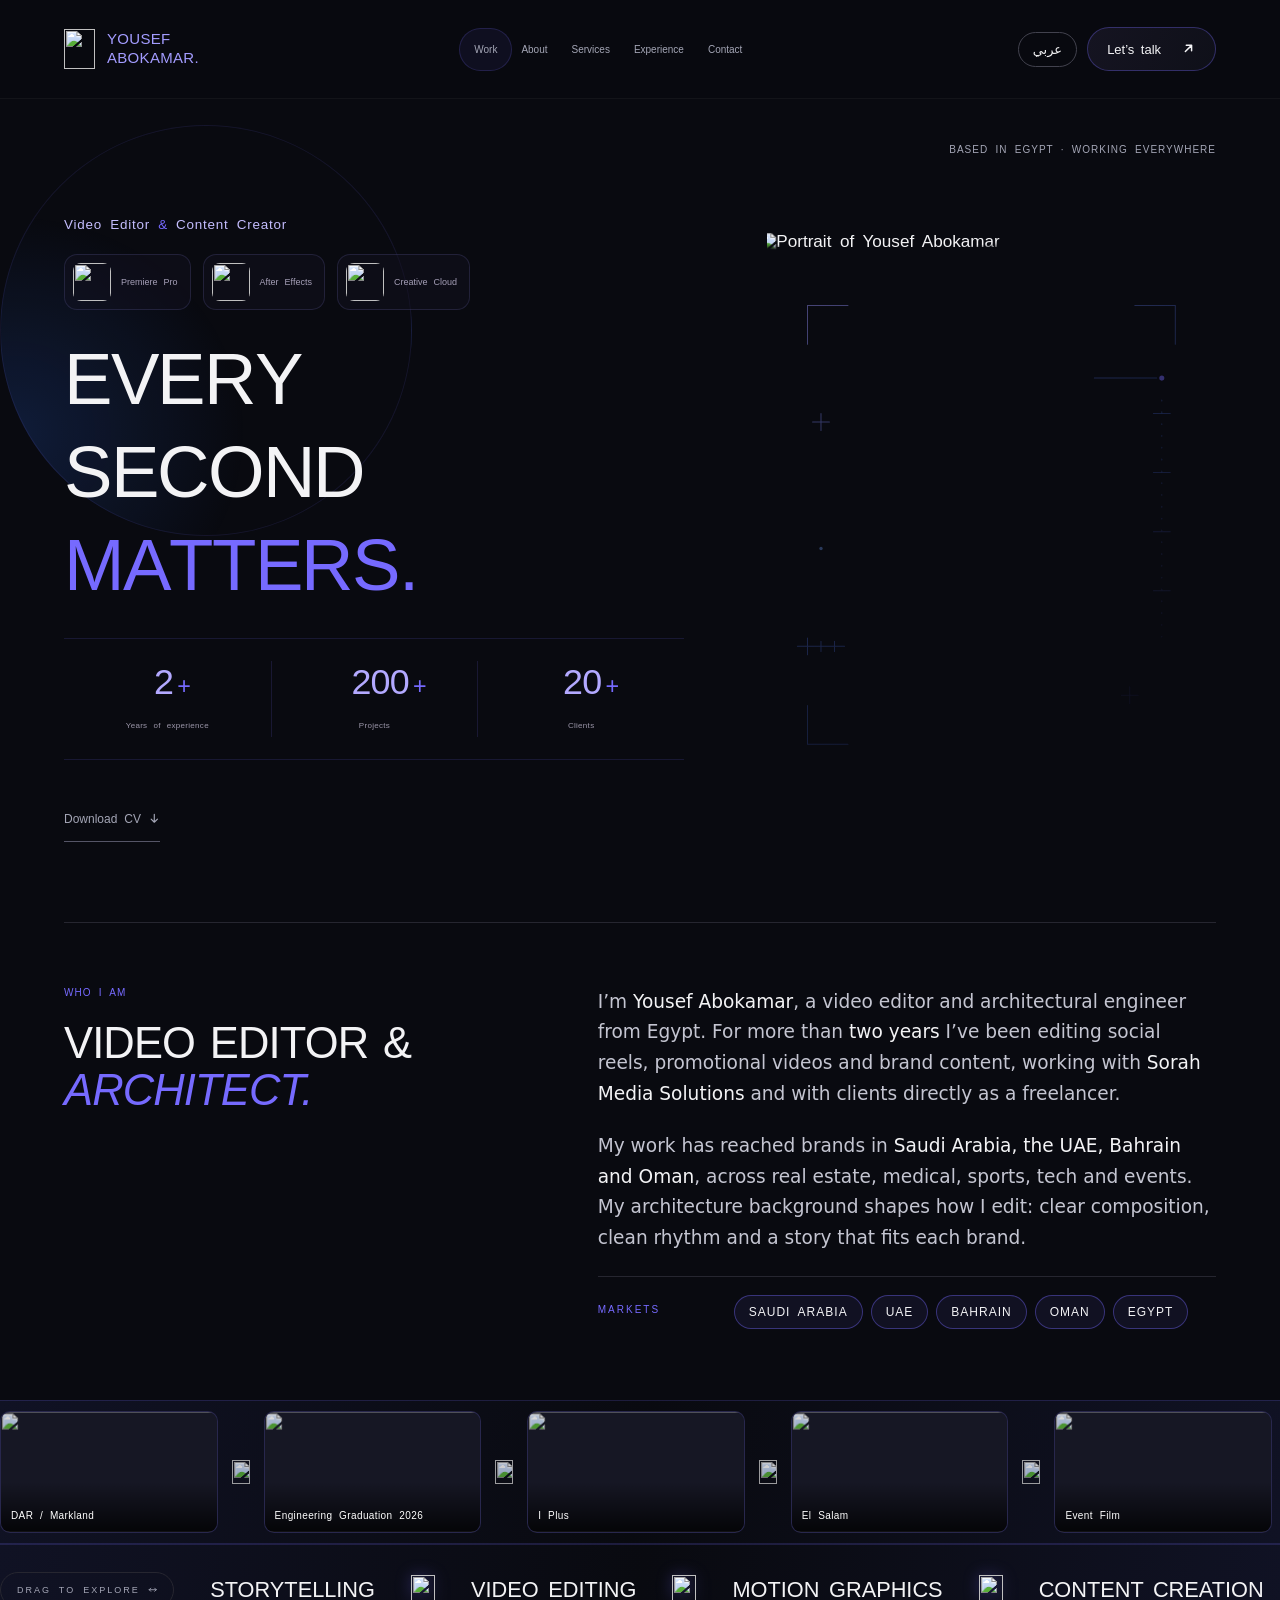
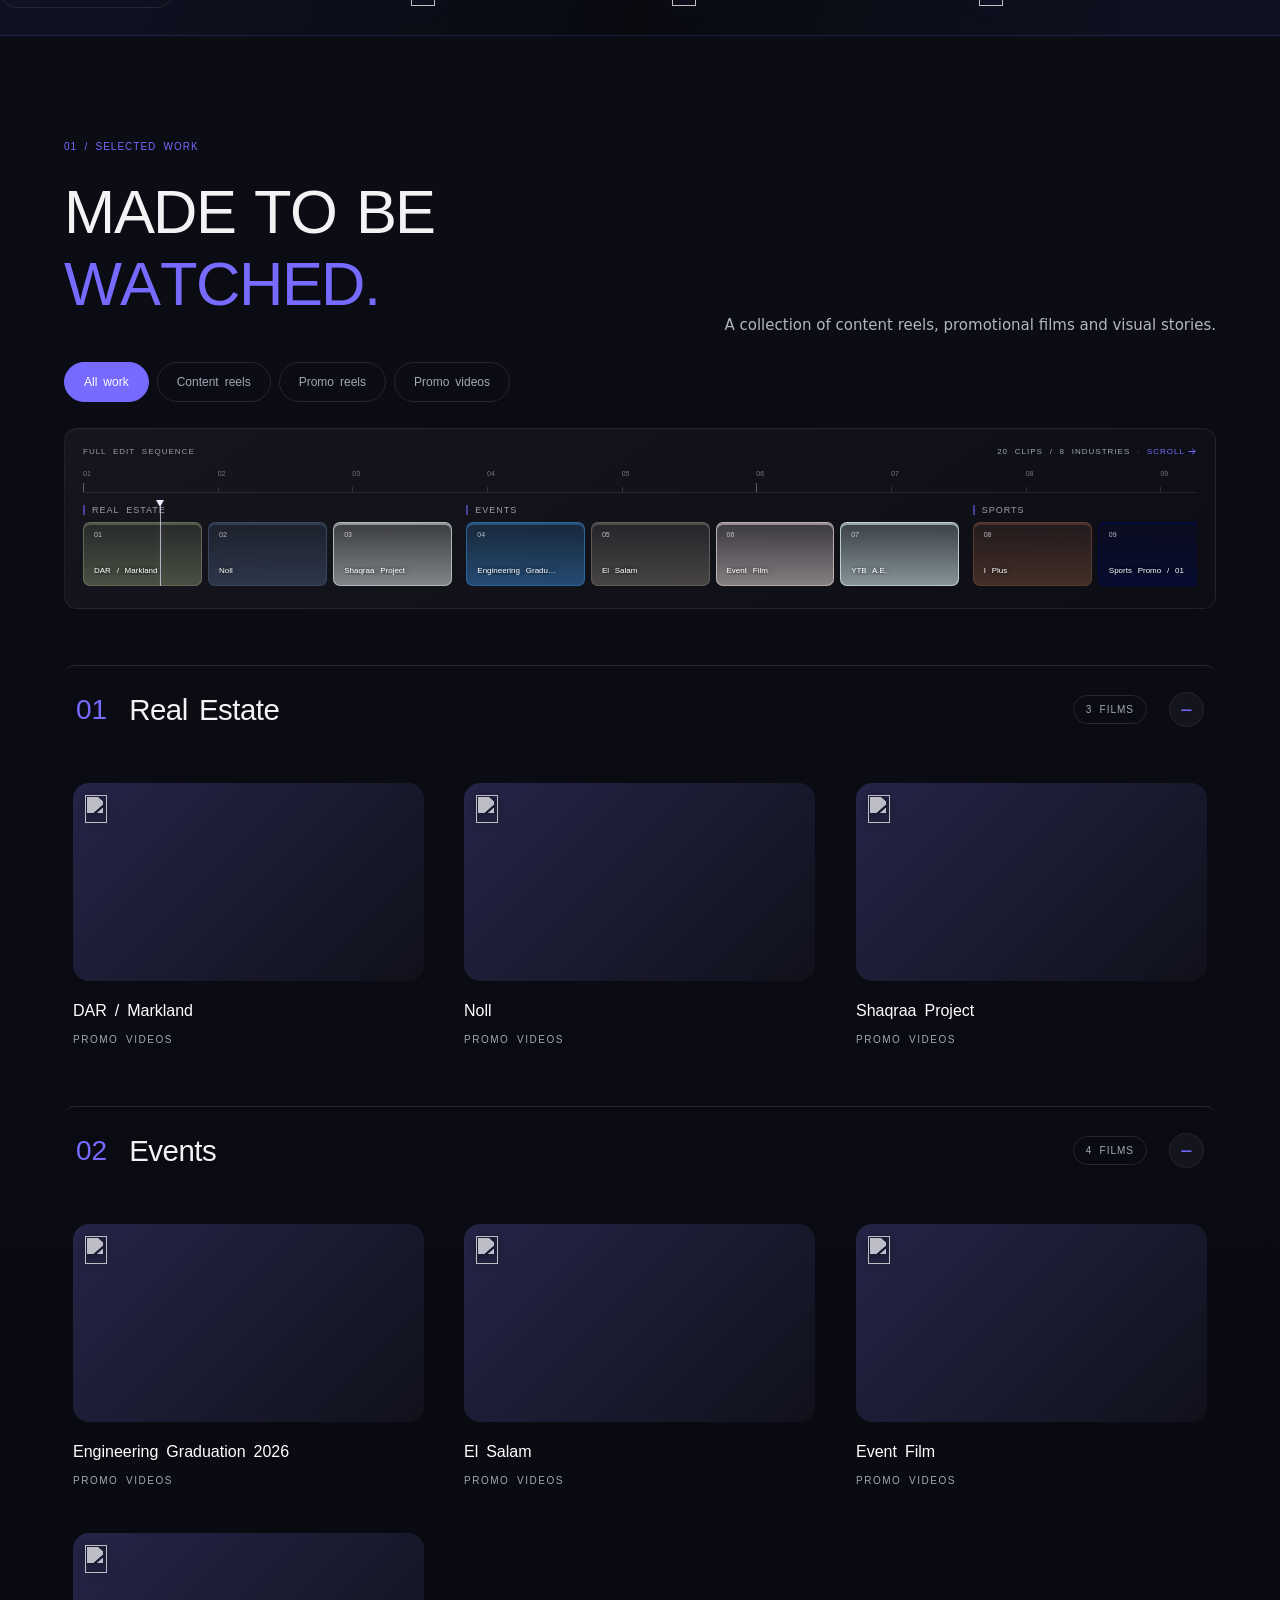
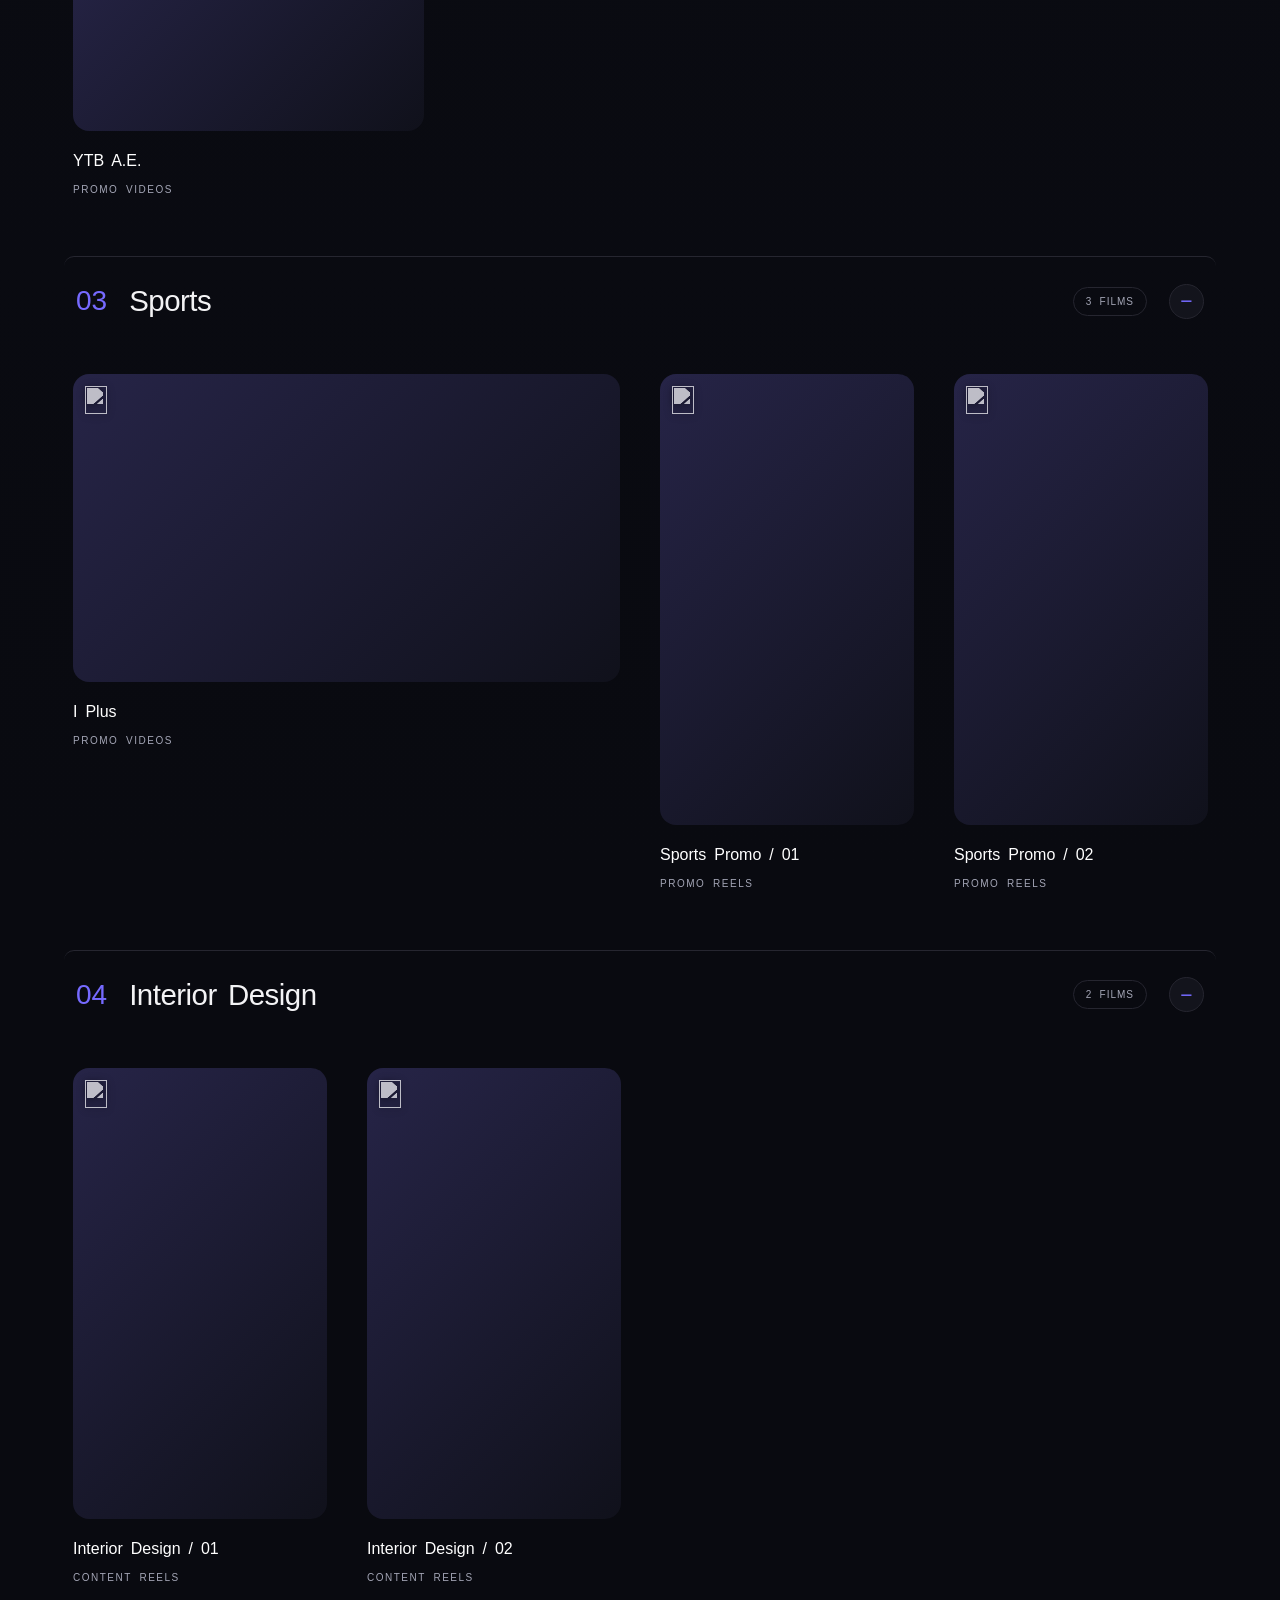
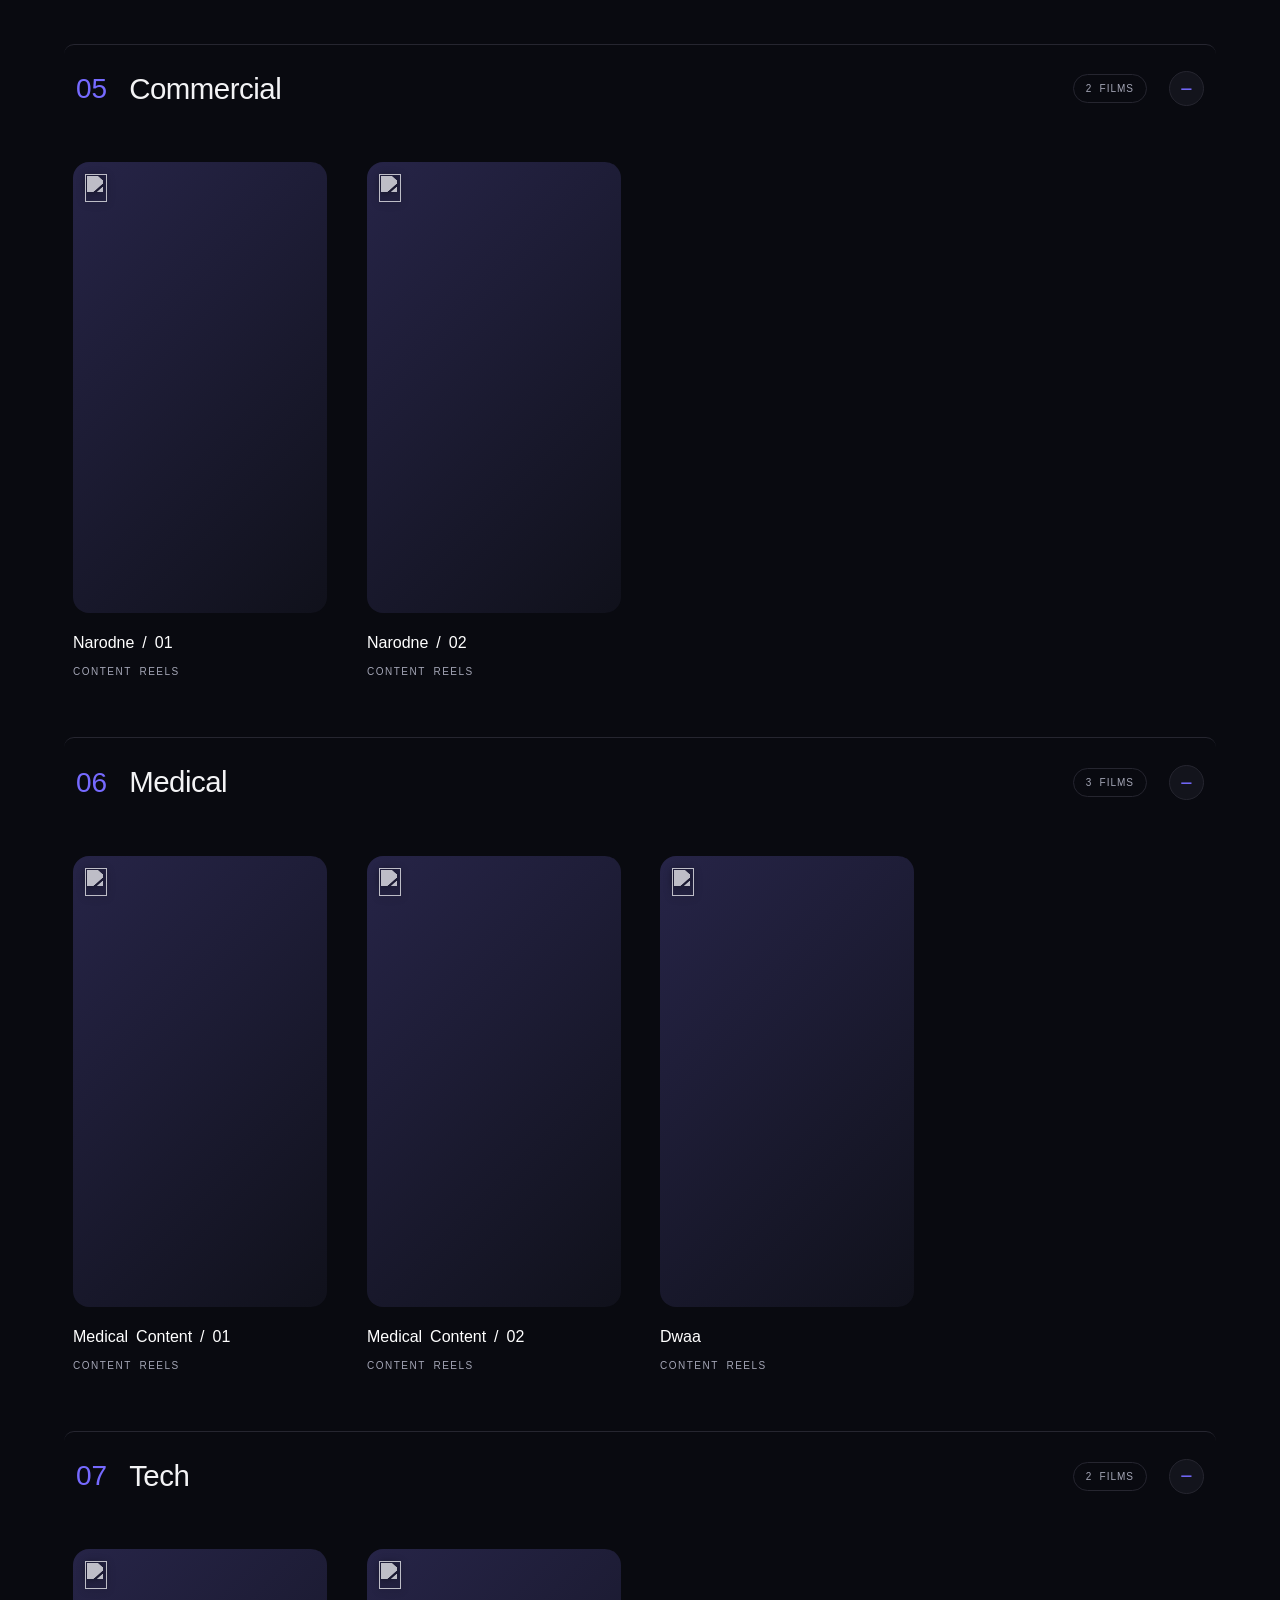
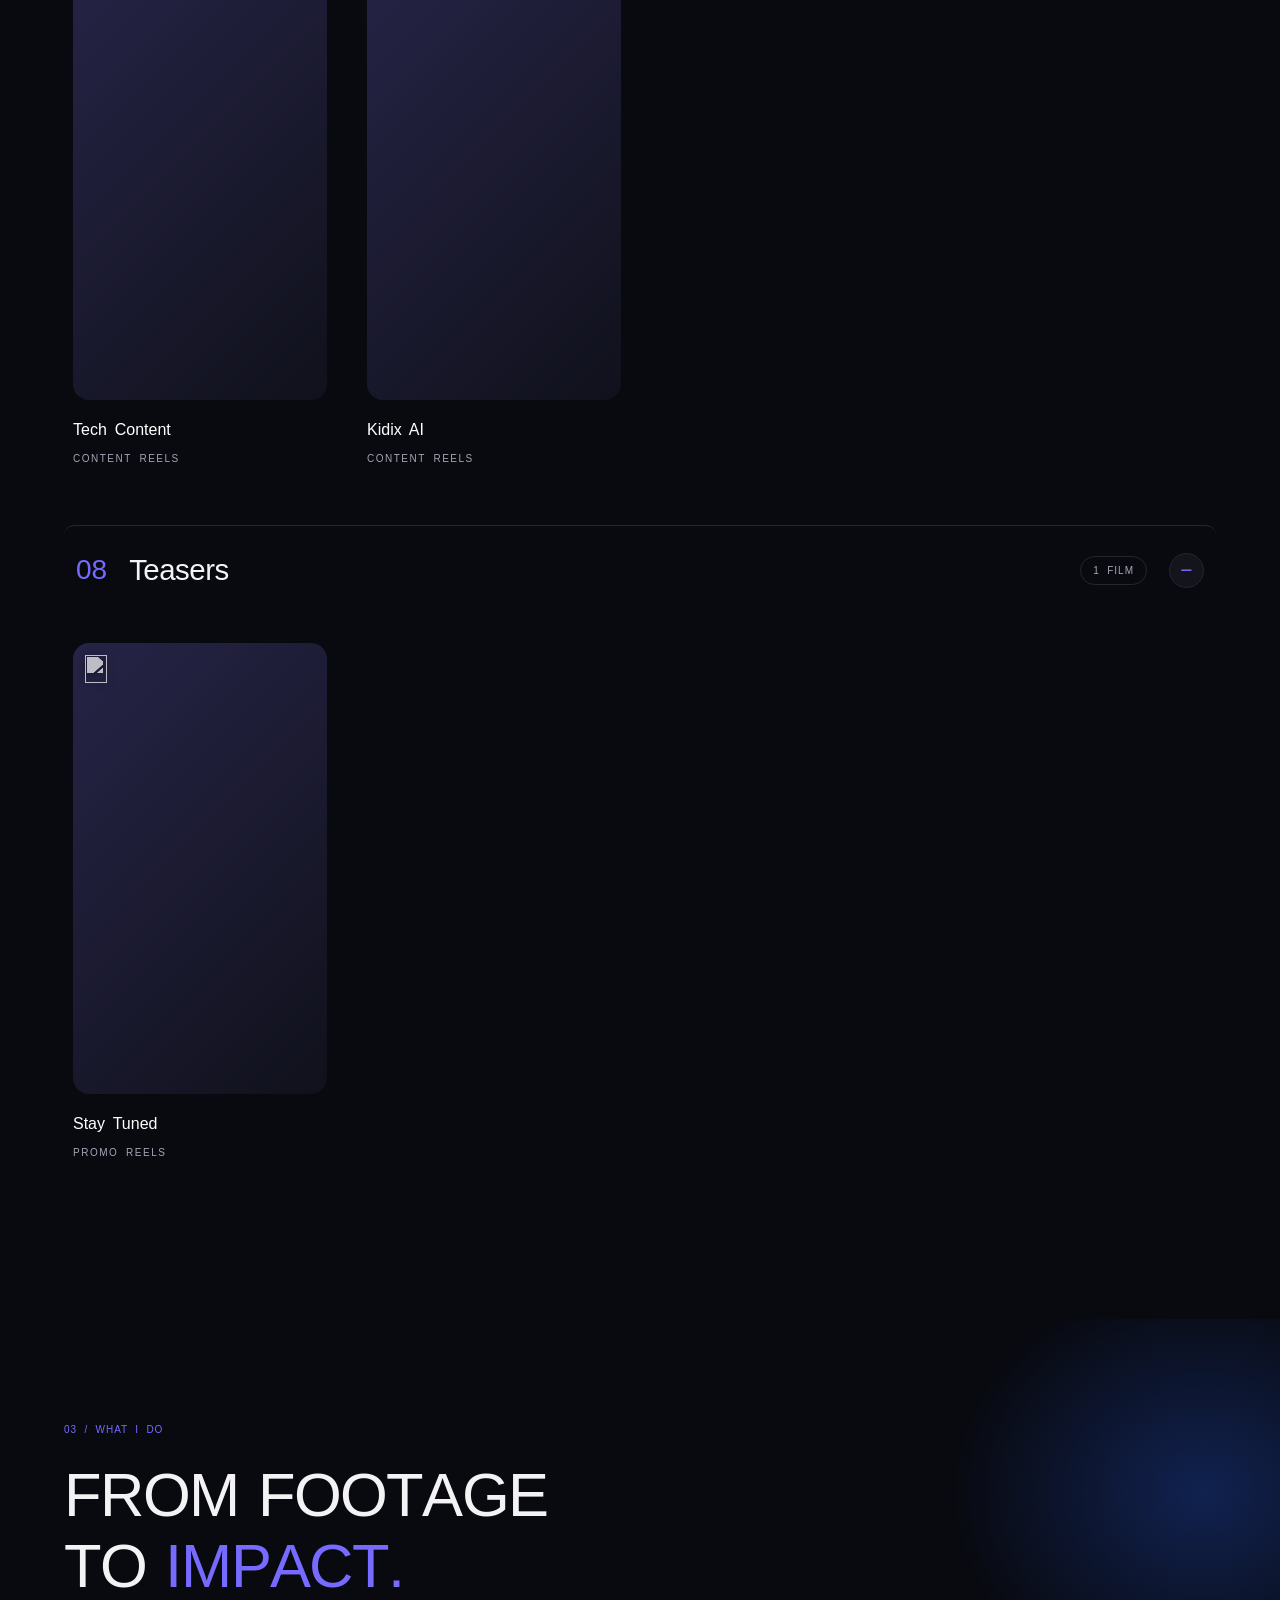
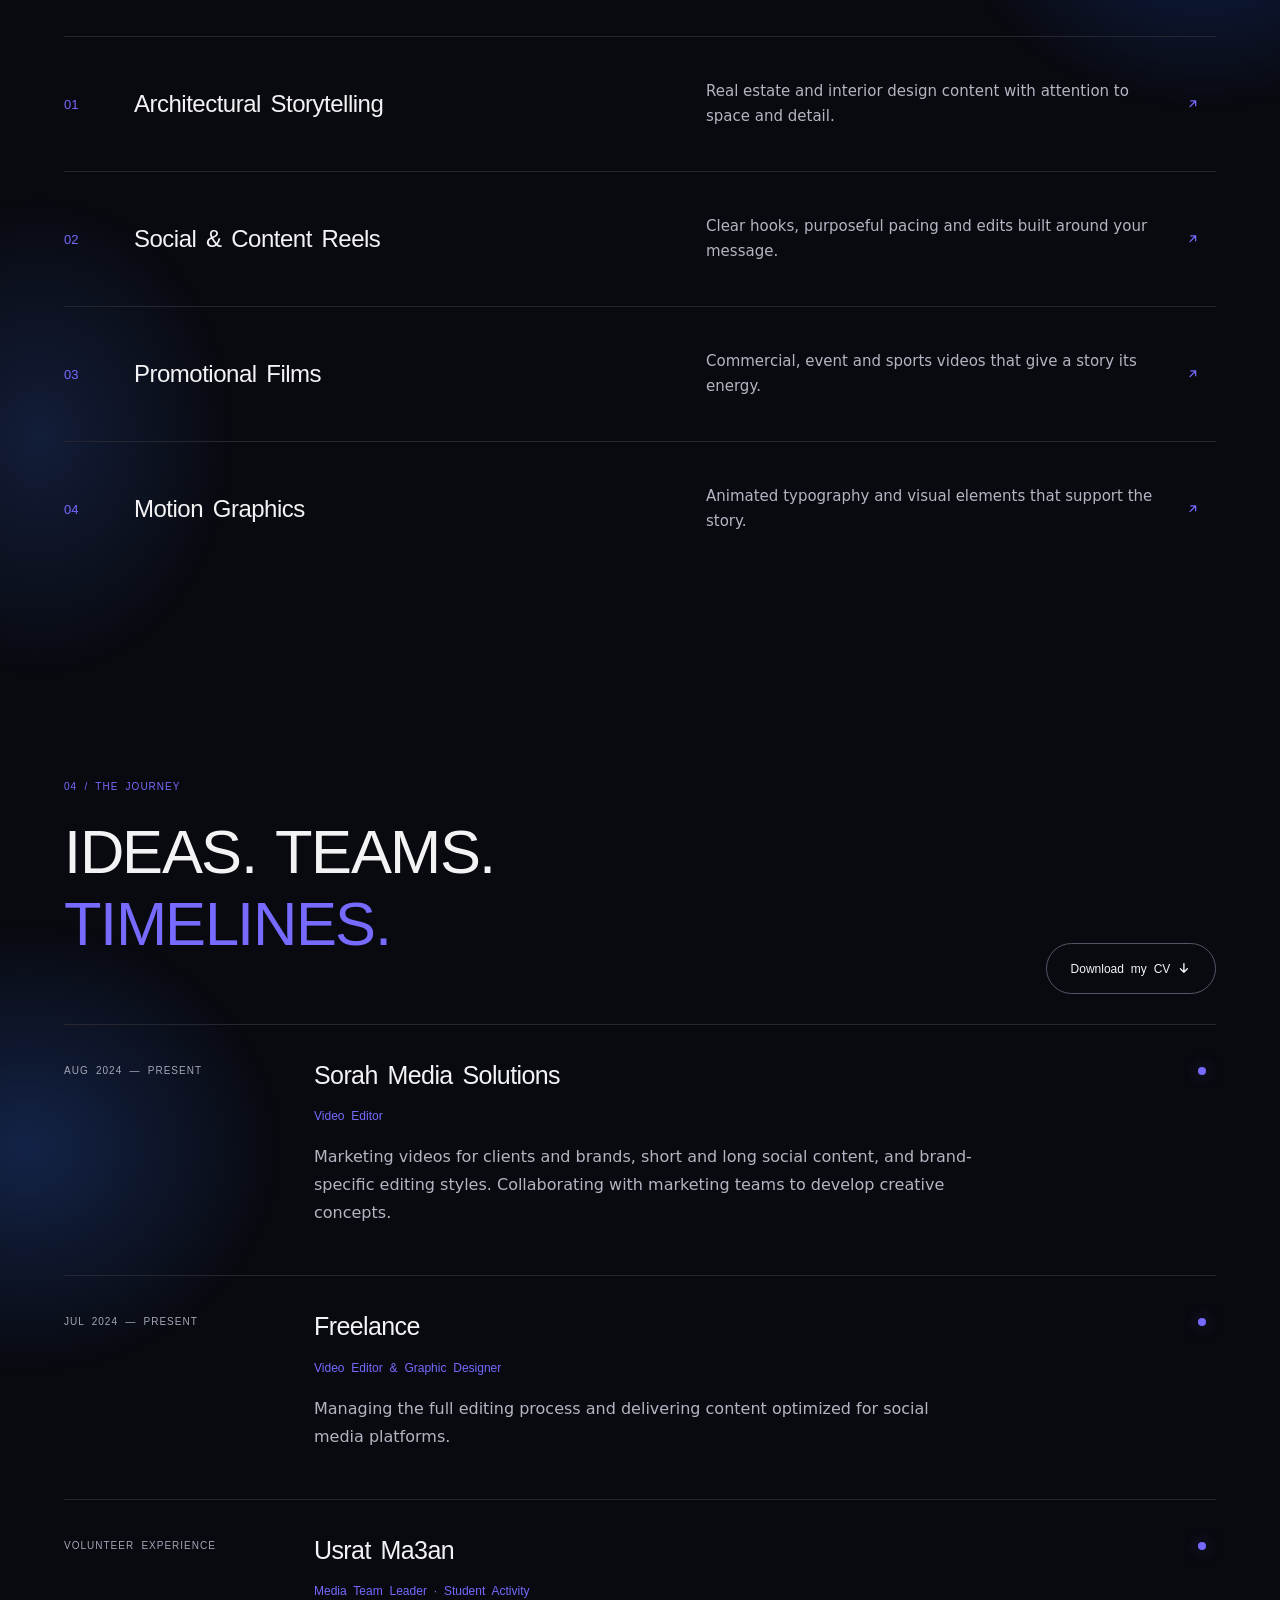
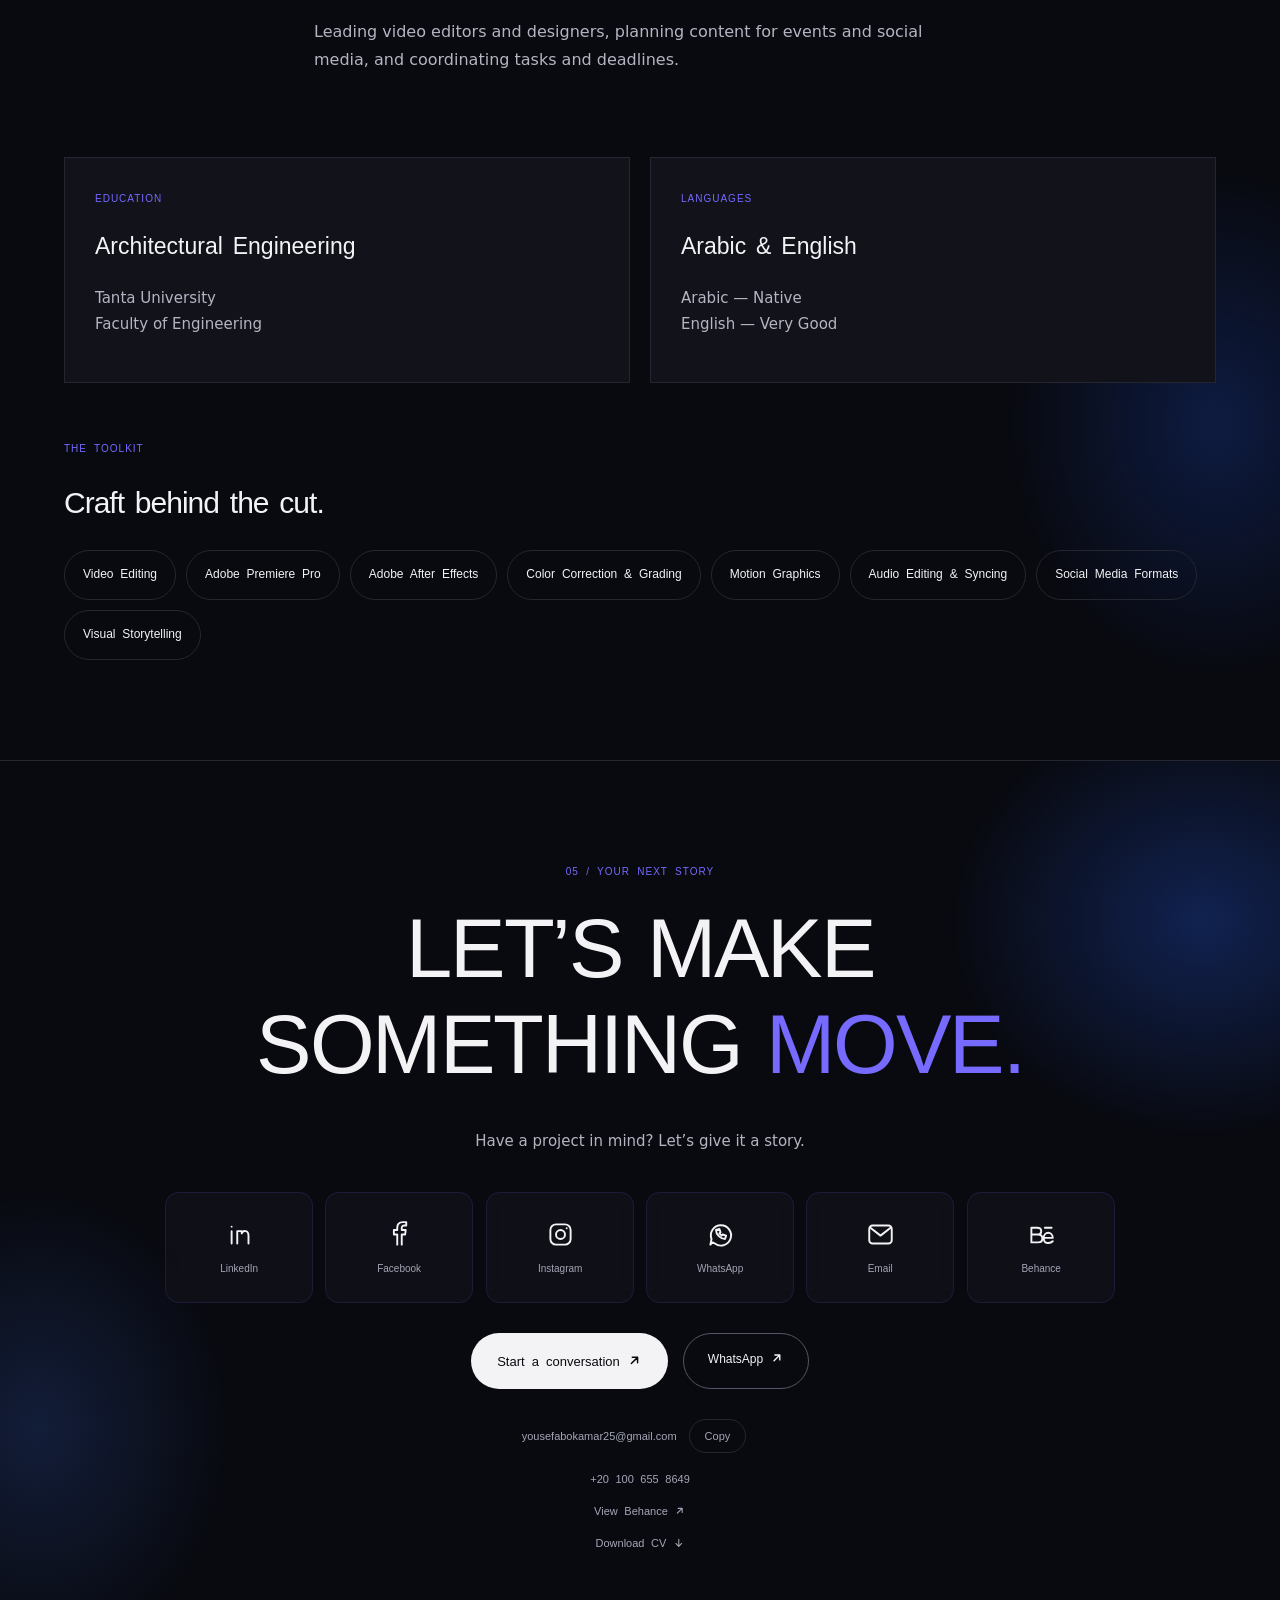
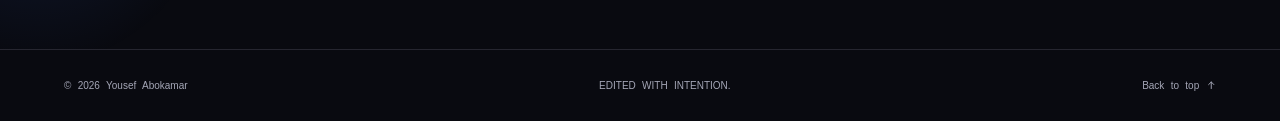
==== index.html @ b15f0bd2 "Content cleanup: architecture service first, drop soft skills and courses, one phone, Drive link onl" ====
<!doctype html>
<html lang="en"><head><meta charset="utf-8"><style id="intro-css">
html.intro-on,html.intro-on body{overflow:hidden!important}
html.intro-hold header .brand img{opacity:0!important;transition:none!important}
html.intro-on .title-line,html.intro-on .filmstrip .feature,html.intro-on .hero *{animation-play-state:paused!important}
#intro{position:fixed;inset:0;z-index:2147483000;background:#090a10;display:none;cursor:pointer;transition:background-color .9s cubic-bezier(.4,0,.2,1) .35s}
html.intro-on #intro,#intro.is-out{display:block}
#intro .intro-glow{position:absolute;left:50%;top:50%;width:70vmin;height:70vmin;transform:translate(-50%,-50%);border-radius:50%;background:radial-gradient(circle,rgba(46,70,255,.16),rgba(46,70,255,.05) 40%,transparent 70%);opacity:0;transition:opacity 1.2s ease;pointer-events:none}
#intro.is-playing .intro-glow{opacity:1}
#intro .intro-logo{position:absolute;inset:0;margin:auto;width:clamp(96px,9vw,150px);height:calc(clamp(96px,9vw,150px)*.9091);transform-origin:50% 50%;will-change:transform}
#intro .intro-logo video{display:block;width:100%;height:100%;object-fit:contain;opacity:0;filter:drop-shadow(0 0 18px rgba(60,90,255,.35));transition:opacity .6s ease}
#intro.is-playing .intro-logo video{opacity:1}
#intro .intro-name{position:absolute;left:0;right:0;top:calc(50% + clamp(96px,9vw,150px)*.62);display:flex;flex-direction:column;align-items:center;gap:10px;pointer-events:none;color:#f3f3f5;text-align:center}
#intro .intro-word{display:flex;font:400 clamp(11px,.9vw,14px)/1 Rostex,Inter,Arial,sans-serif;letter-spacing:.5em;text-transform:uppercase;padding-inline-start:.5em}
#intro .intro-word span{display:inline-block;opacity:0;transform:translateY(8px);filter:blur(4px);transition:opacity .6s ease,transform .8s cubic-bezier(.16,1,.3,1),filter .6s ease;transition-delay:calc(var(--i)*32ms)}
#intro .intro-role{font:500 clamp(8px,.6vw,10px)/1 Inter,Arial,sans-serif;letter-spacing:.45em;text-transform:uppercase;color:#9e96ff;opacity:0;transition:opacity .8s ease .5s;padding-inline-start:.45em}
#intro.show-name .intro-word span{opacity:1;transform:none;filter:none}
#intro.show-name .intro-role{opacity:.8}
html[lang=ar] #intro .intro-word{font-family:Lemonada,"IBM Plex Sans Arabic",sans-serif;font-weight:500;letter-spacing:0;text-transform:none;font-size:clamp(14px,1.15vw,18px);padding:0}
html[lang=ar] #intro .intro-word span{transition-delay:0s}
html[lang=ar] #intro .intro-role{font-family:"IBM Plex Sans Arabic",sans-serif;letter-spacing:.06em;font-size:clamp(10px,.75vw,12px);padding:0}
#intro .intro-bar{position:absolute;left:50%;bottom:clamp(28px,6vh,56px);width:min(120px,30vw);height:1px;transform:translateX(-50%);background:rgba(255,255,255,.1);overflow:hidden}
#intro .intro-bar i{position:absolute;inset:0;background:linear-gradient(90deg,#4c79ff,#9e96ff);transform:scaleX(0);transform-origin:left}
#intro.is-playing .intro-bar i{transform:scaleX(1);transition:transform 2.1s cubic-bezier(.65,0,.35,1)}
#intro.is-out{background-color:rgba(9,10,16,0);pointer-events:none}
#intro.is-out .intro-glow{opacity:0;transition:opacity .7s ease}
#intro.is-out .intro-name,#intro.is-out .intro-bar{opacity:0;transform:translateY(6px);transition:opacity .35s ease,transform .5s ease}
#intro.is-out .intro-bar{transform:translate(-50%,6px)}
#intro.is-flying .intro-logo{transition:transform 1.05s cubic-bezier(.7,0,.16,1)}
#intro.is-flying .intro-logo video{filter:none;transition:filter .6s ease}
#intro.is-landed .intro-logo video{opacity:0;transition:opacity .35s ease}
#intro.no-target .intro-logo{transform:scale(.85);opacity:0;transition:transform .9s cubic-bezier(.4,0,.2,1),opacity .7s ease}
#intro .intro-still{position:absolute;left:17.8%;top:0;width:72.1%;height:97.6%;opacity:0;display:none;pointer-events:none}
#intro.mp4-mode .intro-still{display:block}
#intro.mp4-mode .intro-logo{will-change:auto}
#intro.mp4-mode .intro-logo video{mix-blend-mode:screen;filter:none!important}
#intro.mp4-mode.is-out .intro-still{opacity:1;transition:opacity .2s ease}
#intro.mp4-mode.is-out .intro-logo video{opacity:0;transition:opacity .2s ease}
#intro.mp4-mode.is-landed .intro-still{opacity:0;transition:opacity .35s ease}
@media(prefers-reduced-motion:reduce){#intro{display:none!important}}
</style>
<script>(function(){try{if(matchMedia('(prefers-reduced-motion: reduce)').matches)return;}catch(e){}var d=document.documentElement;d.classList.add('intro-on','intro-hold');setTimeout(function(){d.classList.remove('intro-hold');if(d.classList.contains('intro-on')){d.classList.remove('intro-on');var e=document.getElementById('intro');if(e)e.remove();}},7000);})();</script><meta name="viewport" content="width=device-width,initial-scale=1"><meta name="description" content="Yousef Abokamar — Video editor and content creator. Explore commercial, architectural, event and social media video work."><meta name="theme-color" content="#090a10"><title>Yousef Abokamar — Video Editor & Content Creator</title><!-- SITE_URL: when you move to your own domain, replace the URL below everywhere in this block -->
<link rel="canonical" href="https://yousefc63.github.io/"><link rel="alternate" hreflang="en" href="https://yousefc63.github.io/"><link rel="alternate" hreflang="ar" href="https://yousefc63.github.io/ar.html">
<meta property="og:type" content="website"><meta property="og:site_name" content="Yousef Abokamar"><meta property="og:title" content="Yousef Abokamar — Video Editor &amp; Content Creator"><meta property="og:description" content="Yousef Abokamar — Video editor and content creator. Explore commercial, architectural, event and social media video work."><meta property="og:url" content="https://yousefc63.github.io/"><meta property="og:image" content="https://yousefc63.github.io/assets/og-image.jpg"><meta property="og:image:width" content="1200"><meta property="og:image:height" content="630"><meta property="og:image:alt" content="Yousef Abokamar — Every frame, a feeling.">
<meta name="twitter:card" content="summary_large_image"><meta name="twitter:title" content="Yousef Abokamar — Video Editor &amp; Content Creator"><meta name="twitter:description" content="Yousef Abokamar — Video editor and content creator. Explore commercial, architectural, event and social media video work."><meta name="twitter:image" content="https://yousefc63.github.io/assets/og-image.jpg">
<link rel="icon" href="favicon.ico" sizes="any"><link rel="icon" type="image/png" sizes="32x32" href="assets/favicon-32.png"><link rel="icon" type="image/png" sizes="64x64" href="assets/favicon.png"><link rel="apple-touch-icon" href="assets/apple-touch-icon.png">
<link rel="preload" href="assets/portrait-left-shadow.webp" as="image" type="image/webp" fetchpriority="high"><link rel="preload" href="assets/fonts/Rostex-Regular.woff" as="font" type="font/woff" crossorigin>
<script type="application/ld+json">{"@context": "https://schema.org", "@type": "Person", "name": "Yousef Abokamar", "jobTitle": "Video Editor & Content Creator", "url": "https://yousefc63.github.io/", "image": "https://yousefc63.github.io/assets/og-image.jpg", "email": "mailto:yousefabokamar25@gmail.com", "address": {"@type": "PostalAddress", "addressCountry": "EG"}, "alumniOf": "Tanta University, Faculty of Engineering", "knowsAbout": ["Video Editing", "Motion Graphics", "Color Grading", "Adobe Premiere Pro", "Adobe After Effects"], "sameAs": ["https://www.linkedin.com/in/yousef-abokamar-b58677314", "https://www.instagram.com/abokamar63", "https://www.behance.net/yousefabokamar", "https://www.facebook.com/share/1ExhpyMuTG/?mibextid=wwXIfr"]}</script>
<link rel="stylesheet" href="style.css?v=20261122a"></head>
<body><div id="intro" aria-hidden="true"><div class="intro-glow"></div><div class="intro-logo"><video muted playsinline preload="none" disablepictureinpicture></video><img class="intro-still" src="assets/logo.png" alt=""></div><div class="intro-bar"><i></i></div></div>
<script>(function(){var d=document.documentElement,el=document.getElementById('intro');if(!el)return;if(!d.classList.contains('intro-on')){d.classList.remove('intro-hold');el.remove();return;}
var v=el.querySelector('video'),box=el.querySelector('.intro-logo'),done=false,t=[];var ua=navigator.userAgent,apple=/iP(hone|ad|od)/.test(ua)||(navigator.platform==='MacIntel'&&navigator.maxTouchPoints>1)||(/Safari\//.test(ua)&&!/Chrome|Chromium|CriOS|Edg|OPR|Android|Firefox/.test(ua));if(apple||!v.canPlayType('video/webm; codecs="vp9"')){el.classList.add('mp4-mode');v.poster='assets/intro/logo-intro-poster.jpg';v.src='assets/intro/logo-intro.mp4';}else{v.src='assets/intro/logo-intro.webm';}
function fly(){var img=document.querySelector('header .brand img');var r=img&&img.getBoundingClientRect();if(!r||!r.width||r.top>innerHeight){el.classList.add('no-target');d.classList.remove('intro-hold');return;}
var b=box.getBoundingClientRect();var L={x:b.left+.178*b.width,y:b.top,w:.721*b.width,h:.976*b.height};
var ar=.78125,dw=r.width,dh=r.width/ar;if(dh>r.height){dh=r.height;dw=dh*ar;}
var sx=dw/L.w,sy=dh/L.h,lcx=L.x+L.w/2,lcy=L.y+L.h/2,tcx=r.left+r.width/2,tcy=r.top+r.height/2;
box.style.transformOrigin=(lcx-b.left)+'px '+(lcy-b.top)+'px';el.classList.add('is-flying');
requestAnimationFrame(function(){box.style.transform='translate('+(tcx-lcx)+'px,'+(tcy-lcy)+'px) scale('+sx+','+sy+')';});
setTimeout(function(){d.classList.remove('intro-hold');el.classList.add('is-landed')},1050);}
function go(fast){if(done)return;done=true;t.forEach(clearTimeout);
el.classList.add('is-out');setTimeout(function(){d.classList.remove('intro-on');},fast?0:180);
setTimeout(fly,fast?0:260);setTimeout(function(){d.classList.remove('intro-hold');el.remove()},fast?1500:1900);}
function start(){if(el.classList.contains('is-playing'))return;el.classList.add('is-playing');t.push(setTimeout(go,2300));}
v.addEventListener('playing',start,{once:true});v.addEventListener('error',function(){setTimeout(go,400)},true);
var p=v.play();if(p&&p.catch)p.catch(function(){start()});t.push(setTimeout(start,1400));t.push(setTimeout(go,6000));
el.addEventListener('click',function(){go(true)});addEventListener('keydown',function(e){if(e.key==='Escape'||e.key==='Enter'||e.key===' ')go(true)});})();</script>
<div class="cursor-halo" aria-hidden="true"></div><div class="scroll-progress" aria-hidden="true"></div><header><a class="brand" href="#home" aria-label="Yousef Abokamar home"><img src="assets/logo.png" alt=""><span>YOUSEF<br>ABOKAMAR<span class="dot">.</span></span></a><button class="menu-toggle" aria-label="Toggle navigation" aria-expanded="false" aria-controls="main-nav"><span>Menu</span><span class="menu-icon" aria-hidden="true"><i></i><i></i></span></button><nav id="main-nav" aria-label="Main navigation"><span class="nav-marker" aria-hidden="true"></span><a href="#work">Work</a><a href="#who">About</a><a href="#services">Services</a><a href="#experience">Experience</a><a href="#contact">Contact</a></nav><div class="contact-dropdown"><a class="lang-switch lang-switch-ar" href="ar.html" hreflang="ar" lang="ar" aria-label="النسخة العربية">عربي</a><button class="nav-cta modern-action" id="talk-toggle" type="button" aria-expanded="false" aria-controls="talk-links">Let’s talk <span aria-hidden="true">↗</span></button><div id="talk-links" class="talk-panel" aria-label="Contact Yousef" hidden></div></div></header>
<main><section id="home" class="hero"><div class="editing-backdrop" aria-hidden="true"></div><div class="hero-top"><span class="location">BASED IN EGYPT · WORKING EVERYWHERE</span></div><div class="hero-composition"><div class="hero-copy"><div class="hero-identity"><p class="hero-role">Video Editor <span>&</span> Content Creator</p><div class="hero-software" aria-label="Editing tools"><span class="software-badge"><img src="assets/premiere-pro-original.svg" alt="" width="40" height="40"><span>Premiere Pro</span></span><span class="software-badge"><img src="assets/after-effects-original.svg" alt="" width="40" height="40"><span>After Effects</span></span><span class="software-badge"><img src="assets/creative-cloud.svg" alt="" width="40" height="40"><span>Creative Cloud</span></span></div></div><h1 class="snap-title" aria-label="Every Second Matters."><span class="title-mask" aria-hidden="true"><span class="title-line">Every</span></span><span class="title-mask" aria-hidden="true"><span class="title-line">Second</span></span><span class="title-mask accent" aria-hidden="true"><span class="title-line">Matters.</span></span></h1><div class="hero-stats" aria-label="Career highlights"><div class="hero-stat" aria-label="More than 2 years of experience"><span class="stat-value" aria-hidden="true"><span data-count="2">2</span><span>+</span></span><span class="stat-label">Years of experience</span></div><div class="hero-stat" aria-label="More than 200 projects"><span class="stat-value" aria-hidden="true"><span data-count="200">200</span><span>+</span></span><span class="stat-label">Projects</span></div><div class="hero-stat" aria-label="More than 20 clients"><span class="stat-value" aria-hidden="true"><span data-count="20">20</span><span>+</span></span><span class="stat-label">Clients</span></div></div><div class="hero-bottom"><div class="hero-actions"><a class="cv-link" href="assets/Yousef-Abokamar-CV.pdf" download>Download CV ↓</a></div><span class="tiny">SCROLL TO DISCOVER ↓</span></div></div><figure class="hero-portrait"><svg class="portrait-design" viewBox="0 0 500 700" fill="none" aria-hidden="true" focusable="false"><defs><linearGradient id="portrait-line" x1="20" y1="70" x2="480" y2="630" gradientUnits="userSpaceOnUse"><stop stop-color="#9e96ff" stop-opacity=".55"/><stop offset=".55" stop-color="#4c79ff" stop-opacity=".25"/><stop offset="1" stop-color="#766aff" stop-opacity="0"/></linearGradient></defs><g stroke="url(#portrait-line)" stroke-width="1.2" stroke-linecap="round"><path d="M32 132V86h48M420 86h48v46M32 560v46h48"/><path d="M452 198v286" stroke-dasharray="1 13"/><path d="M442 214h20M442 284h20M442 354h20M442 424h20"/><path d="M38 224h20M48 214v20M404 548h20M414 538v20"/><path d="M20 490h56M32 480v20M48 484v12M64 484v12"/><path d="M372 172h74"/></g><circle cx="452" cy="172" r="3" fill="#766aff" fill-opacity=".5"/><circle cx="48" cy="374" r="2" fill="#72a2ff" fill-opacity=".4"/></svg><picture><source srcset="assets/portrait-left-shadow.webp" type="image/webp"><img src="assets/portrait-left-shadow.png" alt="Portrait of Yousef Abokamar" width="1024" height="1536" fetchpriority="high" decoding="async"></picture></figure></div><section id="who" class="hero-intro" aria-labelledby="intro-title"><div class="intro-body"><span class="eyebrow">WHO I AM</span><h2 id="intro-title" class="intro-title">Video editor &amp; <em>architect.</em></h2><p class="intro-text">I’m <strong>Yousef Abokamar</strong>, a video editor and architectural engineer from Egypt. For more than <strong>two years</strong> I’ve been editing social reels, promotional videos and brand content, working with <strong>Sorah Media Solutions</strong> and with clients directly as a freelancer.</p><p class="intro-text">My work has reached brands in <strong>Saudi Arabia, the UAE, Bahrain and Oman</strong>, across real estate, medical, sports, tech and events. My architecture background shapes how I edit: clear composition, clean rhythm and a story that fits each brand.</p><div class="intro-row"><span class="intro-label">MARKETS</span><ul class="intro-markets"><li>Saudi Arabia</li><li>UAE</li><li>Bahrain</li><li>Oman</li><li>Egypt</li></ul></div></div></section><div class="filmstrip landscape-filmstrip" role="region" aria-label="Landscape video showcase"><div class="filmstrip-track"></div></div></section>
<div class="ticker" tabindex="0" aria-label="Continuously moving skills strip. Drag to explore."><div class="ticker-track"><span class="strip-hint">DRAG TO EXPLORE ↔</span><span>STORYTELLING</span><i class="ticker-symbol" aria-hidden="true"><img src="assets/logo.png" alt="" width="24" height="31"></i><span>VIDEO EDITING</span><i class="ticker-symbol" aria-hidden="true"><img src="assets/logo.png" alt="" width="24" height="31"></i><span>MOTION GRAPHICS</span><i class="ticker-symbol" aria-hidden="true"><img src="assets/logo.png" alt="" width="24" height="31"></i><span>CONTENT CREATION</span><i class="ticker-symbol" aria-hidden="true"><img src="assets/logo.png" alt="" width="24" height="31"></i><span aria-hidden="true">STORYTELLING</span><i class="ticker-symbol" aria-hidden="true"><img src="assets/logo.png" alt="" width="24" height="31"></i><span aria-hidden="true">VIDEO EDITING</span><i class="ticker-symbol" aria-hidden="true"><img src="assets/logo.png" alt="" width="24" height="31"></i><span aria-hidden="true">MOTION GRAPHICS</span><i class="ticker-symbol" aria-hidden="true"><img src="assets/logo.png" alt="" width="24" height="31"></i><span aria-hidden="true">CONTENT CREATION</span><i class="ticker-symbol" aria-hidden="true"><img src="assets/logo.png" alt="" width="24" height="31"></i></div></div>
<section id="work" class="section"><div class="editing-backdrop" aria-hidden="true"></div><div class="section-head"><div><span class="eyebrow">01 / SELECTED WORK</span><h2>Made to be<br><em>watched.</em></h2></div><p>A collection of content reels, promotional films and visual stories.</p></div><div class="filters" aria-label="Filter by format"><button class="active" data-type="All" aria-pressed="true">All work</button><button data-type="Content Reels" aria-pressed="false">Content reels</button><button data-type="Promo Reels" aria-pressed="false">Promo reels</button><button data-type="Promo Videos" aria-pressed="false">Promo videos</button><label class="select-label">Industry <select id="category"><option value="All">All industries</option></select></label></div><div class="work-controls"><label class="search-label">Search work <input type="search" id="work-search" placeholder="Project or industry…"></label><div class="view-controls" aria-label="Project layout"><button id="grid-view" aria-pressed="true">Grid ▦</button><button id="cinema-view" aria-pressed="false">Cinema ▤</button></div></div><p id="results" class="tiny" aria-live="polite"></p><div id="category-jumps" class="category-jumps" aria-label="Jump to work category"></div><div id="projects" class="projects"></div><noscript><ul class="noscript-work"><li><a href="assets/videos/1LARTjoNPa0jROnTMwBOfv8Z0u_AVnirV.mp4">DAR / Markland</a> — Real Estate / Promo Videos</li><li><a href="assets/videos/1KIiBjM488M53fspq0vwLWPE-s2pa7otE.mp4">Engineering Graduation 2026</a> — Events / Promo Videos</li><li><a href="assets/videos/1UfgcLgQG2W5bP_xNQP_wAmauaPER1eRB.mp4">I Plus</a> — Sports / Promo Videos</li><li><a href="assets/videos/1nQfLRsGVL9XhNOq-fnRUfWLQmrEqlZcd.mp4">Interior Design / 01</a> — Interior Design / Content Reels</li><li><a href="assets/videos/1RePahRdkRGmkz-tcddZugPKxt6pxm3wd.mp4">Interior Design / 02</a> — Interior Design / Content Reels</li><li><a href="assets/videos/12omd3GJOGJJWhv8olYMtmvOtHIImv4ya.mp4">Narodne / 01</a> — Commercial / Content Reels</li><li><a href="assets/videos/1HqcCV-P8kXwOggqVXdS9lxTu46S0yflU.mp4">Narodne / 02</a> — Commercial / Content Reels</li><li><a href="assets/videos/18zJ1akewh5r2xSdIyM2W7405MKH1mldT.mp4">Medical Content / 01</a> — Medical / Content Reels</li><li><a href="assets/videos/1MEuWs8MWK9OQE3UYNYU1B0_pwFkssYOL.mp4">Medical Content / 02</a> — Medical / Content Reels</li><li><a href="assets/videos/1ndwIJoAUl-D1sjy6vWg8xyu-3K2oHehF.mp4">Dwaa</a> — Medical / Content Reels</li><li><a href="assets/videos/11zYBEThEEDVteeRH6sZKDgzYw1cB2mqS.mp4">Tech Content</a> — Tech / Content Reels</li><li><a href="assets/videos/1yk7F5qSYZdy7hlmoKAMAB0KCu9Gt6IXJ.mp4">Kidix AI</a> — Tech / Content Reels</li><li><a href="assets/videos/1oPuGB0vPawAL86W-TY24Jzd-2636JDHs.mp4">Sports Promo / 01</a> — Sports / Promo Reels</li><li><a href="assets/videos/1-C7PYZnIoM0lXCxbbrrW8rW8nS6rAEiw.mp4">Sports Promo / 02</a> — Sports / Promo Reels</li><li><a href="assets/videos/1JNkq8a8tr1m-Z8V2leMyC213tG8tl66b.mp4">Stay Tuned</a> — Teasers / Promo Reels</li><li><a href="assets/videos/15PQvPuV9mxQ52AgFZVeaMwSg-xlCzPTL.mp4">El Salam</a> — Events / Promo Videos</li><li><a href="assets/videos/1edh3CmXxmfi974iShhm6viDYmKG0mUS-.mp4">Event Film</a> — Events / Promo Videos</li><li><a href="assets/videos/1Nyc3ADA3s9v55lXnT1uoV91zrHB56dDq.mp4">YTB A.E.</a> — Events / Promo Videos</li><li><a href="assets/videos/1oGehzqQjlYaaojvVrpFkjyjUUVh8LKMB.mp4">Noll</a> — Real Estate / Promo Videos</li><li><a href="assets/videos/1ahF5SVMppzt0v9GGR7YdTpb0YgdVgSqM.mp4">Shaqraa Project</a> — Real Estate / Promo Videos</li></ul></noscript></section>

<section id="services" class="section"><div class="editing-backdrop" aria-hidden="true"></div><span class="eyebrow">03 / WHAT I DO</span><h2>From footage<br>to <em>impact.</em></h2><div class="service"><span>01</span><h3>Architectural Storytelling</h3><p>Real estate and interior design content with attention to space and detail.</p><span>↗</span></div><div class="service"><span>02</span><h3>Social & Content Reels</h3><p>Clear hooks, purposeful pacing and edits built around your message.</p><span>↗</span></div><div class="service"><span>03</span><h3>Promotional Films</h3><p>Commercial, event and sports videos that give a story its energy.</p><span>↗</span></div><div class="service"><span>04</span><h3>Motion Graphics</h3><p>Animated typography and visual elements that support the story.</p><span>↗</span></div></section>
<section id="experience" class="section experience"><div class="editing-backdrop" aria-hidden="true"></div><div class="section-head"><div><span class="eyebrow">04 / THE JOURNEY</span><h2>Ideas. Teams.<br><em>Timelines.</em></h2></div><a class="outline-button" href="assets/Yousef-Abokamar-CV.pdf" download>Download my CV ↓</a></div><div class="timeline"><article><span class="date">AUG 2024 — PRESENT</span><div><h3>Sorah Media Solutions</h3><span class="role">Video Editor</span><p>Marketing videos for clients and brands, short and long social content, and brand-specific editing styles. Collaborating with marketing teams to develop creative concepts.</p></div><span class="timeline-dot"></span></article><article><span class="date">JUL 2024 — PRESENT</span><div><h3>Freelance</h3><span class="role">Video Editor & Graphic Designer</span><p>Managing the full editing process and delivering content optimized for social media platforms.</p></div><span class="timeline-dot"></span></article><article><span class="date">VOLUNTEER EXPERIENCE</span><div><h3>Usrat Ma3an</h3><span class="role">Media Team Leader · Student Activity</span><p>Leading video editors and designers, planning content for events and social media, and coordinating tasks and deadlines.</p></div><span class="timeline-dot"></span></article></div><div class="background-grid"><article><span class="eyebrow">EDUCATION</span><h3>Architectural Engineering</h3><p>Tanta University<br>Faculty of Engineering</p></article><article><span class="eyebrow">LANGUAGES</span><h3>Arabic & English</h3><p>Arabic — Native<br>English — Very Good</p></article></div><div class="skills-block"><span class="eyebrow">THE TOOLKIT</span><h3>Craft behind the cut.</h3><div class="skill-tags"><span>Video Editing</span><span>Adobe Premiere Pro</span><span>Adobe After Effects</span><span>Color Correction & Grading</span><span>Motion Graphics</span><span>Audio Editing & Syncing</span><span>Social Media Formats</span><span>Visual Storytelling</span></div></div></section><section id="contact" class="section contact"><div class="editing-backdrop" aria-hidden="true"></div><span class="eyebrow">05 / YOUR NEXT STORY</span><h2>Let’s make<br>something <em>move.</em></h2><p>Have a project in mind? Let’s give it a story.</p><div class="social-platforms"><a class="social-platform" href="https://www.linkedin.com/in/yousef-abokamar-b58677314" target="_blank" rel="noopener" aria-label="LinkedIn — Yousef Abokamar"><svg viewBox="0 0 24 24" fill="none" stroke="currentColor" stroke-width="1.7" stroke-linecap="round" stroke-linejoin="round" aria-hidden="true"><path d="M5 9v11M5 5v.01M10 20V9h4v2c1-3 6-3 6 2v7M10 9v11"/></svg><span>LinkedIn</span><b aria-hidden="true">↗</b></a><a class="social-platform" href="https://www.facebook.com/share/1ExhpyMuTG/?mibextid=wwXIfr" target="_blank" rel="noopener" aria-label="Facebook — Yousef Abokamar"><svg viewBox="0 0 24 24" fill="none" stroke="currentColor" stroke-width="1.7" stroke-linecap="round" stroke-linejoin="round" aria-hidden="true"><path d="M14 21v-9h3l.5-4H14V6c0-1 1-2 2-2h2V1h-3c-4 0-5 2-5 5v2H7v4h3v9"/></svg><span>Facebook</span><b aria-hidden="true">↗</b></a><a class="social-platform" href="https://www.instagram.com/abokamar63" target="_blank" rel="noopener" aria-label="Instagram — Yousef Abokamar"><svg viewBox="0 0 24 24" fill="none" stroke="currentColor" stroke-width="1.7" stroke-linecap="round" stroke-linejoin="round" aria-hidden="true"><rect x="3" y="3" width="18" height="18" rx="5"/><circle cx="12" cy="12" r="4"/><path d="M17.5 6.5h.01"/></svg><span>Instagram</span><b aria-hidden="true">↗</b></a><a class="social-platform" href="https://wa.me/201006558649" target="_blank" rel="noopener" aria-label="WhatsApp — Yousef Abokamar"><svg viewBox="0 0 24 24" fill="none" stroke="currentColor" stroke-width="1.7" stroke-linecap="round" stroke-linejoin="round" aria-hidden="true"><path d="M5 19l-2 2 1-5a9 9 0 1 1 3 4z"/><path d="M8 8c0 4 4 8 8 8l1-3-3-1-1 1-2-2 1-1-1-3z"/></svg><span>WhatsApp</span><b aria-hidden="true">↗</b></a><a class="social-platform" href="mailto:yousefabokamar25@gmail.com" aria-label="Email — Yousef Abokamar"><svg viewBox="0 0 24 24" fill="none" stroke="currentColor" stroke-width="1.7" stroke-linecap="round" stroke-linejoin="round" aria-hidden="true"><rect x="2" y="4" width="20" height="16" rx="3"/><path d="m3 6 9 7 9-7"/></svg><span>Email</span><b aria-hidden="true">↗</b></a><a class="social-platform" href="https://www.behance.net/yousefabokamar" target="_blank" rel="noopener" aria-label="Behance — Yousef Abokamar"><svg viewBox="0 0 24 24" fill="none" stroke="currentColor" stroke-width="1.7" stroke-linecap="round" stroke-linejoin="round" aria-hidden="true"><path d="M3 6h5c5 0 5 6 0 6H3V6zm0 6h6c5 0 5 7 0 7H3v-7zm12-6h6m-6 9h7c0-6-8-6-8 0 0 6 6 5 8 3"/></svg><span>Behance</span><b aria-hidden="true">↗</b></a></div><div class="contact-actions"><a class="pill" href="mailto:yousefabokamar25@gmail.com">Start a conversation ↗</a><a class="outline-button" href="https://wa.me/201006558649" target="_blank" rel="noopener">WhatsApp ↗</a></div><div class="contact-details"><div class="email-row"><a href="mailto:yousefabokamar25@gmail.com">yousefabokamar25@gmail.com</a><button id="copy-email" aria-label="Copy email address">Copy</button><span id="copy-status" role="status"></span></div><span><a href="tel:+201006558649">+20 100 655 8649</a></span><a href="https://www.behance.net/yousefabokamar" target="_blank" rel="noopener">View Behance ↗</a><a href="assets/Yousef-Abokamar-CV.pdf" download>Download CV ↓</a></div></section></main><footer><span>© <span id="year"></span> Yousef Abokamar</span><span>EDITED WITH INTENTION.</span><a href="#home">Back to top ↑</a></footer>
<dialog id="player" aria-labelledby="film-title" aria-describedby="film-category"><div class="modal-head"><div><span id="film-category" class="tiny"></span><h3 id="film-title"></h3></div><button id="close" aria-label="Close video">✕</button></div><div id="frame"></div><div class="player-navigation"><button id="previous-film" aria-label="Previous video">← Previous</button><span class="tiny">EXPLORE MORE WORK</span><button id="next-film" aria-label="Next video">Next →</button></div><a id="drive-link" target="_blank" rel="noopener">Open in Google Drive ↗</a></dialog><script src="app.js?v=20261122a"></script></body></html>
---- style.css ----
:root{--bg:#090a10;--fg:#f3f3f5;--muted:#999aa7;--blue:#766aff;--line:#262630}*{box-sizing:border-box}html{scroll-behavior:smooth;scroll-padding-top:100px}body{margin:0;background:var(--bg);color:var(--fg);font-family:Arial,Helvetica,sans-serif}a{color:inherit;text-decoration:none}button,select{font:inherit}button,a,select{-webkit-tap-highlight-color:transparent}button{cursor:pointer}button:focus-visible,a:focus-visible,select:focus-visible{outline:3px solid var(--blue);outline-offset:5px}header{max-width:1600px;margin:auto;display:flex;align-items:center;justify-content:space-between;padding:27px 5%;border-bottom:1px solid var(--line)}.brand{display:flex;gap:12px;align-items:center;font-size:13px;font-weight:800;letter-spacing:1px}.brand img{width:31px;height:40px;object-fit:contain;background:white;border-radius:3px}.dot{color:var(--blue)}nav{display:flex;gap:38px;font-size:13px}nav a{color:var(--muted)}nav a:hover{color:white}.nav-cta{font-size:13px;border:1px solid #42424e;border-radius:30px;padding:13px 19px}.nav-cta span{margin-left:20px}.hero{padding:45px 5% 70px;max-width:1600px;margin:auto;background:radial-gradient(ellipse at 85% 20%,#19133766,transparent 50%)}.hero-top{display:flex;justify-content:space-between}.eyebrow,.tiny,.location{font-size:10px;letter-spacing:2px;font-weight:600}.eyebrow{color:var(--blue)}.location,.tiny{color:var(--muted)}h1{font-size:clamp(70px,10.8vw,172px);line-height:.96;letter-spacing:-.075em;font-weight:600;margin:61px 0 38px}h1>span{color:var(--blue)}.hero-bottom{display:flex;align-items:center;justify-content:space-between;padding-bottom:48px}.hero-bottom p{font-size:16px;color:var(--muted);line-height:1.7}.pill{padding:20px 26px;background:var(--fg);color:var(--bg);border-radius:40px;font-size:13px;font-weight:600}.pill span{margin-left:40px}.filmstrip{display:grid;grid-template-columns:repeat(3,1fr);gap:18px}.feature{position:relative;aspect-ratio:1.8;border:1px solid var(--line);padding:0;overflow:hidden;background:#161724;color:white;text-align:left}.feature img{width:100%;height:100%;object-fit:cover;opacity:.8;transition:transform .5s}.feature:hover img{transform:scale(1.04)}.feature>span{position:absolute;bottom:0;left:0;right:0;background:linear-gradient(transparent,#000c);padding:45px 20px 20px;font-size:10px;letter-spacing:2px}.feature b{float:right;font-size:18px}.ticker{display:flex;justify-content:space-around;gap:25px;overflow:hidden;border-block:1px solid var(--line);padding:27px 20px;font-size:clamp(12px,1.7vw,25px);white-space:nowrap;font-weight:600}.ticker i{font-style:normal;color:var(--blue)}.section{padding:100px 5%;max-width:1600px;margin:auto}.section-head{display:flex;justify-content:space-between;align-items:end}.section-head p{color:var(--muted);line-height:1.8;font-size:14px}h2{font-size:clamp(44px,6vw,88px);font-weight:500;line-height:1.04;letter-spacing:-.055em;margin:22px 0 35px}h2 em,.large em{font-family:Georgia,serif;font-weight:400;color:var(--blue)}.filters{display:flex;align-items:center;gap:8px;border-bottom:1px solid var(--line);padding:22px 0;flex-wrap:wrap}.filters button{background:transparent;color:var(--muted);border:1px solid var(--line);border-radius:24px;padding:12px 19px;font-size:12px}.filters button.active{background:var(--blue);color:white;border-color:var(--blue)}.select-label{margin-left:auto;color:var(--muted);font-size:11px}.filters select{margin-left:12px;padding:12px;background:#171720;border:1px solid var(--line);color:white;border-radius:3px;font-size:12px}#results{margin:24px 0}.projects{display:grid;grid-template-columns:repeat(3,minmax(0,1fr));gap:35px 20px}.project{padding:0;border:0;background:none;text-align:left;color:white}.poster{aspect-ratio:1.5;position:relative;overflow:hidden;background:linear-gradient(135deg,#262447,#10111b)}.poster img{width:100%;height:100%;object-fit:cover;transition:transform .5s}.project:hover img{transform:scale(1.05)}.play{position:absolute;bottom:15px;right:15px;border:1px solid #ffffff80;border-radius:50%;width:40px;height:40px;background:#08080a88;display:grid;place-items:center;font-size:12px}.project h3{font-size:16px;font-weight:500;margin:18px 0 9px}.project p{font-size:10px;letter-spacing:1.5px;color:var(--muted);text-transform:uppercase;margin:0;line-height:1.5}.about{border-block:1px solid var(--line);display:grid;grid-template-columns:1fr 1fr;gap:10%}.tag{font-size:10px;letter-spacing:1.5px;color:var(--muted)}.about-copy p{color:var(--muted);font-size:15px;line-height:1.9}.about-copy .large{font-size:29px;color:white;line-height:1.35;margin-top:25px}.tools{display:flex;gap:9px;flex-wrap:wrap;margin-top:30px}.tools span{font-size:10px;border:1px solid var(--line);padding:12px;border-radius:4px}.service{display:grid;grid-template-columns:50px 1.2fr 1fr 30px;align-items:center;gap:20px;border-top:1px solid var(--line);padding:25px 0}.service>span{font-size:13px;color:var(--blue)}.service h3{font-size:24px;font-weight:500;letter-spacing:-.5px}.service p{font-size:13px;color:var(--muted);line-height:1.8}.contact{text-align:center;background:radial-gradient(ellipse at bottom,#29205c88,transparent 70%);border-top:1px solid var(--line)}.contact h2{font-size:clamp(56px,8vw,120px)}.contact p{color:var(--muted);font-size:15px}.contact-note{display:inline-block;margin-top:25px;font-size:12px;color:var(--muted);border:1px solid var(--line);padding:15px 20px;border-radius:30px}footer{padding:30px 5%;display:flex;justify-content:space-between;border-top:1px solid var(--line);font-size:10px;color:var(--muted)}dialog{width:min(1050px,94vw);border:1px solid #3c3c4c;background:#11121a;color:white;padding:22px;max-height:95vh}dialog::backdrop{background:#000d;backdrop-filter:blur(8px)}.modal-head{display:flex;justify-content:space-between;align-items:center}.modal-head h3{font-size:20px;font-weight:500}.modal-head button{border:1px solid var(--line);background:none;color:white;width:42px;height:42px;border-radius:50%}#frame{aspect-ratio:16/9;background:black}iframe{height:100%;width:100%;border:0}#drive-link{display:inline-block;margin-top:18px;font-size:12px;color:var(--blue)}@media(max-width:800px){.location{display:none}header{padding-block:20px}nav{gap:18px}h1{margin-top:50px}.hero-bottom .tiny{display:none}.projects{grid-template-columns:repeat(2,minmax(0,1fr))}.section{padding-block:65px}.section-head{display:block}.about{gap:35px;grid-template-columns:1fr}.service{grid-template-columns:25px 1fr 20px;gap:10px}.service p{grid-column:2;grid-row:2;margin:0}.service h3{font-size:21px}.service>span:last-child{grid-column:3;grid-row:1}.select-label{margin-left:0}.ticker{justify-content:start}.filmstrip{gap:8px}.feature>span{padding:30px 9px 10px;font-size:8px;letter-spacing:1px}.feature b{display:none}}@media(max-width:500px){nav{display:none}.nav-cta{padding:11px 15px}.hero-bottom{align-items:start;gap:15px}.hero-bottom p{font-size:12px}.pill{padding:16px;font-size:11px;white-space:nowrap}.pill span{margin-left:12px}.filmstrip{grid-template-columns:1fr 1fr}.feature:last-child{display:none}.projects{gap:28px 12px}.project h3{font-size:13px}.project p{font-size:8px;letter-spacing:.6px}.filters button{padding:10px 13px;font-size:10px}.select-label{width:100%;margin-top:8px}.poster{aspect-ratio:.85}.play{width:30px;height:30px;right:8px;bottom:8px}.section-head p br{display:none}footer>span:nth-child(2){display:none}}@media(prefers-reduced-motion:reduce){html{scroll-behavior:auto}*{transition:none!important}}
.scroll-progress{position:fixed;inset:0 auto auto 0;width:0;height:3px;background:var(--blue);z-index:30;box-shadow:0 0 15px var(--blue)}.hero{position:relative;isolation:isolate;overflow:hidden}.hero::before{content:'';position:absolute;width:45vw;height:45vw;right:-12vw;top:-4vw;border:1px solid #766aff24;border-radius:50%;z-index:-1;box-shadow:0 0 100px #3822ae19,inset 0 0 100px #3822ae19;animation:orb 9s ease-in-out infinite alternate}.hero::after{content:'';position:absolute;width:32vw;height:32vw;border:1px solid #766aff1c;border-radius:50%;right:-6vw;top:2vw;z-index:-1}.hero-actions{display:flex;gap:22px;align-items:center}.cv-link{font-size:12px;color:var(--muted);padding:15px 0;border-bottom:1px solid #555567}.pill,.outline-button,.nav-cta{display:inline-block;transition:transform .25s,box-shadow .25s,background .25s}.pill:hover,.outline-button:hover,.nav-cta:hover{transform:translateY(-3px);box-shadow:0 6px 28px #766aff24}.cv-link:hover{color:white}.ticker{display:block;padding:27px 0}.ticker-track{display:flex;gap:36px;align-items:center;width:max-content;animation:marquee 35s linear infinite}.ticker-track>span{white-space:nowrap}.ticker:hover .ticker-track{animation-play-state:paused}.outline-button{border:1px solid #555565;border-radius:30px;padding:17px 24px;font-size:12px}.timeline{margin-top:30px}.timeline article{display:grid;grid-template-columns:220px 1fr 18px;gap:30px;padding:32px 0;border-top:1px solid var(--line);transition:padding .3s,background .3s}.timeline article:hover{background:#766aff08;padding-left:14px}.date{color:var(--muted);font-size:10px;letter-spacing:1.3px;padding-top:6px}.timeline h3{font-size:25px;font-weight:500;letter-spacing:-.6px;margin:0 0 12px}.role{font-size:12px;color:var(--blue)}.timeline p{font-size:14px;line-height:1.8;color:var(--muted);max-width:660px}.timeline-dot{height:8px;width:8px;background:var(--blue);border-radius:50%;margin-top:10px;box-shadow:0 0 15px #766aff55}.background-grid{display:grid;grid-template-columns:1fr 1fr;gap:20px;margin-top:35px}.background-grid article{padding:30px;border:1px solid var(--line);background:#11121a}.background-grid h3{font-size:23px;font-weight:500}.background-grid p{font-size:14px;line-height:1.8;color:var(--muted)}.skills-block{margin-top:55px}.skills-block h3{font-size:30px;font-weight:500;letter-spacing:-1px}.skill-tags{display:flex;gap:10px;flex-wrap:wrap}.skill-tags span{font-size:12px;padding:14px 18px;border:1px solid var(--line);border-radius:30px;transition:border-color .2s,background .2s}.skill-tags span:hover{border-color:var(--blue);background:#766aff14}.learning{margin-top:35px;border-block:1px solid var(--line);padding:23px 0}.learning summary{cursor:pointer;font-size:16px}.learning summary span{float:right;color:var(--blue)}.learning p{color:var(--muted);font-size:14px}.learning>div{padding:15px 20px}.contact-actions{display:flex;justify-content:center;gap:15px;flex-wrap:wrap;margin-top:30px}.contact-details{display:flex;flex-direction:column;gap:20px;align-items:center;margin-top:30px;font-size:13px;color:var(--muted)}.contact-details a:hover{color:var(--blue)}.service{transition:padding .3s,background .3s}.service:hover{padding-inline:12px;background:#766aff08}.reveal-ready{opacity:0;transform:translateY(28px);transition:opacity .7s,transform .7s}.reveal-ready.visible{opacity:1;transform:translateY(0)}.feature:hover{border-color:var(--blue)}.project:hover .play{background:var(--blue);border-color:var(--blue)}nav a.current{color:var(--blue)}.hero h1{animation:intro .9s both}.hero-top{animation:intro .7s both}.hero-bottom{animation:intro 1.1s both}.poster img{object-fit:contain;background:#101018}@keyframes intro{from{opacity:0;transform:translateY(25px)}to{opacity:1;transform:translateY(0)}}@keyframes orb{to{transform:translate(-30px,40px) scale(1.1)}}@keyframes marquee{to{transform:translateX(-50%)}}@media(max-width:800px){.hero-actions{flex-direction:column;gap:8px;align-items:start}.timeline article{grid-template-columns:1fr 15px;gap:12px}.timeline .date{grid-column:1}.timeline article>div{grid-column:1}.timeline-dot{grid-column:2;grid-row:1}.background-grid{grid-template-columns:1fr}.section-head>.outline-button{margin-bottom:20px}}@media(prefers-reduced-motion:reduce){*,*::before,*::after{animation:none!important;transition:none!important}.reveal-ready{opacity:1;transform:none}}
@font-face{font-family:Rostex;src:url('assets/fonts/Rostex-Regular.woff') format('woff'),url('assets/fonts/Rostex-Regular.ttf') format('truetype');font-weight:400;font-style:normal;font-display:swap}@font-face{font-family:Rostex;src:url('assets/fonts/Rostex-Oblique.woff') format('woff'),url('assets/fonts/Rostex-Oblique.ttf') format('truetype');font-weight:400;font-style:italic;font-display:swap}@font-face{font-family:RostexOutline;src:url('assets/fonts/Rostex-Outline.woff') format('woff'),url('assets/fonts/Rostex-Outline.ttf') format('truetype');font-weight:400;font-style:normal;font-display:swap}@font-face{font-family:RostexOutline;src:url('assets/fonts/Rostex-ObliqueOutline.woff') format('woff'),url('assets/fonts/Rostex-ObliqueOutline.ttf') format('truetype');font-weight:400;font-style:italic;font-display:swap}
.brand img{background:transparent;border-radius:0}.brand>span{font-family:Rostex,Arial,sans-serif;font-weight:400;color:#1000dc;letter-spacing:.3px;font-size:15px;line-height:1.2}.brand .dot{color:inherit}h1,h2{font-family:Rostex,Arial,sans-serif;font-weight:400;letter-spacing:-.025em;text-transform:uppercase}h1{font-size:clamp(51px,8.8vw,140px);line-height:1.12}h2{font-size:clamp(35px,4.8vw,75px);line-height:1.16}h2 em{font-family:Rostex,Arial,sans-serif;font-style:italic;font-weight:400}.ticker-track{font-family:RostexOutline,Arial,sans-serif;font-weight:400}.contact h2{font-size:clamp(38px,6.5vw,100px)}.menu-toggle{display:none}.work-controls{display:flex;align-items:center;justify-content:space-between;gap:20px;margin-top:24px}.search-label{display:flex;gap:15px;align-items:center;color:var(--muted);font-size:12px}.search-label input{background:#14151e;border:1px solid var(--line);color:white;padding:13px 16px;border-radius:25px;width:260px;font:inherit}.search-label input:focus{outline:1px solid var(--blue)}.view-controls{display:flex;gap:6px}.view-controls button,.player-navigation button,#copy-email{background:none;color:var(--muted);border:1px solid var(--line);padding:10px 15px;border-radius:20px;font-size:11px;transition:background .2s,color .2s}.view-controls button[aria-pressed=true]{background:var(--blue);color:white}.projects.cinema{grid-template-columns:repeat(2,minmax(0,1fr))}.projects.cinema .poster{aspect-ratio:16/9}.player-navigation{display:flex;justify-content:space-between;align-items:center;gap:15px;margin-top:18px}.player-navigation button:hover,#copy-email:hover{color:white;border-color:var(--blue)}.email-row{display:flex;gap:12px;align-items:center;flex-wrap:wrap;justify-content:center}#copy-status{font-size:11px;color:var(--blue)}.filters button{transition:background .2s,transform .2s}.filters button:hover{transform:translateY(-2px)}@media(max-width:800px){header{position:relative;flex-wrap:wrap}.menu-toggle{display:block;background:none;border:1px solid var(--line);color:white;border-radius:24px;padding:10px 15px;font-size:12px}nav{display:none}nav.menu-open{display:flex;order:4;width:100%;padding:22px 0 5px;gap:20px;flex-wrap:wrap}.work-controls{align-items:start;flex-direction:column}.search-label{width:100%}.search-label input{width:100%;min-width:0}.player-navigation .tiny{display:none}.hero h1{overflow-wrap:normal}}@media(max-width:500px){.projects.cinema{grid-template-columns:1fr}.brand>span{font-size:12px}.brand img{width:24px;height:33px}.brand{gap:8px}.nav-cta{font-size:11px}.nav-cta span{margin-left:8px}.hero-actions{gap:12px}h1{font-size:clamp(42px,10vw,55px)}.hero-bottom{flex-wrap:wrap}.hero h1{margin-block:45px 30px}.contact h2{font-size:clamp(31px,8vw,42px)}}
.intro-name{margin-top:45px}.name-writing{font-family:Rostex,Arial,sans-serif;font-size:clamp(20px,3vw,44px);color:var(--blue);min-height:1.5em;margin-top:12px;display:flex;align-items:center;gap:8px}.typing-caret{width:3px;height:1em;background:var(--blue);animation:caret-blink .65s steps(1) infinite}.typing-complete .typing-caret{animation:none;opacity:0;transition:opacity .5s}.hero h1{margin-top:30px}.hero{--hero-x:0px;--hero-y:0px}.hero::after{translate:var(--hero-x) var(--hero-y);transition:translate .25s ease-out}.category-jumps{display:flex;gap:10px;flex-wrap:wrap;margin:24px 0 35px}.category-jumps a{border:1px solid var(--line);border-radius:30px;padding:12px 16px;font-size:11px;color:var(--muted);transition:background .2s,color .2s,transform .2s}.category-jumps a:hover{color:white;background:#766aff20;transform:translateY(-3px);border-color:var(--blue)}#projects.projects,#projects.projects.cinema{display:block}.category-group{margin-bottom:50px;scroll-margin-top:30px}.category-heading{display:flex;gap:22px;align-items:center;padding:22px 0;border-top:1px solid var(--line);margin-bottom:20px}.category-number{font-family:RostexOutline,Arial,sans-serif;font-size:28px;color:var(--blue)}.category-heading h3{font-family:Rostex,Arial,sans-serif;font-size:clamp(20px,2.3vw,33px);font-weight:400;margin:0;letter-spacing:-.5px}.category-count{margin-left:auto;font-size:10px;letter-spacing:1px;color:var(--muted)}.category-toggle{border:1px solid var(--line);color:var(--blue);background:#13141c;width:35px;height:35px;border-radius:50%;font-size:21px}.category-cards{display:grid;grid-template-columns:repeat(3,minmax(0,1fr));gap:28px 22px}.category-cards[hidden]{display:none}.cinema .category-cards{grid-template-columns:repeat(2,minmax(0,1fr))}.project{--rx:0deg;--ry:0deg;--mx:50%;--my:50%;border:1px solid transparent;padding:8px;border-radius:10px;transform:perspective(1000px) rotateX(var(--rx)) rotateY(var(--ry));transition:transform .2s,background .3s,border .3s,box-shadow .3s;animation:card-enter .55s both;animation-delay:calc(var(--card-index)*70ms)}.project:hover{background:#181723;border-color:#766aff66;box-shadow:0 14px 40px #0006}.project h4{font-size:16px;font-weight:500;margin:18px 0 9px}.poster{border-radius:5px}.card-shine{position:absolute;inset:0;background:radial-gradient(circle at var(--mx) var(--my),#a99fff25,transparent 55%);opacity:0;transition:opacity .3s;pointer-events:none}.project:hover .card-shine{opacity:1}.watch-label{position:absolute;top:16px;left:16px;background:#080911aa;color:white;padding:10px;border-radius:4px;font-size:9px;letter-spacing:1px;opacity:0;transform:translateY(-6px);transition:opacity .3s,transform .3s}.project:hover .watch-label,.project:focus-visible .watch-label{opacity:1;transform:translateY(0)}.project .play{transition:scale .3s,background .3s}.project:hover .play{scale:1.15}.cursor-halo{position:fixed;left:-17px;top:-17px;width:34px;height:34px;border:1px solid #9388ff88;border-radius:50%;z-index:100;pointer-events:none;opacity:0;transition:opacity .2s,width .2s,height .2s,background .2s;mix-blend-mode:screen}.cursor-halo.active{opacity:1}.cursor-halo.over-control{background:#766aff25;box-shadow:0 0 24px #766aff33}.pill,.nav-cta,button{position:relative}.click-ripple{position:absolute;width:14px;height:14px;margin:-7px;border-radius:50%;background:#a396ff66;pointer-events:none;animation:ripple-out .55s ease-out forwards;z-index:3}.empty-state{padding:40px;color:var(--muted);border:1px solid var(--line);text-align:center}.feature{transition:border-color .3s,transform .3s}.feature:hover{transform:translateY(-5px)}@keyframes caret-blink{50%{opacity:0}}@keyframes card-enter{from{opacity:0;translate:0 20px}to{opacity:1;translate:0 0}}@keyframes ripple-out{to{transform:scale(8);opacity:0}}@media(max-width:800px){.category-cards{grid-template-columns:repeat(2,minmax(0,1fr))}.category-heading{gap:12px}.category-group{margin-bottom:35px}.category-number{font-size:23px}}@media(max-width:500px){.cinema .category-cards{grid-template-columns:1fr}.category-cards{gap:22px 8px}.project{padding:4px}.project h4{font-size:13px}.category-count{font-size:8px}.category-heading h3{font-size:18px}.watch-label{display:none}.name-writing{font-size:clamp(18px,5vw,25px)}.intro-name{margin-top:30px}}@media(prefers-reduced-motion:reduce){.cursor-halo,.typing-caret{display:none}.project{animation:none;transform:none}.hero::after{translate:none}}
header{position:sticky;top:0;z-index:40;max-width:none;min-height:88px;background:#090a10d9;backdrop-filter:blur(18px);transition:background .3s,box-shadow .3s,padding .3s;border-bottom-color:#ffffff0b}header.scrolled{background:#0e0f18ed;box-shadow:0 10px 35px #0004;padding-block:18px;border-bottom-color:#766aff26}.brand{transition:transform .3s}.brand:hover{transform:translateY(-2px)}.brand img{transition:transform .45s cubic-bezier(.2,.8,.2,1),filter .3s}.brand:hover img{transform:rotate(-7deg) scale(1.12);filter:drop-shadow(0 0 10px #2510ff99)}.brand>span{transition:filter .3s}.brand:hover>span{filter:brightness(1.6)}nav{position:relative;align-items:center;isolation:isolate;gap:30px}nav>a{position:relative;z-index:1;padding:7px 3px;transition:color .2s,transform .2s}nav>a:hover{transform:translateY(-1px)}.nav-marker{position:absolute;top:0;left:0;border:1px solid #766aff30;border-radius:30px;background:#766aff12;pointer-events:none;z-index:0;opacity:0;transition:transform .3s cubic-bezier(.2,.8,.2,1),width .3s,height .3s,opacity .2s}.nav-cta{background:linear-gradient(110deg,#151421,#0f1019);border-color:#766aff55;overflow:hidden}.nav-cta:hover{background:#766aff22;border-color:var(--blue)}.nav-cta>span{display:inline-block;transition:transform .3s}.nav-cta:hover>span{transform:translate(3px,-3px)}.snap-title{animation:none!important}.snap-title>.title-mask{display:block;overflow:hidden;padding-bottom:.06em;color:var(--fg)}.snap-title>.title-mask.accent{color:var(--blue)}.title-line{display:block;transform-origin:left bottom;animation:snap-reveal .6s cubic-bezier(.16,1,.3,1) both;animation-delay:.12s;will-change:transform,opacity}.title-mask.accent .title-line{animation-delay:.24s}.hero-bottom{animation-delay:.3s}.filmstrip .feature{animation:frame-reveal .7s cubic-bezier(.16,1,.3,1) both;animation-delay:.35s}.filmstrip .feature:nth-child(2){animation-delay:.43s}.filmstrip .feature:nth-child(3){animation-delay:.51s}.pill{overflow:hidden}.pill>span{display:inline-block;transition:transform .25s}.pill:hover>span{transform:translate(3px,3px)}.pill::after,.outline-button::after{content:'';position:absolute;inset:0;background:linear-gradient(110deg,transparent 25%,#ffffff25 50%,transparent 75%);translate:-130% 0;pointer-events:none;transition:translate .6s}.pill:hover::after,.outline-button:hover::after{translate:130% 0}.outline-button{position:relative;overflow:hidden}.category-heading{border-radius:10px;padding-inline:12px;transition:background .25s}.category-heading:hover{background:#766aff09}.category-toggle{transition:transform .3s,background .3s}.category-toggle:hover{transform:rotate(90deg);background:#766aff20}.service:hover>span:last-child{transform:translate(4px,-4px)}.service>span:last-child{transition:transform .25s}.learning summary:hover{color:var(--blue)}.learning summary>span{transition:transform .25s}.learning[open] summary>span{transform:rotate(45deg)}.contact-details a{transition:color .2s,text-shadow .2s}.contact-details a:hover{text-shadow:0 0 20px #766aff55}.view-controls button:hover{border-color:var(--blue);color:white}dialog[open]{animation:dialog-enter .3s cubic-bezier(.16,1,.3,1)}.menu-icon{display:inline-flex;width:15px;height:13px;flex-direction:column;justify-content:space-around;margin-left:10px}.menu-icon i{display:block;width:15px;height:1px;background:currentColor;transition:rotate .25s,translate .25s}.menu-toggle[aria-expanded=true] .menu-icon i:first-child{rotate:45deg;translate:0 3px}.menu-toggle[aria-expanded=true] .menu-icon i:last-child{rotate:-45deg;translate:0 -3px}@keyframes snap-reveal{0%{opacity:0;transform:translate3d(0,115%,0) rotate(5deg) skewY(3deg)}100%{opacity:1;transform:translate3d(0,0,0) rotate(0) skewY(0)}}@keyframes frame-reveal{from{opacity:0;transform:translateY(25px) scale(.97)}to{opacity:1;transform:none}}@keyframes dialog-enter{from{opacity:0;transform:translateY(18px) scale(.97)}to{opacity:1;transform:none}}@media(max-width:800px){header{position:sticky}.nav-marker{display:none}nav.menu-open{animation:dialog-enter .25s both}header.scrolled{padding-block:15px}.menu-toggle{align-items:center}.hero-top{margin-top:0}}@media(prefers-reduced-motion:reduce){.title-line,.filmstrip .feature,dialog[open]{animation:none!important;transform:none;opacity:1}.brand:hover img{transform:none}.nav-marker{transition:none}.pill::after,.outline-button::after{display:none}}
.title-line{animation-duration:.9s;animation-delay:.18s}.title-mask.accent .title-line{animation-delay:.36s}.hero h1{animation-duration:.9s}.hero-bottom{animation-duration:.9s;animation-delay:.4s}.filmstrip .feature{animation-duration:.9s}.reveal-ready{transition-duration:.85s}.project{animation-duration:.75s;animation-delay:calc(var(--card-index)*90ms)}.ticker-track{animation-duration:42s}.video-watermark,.poster img.video-watermark,.feature img.video-watermark{position:absolute;left:50%;top:50%;width:24%;height:60%;object-fit:contain;transform:translate(-50%,-50%);filter:brightness(0) invert(1);opacity:.17;pointer-events:none;transition:opacity .4s,transform .5s;z-index:2;background:transparent}.project:hover .video-watermark,.project:focus-visible .video-watermark,.feature:hover .video-watermark,.feature:focus-visible .video-watermark{opacity:0;transform:translate(-50%,-50%) scale(.95)}.mouse-responsive{--mouse-x:0px;--mouse-y:0px;translate:var(--mouse-x) var(--mouse-y);transition:translate .3s ease-out,color .3s,background .3s}.mouse-responsive:hover{transition:translate .2s ease-out,color .3s,background .3s}h2.mouse-responsive:hover,.name-writing.mouse-responsive:hover{text-shadow:0 0 35px #766aff20}.service.mouse-responsive:hover,.timeline article.mouse-responsive:hover,.background-grid article.mouse-responsive:hover{background:radial-gradient(circle at var(--pointer-x) var(--pointer-y),#766aff14,transparent 70%)}.feature{transform:perspective(1000px) rotateX(var(--rx,0deg)) rotateY(var(--ry,0deg));transition:transform .25s,border-color .3s}.feature:hover{transform:perspective(1000px) rotateX(var(--rx,0deg)) rotateY(var(--ry,0deg)) translateY(-4px)}.category-heading:hover h3{color:var(--blue)}.category-heading h3{transition:color .3s}.filters button,.view-controls button,.category-toggle,#copy-email,.player-navigation button{transition:transform .25s,background .3s,border-color .3s}.view-controls button:hover,#copy-email:hover,.player-navigation button:hover{transform:translateY(-2px)}.hero h1:hover .accent{color:#938aff}.hero h1 .accent{transition:color .35s}@media(hover:none){.project:active .video-watermark,.feature:active .video-watermark{opacity:0}}@media(prefers-reduced-motion:reduce){.mouse-responsive{translate:none!important}.feature,.feature:hover{transform:none!important}.video-watermark{transition:none!important}}
.hero-composition{display:grid;grid-template-columns:minmax(0,1.5fr) minmax(0,1fr);gap:30px;align-items:center;margin:30px 0 45px}.hero-composition .intro-name{margin-top:0}.hero-composition h1{font-size:clamp(44px,5.7vw,91px);margin:28px 0 25px;line-height:1.16}.hero-composition .name-writing{font-size:clamp(19px,2.3vw,34px)}.hero-composition .hero-bottom{flex-wrap:wrap;justify-content:start;gap:20px;padding-bottom:0}.hero-composition .hero-bottom>p{width:100%;margin:0}.hero-composition .hero-bottom>.tiny{display:none}.hero-portrait{position:relative;margin:0;min-width:0;aspect-ratio:.76;max-height:650px;overflow:hidden;border-radius:2px;animation:portrait-enter .95s cubic-bezier(.16,1,.3,1) .2s both}.hero-portrait::before{content:'';position:absolute;inset:0;z-index:1;pointer-events:none;background:linear-gradient(90deg,#090a10,transparent 23%,transparent 88%,#090a1077),linear-gradient(0deg,#090a10 2%,transparent 30%,transparent 85%,#090a1055)}.hero-portrait::after{content:'';position:absolute;inset:0;z-index:1;pointer-events:none;background:linear-gradient(140deg,#2610ff0a,transparent 60%)}.hero-portrait>picture>img{width:100%;height:100%;object-fit:cover;object-position:50% 24%;filter:contrast(1.08) brightness(.96);transition:scale .85s,filter .85s;mask-image:linear-gradient(0deg,transparent,#000 20%,#000 92%,transparent)}.hero-portrait:hover>picture>img{scale:1.025;filter:contrast(1.08) brightness(1.03)}.hero-portrait figcaption{position:absolute;bottom:30px;left:24px;right:24px;z-index:2;display:flex;flex-direction:column;gap:9px;color:#c5c4ce;font-size:9px;letter-spacing:2px}.hero-portrait figcaption>span:first-child{font-family:Rostex,Arial,sans-serif;font-size:14px;color:var(--blue)}.about,.contact{position:relative;isolation:isolate;overflow:hidden}.about::before,.contact::before{content:'';position:absolute;inset:0;z-index:-1;background-repeat:no-repeat;pointer-events:none;filter:grayscale(.6);opacity:.1}.about::before{background-image:linear-gradient(90deg,#090a10 5%,transparent 60%),url('assets/behind-scenes.jpg');background-size:cover;background-position:center 37%;mask-image:linear-gradient(0deg,transparent,#000 20%,#000 80%,transparent)}.contact::before{background-image:url('assets/on-set.jpg');background-size:cover;background-position:center 38%;opacity:.08;mask-image:linear-gradient(0deg,transparent,#000 35%,#000 80%,transparent)}.poster>img:not(.video-watermark){filter:brightness(.57);transition:filter .4s,transform .5s}.feature>img:not(.video-watermark){filter:brightness(.65);opacity:1;transition:filter .4s,transform .5s}.project:hover .poster>img:not(.video-watermark),.project:focus-visible .poster>img:not(.video-watermark),.feature:hover>img:not(.video-watermark),.feature:focus-visible>img:not(.video-watermark){filter:brightness(.95)}.video-watermark,.poster img.video-watermark,.feature img.video-watermark{filter:none;opacity:.5;width:25%;height:64%;mix-blend-mode:normal}.project:hover .video-watermark,.project:focus-visible .video-watermark,.feature:hover .video-watermark,.feature:focus-visible .video-watermark{opacity:0}@keyframes portrait-enter{from{opacity:0;transform:translateX(25px)}to{opacity:1;transform:none}}@media(max-width:1000px){.hero-composition{grid-template-columns:minmax(0,1.35fr) minmax(0,1fr);gap:12px}.hero-composition h1{font-size:clamp(38px,5.3vw,60px)}.hero-composition .hero-actions{flex-wrap:wrap;gap:15px}.hero-portrait figcaption{left:14px;font-size:8px}}@media(max-width:650px){.hero-composition{grid-template-columns:1fr;gap:24px}.hero-composition h1{font-size:clamp(42px,9.3vw,60px)}.hero-composition .hero-actions{flex-direction:row;align-items:center}.hero-portrait{width:100%;max-width:420px;max-height:440px;aspect-ratio:.95;justify-self:center}.hero-portrait>picture>img{object-position:50% 23%}.hero-composition .name-writing{font-size:clamp(20px,5vw,28px)}.hero-portrait figcaption{bottom:22px}.about::before{opacity:.07}.hero-composition .intro-name{margin-top:0}}@media(prefers-reduced-motion:reduce){.hero-portrait{animation:none}.hero-portrait:hover>picture>img{scale:1}.poster>img:not(.video-watermark),.feature>img:not(.video-watermark){transition:none}}
.social-platforms{display:grid;grid-template-columns:repeat(6,minmax(0,1fr));gap:12px;max-width:950px;margin:38px auto 30px}.social-platform{position:relative;display:flex;align-items:center;justify-content:center;flex-direction:column;gap:15px;padding:28px 12px;background:#14131d99;backdrop-filter:blur(8px);border:1px solid #766aff25;border-radius:14px;transform:perspective(900px) rotateX(var(--rx,0deg)) rotateY(var(--ry,0deg));transition:transform .25s,border-color .25s,background .25s,box-shadow .25s}.social-platform svg{width:27px;height:27px;transition:transform .3s,color .3s}.social-platform>span{font-size:11px;color:var(--muted);transition:color .3s}.social-platform>b{position:absolute;top:10px;right:12px;color:var(--blue);font-weight:400;opacity:0;translate:-4px 4px;transition:opacity .3s,translate .3s}.social-platform:hover,.social-platform:focus-visible{background:#766aff19;border-color:#766aff88;box-shadow:0 12px 35px #0004}.social-platform:hover svg{transform:translateY(-4px) scale(1.12);color:var(--blue)}.social-platform:hover>span{color:white}.social-platform:hover>b{opacity:1;translate:0 0}.section#work,.section#services,.section#experience{position:relative;isolation:isolate;overflow:hidden}.section#work::before,.section#services::before,.section#experience::before{content:'';position:absolute;inset:0;z-index:-1;background-size:cover;background-repeat:no-repeat;opacity:.065;filter:grayscale(.7);pointer-events:none;mask-image:linear-gradient(0deg,transparent,#000 30%,#000 70%,transparent)}.section#work::before{background-image:url('assets/on-set.jpg');background-position:center top;background-size:100% auto}.section#services::before{background-image:url('assets/behind-scenes.jpg');background-position:center 35%}.section#experience::before{background-image:url('assets/on-set.jpg');background-position:center 35%}.hero-portrait>picture>img{object-fit:contain;object-position:center bottom;filter:none;mask-image:linear-gradient(0deg,transparent,#000 15%)}.hero-portrait::before{background:linear-gradient(0deg,#090a10,transparent 22%)}.hero-portrait::after{background:radial-gradient(ellipse at bottom,#766aff16,transparent 65%);z-index:-1}.hero-portrait:hover>picture>img{filter:none}.ticker{cursor:grab;touch-action:pan-y;user-select:none;background:linear-gradient(100deg,#151021,#090a10,#151021);transition:background .3s}.ticker.dragging{cursor:grabbing}.ticker.dragging .ticker-track,.ticker:focus-within .ticker-track{animation-play-state:paused}.ticker-track>span{transition:color .3s,text-shadow .3s,transform .3s}.ticker-track>span:hover{font-family:Rostex,Arial,sans-serif;color:var(--blue);text-shadow:0 0 22px #766aff44;transform:scale(1.045)}.ticker .strip-hint{font-family:Arial,sans-serif;font-size:9px;letter-spacing:2px;color:var(--muted);border:1px solid var(--line);border-radius:25px;padding:12px 16px}.group-reveal{opacity:0;translate:0 24px;transition:opacity .7s,translate .7s}.group-visible{opacity:1;translate:0 0}.category-cards .project:nth-child(even){border-radius:18px 5px 18px 5px}.category-cards .project:nth-child(odd){border-radius:5px 18px 5px 18px}.category-cards{perspective:1400px}.project:hover .poster{box-shadow:0 0 28px #766aff18}.category-group:hover .category-number{color:#a39aff}.category-number{transition:color .3s}.category-count{border:1px solid var(--line);padding:8px 12px;border-radius:20px}.category-heading:hover .category-count{border-color:#766aff55;color:var(--blue)}@media(max-width:800px){.social-platforms{grid-template-columns:repeat(3,minmax(0,1fr))}.social-platform{padding:23px 10px}}@media(max-width:450px){.social-platforms{gap:9px}.social-platform svg{width:23px;height:23px}.social-platform>span{font-size:10px}}@media(prefers-reduced-motion:reduce){.group-reveal{opacity:1;translate:none}.social-platform,.social-platform:hover{transform:none}.ticker-track>span:hover{transform:none}}
body,button,input,select,textarea,body *{font-family:Rostex,Arial,sans-serif!important;font-weight:400!important}p{line-height:1.9}.ticker-track>span:not(.strip-hint),.category-number{font-family:RostexOutline,Arial,sans-serif!important}h2 em,.large em{font-style:italic}.eyebrow,.tiny,.location,.tag,.date{letter-spacing:1px}.about-copy p,.timeline p,.service p{font-size:13px}.hero-top{justify-content:flex-end}.hero-composition h1{margin-top:0}.text-glow{text-shadow:0 0 10px #9482ff80,0 0 26px #766aff55!important;transition:text-shadow .25s,color .25s}.hero-copy{padding-block:35px}.hero-composition{margin-top:24px}.hero-bottom .hero-actions{margin-top:12px}.logo-cursor-enabled,.logo-cursor-enabled body,.logo-cursor-enabled a,.logo-cursor-enabled button,.logo-cursor-enabled input,.logo-cursor-enabled select,.logo-cursor-enabled summary,.logo-cursor-enabled .ticker{cursor:none!important}.logo-cursor-enabled .cursor-halo{left:-8px;top:-5px;width:26px;height:34px;border:0;border-radius:0;background:transparent url('assets/logo.png') center/contain no-repeat;mix-blend-mode:normal;filter:drop-shadow(0 0 5px #6555ffbb);box-shadow:none;z-index:200;transition:opacity .15s,filter .2s,scale .2s}.logo-cursor-enabled .cursor-halo.over-control{background:transparent url('assets/logo.png') center/contain no-repeat;box-shadow:none;scale:1.2;filter:drop-shadow(0 0 9px #9388ff)}.ticker{position:relative;isolation:isolate}.ticker::before{content:'';position:absolute;inset:0;background:radial-gradient(ellipse at var(--strip-x,50%) var(--strip-y,50%),#766aff40,transparent 42%);opacity:0;transition:opacity .35s;z-index:-1;pointer-events:none}.ticker.strip-active::before{opacity:1}.ticker.strip-active{border-block-color:#766aff70;box-shadow:0 0 35px #766aff13}.ticker-track>span:not(.strip-hint):hover{transform:translateY(-3px) scale(1.08);text-shadow:0 0 12px #9388ff99,0 0 30px #766aff88}.ticker-track i{transition:rotate .4s,color .3s,scale .3s}.ticker.strip-active .ticker-track i{rotate:90deg;color:#b2a7ff;scale:1.15}.ticker.dragging::before{opacity:1}.social-platform span{font-size:10px}.brand>span{line-height:1.25}.contact-details{font-size:11px}@media(max-width:650px){.hero-copy{padding-block:15px}.hero-composition{gap:12px}.about-copy p,.timeline p{font-size:12px}.hero-actions .pill{font-size:10px}}@media(prefers-reduced-motion:reduce){.text-glow{transition:none!important}.ticker-track>span:not(.strip-hint):hover{transform:none}.ticker.strip-active .ticker-track i{rotate:0deg;scale:1}.cursor-halo{display:none!important}}
.logo-cursor-enabled .cursor-halo,.logo-cursor-enabled .cursor-halo.over-control{left:-6.5px;top:0;width:13px;height:17px;background:none;scale:1;filter:none;box-shadow:none}.logo-cursor-enabled .cursor-halo::before{content:'';position:absolute;inset:0;background:url('assets/logo.png') center/contain no-repeat;transform:rotate(-30deg);transform-origin:50% 0;filter:drop-shadow(0 0 2px #766affaa);transition:filter .2s}.logo-cursor-enabled .cursor-halo.over-control::before{filter:drop-shadow(0 0 4px #9388ff)}
.logo-cursor-enabled .cursor-halo::before{filter:brightness(0) invert(1) drop-shadow(0 0 2px #ffffff66)}.logo-cursor-enabled .cursor-halo.over-control::before{filter:brightness(0) invert(1) drop-shadow(0 0 5px #ffffffaa)}.hero-portrait>picture>img{mask-image:linear-gradient(90deg,transparent,#000 12%,#000 88%,transparent),linear-gradient(0deg,transparent,#000 16%,#000 90%,transparent);mask-composite:intersect;-webkit-mask-image:linear-gradient(90deg,transparent,#000 12%,#000 88%,transparent),linear-gradient(0deg,transparent,#000 16%,#000 90%,transparent);-webkit-mask-composite:source-in}.hero-portrait{border-radius:25px}.text-glow{background-image:radial-gradient(ellipse at var(--glow-x,50%) var(--glow-y,50%),#d9d2ff 0%,#a999ff 20%,currentColor 65%);background-clip:text;-webkit-background-clip:text;text-shadow:var(--glow-shift,0px) 0 12px #9482ff90,0 0 30px #766aff70!important}.edit-timeline{--playhead:12%;position:relative;border:1px solid #766aff30;background:linear-gradient(110deg,#12111c,#0e0f17);border-radius:9px;padding:17px 18px 20px;margin:-12px 0 48px;overflow:hidden;transition:border-color .3s,box-shadow .3s}.edit-timeline:hover{border-color:#766aff88;box-shadow:0 0 28px #766aff14}.timeline-strip-label{display:flex;justify-content:space-between;gap:10px;font-size:9px;letter-spacing:1px;color:var(--blue);margin-bottom:14px}.timeline-strip-label>span{color:var(--muted)}.time-ruler{display:flex;justify-content:space-between;border-bottom:1px solid #424051;height:24px;color:#8f8a9f;font-size:8px;margin-bottom:8px}.time-ruler>span{position:relative;width:1px}.time-ruler>span::after{content:'';position:absolute;bottom:0;left:0;height:7px;width:1px;background:#575263}.time-ruler>span:nth-child(3n+1)::after{height:11px;background:#9e96b2}.timeline-clips{display:flex;gap:5px;min-height:45px}.timeline-clip{display:flex;align-items:center;gap:10px;flex:1;min-width:0;height:48px;overflow:hidden;border:1px solid #766aff77;border-radius:3px;background:#39296765;text-align:left;color:#e0d8ff;padding:4px;transition:background .2s,transform .2s,border-color .2s}.timeline-clip:nth-child(even){background:#263b6165;border-color:#507aaa77}.timeline-clip>img{width:44px;height:38px;object-fit:cover;opacity:.65}.timeline-clip>span{font-size:8px;white-space:nowrap;overflow:hidden;text-overflow:ellipsis}.timeline-clip:hover,.timeline-clip:focus-visible{background:#766aff50;transform:translateY(-2px);border-color:#c4b7ff}.edit-playhead{position:absolute;left:var(--playhead);top:39px;bottom:11px;width:1px;background:#c5b5ff;pointer-events:none;box-shadow:0 0 8px #766aff;transition:left .1s ease-out}.edit-playhead::before{content:'';position:absolute;top:0;left:-5px;border-left:5px solid transparent;border-right:5px solid transparent;border-top:7px solid #c5b5ff}.playhead-time{position:absolute;top:-26px;left:0;translate:-50% 0;padding:4px 7px;background:#766aff;border-radius:3px;font-size:8px;color:white;opacity:0;transition:opacity .2s}.edit-timeline:hover .playhead-time{opacity:1}@media(max-width:650px){.timeline-strip-label{font-size:7px}.timeline-strip-label>span{max-width:45%;text-align:right}.timeline-clip{height:45px;gap:4px}.timeline-clip>img{width:24px}.timeline-clip>span{font-size:7px}.edit-timeline{padding-inline:10px}}@media(prefers-reduced-motion:reduce){.edit-playhead{transition:none}.timeline-clip:hover{transform:none}}
h1.text-glow,h2.text-glow,h3.text-glow,h4.text-glow,p.text-glow,span.text-glow{color:inherit;-webkit-text-fill-color:transparent;background-image:radial-gradient(ellipse at var(--glow-x,50%) var(--glow-y,50%),#e4deff 0%,#b7a5ff 18%,#a09aac 70%);background-clip:text;-webkit-background-clip:text}
.wave-timeline{padding:17px 18px 16px;background:linear-gradient(110deg,#101018,#151023,#101018);border-color:#766aff22;transition:border-color .5s,box-shadow .5s}.wave-tracks{display:flex;gap:14px;align-items:stretch;position:relative}.wave-tracks::before{content:'';position:absolute;top:38px;left:0;right:0;height:1px;background:#766aff20;pointer-events:none}.wave-clip{flex:1;min-width:0;border:0;background:transparent;color:var(--muted);padding:0;display:flex;flex-direction:column;gap:12px;position:relative;overflow:hidden}.wave-pattern{display:flex;align-items:center;justify-content:space-around;gap:3px;width:100%;height:76px}.wave-bar{display:block;flex:1;max-width:5px;min-width:1px;height:var(--wave-height);border-radius:10px;background:linear-gradient(0deg,#4e30bc,#a799ff,#4e30bc);opacity:var(--wave-light,.6);transform:scaleY(var(--wave-energy,1));transition:transform .45s cubic-bezier(.16,1,.3,1),opacity .45s,filter .45s;pointer-events:none}.wave-clip:nth-child(even) .wave-bar{background:linear-gradient(0deg,#254889,#91b0ff,#254889)}.wave-clip:hover .wave-bar,.wave-clip:focus-visible .wave-bar{filter:drop-shadow(0 0 5px #9482ff55)}.wave-label{width:100%;font-size:8px;white-space:nowrap;overflow:hidden;text-overflow:ellipsis;text-align:left;transition:color .4s}.wave-clip:hover .wave-label,.wave-clip:focus-visible .wave-label{color:#c6b8ff}.wave-timeline .edit-playhead{top:42px;bottom:30px;background:#c5b5ff77;box-shadow:0 0 12px #766aff55;transition:none}.wave-timeline .edit-playhead::before{border-top-color:#c5b5ff99;border-left-width:3px;border-right-width:3px;left:-3px;border-top-width:5px}.wave-timeline:hover{box-shadow:0 0 25px #766aff0b;border-color:#766aff55}.wave-timeline .timeline-strip-label{font-size:8px;margin-bottom:8px}@media(max-width:650px){.wave-tracks{gap:9px}.wave-pattern{gap:2px;height:64px}.wave-bar{max-width:3px}.wave-label{font-size:7px}.wave-timeline .edit-playhead{top:39px;bottom:28px}.wave-tracks::before{top:32px}}@media(prefers-reduced-motion:reduce){.wave-bar{transition:none;transform:none}.wave-timeline{transition:none}}
.modern-timeline{padding:18px 18px 20px;border:1px solid #ffffff13;border-radius:13px;background:linear-gradient(145deg,#16151d,#0d0e15);box-shadow:inset 0 1px #ffffff05;transition:border-color .4s,box-shadow .4s}.modern-timeline:hover{border-color:#766aff55;box-shadow:0 12px 36px #0003}.modern-timeline .timeline-strip-label{font-size:8px;color:#a09aac;letter-spacing:1px}.modern-ruler{display:flex;justify-content:space-between;height:23px;margin-bottom:10px;border-bottom:1px solid #ffffff15;font-size:7px;color:#777582}.modern-ruler>span{position:relative;width:1px}.modern-ruler>span::after{content:'';position:absolute;left:0;bottom:0;height:5px;width:1px;background:#ffffff25}.modern-ruler>span:nth-child(5n+1)::after{height:9px;background:#ffffff55}.modern-clips{display:flex;gap:8px}.modern-clip{flex:1;min-width:0;position:relative;overflow:hidden;height:68px;border:1px solid rgba(var(--clip-color),.9);border-radius:7px;background:linear-gradient(0deg,rgba(var(--clip-color),.65),rgba(var(--clip-color),.24));color:white;padding:0;text-align:left;box-shadow:inset 0 2px rgba(var(--clip-color),.65);transition:transform .35s cubic-bezier(.16,1,.3,1),box-shadow .35s,filter .35s}.clip-filmstrip{position:absolute;inset:0;background-size:auto 100%;background-repeat:repeat-x;opacity:.4;filter:saturate(.9);mask-image:linear-gradient(0deg,transparent,#000);transition:opacity .4s,scale .6s}.clip-title{position:absolute;left:10px;right:25px;bottom:10px;font-size:8px;overflow:hidden;text-overflow:ellipsis;white-space:nowrap;text-shadow:0 1px 6px #000}.clip-index{position:absolute;top:8px;left:10px;font-size:7px;opacity:.7}.clip-play{position:absolute;right:9px;bottom:10px;font-size:9px;opacity:0;transition:opacity .3s,translate .3s;translate:-3px 0}.modern-clip:hover,.modern-clip:focus-visible{transform:translateY(-3px);filter:brightness(1.18);box-shadow:0 5px 20px rgba(var(--clip-color),.22)}.modern-clip:hover .clip-filmstrip{opacity:.7;scale:1.035}.modern-clip:hover .clip-play,.modern-clip:focus-visible .clip-play{opacity:1;translate:0 0}.modern-timeline .edit-playhead{top:40px;bottom:13px;transition:none;background:#f0e7ffb0;box-shadow:0 0 9px #ffffff33}.modern-timeline .edit-playhead::before{border-top-color:#efe7ff;border-left-width:4px;border-right-width:4px;left:-4px}@media(max-width:650px){.modern-clips{gap:5px}.modern-clip{height:57px}.clip-title{font-size:7px;left:6px;right:8px}.clip-index{left:6px}.clip-play{display:none}.modern-timeline{padding-inline:10px}}@media(prefers-reduced-motion:reduce){.modern-clip:hover{transform:none}.modern-clip:hover .clip-filmstrip{scale:1}}
html,body{width:100%;max-width:100%;overflow-x:clip}main,section,.hero-copy,.about-copy,.section-head>div{min-width:0}img,svg{max-width:100%}.contact-details a{overflow-wrap:anywhere}.category-heading h3{min-width:0;overflow-wrap:anywhere}.service h3,.background-grid h3{overflow-wrap:anywhere}@media(max-width:650px){header,header.scrolled{display:grid;grid-template-columns:minmax(0,1fr) auto;gap:12px;padding:16px 5%;min-height:70px}.brand{justify-self:start;min-width:0}.brand>span{font-size:11px}.brand img{width:24px;height:31px}.menu-toggle{display:flex;align-items:center;justify-content:center;min-height:42px;padding:10px 13px;font-size:10px;justify-self:end}.nav-cta{display:none}nav.menu-open{display:grid;grid-template-columns:repeat(2,minmax(0,1fr));grid-column:1/-1;gap:8px;padding-top:8px}nav>a{padding:12px;background:#ffffff04;border:1px solid var(--line);border-radius:8px;font-size:11px}.hero{padding-top:24px;padding-bottom:40px}.hero-top{display:none}.hero-composition{margin-top:0;margin-bottom:25px;gap:18px}.hero-copy{padding-block:15px 0}.hero-composition h1{font-size:clamp(22px,7.3vw,44px);line-height:1.25;margin:0 0 24px;letter-spacing:-.025em}.title-mask{max-width:100%}.hero-composition .hero-bottom{gap:12px}.hero-actions{width:100%;gap:14px}.hero-actions .pill{padding:15px 18px;font-size:9px}.cv-link{font-size:9px}.hero-portrait{max-height:380px;max-width:360px;aspect-ratio:1}.filmstrip{gap:9px}.feature>span{font-size:7px;letter-spacing:.6px;padding-inline:8px}.section{padding:52px 5%}.section h2,.about h2,.contact h2{font-size:clamp(24px,7.6vw,43px);line-height:1.25;letter-spacing:-.025em;overflow-wrap:anywhere}.section-head{display:block}.section-head p{font-size:11px}.about{gap:24px}.about-copy .large{font-size:clamp(20px,5.4vw,28px);line-height:1.55}.about-copy p,.timeline p{font-size:11px;line-height:1.9}.filters{gap:7px}.filters button{font-size:8px;padding:10px 12px}.select-label{display:flex;align-items:center;gap:8px;font-size:9px;min-width:0}.filters select{min-width:0;max-width:100%;margin-left:0;font-size:10px}.search-label{font-size:9px;gap:10px}.search-label input{font-size:10px;min-width:0}.category-jumps{gap:7px}.category-jumps a{font-size:8px;padding:10px 12px}.category-heading{gap:9px;padding-inline:0}.category-heading h3{font-size:clamp(15px,4.5vw,24px);line-height:1.4;flex:1}.category-number{font-size:19px}.category-count{font-size:7px;padding:6px 8px;margin-left:0;white-space:nowrap}.category-toggle{flex-shrink:0;width:34px;height:34px}.category-group{margin-bottom:30px}.service{grid-template-columns:20px minmax(0,1fr) 20px}.service h3{font-size:17px;line-height:1.5}.service p{font-size:10px}.timeline h3,.background-grid h3{font-size:19px;line-height:1.5;overflow-wrap:anywhere}.timeline article{min-width:0}.timeline article>div{min-width:0}.timeline p{overflow-wrap:anywhere}.skill-tags{gap:7px}.skill-tags span{font-size:9px;padding:10px 12px}.tools span{font-size:9px}.contact-actions .pill,.outline-button{font-size:10px;padding:15px 19px}.contact-details{font-size:9px;max-width:100%;gap:18px}.email-row{max-width:100%;gap:8px}.email-row>a{max-width:100%}.social-platform>span{font-size:8px}.social-platform{min-width:0;padding:20px 6px}.modern-timeline .timeline-strip-label{font-size:7px;line-height:1.6}.modern-timeline .timeline-strip-label>span{max-width:45%;overflow-wrap:anywhere}.modern-clips{display:grid;grid-template-columns:repeat(2,minmax(0,1fr));gap:7px}.modern-clip{height:63px;min-width:0}.clip-title{font-size:7px}.modern-timeline .edit-playhead{bottom:14px}dialog{padding:14px;width:94vw;max-width:94vw;max-height:92dvh}.modal-head{gap:12px}.modal-head h3{font-size:15px;line-height:1.5;overflow-wrap:anywhere}.modal-head>div{min-width:0}.modal-head button{flex-shrink:0}.player-navigation button{font-size:8px;padding:12px}.modal-head .tiny{font-size:8px;letter-spacing:.5px}#drive-link{font-size:9px;line-height:1.6}footer{font-size:8px;gap:15px;align-items:center}.cursor-halo{display:none!important}.ticker-track{font-size:18px}.ticker .strip-hint{font-size:7px}.category-cards .project{translate:none!important;transform:none!important}}
@media(max-width:480px){.category-cards,.cinema .category-cards{grid-template-columns:minmax(0,1fr);gap:23px}.project{padding:7px}.poster,.projects.cinema .poster{aspect-ratio:1.3}.project h4{font-size:14px;line-height:1.5}.project p{font-size:9px}.hero-portrait{max-height:340px}.contact p{font-size:11px}}
@media(hover:none),(pointer:coarse){.logo-cursor-enabled,.logo-cursor-enabled body,.logo-cursor-enabled a,.logo-cursor-enabled button,.logo-cursor-enabled input,.logo-cursor-enabled select{cursor:auto!important}.mouse-responsive{translate:none!important}.reveal-ready{opacity:1;transform:none}.group-reveal{opacity:1;translate:none}}
@media(max-width:650px){.logo-cursor-enabled,.logo-cursor-enabled *{cursor:auto!important}}
#player{height:min(850px,92dvh);max-height:92dvh;width:min(1050px,94vw);overflow:hidden;box-sizing:border-box}#player[open]{display:grid;grid-template-rows:auto minmax(0,1fr) auto auto;gap:12px}#player[data-orientation=portrait]{width:min(490px,94vw)}#player .modal-head{min-width:0;gap:14px}#player .modal-head>div{min-width:0}#player .modal-head h3{margin:9px 0 6px;font-size:17px;line-height:1.4;overflow-wrap:anywhere}#player .modal-head .tiny{font-size:8px;line-height:1.4;letter-spacing:.6px}#player .modal-head button{flex-shrink:0}#player #frame{aspect-ratio:auto;min-height:0;height:100%;width:100%;display:grid;place-items:center;overflow:hidden;background:#000;border-radius:5px}#player #frame iframe{display:block;max-width:100%;max-height:100%;border:0;min-width:0;min-height:0}#player .player-navigation{margin-top:0;min-height:40px}#player #drive-link{margin-top:0;font-size:10px;line-height:1.5;padding:5px 0;overflow-wrap:anywhere}@media(max-width:650px){#player,#player[data-orientation=portrait]{width:calc(100vw - 16px);max-width:calc(100vw - 16px);height:calc(100dvh - 24px);max-height:calc(100dvh - 24px);padding:12px;gap:10px;margin:auto;border-radius:10px}#player .modal-head h3{font-size:13px;margin:6px 0 3px}#player .modal-head .tiny{font-size:7px}#player .modal-head button{width:40px;height:40px}#player .player-navigation button{font-size:8px;padding:11px 13px;min-height:40px}#player #drive-link{font-size:8px}#player .player-navigation .tiny{display:none}}@media(max-height:450px){#player{height:calc(100dvh - 12px);max-height:calc(100dvh - 12px);padding:8px;gap:4px}#player .modal-head h3{font-size:11px;margin:2px 0}#player .modal-head .tiny{display:none}#player .modal-head button{height:30px;width:30px}#player .player-navigation{min-height:30px}#player .player-navigation button{padding:6px 12px;min-height:30px}#player #drive-link{font-size:7px;padding:0}}
.project{position:relative;transition:transform .35s cubic-bezier(.16,1,.3,1),background .4s,border-color .4s,box-shadow .4s}.project:hover{box-shadow:0 15px 40px #0005,0 0 22px rgba(var(--video-color,118,106,255),.16);border-color:rgba(var(--video-color,118,106,255),.8)}.project .poster>img:not(.video-watermark){translate:var(--image-x,0px) var(--image-y,0px);transition:translate .45s cubic-bezier(.16,1,.3,1),transform .65s cubic-bezier(.16,1,.3,1),filter .4s}.project:hover .poster>img:not(.video-watermark){transform:scale(1.085)}.project h4{transition:translate .35s,color .35s}.project:hover h4{translate:5px 0;color:#c3b7ff}.project p{transition:translate .45s,opacity .35s}.project:hover p{translate:5px 0}.project .play{transition:translate .35s,scale .35s,background .35s;translate:0 4px}.project:hover .play{translate:0 0;scale:1.2}.project .card-shine{background:radial-gradient(circle at var(--mx) var(--my),rgba(var(--video-color,118,106,255),.26),transparent 60%)}.project .video-watermark{transition:opacity .4s,transform .55s}.project:hover .video-watermark{transform:translate(-50%,-50%) scale(1.12);opacity:0}.category-cards .project.card-await{animation:none;opacity:0;translate:0 30px;transition:opacity .75s,translate .75s cubic-bezier(.16,1,.3,1),transform .35s,box-shadow .4s,border-color .4s;transition-delay:calc(var(--card-index)*85ms),calc(var(--card-index)*85ms),0s,0s,0s}.category-cards .project.card-arrived{opacity:1;translate:0 0}.category-cards .project:focus-visible{border-color:var(--blue);box-shadow:0 0 25px #766aff25}.category-group:hover .category-heading{border-top-color:#766aff55}@media(hover:none),(pointer:coarse){.category-cards .project.card-await{opacity:1;translate:none;animation:none}.project:active{background:#766aff18}.project:active .play{scale:1.12}}@media(prefers-reduced-motion:reduce){.category-cards .project.card-await{opacity:1;translate:none}.project:hover .poster>img:not(.video-watermark){transform:none}.project:hover h4,.project:hover p{translate:none}.project .poster>img:not(.video-watermark){translate:none}}
#player #frame iframe{width:100%!important;height:100%!important;max-width:none;max-height:none}html.video-open{overflow:hidden}#player .modal-head{min-height:45px}#player .modal-head>div{max-width:calc(100% - 55px)}#player .modal-head h3{display:-webkit-box;-webkit-line-clamp:2;-webkit-box-orient:vertical;overflow:hidden}#player #drive-link{justify-self:center;padding:10px 14px;border:1px solid #766aff44;border-radius:7px;text-align:center;min-height:36px}#player .player-navigation{gap:10px}#player .player-navigation button{min-height:44px}#player .cursor-halo{position:fixed}@media(max-width:800px),(max-height:500px){#player,#player[data-orientation=portrait]{position:fixed;inset:var(--mobile-viewport-top,0px) 0 auto 0;margin:0;width:100%;max-width:100%;height:var(--mobile-viewport-height,100dvh);max-height:var(--mobile-viewport-height,100dvh);border:0;border-radius:0;padding:calc(10px + env(safe-area-inset-top)) calc(10px + env(safe-area-inset-right)) calc(10px + env(safe-area-inset-bottom)) calc(10px + env(safe-area-inset-left));grid-template-rows:auto minmax(0,1fr) auto auto;gap:8px;overflow:hidden}#player .modal-head{min-height:44px;padding:0 2px}#player .modal-head button{width:44px;height:44px}#player .modal-head h3{font-size:12px;line-height:1.45;margin:2px 0}#player .modal-head .tiny{font-size:7px;line-height:1.3;letter-spacing:.3px}#player #frame{min-height:0;height:100%;border-radius:0;overflow:hidden}#player .player-navigation{margin:0;min-height:44px}#player .player-navigation button{font-size:8px;padding:10px 15px;min-width:100px}#player .player-navigation .tiny{display:none}#player #drive-link{font-size:8px;min-height:36px;padding:10px 12px;line-height:1.5}#player::backdrop{background:#090a10;backdrop-filter:none}}
@media(max-height:420px){#player,#player[data-orientation=portrait]{gap:4px;padding:4px 8px;grid-template-columns:minmax(0,1fr) auto;grid-template-rows:44px minmax(0,1fr) 44px}#player .modal-head{grid-column:1/-1}#player #frame{grid-column:1/-1}#player .player-navigation{grid-column:1;grid-row:3}#player #drive-link{grid-column:2;grid-row:3;align-self:center;font-size:7px;padding:10px 8px;min-height:36px}.player-navigation button{min-width:70px!important}}
@media(max-width:650px){.filters button{min-height:44px}.view-controls button{min-height:44px}.category-jumps a{min-height:40px;display:flex;align-items:center}.filters select,.search-label input{min-height:44px}.category-toggle{width:40px;height:40px}.contact-details a{display:inline-block;padding-block:6px}.social-platform{min-height:92px}.learning summary{min-height:40px}.timeline-strip-label>span{font-size:7px}.hero-actions .cv-link{min-height:44px;display:flex;align-items:center}}
#player[data-orientation=landscape]{height:auto;grid-template-rows:auto auto auto auto}#player[data-orientation=landscape] #frame{height:auto;aspect-ratio:var(--film-ratio,1.77778);width:100%;display:block}#player[data-orientation=landscape] #frame iframe{width:100%!important;height:100%!important;display:block}#player[data-orientation=portrait] #frame{aspect-ratio:auto}@media(max-width:800px) and (min-height:501px){#player[data-orientation=landscape]{width:calc(100% - 16px);max-width:calc(100% - 16px);height:auto;max-height:calc(var(--mobile-viewport-height,100dvh) - 24px);inset:auto;left:8px;top:calc(var(--mobile-viewport-top,0px) + var(--mobile-viewport-height,100dvh)/2);transform:translateY(-50%);animation:none;border:1px solid #ffffff18;border-radius:12px;padding:12px;grid-template-columns:minmax(0,1fr);grid-template-rows:auto auto auto auto;overflow-y:auto}#player[data-orientation=landscape] #frame{aspect-ratio:var(--film-ratio,1.77778);height:auto;min-height:0;border-radius:5px}#player[data-orientation=landscape] .modal-head{grid-column:1;grid-row:1}#player[data-orientation=landscape] .player-navigation{grid-column:1;grid-row:3}#player[data-orientation=landscape] #drive-link{grid-column:1;grid-row:4}#player[data-orientation=landscape]::backdrop{background:#000c}}
@media(max-height:500px){#player[data-orientation=landscape]{height:var(--mobile-viewport-height,100dvh);max-height:var(--mobile-viewport-height,100dvh);grid-template-rows:44px minmax(0,1fr) 44px;grid-template-columns:minmax(0,1fr) auto;transform:none;animation:none}#player[data-orientation=landscape] .modal-head{grid-column:1/-1;grid-row:1}#player[data-orientation=landscape] #frame{grid-column:1/-1;grid-row:2;aspect-ratio:auto;height:100%;display:grid;place-items:center}#player[data-orientation=landscape] .player-navigation{grid-column:1;grid-row:3}#player[data-orientation=landscape] #drive-link{grid-column:2;grid-row:3}}

/* Rounded video surfaces and directional color light. */
.project{border-radius:22px;overflow:hidden;isolation:isolate}
.project .poster,.projects.cinema .poster{border-radius:16px;isolation:isolate}
.feature{border-radius:20px;isolation:isolate}
.project .poster::after,.feature::after{content:'';position:absolute;inset:-45%;z-index:3;pointer-events:none;opacity:0;background:linear-gradient(90deg,transparent 25%,rgba(var(--video-color,118,106,255),.08) 38%,rgba(var(--video-color,118,106,255),.48) 50%,rgba(var(--video-color,118,106,255),.08) 62%,transparent 75%);mix-blend-mode:screen;transform:translateX(70%);transition:opacity .3s}
.project:is(:hover,:focus-visible) .poster::after,.feature:is(:hover,:focus-visible)::after{opacity:1;animation:video-light-horizontal 2.1s ease-in-out infinite}
.project[data-glow-direction=vertical] .poster::after,.feature[data-glow-direction=vertical]::after{background:linear-gradient(180deg,transparent 25%,rgba(var(--video-color,118,106,255),.08) 38%,rgba(var(--video-color,118,106,255),.48) 50%,rgba(var(--video-color,118,106,255),.08) 62%,transparent 75%);transform:translateY(-70%)}
.project[data-glow-direction=vertical]:is(:hover,:focus-visible) .poster::after,.feature[data-glow-direction=vertical]:is(:hover,:focus-visible)::after{animation-name:video-light-vertical}
@keyframes video-light-horizontal{0%{transform:translateX(70%);opacity:0}20%,80%{opacity:1}100%{transform:translateX(-70%);opacity:0}}
@keyframes video-light-vertical{0%{transform:translateY(-70%);opacity:0}20%,80%{opacity:1}100%{transform:translateY(70%);opacity:0}}
.background-mouse-glow{position:fixed;top:0;left:0;width:0;height:0;pointer-events:none;z-index:0;opacity:0;transition:opacity .45s;will-change:transform}
.background-mouse-glow::before{content:'';position:absolute;width:650px;height:650px;left:-325px;top:-325px;background:radial-gradient(circle,rgba(30,100,255,.2),rgba(20,70,255,.08) 38%,transparent 70%)}
.background-mouse-glow.is-visible{opacity:1}
main,footer{position:relative;z-index:1}
@media(max-width:650px){.project{border-radius:18px}.project .poster,.projects.cinema .poster{border-radius:13px}.feature{border-radius:15px}}
@media(hover:none),(pointer:coarse){.background-mouse-glow{display:none}.project .poster::after,.feature::after{display:none}}
@media(prefers-reduced-motion:reduce){.project:is(:hover,:focus-visible) .poster::after,.feature:is(:hover,:focus-visible)::after{animation:none;transform:none;opacity:.45}.background-mouse-glow{display:none}}

/* Give embedded previews a definite box: percentage iframe heights otherwise
   depend on their auto-height parent on mobile browsers. */
#player #frame{position:relative;isolation:isolate}
#player #frame iframe{position:absolute;inset:0;width:100%!important;height:100%!important;max-width:100%;max-height:100%}
@media(max-width:800px){
 html,body{overflow-x:hidden}
 main,footer{max-width:100%}
 .hero-composition{grid-template-columns:minmax(0,1fr)}
 .hero-portrait{width:100%;margin-inline:auto}
 .category-cards,.cinema .category-cards{grid-template-columns:minmax(0,1fr)}
 .category-cards .project.card-await,.category-cards .project.card-arrived,.group-reveal,.reveal-ready{opacity:1;translate:none;transform:none}
 .category-cards .project{animation:none;transform:none!important;translate:none!important}
 .project h4,.project p{translate:none!important;overflow-wrap:anywhere}
 .background-mouse-glow,.cursor-halo,.card-shine{display:none!important}
 .project .poster::after,.feature::after{display:none}
 .mouse-responsive{translate:none!important}
 .filters select,.search-label input{font-size:16px}
 #player[data-orientation=landscape] #frame{aspect-ratio:var(--film-ratio,1.77778);min-height:0}
}
@media(max-width:800px) and (min-height:501px){
 #player[data-orientation=landscape]{inset:0;margin:auto;height:fit-content;max-height:calc(var(--mobile-viewport-height,100dvh) - 24px);transform:none;top:var(--mobile-viewport-top,0px);bottom:0;left:0;right:0}
}
@media(max-height:500px){#player[data-orientation=landscape] #frame{aspect-ratio:auto}}

.mobile-play-hint{display:block;margin-top:10px;color:#c1baff;font-size:8px;letter-spacing:.5px;line-height:1.7}

#player #frame video{position:absolute;inset:0;display:block;width:100%;height:100%;object-fit:contain;background:#000;border:0;border-radius:inherit}#player #frame .video-error{position:absolute;inset:0;display:grid;place-items:center;padding:24px;text-align:center;color:#b9bac7;font-size:12px;line-height:1.8}

.ticker-track .ticker-symbol{display:inline-flex;align-items:center;justify-content:center;flex:0 0 auto;width:1em;height:1em;color:var(--blue);background:none;line-height:1}.ticker-symbol svg{display:block;width:100%;height:100%;overflow:visible;filter:drop-shadow(0 0 8px #766aff40);transition:rotate .45s,filter .45s}.ticker:hover .ticker-symbol svg{rotate:45deg;filter:drop-shadow(0 0 12px #766aff80)}@media(prefers-reduced-motion:reduce){.ticker:hover .ticker-symbol svg{rotate:none}}

.project .play{display:grid;place-items:center;width:40px;height:40px;border:1px solid #ffffff66;background:#0b0d16bb;color:#fff;backdrop-filter:blur(8px);border-radius:50%;line-height:1;padding:0;box-shadow:0 3px 14px #0004}.project .play svg{display:block;width:19px;height:19px;translate:1px 0}.clip-play svg{display:block;width:13px;height:13px}.project:hover .play,.project:focus-visible .play{background:var(--blue);border-color:#aaa1ff}@media(max-width:650px){.project .play{width:36px;height:36px;right:12px;bottom:12px}.project .play svg{width:17px;height:17px}}

/* An immediate color bloom accompanies the directional sweep. */
.project .poster::before,.feature::before{content:'';position:absolute;inset:0;z-index:2;pointer-events:none;border-radius:inherit;opacity:0;background:radial-gradient(ellipse at 75% 50%,rgba(var(--video-color,65,135,255),.32),rgba(var(--video-color,65,135,255),.12) 48%,transparent 85%);mix-blend-mode:screen;transition:opacity .15s ease-out}
.project[data-glow-direction=vertical] .poster::before,.feature[data-glow-direction=vertical]::before{background:radial-gradient(ellipse at 50% 20%,rgba(var(--video-color,65,135,255),.32),rgba(var(--video-color,65,135,255),.12) 48%,transparent 85%)}
.project:is(:hover,:focus-visible) .poster::before,.feature:is(:hover,:focus-visible)::before{opacity:1}
.project .play,.feature>.play{z-index:4;transition:opacity .2s,scale .25s,background .25s;pointer-events:none}
.feature>.play{display:grid;place-items:center;position:absolute;left:auto;right:15px;bottom:15px;width:40px;height:40px;padding:0;border:1px solid #ffffff66;border-radius:50%;background:#0b0d16bb;color:#fff;backdrop-filter:blur(8px)}
.feature>.play svg{width:19px;height:19px;translate:1px 0}
.project:is(:hover,:focus-visible) .play,.feature:is(:hover,:focus-visible)>.play{background:rgba(var(--video-color,65,135,255),.75);border-color:rgba(var(--video-color,65,135,255),.9)}
@media(hover:hover) and (pointer:fine){.project .play,.feature>.play{opacity:0;scale:.8}.project:is(:hover,:focus-visible) .play,.feature:is(:hover,:focus-visible)>.play{opacity:1;scale:1}}
@media(hover:none),(pointer:coarse){.project .play,.feature>.play{opacity:1;scale:1}.project .poster::before,.feature::before{display:none}}
@media(max-width:800px){.project .poster::before,.feature::before{display:none}}

/* Persistent rear illumination; the video image stays clear. */
.project,.feature{transition-property:transform,background,border-color;transition-duration:.35s,.3s,0s;transition-delay:0s}
.project .poster::before,.project .poster::after,.feature::before,.feature::after,.project .card-shine{display:none!important}
@media(hover:hover) and (pointer:fine){
 .project:is(:hover,:focus-visible),.feature:is(:hover,:focus-visible){border-color:rgba(var(--video-color,65,135,255),1);background:#10121b;box-shadow:0 0 15px 3px rgba(var(--video-color,65,135,255),.85),0 0 45px 12px rgba(var(--video-color,65,135,255),.65),0 0 95px 24px rgba(var(--video-color,65,135,255),.4),0 12px 45px #0006}
 .category-cards:has(.project:hover),.filmstrip:has(.feature:hover){position:relative;z-index:2}
 .project:hover .poster{box-shadow:none}
}
@media(hover:hover) and (pointer:fine){.category-cards .project:is(:hover,:focus-visible),.filmstrip .feature:is(:hover,:focus-visible){transition:transform .35s,background .3s}}

.ticker .ticker-track,.ticker:hover .ticker-track,.ticker.dragging .ticker-track,.ticker:focus-within .ticker-track{animation-play-state:running!important}
.ticker-track .ticker-symbol{width:24px;height:31px}.ticker-symbol img{display:block;width:100%;height:100%;object-fit:contain;filter:drop-shadow(0 0 8px #766aff55);transition:rotate .35s,filter .35s}.ticker:hover .ticker-symbol img{rotate:-8deg;filter:drop-shadow(0 0 12px #766aff88)}
.hero-identity{margin-bottom:24px;max-width:100%}.hero-role{margin:0 0 18px;font-size:clamp(10px,1.05vw,15px);letter-spacing:.8px;line-height:1.8;color:#c5beff}.hero-role>span{color:var(--blue)}.hero-software{display:flex;gap:12px;flex-wrap:wrap}.software-badge{display:inline-flex;align-items:center;gap:10px;padding:8px 12px 8px 8px;border:1px solid #9999ff25;background:#15122177;border-radius:13px;transition:border-color .2s,box-shadow .2s,translate .2s}.software-badge img{display:block;width:36px;height:36px;border-radius:8px}.software-badge>span{font-size:9px;color:#a6a0b8;line-height:1.6}.software-badge:hover{border-color:#9999ff88;box-shadow:0 0 22px #766aff25;translate:0 -3px}
@media(max-width:650px){.hero-identity{margin-bottom:22px}.hero-role{font-size:10px;letter-spacing:.3px;max-width:100%}.hero-software{gap:8px}.software-badge{padding:6px 9px 6px 6px;gap:7px}.software-badge img{width:30px;height:30px}.software-badge>span{font-size:8px}.ticker-track .ticker-symbol{width:20px;height:26px}}
@media(prefers-reduced-motion:reduce){.ticker:hover .ticker-symbol img{rotate:none}.software-badge:hover{translate:none}}

/* Gradual, persistent rear light. */
.category-cards .project.card-await,.category-cards .project.card-arrived,.category-cards .project:is(:hover,:focus-visible),.filmstrip .feature,.filmstrip .feature:is(:hover,:focus-visible){transition:box-shadow .65s ease,border-color .55s ease,background .35s,transform .35s,opacity .75s,translate .75s}
.hero-stats{display:grid;grid-template-columns:1.45fr 1fr 1fr;gap:16px;max-width:620px;margin:24px 0 25px;padding:22px 0;border-block:1px solid #766aff26}.hero-stat{min-width:0;display:flex;flex-direction:column;gap:9px}.hero-stat+.hero-stat{border-left:1px solid #766aff26;padding-left:20px}.stat-value{display:flex;align-items:baseline;gap:3px;font-size:clamp(24px,3vw,43px);color:#b3a9ff;line-height:1.2;white-space:nowrap}.stat-value>span:last-child{font-size:.58em;color:var(--blue)}.stat-label{font-size:8px;letter-spacing:.3px;line-height:1.7;color:#9c97aa}.hero-stat:hover .stat-value{color:#ddd8ff;text-shadow:0 0 20px #766aff66}
.hero-portrait{border-radius:32px;background:transparent;isolation:isolate}.hero-portrait>picture>img{mask-image:radial-gradient(ellipse 72% 72% at 50% 35%,#000 58%,#000 70%,transparent 100%);-webkit-mask-image:radial-gradient(ellipse 72% 72% at 50% 35%,#000 58%,#000 70%,transparent 100%);mask-composite:add;-webkit-mask-composite:source-over}.hero-portrait::before{background:linear-gradient(0deg,#090a10 0%,#090a1000 25%);border-radius:inherit}.hero-portrait::after{background:radial-gradient(ellipse at 50% 65%,#766aff20,transparent 68%)}
.hero::before{inset:0;width:auto;height:auto;border:0;border-radius:0;box-shadow:none;animation:none;pointer-events:none;background-image:linear-gradient(#766aff12 1px,transparent 1px),linear-gradient(90deg,#766aff12 1px,transparent 1px);background-size:90px 90px;mask-image:radial-gradient(ellipse at 70% 30%,#000,transparent 70%);-webkit-mask-image:radial-gradient(ellipse at 70% 30%,#000,transparent 70%)}
.hero-design{position:absolute;inset:0;z-index:-1;overflow:hidden;pointer-events:none}.design-orbit{position:absolute;width:430px;height:430px;right:2%;top:90px;border:1px solid #766aff15;border-radius:50%;box-shadow:0 0 100px #766aff08}.design-orbit::after{content:'';position:absolute;inset:25px;border:1px dashed #766aff12;border-radius:50%}.design-crosshair{position:absolute;right:43%;top:22%;width:24px;height:24px;opacity:.25}.design-crosshair::before,.design-crosshair::after{content:'';position:absolute;background:var(--blue)}.design-crosshair::before{width:24px;height:1px;top:12px}.design-crosshair::after{height:24px;width:1px;left:12px}
@media(max-width:650px){.hero-stats{gap:10px;margin:20px 0;padding:18px 0}.hero-stat+.hero-stat{padding-left:10px}.stat-value{font-size:clamp(23px,6.4vw,33px)}.stat-label{font-size:7px;letter-spacing:0}.hero-portrait{border-radius:28px}.design-orbit{width:290px;height:290px;right:-60px;top:270px}.design-crosshair{right:12%;top:70px}.hero::before{background-size:60px 60px}}
@media(prefers-reduced-motion:reduce){.hero-stat:hover .stat-value{text-shadow:none}}

.hero-stats{grid-template-columns:repeat(3,minmax(0,1fr));gap:0;padding:22px 0}.hero-stat{align-items:center;text-align:center;gap:10px;padding:0 12px}.hero-stat+.hero-stat{padding-left:12px}.stat-value{direction:ltr;display:inline-grid;grid-template-columns:auto auto;align-items:baseline;justify-content:center;gap:4px;min-height:1.2em;font-variant-numeric:tabular-nums;font-size:clamp(24px,2.8vw,40px);letter-spacing:-.02em}.stat-value>[data-count]{display:block;min-width:calc(var(--count-digits,1)*.8em);text-align:right}.hero-stat:nth-child(2){--count-digits:3}.hero-stat:nth-child(3){--count-digits:2}.stat-value>span:last-child{display:block;font-size:.65em;line-height:1}.stat-label{min-height:2.8em;max-width:140px;display:flex;align-items:center;justify-content:center;line-height:1.5;font-size:8px}
@media(max-width:650px){.hero-stats{padding:18px 0}.hero-stat,.hero-stat+.hero-stat{padding-inline:6px;gap:8px}.stat-value{font-size:clamp(18px,5vw,27px);gap:2px}.stat-label{font-size:7px;max-width:100px;letter-spacing:0}}

.software-badge>.software-icon{display:flex;align-items:center;justify-content:center;flex:0 0 auto;width:40px;height:40px;border:1px solid #9999ff66;background:#00005b;color:#aaa3ff;border-radius:9px;font-family:Rostex,Arial,sans-serif!important;font-size:18px;line-height:1;letter-spacing:-1px;font-weight:400!important}.software-badge>.software-icon+span{font-size:9px}.hero::before{display:none}.hero-design{display:none}
main>section{position:relative;isolation:isolate}.editing-backdrop{position:absolute;inset:0;z-index:-1;pointer-events:none;user-select:none;background-image:url('assets/editing-backdrop.svg');background-repeat:repeat-y;background-size:1200px 700px;background-position:center 30px;opacity:.12;mask-image:linear-gradient(0deg,transparent,#000 10%,#000 90%,transparent);-webkit-mask-image:linear-gradient(0deg,transparent,#000 10%,#000 90%,transparent)}#home .editing-backdrop{background-position:center 0;opacity:.16}#about .editing-backdrop,#contact .editing-backdrop{background-position:30% center}#services .editing-backdrop{background-position:70% center}
@media(max-width:650px){.software-badge>.software-icon{width:32px;height:32px;font-size:14px;border-radius:7px;letter-spacing:-.8px}.software-badge>.software-icon+span{font-size:8px}.editing-backdrop{background-size:850px 496px;opacity:.09}#home .editing-backdrop{opacity:.12}}

.software-badge>img{width:38px;height:38px;object-fit:contain;border-radius:8px;filter:none}
@media(max-width:650px){.software-badge>img{width:31px;height:31px}.hero-software{gap:7px}.software-badge{padding:6px;gap:6px}}

/* Outline hero wording and a gently enlarged portrait. */
#home .title-mask.accent .title-line{font-family:RostexOutline,Arial,sans-serif!important;font-weight:400;font-style:normal}
#home .hero-portrait>picture>img{scale:1.07;transform-origin:50% 45%}
#home .hero-portrait:hover>picture>img{scale:1.09}
@media(max-width:650px){#home .hero-portrait>picture>img{scale:1.05}#home .hero-portrait:hover>picture>img{scale:1.05}}

/* Black canvas with localized soft blue light spots. */
:root{--bg:#090a10;--line:#262630;--muted:#a4a6b6}
body{background:#090a10}
#home.hero,main>.section,main>.section:nth-of-type(even){background:none}
header,header.scrolled{background-color:#090a10e8;border-bottom-color:#ffffff0b}
.ticker{background:linear-gradient(100deg,#101224,#090a10,#101224);border-color:#766aff30}
main>section::after{content:'';position:absolute;inset:0;z-index:-1;pointer-events:none;background:radial-gradient(ellipse 340px 290px at 94% 18%,#2864ff45,transparent 75%),radial-gradient(ellipse 260px 320px at 3% 75%,#427cff2c,transparent 75%);animation:blue-spots-breathe 12s ease-in-out infinite alternate}
main>section:nth-of-type(even)::after{background:radial-gradient(ellipse 340px 300px at 2% 28%,#3576ff3b,transparent 75%),radial-gradient(ellipse 280px 340px at 95% 80%,#215eff35,transparent 75%)}
#home::after{background:radial-gradient(ellipse 420px 370px at 92% 18%,#306cff50,transparent 75%),radial-gradient(ellipse 310px 290px at 3% 75%,#3274ff2c,transparent 75%)}
@keyframes blue-spots-breathe{from{opacity:.75}to{opacity:1}}
.editing-backdrop{opacity:.15}#home .editing-backdrop{opacity:.19}
#home .hero-portrait::before{background:linear-gradient(0deg,#090a10,transparent 25%)}
.section h2 em,.section h2 em *,#about h2,#about h2 *,.category-number{font-family:RostexOutline,Arial,sans-serif!important;font-style:normal}
.title-mask.accent .text-char{font-family:RostexOutline,Arial,sans-serif!important}
#home .title-line{animation:none;transform:none;opacity:1}
.text-char{display:inline-block;white-space:pre;animation:none;transform-origin:center bottom;transition:translate .3s,color .3s}
.chars-visible .text-char{animation:text-char-in .85s cubic-bezier(.2,.9,.2,1) both;animation-delay:calc(var(--char-index)*28ms)}
.chars-visible .text-char:hover{translate:0 -.07em}
@keyframes text-char-in{from{opacity:0;transform:translateY(105%) skewX(-14deg);filter:blur(8px)}60%{filter:blur(0)}to{opacity:1;transform:none;filter:none}}
.reveal-ready{filter:blur(6px);transform:translateY(40px);transition:opacity .9s cubic-bezier(.2,.9,.2,1),transform .9s cubic-bezier(.2,.9,.2,1),filter .9s cubic-bezier(.2,.9,.2,1)}
.reveal-ready.visible{opacity:1;transform:none;filter:none}
@media(max-width:650px){main>section::after,main>section:nth-of-type(even)::after,#home::after{background:radial-gradient(ellipse 240px 300px at 100% 15%,#3475ff3c,transparent 75%),radial-gradient(ellipse 200px 280px at 0% 80%,#2864ff28,transparent 75%)}.editing-backdrop{opacity:.1}#home .editing-backdrop{opacity:.14}}
@media(prefers-reduced-motion:reduce){main>section::after,.chars-visible .text-char{animation:none!important}.text-char{opacity:1;transform:none;filter:none}.reveal-ready{filter:none}}

/* Fit the wide Rostex headline without clipping or splitting its letters. */
#home .hero-copy{container-type:inline-size}
#home .hero-composition h1{font-size:clamp(18px,8.6cqw,91px);line-height:1.25;letter-spacing:-.025em}
#home .title-line{white-space:nowrap;max-width:100%}
#home .title-mask{padding-top:.08em;padding-bottom:.12em}
#home .snap-title .text-char{-webkit-text-fill-color:currentColor!important;background:none!important}
#home .snap-title>.title-mask:not(.accent),#home .snap-title>.title-mask:not(.accent) .text-char{color:var(--fg)}
@supports not (font-size:1cqw){#home .hero-composition h1{font-size:clamp(18px,4.2vw,67px)}@media(max-width:900px){#home .hero-composition h1{font-size:clamp(18px,7vw,60px)}}}

#home .hero-composition h1{font-size:clamp(22px,10.8cqw,91px);line-height:1.16}
#home .title-mask{padding-top:.04em;padding-bottom:.08em}

/* Responsive typography, whole-word reveals and reliable text contrast. */
.text-word{display:inline-block;white-space:nowrap;max-width:none}
.text-word,.text-char{font-family:inherit!important;font-style:inherit!important}
.section h2,.about h2,.contact h2{overflow-wrap:normal;word-break:normal;max-width:100%;min-width:0}
.section-head>div,.about>div,.background-grid>article,.service>*{min-width:0}
.section-head>div{flex:1}.section-head{gap:24px}
.section h2 .text-char,#home h1 .text-char{-webkit-text-fill-color:currentColor!important;background:none!important}
.text-glow{-webkit-text-fill-color:currentColor!important;background:none!important;text-shadow:0 0 12px #789bff80,0 0 28px #426cff55!important}
.section h2 em .text-word,.section h2 em .text-char,#about h2 .text-word,#about h2 .text-char,#home .title-mask.accent .text-word,#home .title-mask.accent .text-char{font-family:RostexOutline,Arial,sans-serif!important}
.hero-role,.tag,.date,.role,.skill-tags span,.software-badge>span{overflow-wrap:anywhere;line-height:1.65;max-width:100%}
.hero-software,.software-badge,.hero-actions,.contact-actions{min-width:0}.software-badge>img{flex-shrink:0}
.project h4,.category-heading h3,.service h3,.timeline h3,.background-grid h3{overflow-wrap:anywhere;line-height:1.5;min-width:0}
.email-row>a{overflow-wrap:anywhere;word-break:normal}.email-row{min-width:0}
[hidden]{display:none!important}
#player .modal-head h3{display:block;-webkit-line-clamp:unset;overflow:visible;overflow-wrap:anywhere}
#player .modal-head>div{min-width:0;max-width:calc(100% - 58px)}
@media(max-width:1060px){header{flex-wrap:wrap;gap:14px}.menu-toggle{display:flex;align-items:center;justify-content:center;min-height:44px}header nav{display:none}header nav.menu-open{display:grid;grid-template-columns:repeat(2,minmax(0,1fr));order:4;width:100%;gap:8px;padding:12px 0}header nav a{min-height:44px;display:flex;align-items:center;padding:10px 8px;font-size:10px}.nav-marker{display:none}}
@media(min-width:1061px){header nav{gap:18px;font-size:10px}.menu-toggle{display:none}}
@media(max-width:650px){.section-head{gap:14px}.section h2,.about h2,.contact h2{font-size:clamp(24px,6.4vw,38px);line-height:1.3}.hero-role{font-size:11px}.tag{display:block;font-size:9px}.service h3{font-size:clamp(14px,4vw,18px)}.about-copy p,.timeline p,.contact p{font-size:12px;line-height:1.9}.search-label input{font-size:16px}.filters button,.view-controls button,.category-toggle,#copy-email,.cv-link,.outline-button{min-height:44px}.cv-link{display:inline-flex;align-items:center}.category-heading{gap:8px}.category-count{font-size:7px}.category-number{font-size:17px}.category-heading h3{font-size:clamp(13px,3.9vw,22px)}.hero-composition .hero-bottom{gap:12px}.contact-details{line-height:1.9}.player-navigation{min-width:0}}
@media(prefers-reduced-motion:reduce){.reveal-ready,.text-char{filter:none!important;transform:none!important;opacity:1!important}.text-char:hover{translate:none!important}}

/* Contact links open directly below the header call to action. */
.contact-dropdown{position:relative;flex-shrink:0;z-index:60}
.contact-dropdown .nav-cta{display:inline-flex;align-items:center;justify-content:center;color:var(--fg);min-height:44px;cursor:pointer}
.contact-dropdown .nav-cta[aria-expanded=true]{border-color:#938aff;background:#211a47}
.contact-dropdown .nav-cta[aria-expanded=true]>span{transform:rotate(90deg)}
.talk-panel{position:absolute;top:calc(100% + 12px);right:0;width:min(280px,calc(100vw - 32px));max-height:calc(100dvh - 120px);overflow-y:auto;padding:8px;border:1px solid #766aff55;border-radius:16px;background:#10111cf5;backdrop-filter:blur(18px);box-shadow:0 18px 50px #0009,0 0 26px #426cff1a;animation:contact-drop-in .22s ease-out both}
.talk-link{display:flex;align-items:center;gap:12px;min-height:48px;padding:11px 12px;border-radius:10px;color:#eeeefa;font-size:11px;transition:background .2s,color .2s}
.talk-link svg{width:21px;height:21px;flex-shrink:0;color:#9288ff}.talk-link>b{margin-left:auto;font-weight:400;color:#a69aff}
.talk-link:hover,.talk-link:focus-visible{background:#766aff20;color:white}
@keyframes contact-drop-in{from{opacity:0;transform:translateY(-7px)}to{opacity:1;transform:none}}
@media(max-width:650px){header,header.scrolled{grid-template-columns:minmax(0,1fr) 44px auto;gap:8px}.brand{font-size:9px;letter-spacing:.5px;gap:7px}.brand img{width:24px;height:31px}.menu-toggle{width:44px;padding:10px}.menu-toggle>span:first-child{display:none}.contact-dropdown .nav-cta{display:inline-flex;font-size:8px;padding:10px;white-space:nowrap}.contact-dropdown .nav-cta>span{margin-left:5px}.talk-panel{max-height:calc(100dvh - 100px);top:calc(100% + 8px)}.talk-link{font-size:10px;min-height:48px}header nav.menu-open{grid-column:1/-1}}
@media(prefers-reduced-motion:reduce){.talk-panel{animation:none}}

/* Clean portrait area: no editing graphic, frame or bottom overlay box. */
#home .editing-backdrop{display:none}
#home .hero-portrait{background:none;border:0;border-radius:0;box-shadow:none}
#home .hero-portrait::before,#home .hero-portrait::after{display:none;content:none}
#home::after{background:radial-gradient(ellipse 310px 290px at 3% 75%,#3274ff2c,transparent 75%)}
@media(max-width:650px){#home::after{background:radial-gradient(ellipse 200px 280px at 0% 80%,#2864ff28,transparent 75%)}}


/* Minimal editing marks behind the portrait, with no filled panel. */
#home .hero-portrait{position:relative;isolation:isolate}
#home .portrait-design{position:absolute;inset:0;width:100%;height:100%;z-index:0;pointer-events:none;object-fit:contain;opacity:.8;animation:portrait-lines-breathe 8s ease-in-out infinite alternate}
#home .hero-portrait>picture>img{position:relative;z-index:1}
@keyframes portrait-lines-breathe{from{opacity:.55}to{opacity:.85}}
@media(max-width:650px){#home .portrait-design{opacity:.65;animation:none}}
@media(prefers-reduced-motion:reduce){#home .portrait-design{animation:none}}

/* All horizontal films form a seamless right-moving strip. */
#home .landscape-filmstrip{display:block;position:relative;overflow-x:auto;overflow-y:hidden;padding:22px 0;margin-top:24px;scrollbar-width:none;-webkit-overflow-scrolling:touch;touch-action:pan-x pan-y;mask-image:linear-gradient(90deg,transparent,#000 3%,#000 97%,transparent);-webkit-mask-image:linear-gradient(90deg,transparent,#000 3%,#000 97%,transparent)}
.landscape-filmstrip::-webkit-scrollbar{display:none}
.filmstrip-track{display:flex;width:max-content;animation:landscape-strip-right 44s linear infinite;will-change:transform}
.filmstrip-group{display:flex;gap:18px;padding-right:18px;flex:none}
#home .landscape-filmstrip .feature{display:block!important;flex:0 0 clamp(240px,25vw,360px);width:clamp(240px,25vw,360px);aspect-ratio:16/9;animation:none;transform:none;border-radius:16px;overflow:hidden;border:1px solid #766aff35;transition:scale .4s ease,box-shadow .5s ease,border-color .3s;isolation:isolate}
#home .landscape-filmstrip .feature>img:not(.video-watermark){transition:transform .6s ease,filter .4s;transform:scale(1.01)}
#home .landscape-filmstrip .feature:is(:hover,:focus-visible){scale:1.05;z-index:2;border-color:rgba(var(--video-color),.8);box-shadow:0 0 24px rgba(var(--video-color),.45)}
#home .landscape-filmstrip .feature:is(:hover,:focus-visible)>img:not(.video-watermark){transform:scale(1.12);filter:brightness(.92)}
#home .landscape-filmstrip .feature-caption{font-size:9px;letter-spacing:.3px;line-height:1.5;padding:30px 65px 15px 15px;overflow-wrap:anywhere;z-index:3;pointer-events:none}
.landscape-filmstrip:hover .filmstrip-track,.landscape-filmstrip.strip-touch-active .filmstrip-track{animation-play-state:paused}
.landscape-filmstrip:focus-within .filmstrip-track{animation-play-state:paused}
.landscape-filmstrip:has(.feature:focus-visible) .filmstrip-track{animation:none;transform:none}
@keyframes landscape-strip-right{from{transform:translateX(-50%)}to{transform:translateX(0)}}
@media(max-width:650px){#home .landscape-filmstrip{padding:16px 0;margin-top:12px}.filmstrip-group{gap:12px;padding-right:12px}#home .landscape-filmstrip .feature{width:260px;flex-basis:260px;border-radius:13px}#home .landscape-filmstrip .feature-caption{font-size:8px;padding:28px 60px 12px 12px}}
@media(hover:none),(pointer:coarse){#home .landscape-filmstrip .feature:hover{scale:1}#home .landscape-filmstrip .feature:hover>img:not(.video-watermark){transform:scale(1.01)}}
@media(prefers-reduced-motion:reduce){.filmstrip-track{animation:none!important;transform:none!important}#home .landscape-filmstrip .feature,#home .landscape-filmstrip .feature>img{transition:none!important}}

/* Compact video ribbon shares the skills strip's black/blue surface and logo separators. */
#home.hero{padding-bottom:0}
#home .landscape-filmstrip{width:111.1111%;margin:20px -5.55555% 0;padding:10px 0;border-block:1px solid #766aff30;background:linear-gradient(100deg,#101224,#090a10,#101224);mask-image:none;-webkit-mask-image:none}
.filmstrip-group{gap:14px;padding-right:14px;align-items:center}
#home .landscape-filmstrip .feature{width:clamp(128px,12vw,168px);flex-basis:clamp(128px,12vw,168px);border-radius:8px;border-color:#766aff30}
#home .landscape-filmstrip .feature-caption{font-size:6px;letter-spacing:.2px;white-space:nowrap;text-overflow:ellipsis;overflow:hidden;padding:22px 31px 7px 7px;line-height:1.5}
#home .landscape-filmstrip .feature>.play{width:24px;height:24px;right:6px;bottom:6px}
#home .landscape-filmstrip .feature>.play svg{width:13px;height:13px}
#home .landscape-filmstrip .video-watermark{width:18%;height:48%}
.filmstrip-divider{display:flex;align-items:center;justify-content:center;flex:0 0 18px;width:18px;pointer-events:none}
.filmstrip-divider>img{width:18px;height:24px;object-fit:contain;opacity:.8}
@media(max-width:650px){#home .landscape-filmstrip{margin-top:16px;padding:8px 0}.filmstrip-group{gap:10px;padding-right:10px}#home .landscape-filmstrip .feature{width:120px;flex-basis:120px;border-radius:7px}#home .landscape-filmstrip .feature-caption{font-size:6px;padding:20px 29px 6px 6px}.filmstrip-divider,.filmstrip-divider>img{width:14px;flex-basis:14px}.filmstrip-divider>img{height:19px}}

/* v2 fixes: Rostex has a very narrow space glyph, so words ran together (e.g. 'SPORTSPROMO'). */
body,button,input,select,textarea{word-spacing:.22em}
.hero-portrait>picture{display:contents}
.noscript-work{columns:2;color:var(--muted);line-height:2;font-size:12px}

/* v3: readable body copy — Rostex stays for headings, labels and UI; long paragraphs use Inter. */
@font-face{font-family:Inter;src:url('assets/fonts/Inter-Regular.woff') format('woff');font-weight:400;font-style:normal;font-display:swap}
@font-face{font-family:Inter;src:url('assets/fonts/Inter-Medium.woff') format('woff');font-weight:500;font-style:normal;font-display:swap}
html body .section-head p,html body .about-copy p:not(.large),html body .service p,html body .timeline p,html body .background-grid p,html body .learning p,html body .contact>p,html body .noscript-work,html body .noscript-work *,html body .empty-state{font-family:Inter,system-ui,-apple-system,"Segoe UI",Roboto,Arial,sans-serif!important;font-weight:400!important;word-spacing:normal;letter-spacing:0;text-transform:none;font-style:normal}
html body .about-copy p:not(.large),html body .timeline p{font-size:16px!important;line-height:1.75!important;color:#b4b5c2}
html body .section-head p,html body .service p,html body .background-grid p,html body .learning p,html body .contact>p{font-size:15px!important;line-height:1.7!important;color:#b4b5c2}
html body .section-head p br{display:none}
@media(max-width:650px){html body .about-copy p:not(.large),html body .timeline p{font-size:15px!important}html body .section-head p,html body .service p,html body .background-grid p,html body .learning p,html body .contact>p{font-size:14px!important}}

/* v3: thumbnails — brighter images, small corner watermark that no longer covers faces. */
.poster>img:not(.video-watermark){filter:brightness(.86)}
.feature>img:not(.video-watermark),#home .landscape-filmstrip .feature>img:not(.video-watermark){filter:brightness(.85)}
.project:hover .poster>img:not(.video-watermark),.project:focus-visible .poster>img:not(.video-watermark),.feature:hover>img:not(.video-watermark),.feature:focus-visible>img:not(.video-watermark){filter:brightness(1)}
.video-watermark,.poster img.video-watermark,.feature img.video-watermark,#home .landscape-filmstrip .video-watermark{left:12px;top:12px;width:22px;height:28px;transform:none;opacity:.7;filter:brightness(0) invert(1) drop-shadow(0 1px 4px #000a)}
.project:hover .video-watermark,.project:focus-visible .video-watermark,.feature:hover .video-watermark,.feature:focus-visible .video-watermark{transform:none;opacity:.35}

/* v3.1: hero video strip on laptops — bigger cards, readable captions, no duplicate logo on each card. */
#home .landscape-filmstrip .feature{width:clamp(190px,17vw,280px);flex-basis:clamp(190px,17vw,280px);border-radius:10px}
#home .landscape-filmstrip .feature-caption{font-size:10px;letter-spacing:.4px;padding:26px 40px 9px 10px}
#home .landscape-filmstrip .feature>.play{width:28px;height:28px;right:8px;bottom:8px}
#home .landscape-filmstrip .video-watermark{display:none}
@media(max-width:650px){#home .landscape-filmstrip .feature{width:150px;flex-basis:150px;border-radius:8px}#home .landscape-filmstrip .feature-caption{font-size:8px;padding:22px 32px 7px 8px}#home .landscape-filmstrip .feature>.play{width:24px;height:24px;right:6px;bottom:6px}}
/* v3.1: tablet/small-laptop menu button used the browser's default white button style. */
@media(max-width:1060px){.menu-toggle{background:transparent!important;color:var(--fg)!important;border:1px solid #42424e!important;border-radius:24px!important;gap:10px}}
/* v3.2: hero video strip is full-bleed on any screen width (hero itself is capped at 1600px). */
html,body{overflow-x:clip}
#home .landscape-filmstrip{width:100vw;max-width:none;margin-left:calc(50% - 50vw);margin-right:calc(50% - 50vw)}
#home.hero{overflow:visible}

/* v3.4: simpler background behind the work/videos section — no photo, no timeline pattern, no moving blue spots. */
#work.section::before,#work.section::after{content:none!important;background:none!important;animation:none!important}
#work .editing-backdrop{display:none!important}
#work.section{background:linear-gradient(180deg,#0b0c14 0%,var(--bg) 40%,var(--bg) 100%)}

/* v4: one combined edit sequence at the top of the work section */
.master-timeline{margin:4px 0 56px;padding-bottom:16px}
.master-scroller{overflow-x:auto;overflow-y:hidden;scrollbar-width:thin;scrollbar-color:#766aff55 transparent;padding-bottom:6px}
.master-lane{--playhead:3%;position:relative;min-width:max(100%,1500px)}
.master-ruler{margin-bottom:12px}
.master-segments{display:flex;gap:14px}
.master-segment{min-width:0;display:flex;flex-direction:column;gap:7px}
.master-segment-name{font-size:9px;letter-spacing:1px;color:#a09aac;text-transform:uppercase;white-space:nowrap;overflow:hidden;text-overflow:ellipsis;padding-left:2px;border-left:2px solid #766aff88;padding-left:7px}
.master-segment-name:hover{color:var(--fg)}
.master-segment .modern-clips{display:flex;gap:6px}
.master-segment .modern-clip{flex:1 1 0;min-width:0;height:64px}
.master-timeline .edit-playhead{top:30px;bottom:0}
@media(max-width:650px){.master-lane{min-width:1300px}.master-segment .modern-clips{display:flex}.master-segment .modern-clip{height:58px}}

/* v4: reels get vertical cards */
.category-group.has-reels .category-cards{grid-template-columns:repeat(4,minmax(0,1fr))}
.category-group.has-reels .project[data-orientation=landscape]{grid-column:span 2}
.category-cards .project[data-orientation=portrait] .poster,.projects.cinema .category-cards .project[data-orientation=portrait] .poster{aspect-ratio:9/16!important}
.category-cards .project[data-orientation=portrait] .poster>img:not(.video-watermark){object-fit:cover;background:none}
.category-cards .project[data-orientation=landscape] .poster,.projects.cinema .category-cards .project[data-orientation=landscape] .poster{aspect-ratio:16/9!important}
.category-cards .project[data-orientation=landscape] .poster>img:not(.video-watermark){object-fit:cover}
.cinema .category-group.has-reels .category-cards{grid-template-columns:repeat(3,minmax(0,1fr))}
@media(max-width:800px){.category-group.has-reels .category-cards,.cinema .category-group.has-reels .category-cards{grid-template-columns:repeat(3,minmax(0,1fr))}}
@media(max-width:500px){.category-group.has-reels .category-cards,.cinema .category-group.has-reels .category-cards{grid-template-columns:repeat(2,minmax(0,1fr));gap:20px 10px}.category-group.has-reels .project[data-orientation=landscape]{grid-column:1/-1}}

/* v4: readable name in the header */
.brand>span{color:#a39cff!important}
.category-group.has-reels .category-cards{align-items:start}
.master-lane{min-width:max(100%,2560px)}
.master-segment .modern-clip{min-width:116px}
.master-timeline .timeline-strip-label>span::after{content:'  ·  SCROLL';color:#766aff;padding-right:1.5em;background:url("data:image/svg+xml,%3Csvg xmlns='http://www.w3.org/2000/svg' viewBox='0 0 24 24' fill='none' stroke='%23766aff' stroke-width='2.4' stroke-linecap='round' stroke-linejoin='round'%3E%3Cpath d='M4.5 12h15M13.5 6l6 6-6 6'/%3E%3C/svg%3E") right center/1.2em no-repeat}
@media(max-width:650px){.master-lane{min-width:2400px}}

/* v4.1: drawn arrow icons replace text arrows */
.ico-arrow{display:inline-block;width:1.05em;height:1.05em;vertical-align:-.17em;fill:none;stroke:currentColor;stroke-width:2.2;stroke-linecap:round;stroke-linejoin:round;flex:none;overflow:visible}
.nav-cta .ico-arrow,.pill .ico-arrow,.outline-button .ico-arrow{width:1.15em;height:1.15em;stroke-width:2.4}
.social-platform b .ico-arrow{width:14px;height:14px}

/* v4.2: simpler work controls — one row of format filters; the timeline already links to each industry */
#work .work-controls,#work #results,#work #category-jumps,#work .filters .select-label{display:none!important}
#work .filters{border-bottom:0;padding:8px 0 22px;gap:8px}
@media(max-width:650px){
 #work .filters{flex-wrap:nowrap;overflow-x:auto;scrollbar-width:none;margin-inline:-5vw;padding-inline:5vw;-webkit-mask-image:linear-gradient(90deg,#000 88%,transparent);mask-image:linear-gradient(90deg,#000 88%,transparent)}
 #work .filters::-webkit-scrollbar{display:none}
 #work .filters button{flex:none;padding:10px 16px;font-size:11px}
}
@media(max-width:650px){.master-timeline .timeline-strip-label>span{font-size:0!important;white-space:nowrap}.master-timeline .timeline-strip-label>span::after{font-size:8px;content:'SCROLL'}}

/* v5: introduction right after the portrait */
.hero-intro{display:grid;grid-template-columns:minmax(0,.9fr) minmax(0,1.1fr);gap:clamp(28px,5vw,80px);align-items:start;padding:clamp(34px,5vw,64px) 0 clamp(30px,4vw,52px);border-top:1px solid var(--line);margin-top:10px}
.hero-intro .eyebrow{display:block;margin-bottom:18px}
.intro-title{font-size:clamp(34px,4.4vw,64px)!important;line-height:1.08!important;margin:0!important;letter-spacing:-.02em}
.intro-title em{color:var(--blue)}
.intro-body{display:grid;gap:26px;min-width:0}
html body .hero-intro .intro-text{font-family:Inter,system-ui,-apple-system,"Segoe UI",Roboto,Arial,sans-serif!important;font-weight:400!important;font-size:clamp(17px,1.45vw,21px)!important;line-height:1.65!important;color:#c4c5d1;margin:0;word-spacing:normal;letter-spacing:0;max-width:62ch}
html body .hero-intro .intro-text strong{font-family:inherit!important;font-weight:500!important;color:var(--fg)}
.intro-row{display:grid;grid-template-columns:120px minmax(0,1fr);gap:16px;align-items:start;border-top:1px solid var(--line);padding-top:18px}
.intro-label{font-size:10px;letter-spacing:2px;color:var(--blue);padding-top:9px}
.intro-markets,.intro-clients{list-style:none;margin:0;padding:0;display:flex;flex-wrap:wrap;gap:8px}
.intro-markets li{font-size:12px;letter-spacing:1px;text-transform:uppercase;padding:9px 14px;border-radius:30px;border:1px solid #766aff66;background:#766aff14;color:var(--fg)}
.intro-clients li{font-size:12px;letter-spacing:1px;text-transform:uppercase;padding:9px 14px;border-radius:30px;border:1px solid var(--line);color:#b4b5c2}
@media(max-width:800px){.hero-intro{grid-template-columns:1fr;gap:22px}.intro-row{grid-template-columns:1fr;gap:10px}.intro-label{padding-top:0}}
@media(max-width:650px){.intro-markets li,.intro-clients li{font-size:10px;padding:8px 12px}}
/* v5: hover video preview */
.poster .hover-preview{position:absolute;inset:0;width:100%;height:100%;object-fit:cover;opacity:0;transition:opacity .35s ease;z-index:1;pointer-events:none}
.project.previewing .poster .hover-preview{opacity:1}
.project.previewing .poster .watch-label{z-index:3}
.intro-title{font-size:clamp(32px,3.7vw,56px)!important}
html body .hero-intro .intro-text-2{font-size:clamp(15px,1.15vw,17px)!important;color:#9fa0ad}
.intro-proof{display:grid;grid-template-columns:repeat(3,minmax(0,1fr));gap:12px;border-top:1px solid var(--line);padding-top:20px}
.intro-proof b{display:block;font-size:clamp(28px,2.6vw,40px);font-weight:400;color:var(--fg);line-height:1}
.intro-proof span{display:block;margin-top:8px;font-size:10px;letter-spacing:1.5px;text-transform:uppercase;color:var(--muted)}
/* v5.1: intro with on-set photo */
.hero-intro{grid-template-columns:minmax(0,.8fr) minmax(0,1.2fr);align-items:center}
.intro-photo{margin:0;position:relative;border-radius:18px;overflow:hidden;border:1px solid #766aff33;aspect-ratio:4/5;max-width:520px;width:100%;background:#0d0e16;box-shadow:0 30px 80px #0008}
.intro-photo img{width:100%;height:100%;object-fit:cover;object-position:40% 30%;display:block;filter:saturate(.95) contrast(1.03)}
.intro-photo::after{content:'';position:absolute;inset:0;background:linear-gradient(180deg,transparent 60%,#090a10cc);pointer-events:none}
.intro-title{font-size:clamp(30px,3.4vw,52px)!important;margin:0 0 4px!important}
.intro-body .eyebrow{margin-bottom:0}
@media(max-width:800px){.hero-intro{grid-template-columns:1fr}.intro-photo{max-width:none;aspect-ratio:4/4.4}}
/* v5.2: portrait blends into the page — no frame, soft feathered edges */
.intro-photo{border:0!important;border-radius:0!important;box-shadow:none!important;background:transparent!important;aspect-ratio:4/5;-webkit-mask-image:radial-gradient(ellipse 72% 70% at 50% 52%,#000 45%,transparent 100%);mask-image:radial-gradient(ellipse 72% 70% at 50% 52%,#000 45%,transparent 100%)}
.intro-photo::after{content:none!important}
.intro-photo img{object-position:50% 40%}
@media(max-width:800px){.intro-photo{aspect-ratio:1/1;max-width:440px;margin-inline:auto;-webkit-mask-image:radial-gradient(ellipse 70% 68% at 50% 50%,#000 42%,transparent 100%);mask-image:radial-gradient(ellipse 70% 68% at 50% 50%,#000 42%,transparent 100%)}}
.intro-photo img{mix-blend-mode:lighten}
.intro-photo{isolation:auto;-webkit-mask-image:radial-gradient(ellipse 75% 75% at 50% 55%,#000 55%,transparent 100%);mask-image:radial-gradient(ellipse 75% 75% at 50% 55%,#000 55%,transparent 100%)}
.intro-photo{-webkit-mask-image:none!important;mask-image:none!important}
.intro-photo img{mix-blend-mode:normal!important;filter:none!important}
/* v5.3: text on the left, portrait on the right (desktop) */
@media(min-width:801px){.hero-intro{grid-template-columns:minmax(0,1.2fr) minmax(0,.8fr)}.hero-intro .intro-photo{order:2;justify-self:end}.hero-intro .intro-body{order:1}}
/* v5.4: intro without photo — text full width, two-column on desktop */
.hero-intro{display:block!important}
.hero-intro .intro-body{max-width:980px}
@media(min-width:801px){
 .hero-intro .intro-body{max-width:none;display:grid;grid-template-columns:minmax(0,.85fr) minmax(0,1.15fr);column-gap:clamp(40px,6vw,96px);row-gap:22px;align-items:start}
 .hero-intro .intro-body>.eyebrow{grid-column:1;grid-row:1}
 .hero-intro .intro-body>.intro-title{grid-column:1;grid-row:2/span 3;align-self:start}
 .hero-intro .intro-body>:not(.eyebrow):not(.intro-title){grid-column:2}
 .hero-intro .intro-body>.intro-text:first-of-type{grid-row:1/span 2}
}

/* ===== v6: Arabic (RTL) version ===== */
.lang-switch{font-size:12px;letter-spacing:1px;border:1px solid #42424e;border-radius:30px;padding:11px 15px;color:var(--fg);margin-inline-end:10px;line-height:1}
.lang-switch:hover{border-color:var(--blue);color:#fff}
html[lang=ar] body,html[lang=ar] body *{font-family:"IBM Plex Sans Arabic",Inter,system-ui,sans-serif!important;letter-spacing:0!important;word-spacing:normal!important}
html[lang=ar] h1,html[lang=ar] h1 *,html[lang=ar] h2,html[lang=ar] h2 *,html[lang=ar] h3,html[lang=ar] .intro-title,html[lang=ar] .intro-title *,html[lang=ar] .ticker-track,html[lang=ar] .ticker-track *,html[lang=ar] .category-heading h3,html[lang=ar] .stat-value,html[lang=ar] .stat-value *,html[lang=ar] .hero-role,html[lang=ar] .eyebrow,html[lang=ar] nav a,html[lang=ar] .nav-cta,html[lang=ar] .filters button,html[lang=ar] .pill,html[lang=ar] .outline-button{font-family:Lemonada,"IBM Plex Sans Arabic",sans-serif!important}
html[lang=ar] .lang-switch{font-family:Rostex,Arial,sans-serif!important}
html[lang=ar] h1,html[lang=ar] h2{font-weight:600!important;line-height:1.25!important;text-transform:none}
html[lang=ar] h2 em,html[lang=ar] .title-mask.accent .title-line,html[lang=ar] .intro-title em{font-family:Lemonada,sans-serif!important;font-weight:300!important;font-style:normal;color:var(--blue);-webkit-text-stroke:0}
html[lang=ar] .ticker-track>span:not(.strip-hint){font-weight:300!important;-webkit-text-stroke:0}
html[lang=ar] p,html[lang=ar] .intro-text,html[lang=ar] .timeline p,html[lang=ar] .service p{line-height:1.9!important}
html[lang=ar] .hero-intro .intro-text{font-family:"IBM Plex Sans Arabic",sans-serif!important}
html[lang=ar] .intro-label,html[lang=ar] .tiny,html[lang=ar] .eyebrow,html[lang=ar] .location{font-size:12px}
html[lang=ar] .hero-composition h1{font-size:clamp(46px,6.2vw,104px)}
html[lang=ar] .section h2{font-size:clamp(36px,5vw,76px)}
html[lang=ar] .ico-arrow{transform:scaleX(-1)}
html[lang=ar] .timeline-strip-label>span::after{content:'  ·  اسحب'!important;background:none!important;padding-right:0!important}
html[lang=ar] .filmstrip-track,html[lang=ar] .ticker-track{direction:ltr}
html[lang=ar] .master-segment-name,html[lang=ar] .clip-title,html[lang=ar] .feature-caption,html[lang=ar] .ticker-track span{direction:rtl}
@media(max-width:650px){header .lang-switch{padding:10px 11px;font-size:10px}header .nav-cta{padding:11px 12px!important}}
html[lang=ar] .landscape-filmstrip{direction:ltr}
@media(max-width:650px){header:has(.lang-switch),header.scrolled:has(.lang-switch){grid-template-columns:minmax(0,1fr) auto 44px auto!important;gap:7px!important}header .lang-switch{order:0!important;margin:0!important}header .menu-toggle,header .contact-dropdown{order:0!important}}
html[lang=ar] .stat-value,html[lang=ar] .intro-proof b,html[lang=ar] .contact-details,html[lang=ar] .email-row a{direction:ltr}
/* Arabic display font must beat the id-scoped Rostex rules */
html[lang=ar] :is(#home,#work,#services,#experience,#contact,#who) :is(h1,h2,h3,h1 *,h2 *,h3 *,.title-mask.accent .title-line,.title-mask.accent .text-char,.section h2 em .text-char,.intro-title,.intro-title *,.eyebrow,.hero-role,.hero-role *){font-family:Lemonada,"IBM Plex Sans Arabic",sans-serif!important;-webkit-text-stroke:0!important}
html[lang=ar] :is(#home,#work,#services,#experience,#contact,#who) :is(.title-mask.accent .title-line,.title-mask.accent .text-char,h2 em,h2 em *,.intro-title em){font-weight:300!important;color:var(--blue)!important}
html[lang=ar] :is(#home,#work) :is(.category-heading h3,.category-heading h3 *){font-family:Lemonada,sans-serif!important}
html[lang=ar] .ticker .ticker-track>span:not(.strip-hint){font-family:Lemonada,sans-serif!important;font-weight:300!important}

/* Arabic headings: Lemonada */
html[lang=ar] :is(#home,#work,#services,#experience,#contact,#who) :is(h1,h2,h1 *,h2 *,.intro-title,.intro-title *){font-weight:700!important;line-height:1.35!important}
html[lang=ar] :is(#home,#work,#services,#experience,#contact,#who) :is(.title-mask.accent .title-line,.title-mask.accent .text-char,h2 em,h2 em *,.intro-title em){font-weight:500!important}
html[lang=ar] .hero-composition h1{font-size:clamp(40px,5.4vw,92px)!important}
html[lang=ar] .section h2{font-size:clamp(32px,4.4vw,68px)!important}
html[lang=ar] .intro-title{font-size:clamp(28px,3.2vw,48px)!important}
html[lang=ar] :is(nav a,.nav-cta,.filters button,.pill,.outline-button,.eyebrow,.hero-role,.ticker-track span){font-weight:500!important}
html[lang=ar] .brand>span,html[lang=ar] .brand>span *{font-family:Lemonada,sans-serif!important;font-weight:600!important;font-size:15px;line-height:1.35}
@media(max-width:650px){html[lang=ar] .brand>span{font-size:13px}}
.lang-switch-ar{font-family:"IBM Plex Sans Arabic",system-ui,sans-serif!important;font-size:13px;letter-spacing:0!important;padding:10px 14px}
/* language switch sits next to Let's talk */
header .contact-dropdown{display:flex;align-items:center;gap:10px}
header .contact-dropdown .lang-switch{margin:0!important;order:0!important}
@media(max-width:650px){header:has(.lang-switch),header.scrolled:has(.lang-switch){grid-template-columns:minmax(0,1fr) 44px auto!important}header .contact-dropdown{gap:7px}}
/* perf: off-screen sections stop animating */
.is-offscreen,.is-offscreen *,.is-offscreen *::before,.is-offscreen *::after{animation-play-state:paused!important}
/* Drive link only as a fallback when a video fails */
#player #drive-link{display:none!important}
#player:has(.video-error) #drive-link{display:inline-block!important}
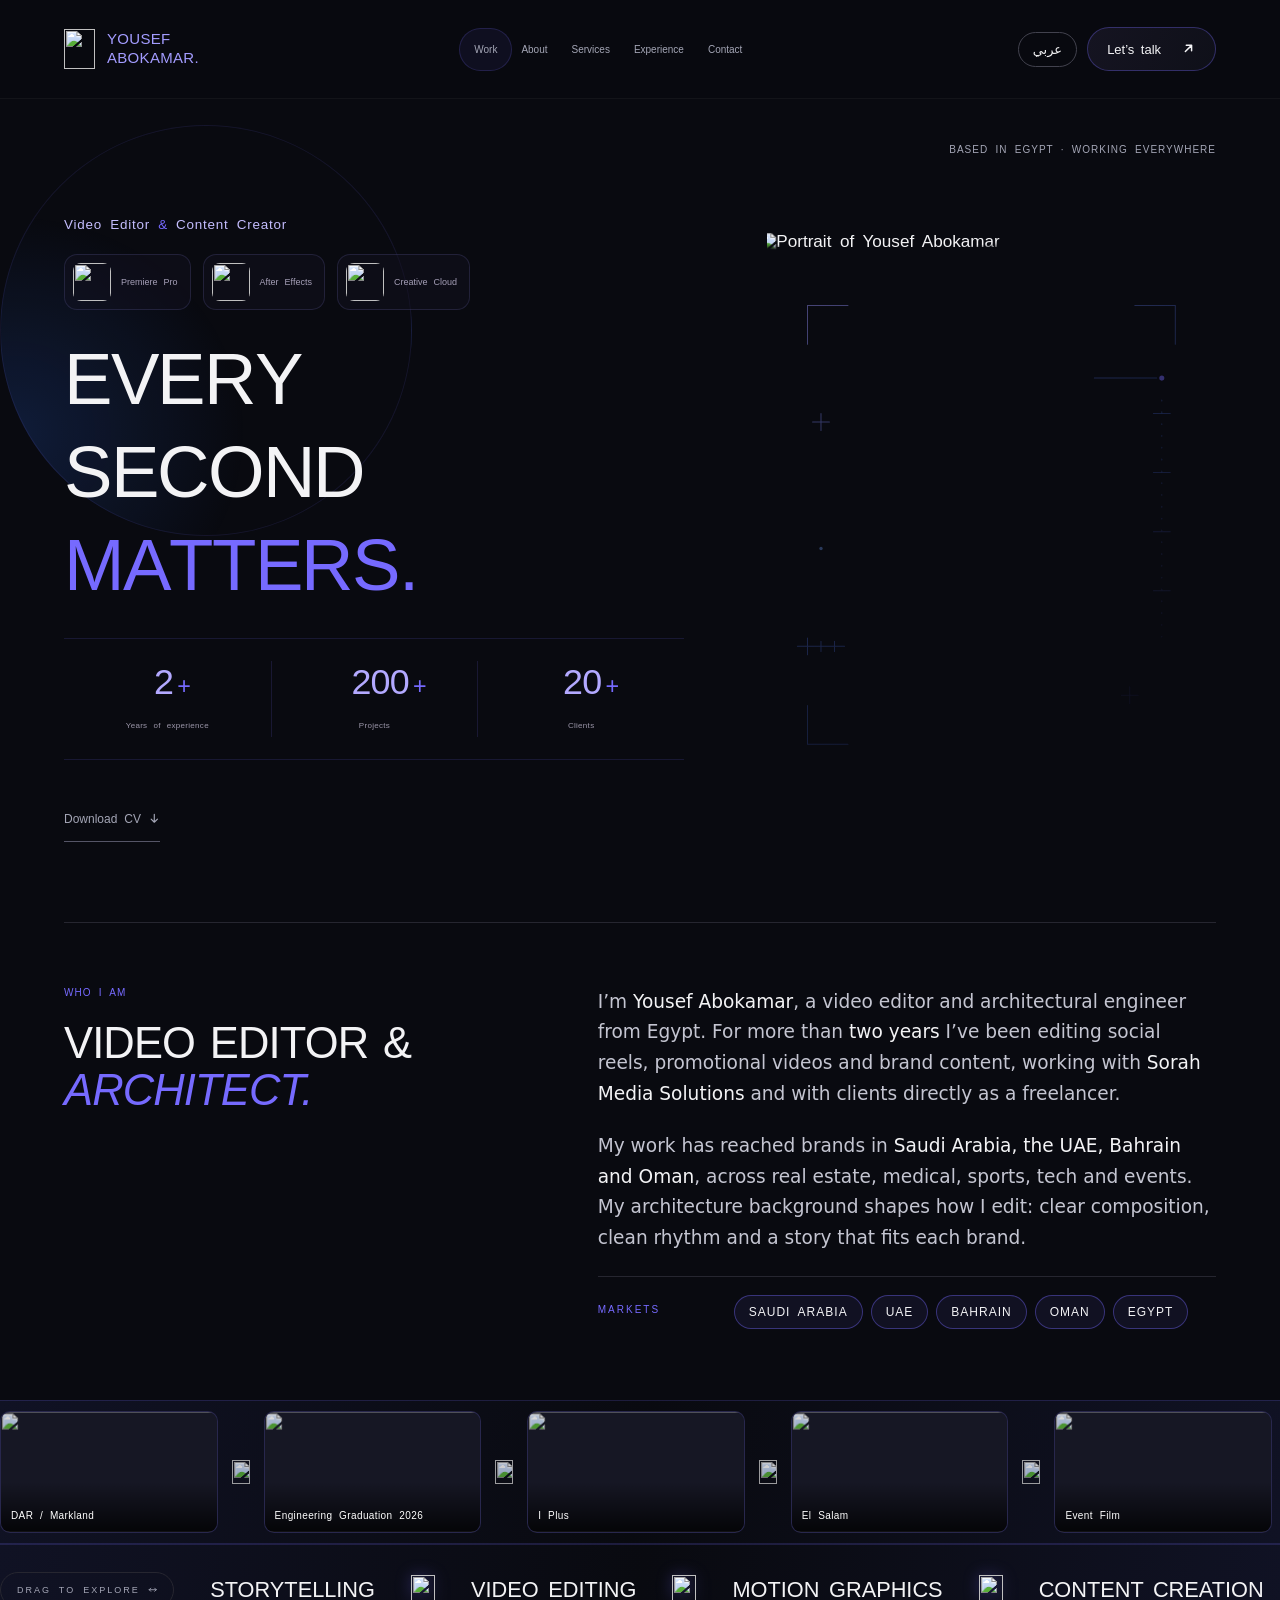
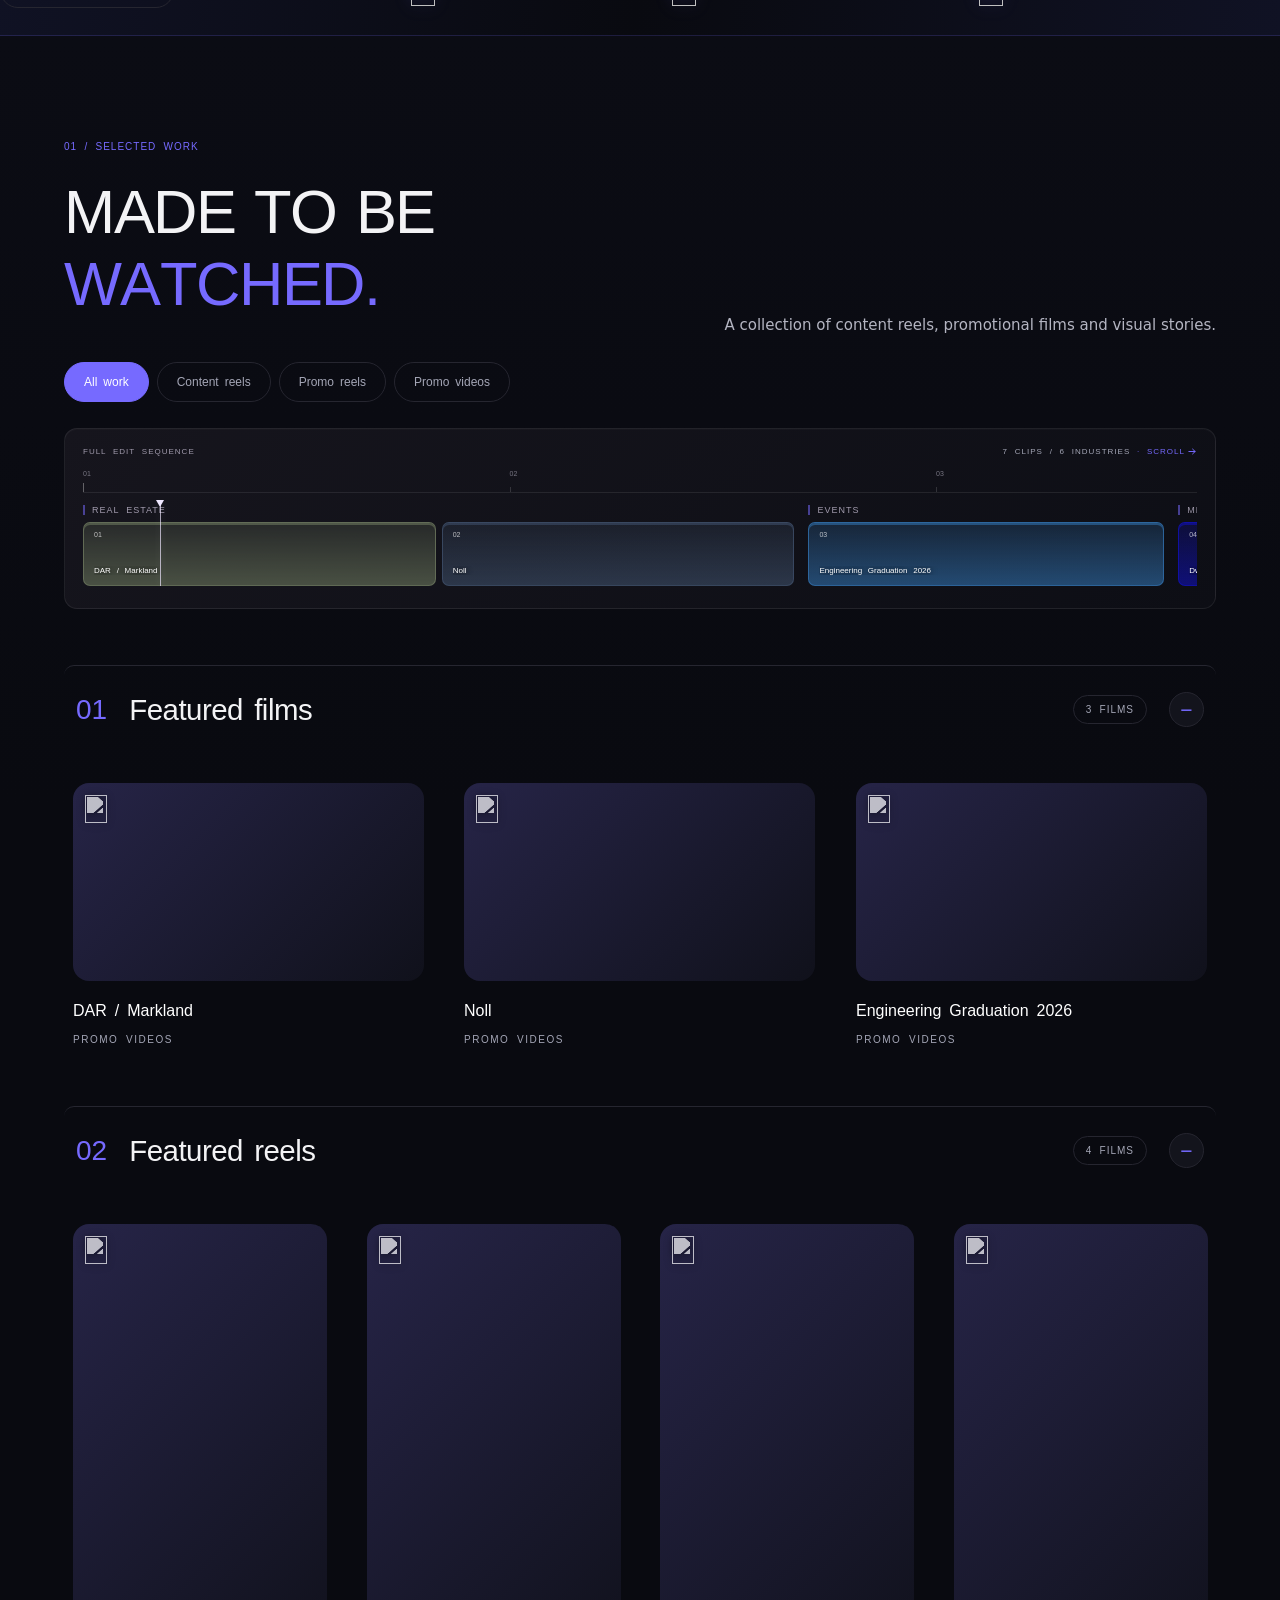
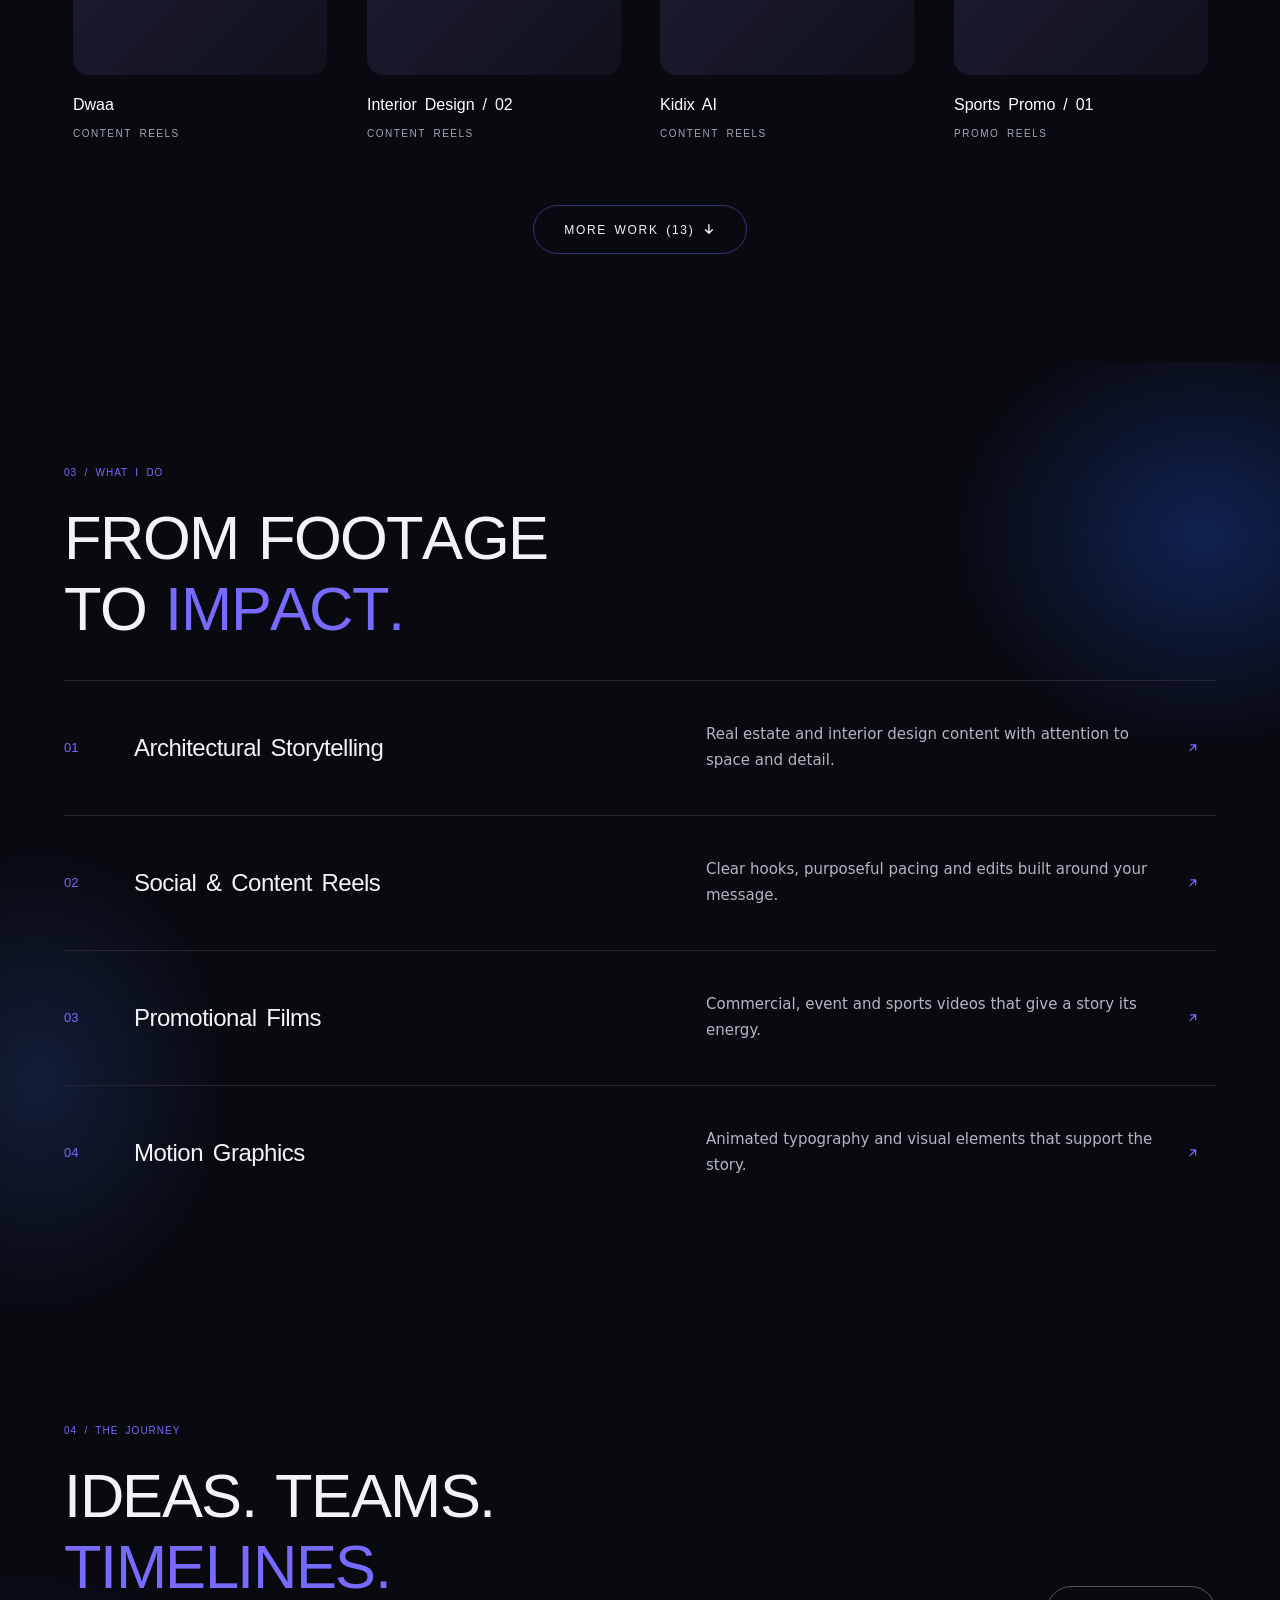
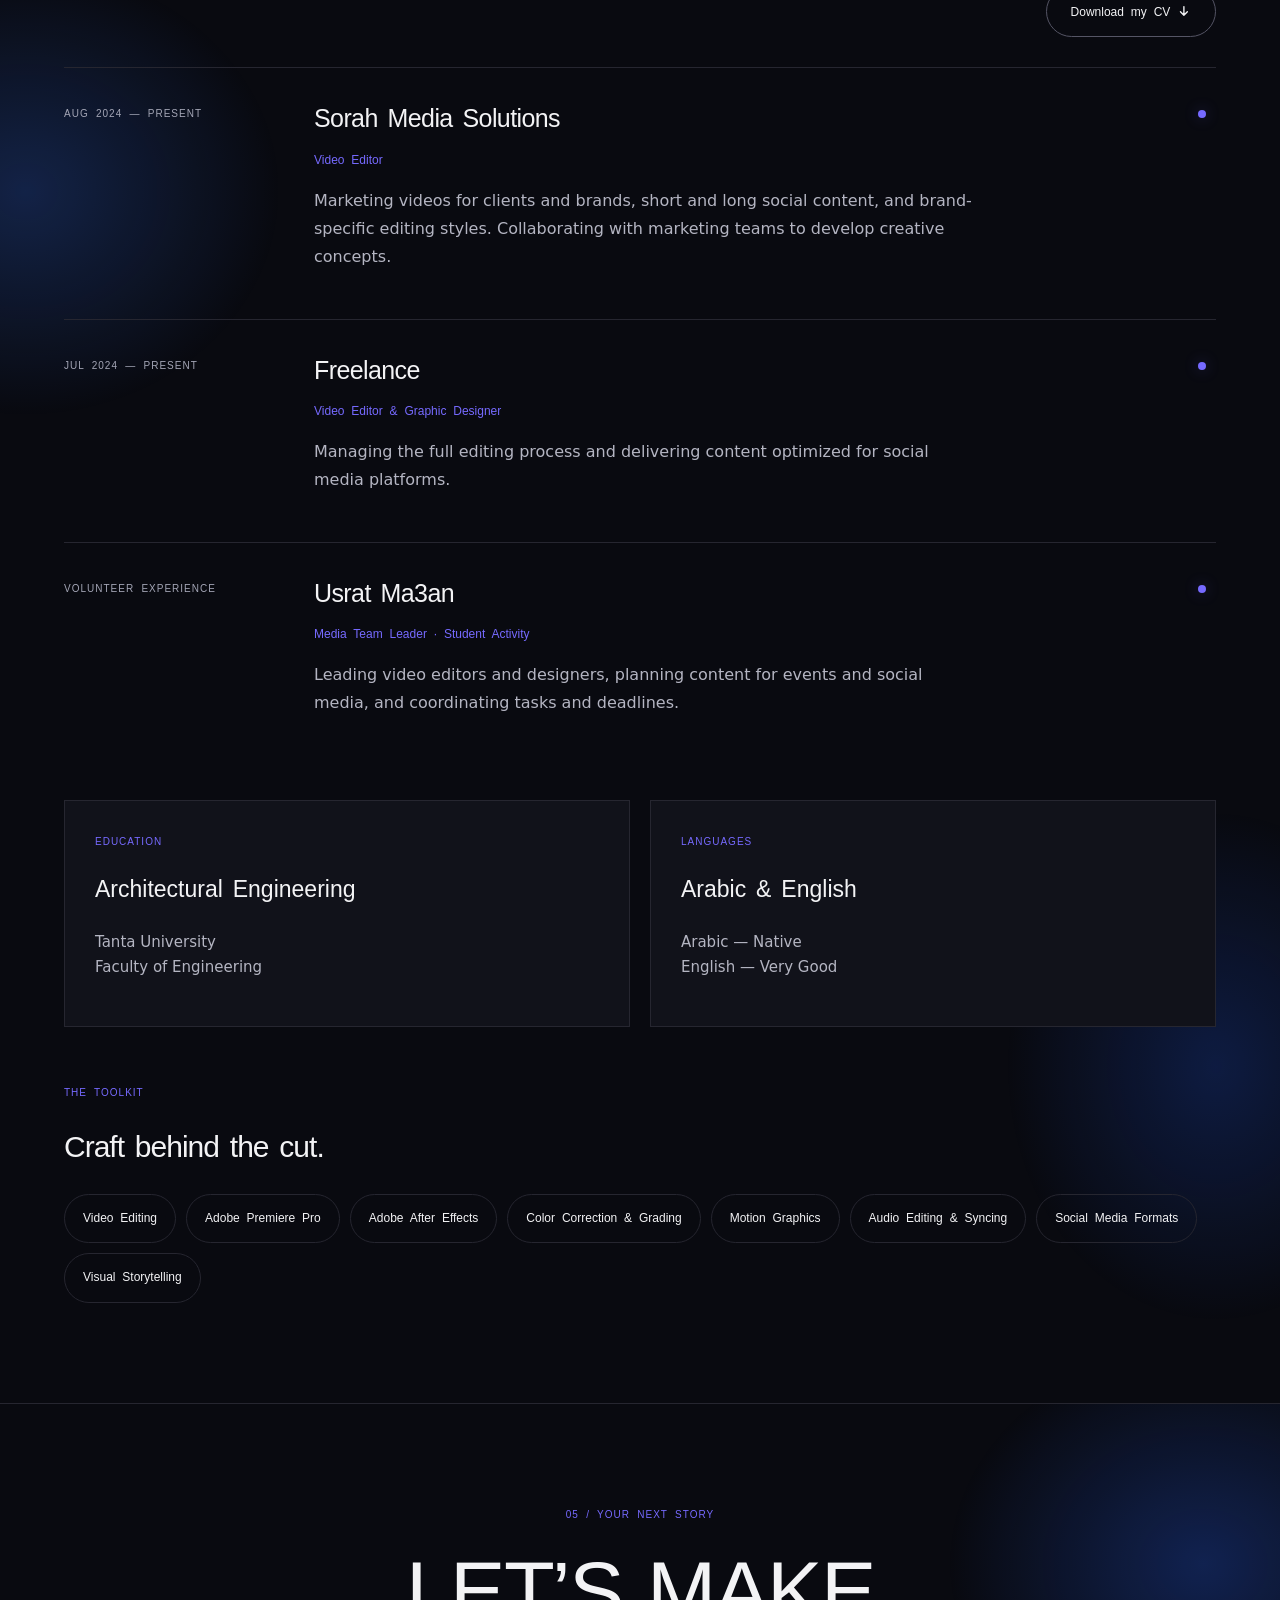
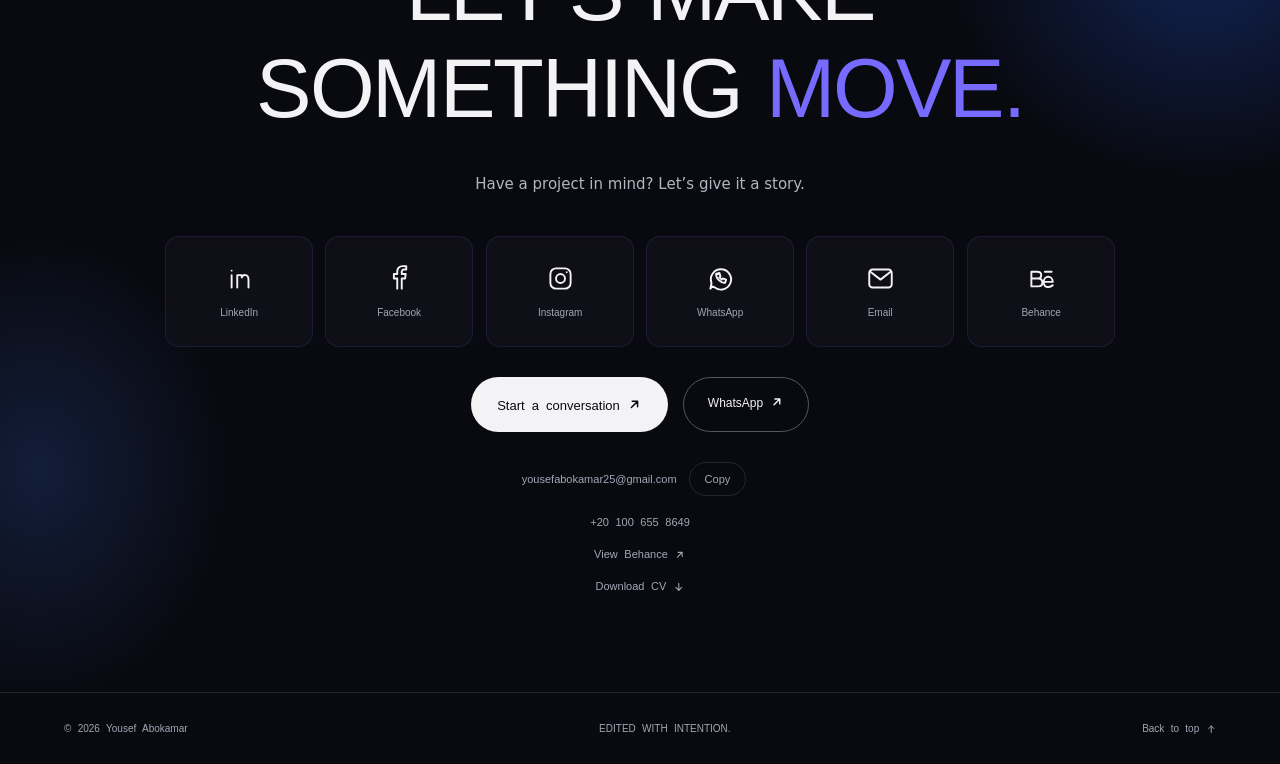
==== commit 5b404526: "Bump asset version for featured work Co-Authored-By: Claude Opus 5.5 <noreply@anthropic.com> Claude-" ====
--- a/index.html
+++ b/index.html
@@ -46,7 +46,7 @@
 <link rel="icon" href="favicon.ico" sizes="any"><link rel="icon" type="image/png" sizes="32x32" href="assets/favicon-32.png"><link rel="icon" type="image/png" sizes="64x64" href="assets/favicon.png"><link rel="apple-touch-icon" href="assets/apple-touch-icon.png">
 <link rel="preload" href="assets/portrait-left-shadow.webp" as="image" type="image/webp" fetchpriority="high"><link rel="preload" href="assets/fonts/Rostex-Regular.woff" as="font" type="font/woff" crossorigin>
 <script type="application/ld+json">{"@context": "https://schema.org", "@type": "Person", "name": "Yousef Abokamar", "jobTitle": "Video Editor & Content Creator", "url": "https://yousefc63.github.io/", "image": "https://yousefc63.github.io/assets/og-image.jpg", "email": "mailto:yousefabokamar25@gmail.com", "address": {"@type": "PostalAddress", "addressCountry": "EG"}, "alumniOf": "Tanta University, Faculty of Engineering", "knowsAbout": ["Video Editing", "Motion Graphics", "Color Grading", "Adobe Premiere Pro", "Adobe After Effects"], "sameAs": ["https://www.linkedin.com/in/yousef-abokamar-b58677314", "https://www.instagram.com/abokamar63", "https://www.behance.net/yousefabokamar", "https://www.facebook.com/share/1ExhpyMuTG/?mibextid=wwXIfr"]}</script>
-<link rel="stylesheet" href="style.css?v=20261122a"></head>
+<link rel="stylesheet" href="style.css?v=20261122b"></head>
 <body><div id="intro" aria-hidden="true"><div class="intro-glow"></div><div class="intro-logo"><video muted playsinline preload="none" disablepictureinpicture></video><img class="intro-still" src="assets/logo.png" alt=""></div><div class="intro-bar"><i></i></div></div>
 <script>(function(){var d=document.documentElement,el=document.getElementById('intro');if(!el)return;if(!d.classList.contains('intro-on')){d.classList.remove('intro-hold');el.remove();return;}
 var v=el.querySelector('video'),box=el.querySelector('.intro-logo'),done=false,t=[];var ua=navigator.userAgent,apple=/iP(hone|ad|od)/.test(ua)||(navigator.platform==='MacIntel'&&navigator.maxTouchPoints>1)||(/Safari\//.test(ua)&&!/Chrome|Chromium|CriOS|Edg|OPR|Android|Firefox/.test(ua));if(apple||!v.canPlayType('video/webm; codecs="vp9"')){el.classList.add('mp4-mode');v.poster='assets/intro/logo-intro-poster.jpg';v.src='assets/intro/logo-intro.mp4';}else{v.src='assets/intro/logo-intro.webm';}
@@ -71,4 +71,4 @@
 
 <section id="services" class="section"><div class="editing-backdrop" aria-hidden="true"></div><span class="eyebrow">03 / WHAT I DO</span><h2>From footage<br>to <em>impact.</em></h2><div class="service"><span>01</span><h3>Architectural Storytelling</h3><p>Real estate and interior design content with attention to space and detail.</p><span>↗</span></div><div class="service"><span>02</span><h3>Social & Content Reels</h3><p>Clear hooks, purposeful pacing and edits built around your message.</p><span>↗</span></div><div class="service"><span>03</span><h3>Promotional Films</h3><p>Commercial, event and sports videos that give a story its energy.</p><span>↗</span></div><div class="service"><span>04</span><h3>Motion Graphics</h3><p>Animated typography and visual elements that support the story.</p><span>↗</span></div></section>
 <section id="experience" class="section experience"><div class="editing-backdrop" aria-hidden="true"></div><div class="section-head"><div><span class="eyebrow">04 / THE JOURNEY</span><h2>Ideas. Teams.<br><em>Timelines.</em></h2></div><a class="outline-button" href="assets/Yousef-Abokamar-CV.pdf" download>Download my CV ↓</a></div><div class="timeline"><article><span class="date">AUG 2024 — PRESENT</span><div><h3>Sorah Media Solutions</h3><span class="role">Video Editor</span><p>Marketing videos for clients and brands, short and long social content, and brand-specific editing styles. Collaborating with marketing teams to develop creative concepts.</p></div><span class="timeline-dot"></span></article><article><span class="date">JUL 2024 — PRESENT</span><div><h3>Freelance</h3><span class="role">Video Editor & Graphic Designer</span><p>Managing the full editing process and delivering content optimized for social media platforms.</p></div><span class="timeline-dot"></span></article><article><span class="date">VOLUNTEER EXPERIENCE</span><div><h3>Usrat Ma3an</h3><span class="role">Media Team Leader · Student Activity</span><p>Leading video editors and designers, planning content for events and social media, and coordinating tasks and deadlines.</p></div><span class="timeline-dot"></span></article></div><div class="background-grid"><article><span class="eyebrow">EDUCATION</span><h3>Architectural Engineering</h3><p>Tanta University<br>Faculty of Engineering</p></article><article><span class="eyebrow">LANGUAGES</span><h3>Arabic & English</h3><p>Arabic — Native<br>English — Very Good</p></article></div><div class="skills-block"><span class="eyebrow">THE TOOLKIT</span><h3>Craft behind the cut.</h3><div class="skill-tags"><span>Video Editing</span><span>Adobe Premiere Pro</span><span>Adobe After Effects</span><span>Color Correction & Grading</span><span>Motion Graphics</span><span>Audio Editing & Syncing</span><span>Social Media Formats</span><span>Visual Storytelling</span></div></div></section><section id="contact" class="section contact"><div class="editing-backdrop" aria-hidden="true"></div><span class="eyebrow">05 / YOUR NEXT STORY</span><h2>Let’s make<br>something <em>move.</em></h2><p>Have a project in mind? Let’s give it a story.</p><div class="social-platforms"><a class="social-platform" href="https://www.linkedin.com/in/yousef-abokamar-b58677314" target="_blank" rel="noopener" aria-label="LinkedIn — Yousef Abokamar"><svg viewBox="0 0 24 24" fill="none" stroke="currentColor" stroke-width="1.7" stroke-linecap="round" stroke-linejoin="round" aria-hidden="true"><path d="M5 9v11M5 5v.01M10 20V9h4v2c1-3 6-3 6 2v7M10 9v11"/></svg><span>LinkedIn</span><b aria-hidden="true">↗</b></a><a class="social-platform" href="https://www.facebook.com/share/1ExhpyMuTG/?mibextid=wwXIfr" target="_blank" rel="noopener" aria-label="Facebook — Yousef Abokamar"><svg viewBox="0 0 24 24" fill="none" stroke="currentColor" stroke-width="1.7" stroke-linecap="round" stroke-linejoin="round" aria-hidden="true"><path d="M14 21v-9h3l.5-4H14V6c0-1 1-2 2-2h2V1h-3c-4 0-5 2-5 5v2H7v4h3v9"/></svg><span>Facebook</span><b aria-hidden="true">↗</b></a><a class="social-platform" href="https://www.instagram.com/abokamar63" target="_blank" rel="noopener" aria-label="Instagram — Yousef Abokamar"><svg viewBox="0 0 24 24" fill="none" stroke="currentColor" stroke-width="1.7" stroke-linecap="round" stroke-linejoin="round" aria-hidden="true"><rect x="3" y="3" width="18" height="18" rx="5"/><circle cx="12" cy="12" r="4"/><path d="M17.5 6.5h.01"/></svg><span>Instagram</span><b aria-hidden="true">↗</b></a><a class="social-platform" href="https://wa.me/201006558649" target="_blank" rel="noopener" aria-label="WhatsApp — Yousef Abokamar"><svg viewBox="0 0 24 24" fill="none" stroke="currentColor" stroke-width="1.7" stroke-linecap="round" stroke-linejoin="round" aria-hidden="true"><path d="M5 19l-2 2 1-5a9 9 0 1 1 3 4z"/><path d="M8 8c0 4 4 8 8 8l1-3-3-1-1 1-2-2 1-1-1-3z"/></svg><span>WhatsApp</span><b aria-hidden="true">↗</b></a><a class="social-platform" href="mailto:yousefabokamar25@gmail.com" aria-label="Email — Yousef Abokamar"><svg viewBox="0 0 24 24" fill="none" stroke="currentColor" stroke-width="1.7" stroke-linecap="round" stroke-linejoin="round" aria-hidden="true"><rect x="2" y="4" width="20" height="16" rx="3"/><path d="m3 6 9 7 9-7"/></svg><span>Email</span><b aria-hidden="true">↗</b></a><a class="social-platform" href="https://www.behance.net/yousefabokamar" target="_blank" rel="noopener" aria-label="Behance — Yousef Abokamar"><svg viewBox="0 0 24 24" fill="none" stroke="currentColor" stroke-width="1.7" stroke-linecap="round" stroke-linejoin="round" aria-hidden="true"><path d="M3 6h5c5 0 5 6 0 6H3V6zm0 6h6c5 0 5 7 0 7H3v-7zm12-6h6m-6 9h7c0-6-8-6-8 0 0 6 6 5 8 3"/></svg><span>Behance</span><b aria-hidden="true">↗</b></a></div><div class="contact-actions"><a class="pill" href="mailto:yousefabokamar25@gmail.com">Start a conversation ↗</a><a class="outline-button" href="https://wa.me/201006558649" target="_blank" rel="noopener">WhatsApp ↗</a></div><div class="contact-details"><div class="email-row"><a href="mailto:yousefabokamar25@gmail.com">yousefabokamar25@gmail.com</a><button id="copy-email" aria-label="Copy email address">Copy</button><span id="copy-status" role="status"></span></div><span><a href="tel:+201006558649">+20 100 655 8649</a></span><a href="https://www.behance.net/yousefabokamar" target="_blank" rel="noopener">View Behance ↗</a><a href="assets/Yousef-Abokamar-CV.pdf" download>Download CV ↓</a></div></section></main><footer><span>© <span id="year"></span> Yousef Abokamar</span><span>EDITED WITH INTENTION.</span><a href="#home">Back to top ↑</a></footer>
-<dialog id="player" aria-labelledby="film-title" aria-describedby="film-category"><div class="modal-head"><div><span id="film-category" class="tiny"></span><h3 id="film-title"></h3></div><button id="close" aria-label="Close video">✕</button></div><div id="frame"></div><div class="player-navigation"><button id="previous-film" aria-label="Previous video">← Previous</button><span class="tiny">EXPLORE MORE WORK</span><button id="next-film" aria-label="Next video">Next →</button></div><a id="drive-link" target="_blank" rel="noopener">Open in Google Drive ↗</a></dialog><script src="app.js?v=20261122a"></script></body></html>
+<dialog id="player" aria-labelledby="film-title" aria-describedby="film-category"><div class="modal-head"><div><span id="film-category" class="tiny"></span><h3 id="film-title"></h3></div><button id="close" aria-label="Close video">✕</button></div><div id="frame"></div><div class="player-navigation"><button id="previous-film" aria-label="Previous video">← Previous</button><span class="tiny">EXPLORE MORE WORK</span><button id="next-film" aria-label="Next video">Next →</button></div><a id="drive-link" target="_blank" rel="noopener">Open in Google Drive ↗</a></dialog><script src="app.js?v=20261122b"></script></body></html>
--- a/style.css
+++ b/style.css
@@ -433,3 +433,8 @@
 /* Drive link only as a fallback when a video fails */
 #player #drive-link{display:none!important}
 #player:has(.video-error) #drive-link{display:inline-block!important}
+/* Featured work + More work */
+.more-work{display:flex;justify-content:center;margin:clamp(28px,5vw,56px) 0 8px}
+.more-work-button{cursor:pointer;font:inherit;letter-spacing:.14em;text-transform:uppercase;font-size:12px;padding:16px 30px;min-height:48px;border-radius:999px;background:transparent;color:var(--text,#f3f3f5);border:1px solid #766aff66;transition:background .3s,border-color .3s}
+.more-work-button:hover{background:#766aff22;border-color:#766aff}
+html[lang=ar] .more-work-button{letter-spacing:0;font-size:14px}
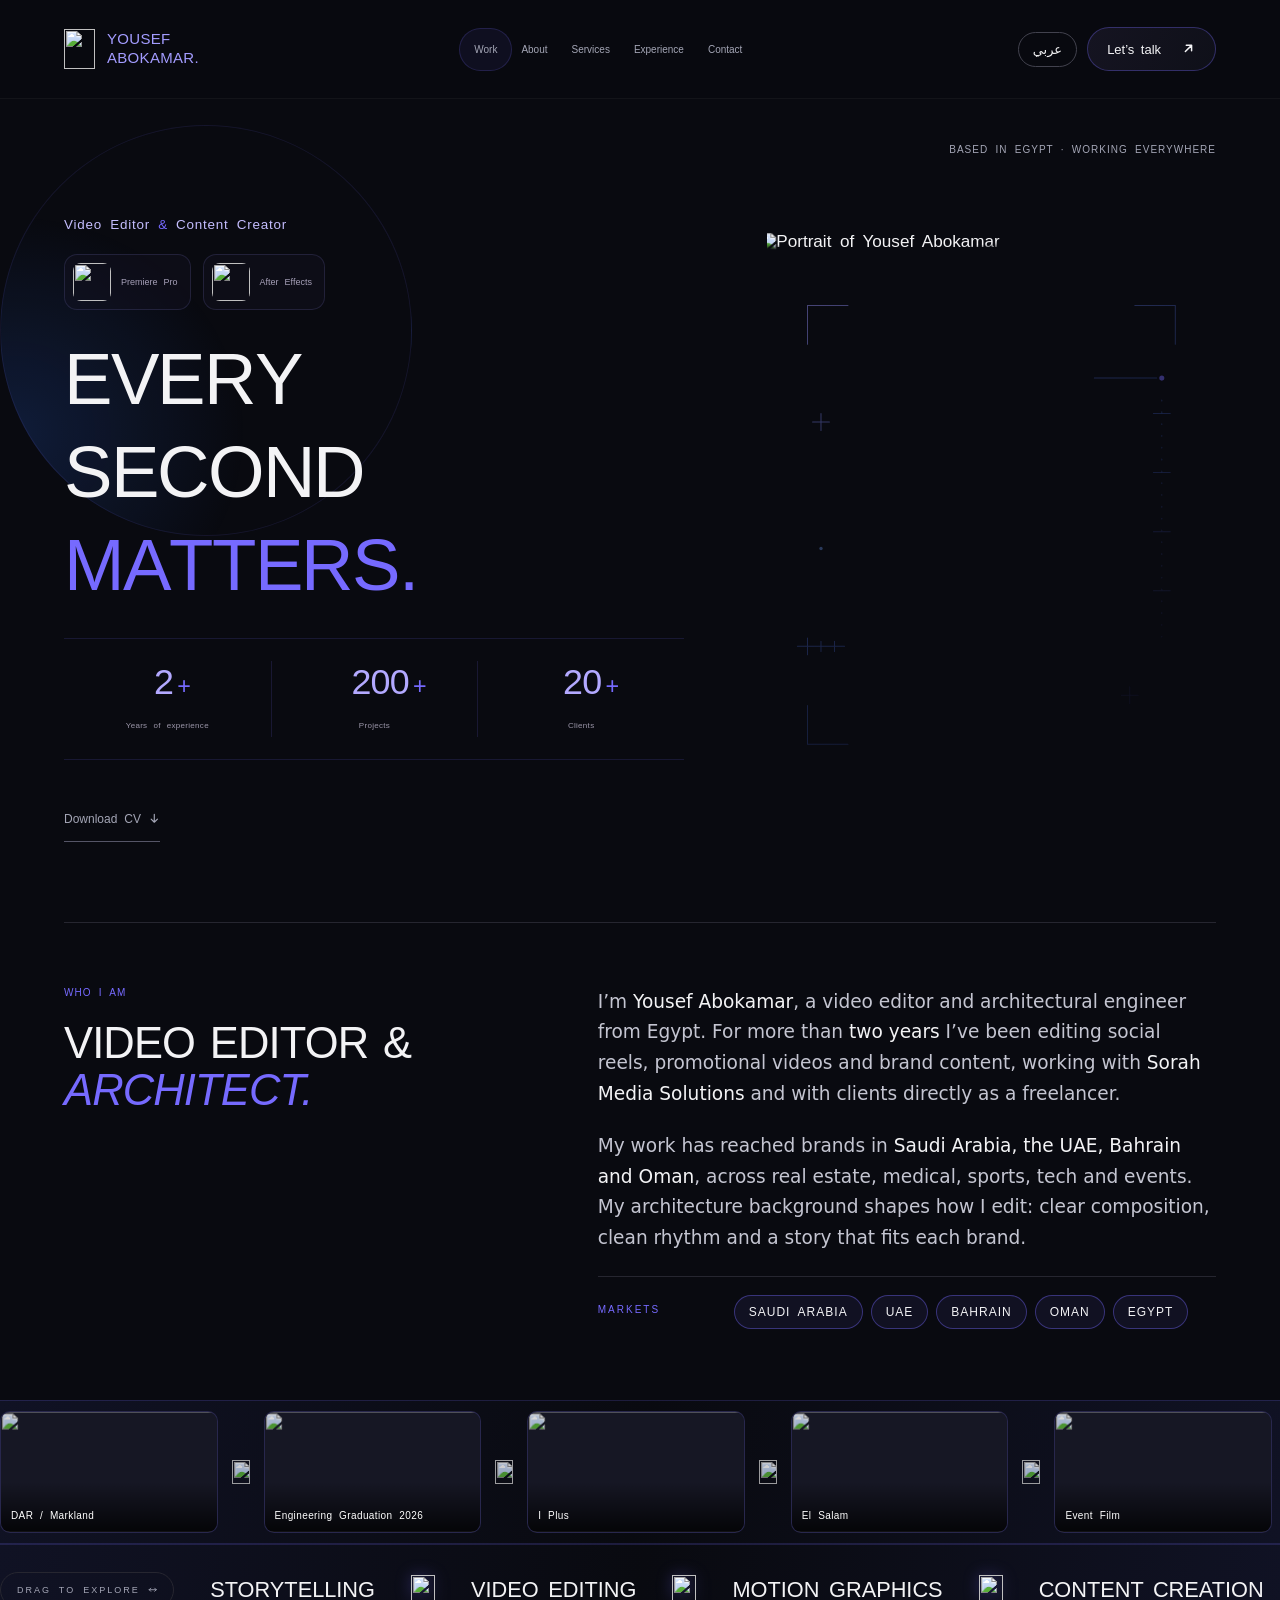
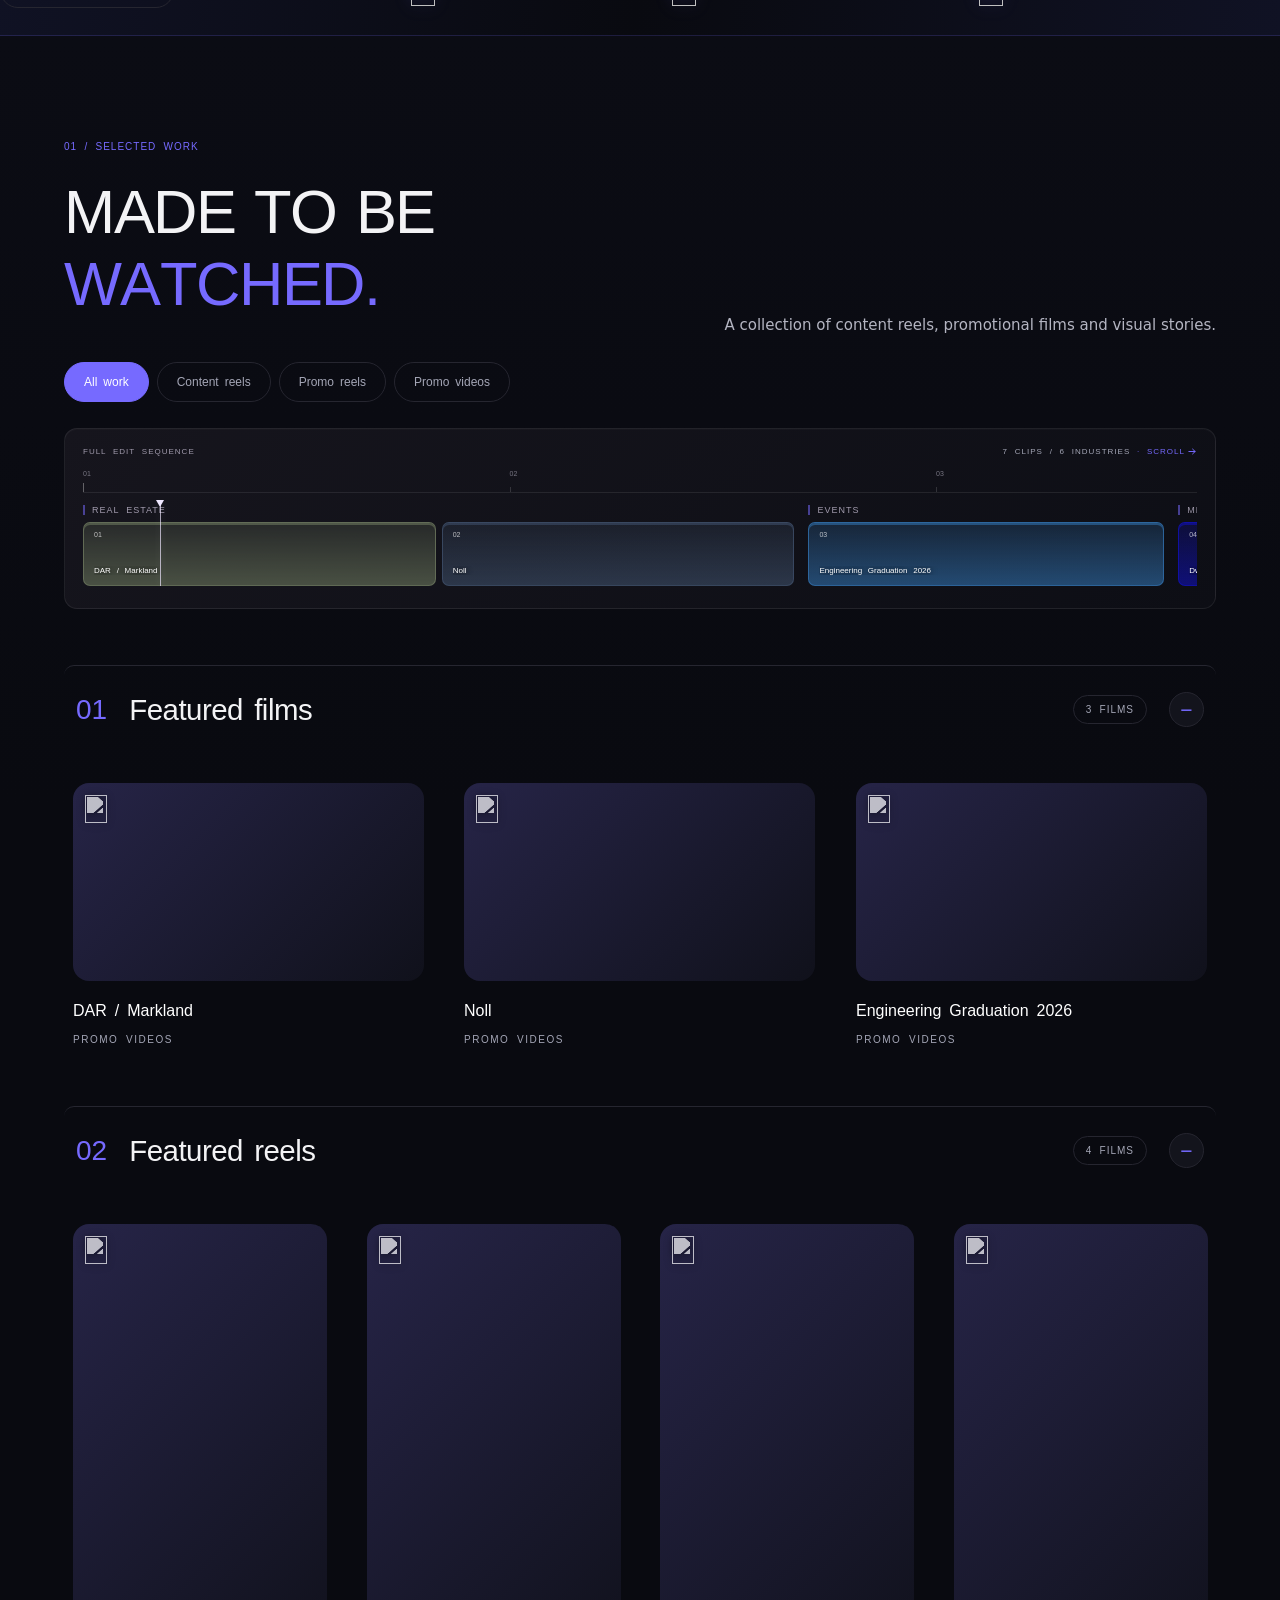
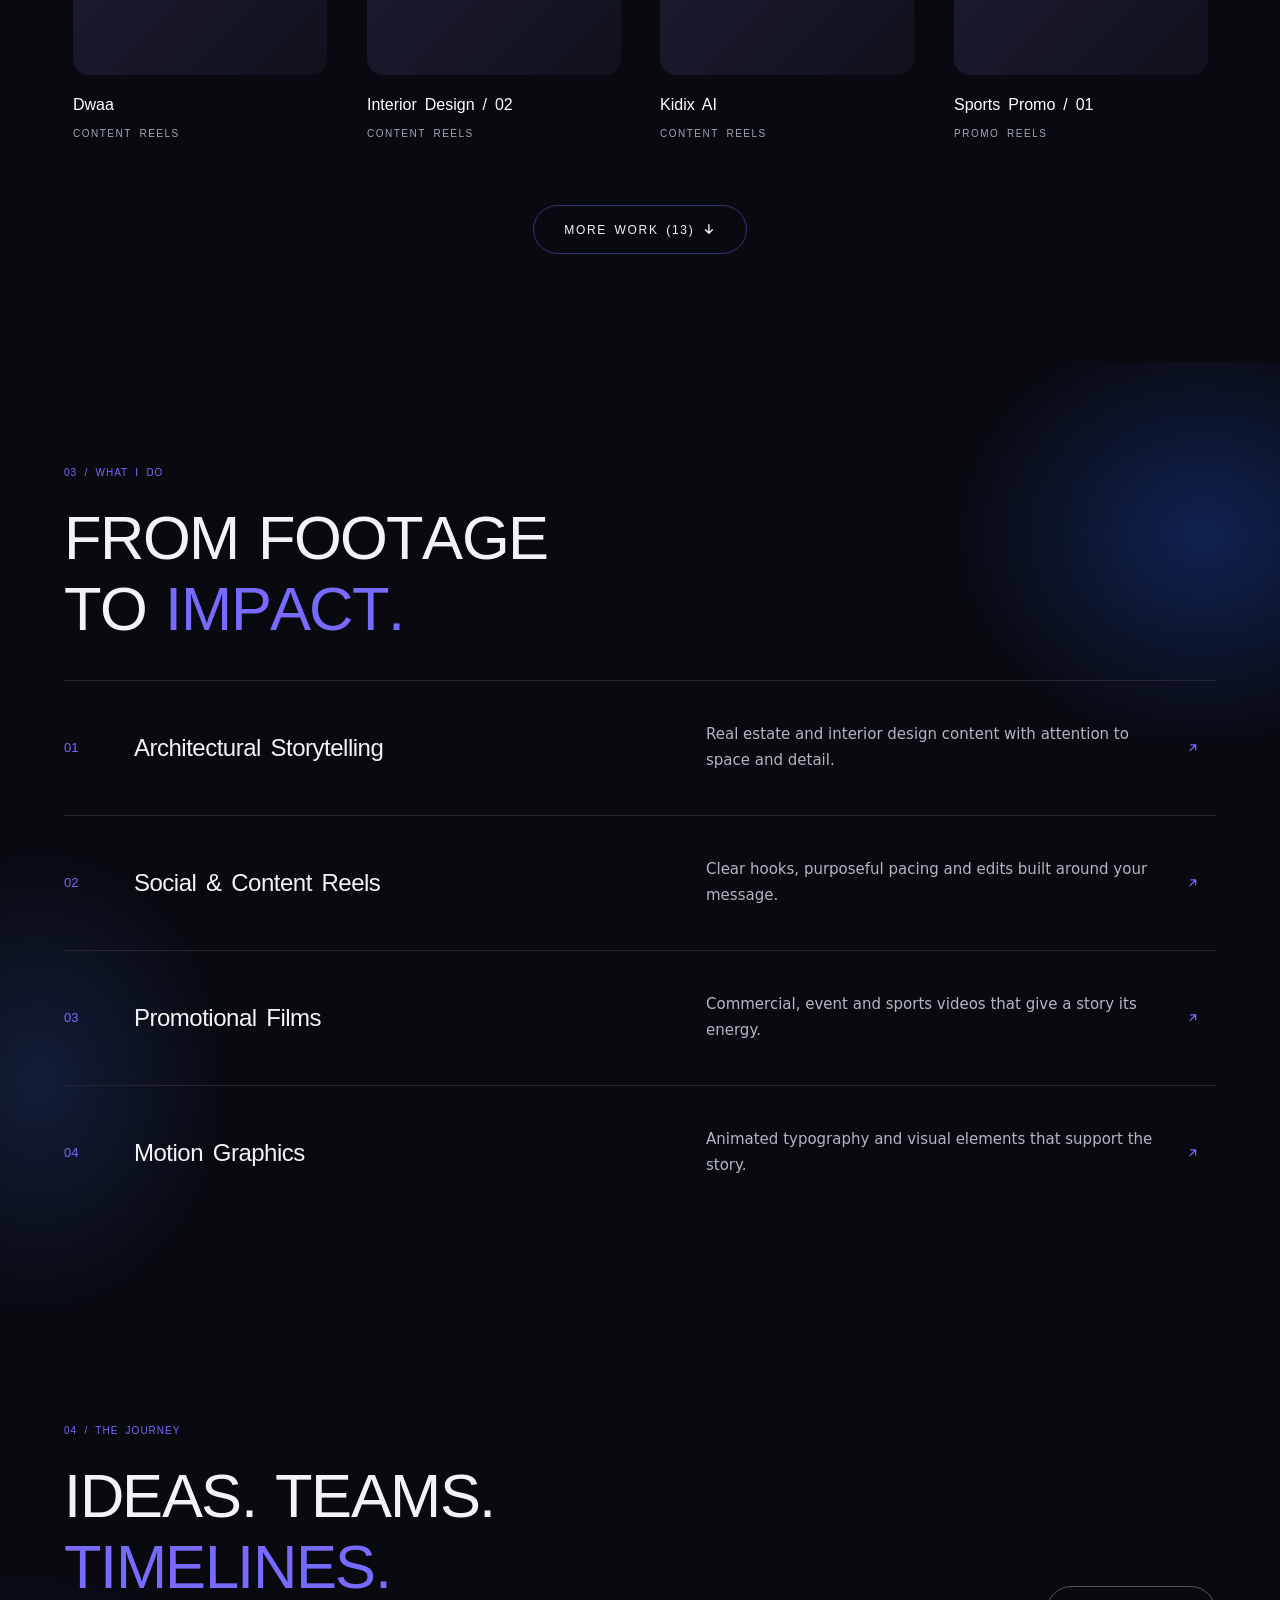
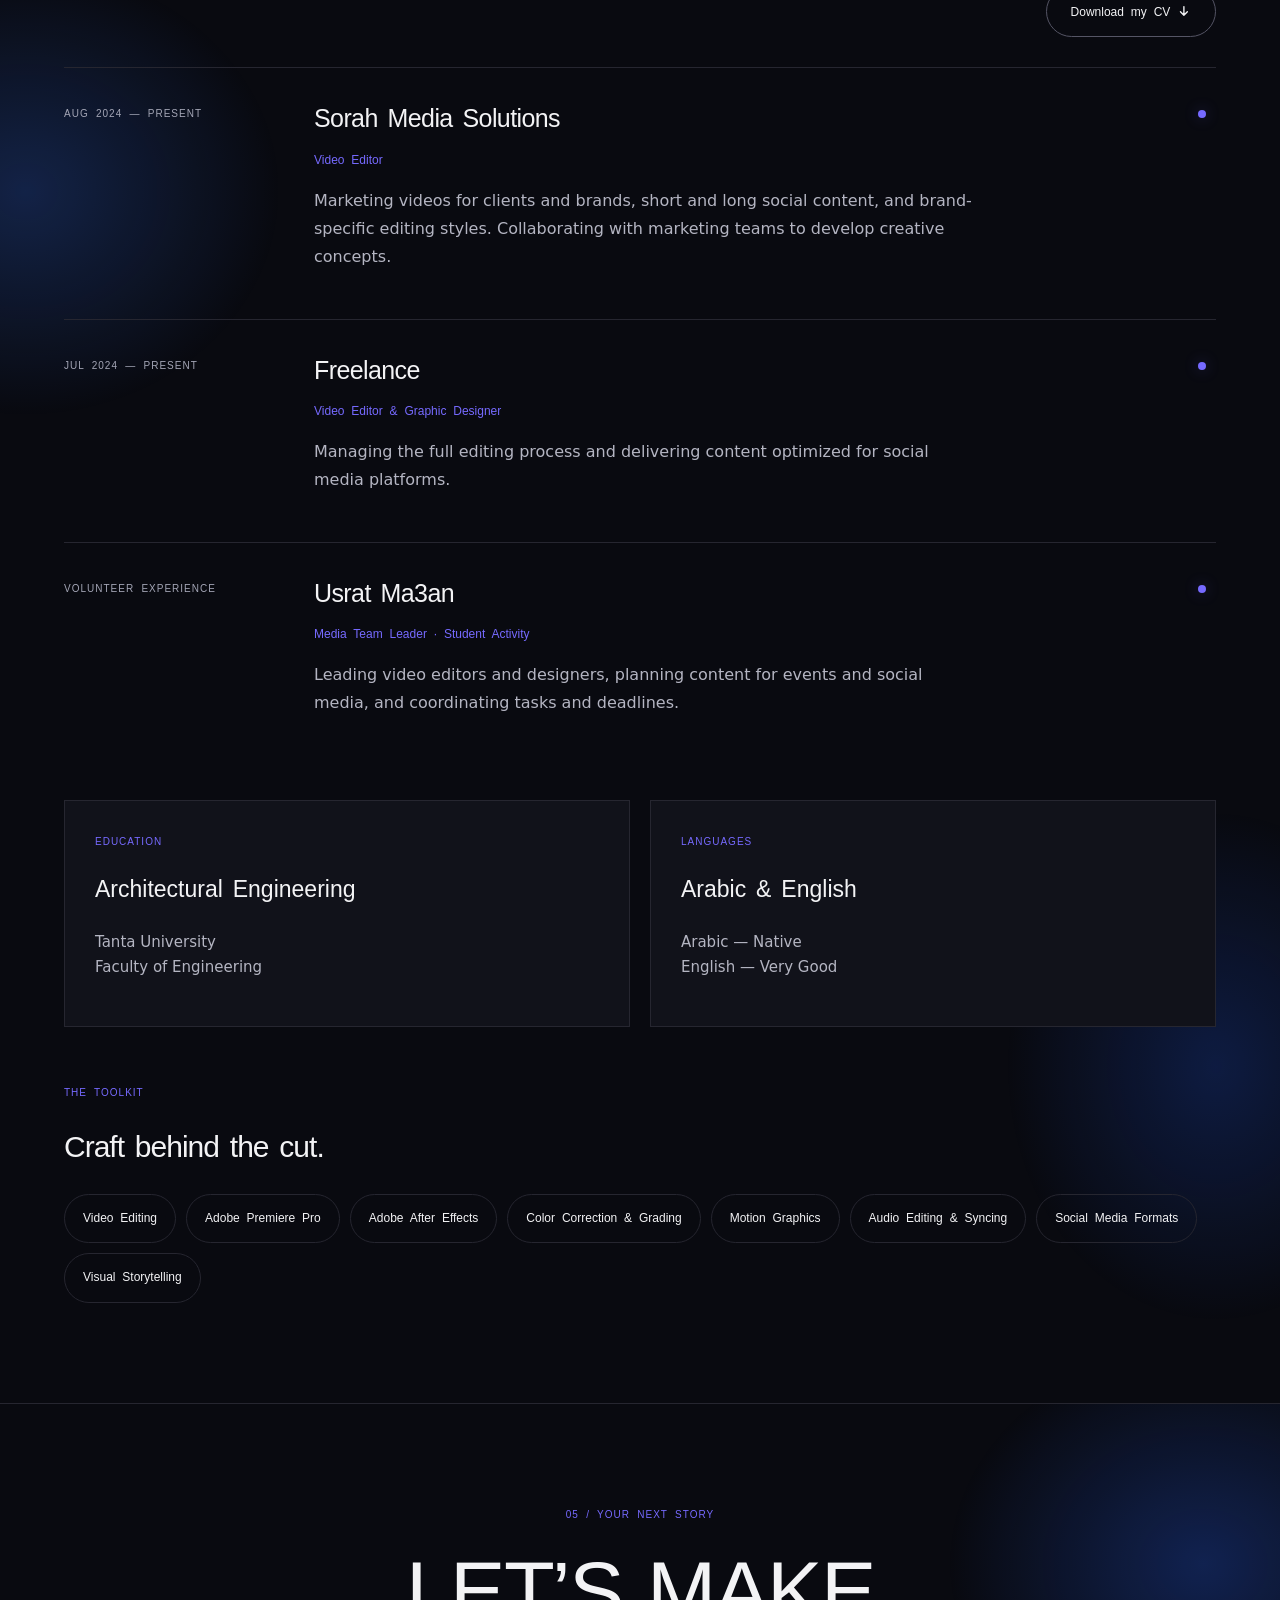
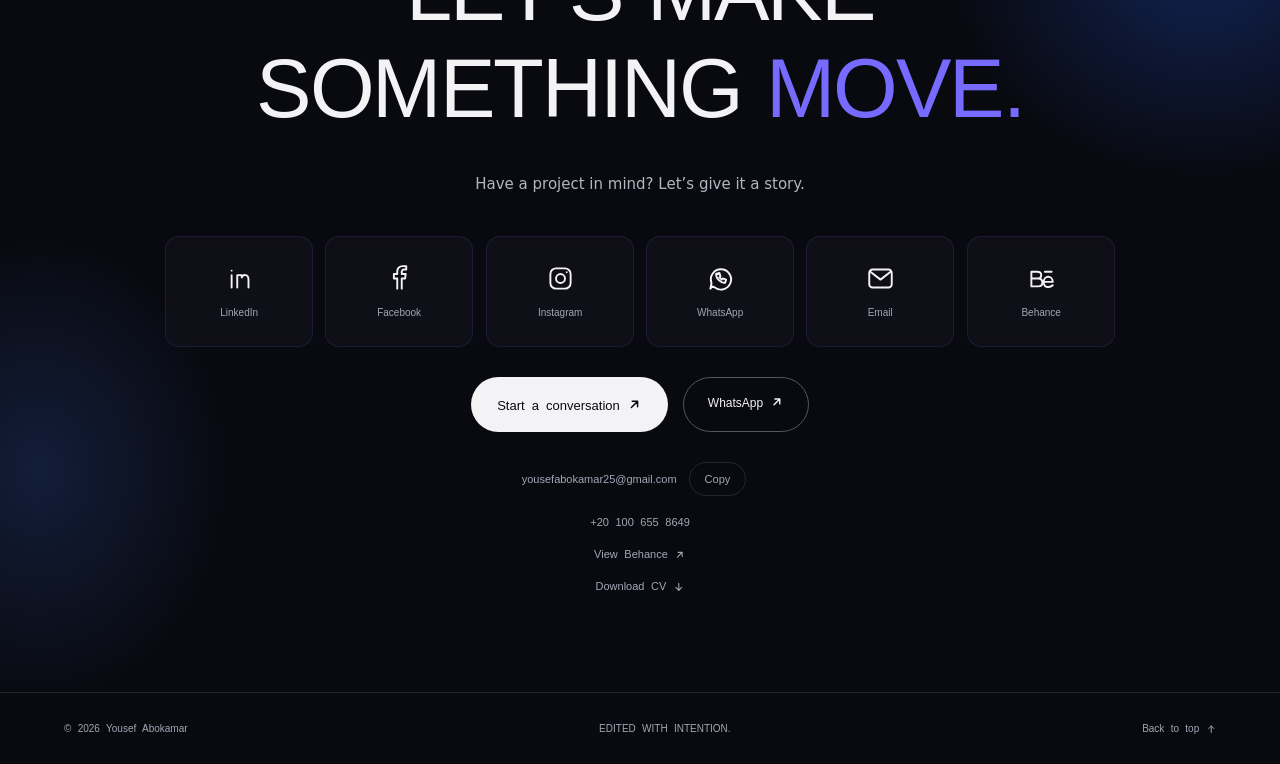
==== commit 469acadc: "Remove Creative Cloud badge from hero Co-Authored-By: Claude Opus 5.5 <noreply@anthropic.com> Claude" ====
--- a/index.html
+++ b/index.html
@@ -65,7 +65,7 @@
 var p=v.play();if(p&&p.catch)p.catch(function(){start()});t.push(setTimeout(start,1400));t.push(setTimeout(go,6000));
 el.addEventListener('click',function(){go(true)});addEventListener('keydown',function(e){if(e.key==='Escape'||e.key==='Enter'||e.key===' ')go(true)});})();</script>
 <div class="cursor-halo" aria-hidden="true"></div><div class="scroll-progress" aria-hidden="true"></div><header><a class="brand" href="#home" aria-label="Yousef Abokamar home"><img src="assets/logo.png" alt=""><span>YOUSEF<br>ABOKAMAR<span class="dot">.</span></span></a><button class="menu-toggle" aria-label="Toggle navigation" aria-expanded="false" aria-controls="main-nav"><span>Menu</span><span class="menu-icon" aria-hidden="true"><i></i><i></i></span></button><nav id="main-nav" aria-label="Main navigation"><span class="nav-marker" aria-hidden="true"></span><a href="#work">Work</a><a href="#who">About</a><a href="#services">Services</a><a href="#experience">Experience</a><a href="#contact">Contact</a></nav><div class="contact-dropdown"><a class="lang-switch lang-switch-ar" href="ar.html" hreflang="ar" lang="ar" aria-label="النسخة العربية">عربي</a><button class="nav-cta modern-action" id="talk-toggle" type="button" aria-expanded="false" aria-controls="talk-links">Let’s talk <span aria-hidden="true">↗</span></button><div id="talk-links" class="talk-panel" aria-label="Contact Yousef" hidden></div></div></header>
-<main><section id="home" class="hero"><div class="editing-backdrop" aria-hidden="true"></div><div class="hero-top"><span class="location">BASED IN EGYPT · WORKING EVERYWHERE</span></div><div class="hero-composition"><div class="hero-copy"><div class="hero-identity"><p class="hero-role">Video Editor <span>&</span> Content Creator</p><div class="hero-software" aria-label="Editing tools"><span class="software-badge"><img src="assets/premiere-pro-original.svg" alt="" width="40" height="40"><span>Premiere Pro</span></span><span class="software-badge"><img src="assets/after-effects-original.svg" alt="" width="40" height="40"><span>After Effects</span></span><span class="software-badge"><img src="assets/creative-cloud.svg" alt="" width="40" height="40"><span>Creative Cloud</span></span></div></div><h1 class="snap-title" aria-label="Every Second Matters."><span class="title-mask" aria-hidden="true"><span class="title-line">Every</span></span><span class="title-mask" aria-hidden="true"><span class="title-line">Second</span></span><span class="title-mask accent" aria-hidden="true"><span class="title-line">Matters.</span></span></h1><div class="hero-stats" aria-label="Career highlights"><div class="hero-stat" aria-label="More than 2 years of experience"><span class="stat-value" aria-hidden="true"><span data-count="2">2</span><span>+</span></span><span class="stat-label">Years of experience</span></div><div class="hero-stat" aria-label="More than 200 projects"><span class="stat-value" aria-hidden="true"><span data-count="200">200</span><span>+</span></span><span class="stat-label">Projects</span></div><div class="hero-stat" aria-label="More than 20 clients"><span class="stat-value" aria-hidden="true"><span data-count="20">20</span><span>+</span></span><span class="stat-label">Clients</span></div></div><div class="hero-bottom"><div class="hero-actions"><a class="cv-link" href="assets/Yousef-Abokamar-CV.pdf" download>Download CV ↓</a></div><span class="tiny">SCROLL TO DISCOVER ↓</span></div></div><figure class="hero-portrait"><svg class="portrait-design" viewBox="0 0 500 700" fill="none" aria-hidden="true" focusable="false"><defs><linearGradient id="portrait-line" x1="20" y1="70" x2="480" y2="630" gradientUnits="userSpaceOnUse"><stop stop-color="#9e96ff" stop-opacity=".55"/><stop offset=".55" stop-color="#4c79ff" stop-opacity=".25"/><stop offset="1" stop-color="#766aff" stop-opacity="0"/></linearGradient></defs><g stroke="url(#portrait-line)" stroke-width="1.2" stroke-linecap="round"><path d="M32 132V86h48M420 86h48v46M32 560v46h48"/><path d="M452 198v286" stroke-dasharray="1 13"/><path d="M442 214h20M442 284h20M442 354h20M442 424h20"/><path d="M38 224h20M48 214v20M404 548h20M414 538v20"/><path d="M20 490h56M32 480v20M48 484v12M64 484v12"/><path d="M372 172h74"/></g><circle cx="452" cy="172" r="3" fill="#766aff" fill-opacity=".5"/><circle cx="48" cy="374" r="2" fill="#72a2ff" fill-opacity=".4"/></svg><picture><source srcset="assets/portrait-left-shadow.webp" type="image/webp"><img src="assets/portrait-left-shadow.png" alt="Portrait of Yousef Abokamar" width="1024" height="1536" fetchpriority="high" decoding="async"></picture></figure></div><section id="who" class="hero-intro" aria-labelledby="intro-title"><div class="intro-body"><span class="eyebrow">WHO I AM</span><h2 id="intro-title" class="intro-title">Video editor &amp; <em>architect.</em></h2><p class="intro-text">I’m <strong>Yousef Abokamar</strong>, a video editor and architectural engineer from Egypt. For more than <strong>two years</strong> I’ve been editing social reels, promotional videos and brand content, working with <strong>Sorah Media Solutions</strong> and with clients directly as a freelancer.</p><p class="intro-text">My work has reached brands in <strong>Saudi Arabia, the UAE, Bahrain and Oman</strong>, across real estate, medical, sports, tech and events. My architecture background shapes how I edit: clear composition, clean rhythm and a story that fits each brand.</p><div class="intro-row"><span class="intro-label">MARKETS</span><ul class="intro-markets"><li>Saudi Arabia</li><li>UAE</li><li>Bahrain</li><li>Oman</li><li>Egypt</li></ul></div></div></section><div class="filmstrip landscape-filmstrip" role="region" aria-label="Landscape video showcase"><div class="filmstrip-track"></div></div></section>
+<main><section id="home" class="hero"><div class="editing-backdrop" aria-hidden="true"></div><div class="hero-top"><span class="location">BASED IN EGYPT · WORKING EVERYWHERE</span></div><div class="hero-composition"><div class="hero-copy"><div class="hero-identity"><p class="hero-role">Video Editor <span>&</span> Content Creator</p><div class="hero-software" aria-label="Editing tools"><span class="software-badge"><img src="assets/premiere-pro-original.svg" alt="" width="40" height="40"><span>Premiere Pro</span></span><span class="software-badge"><img src="assets/after-effects-original.svg" alt="" width="40" height="40"><span>After Effects</span></span></div></div><h1 class="snap-title" aria-label="Every Second Matters."><span class="title-mask" aria-hidden="true"><span class="title-line">Every</span></span><span class="title-mask" aria-hidden="true"><span class="title-line">Second</span></span><span class="title-mask accent" aria-hidden="true"><span class="title-line">Matters.</span></span></h1><div class="hero-stats" aria-label="Career highlights"><div class="hero-stat" aria-label="More than 2 years of experience"><span class="stat-value" aria-hidden="true"><span data-count="2">2</span><span>+</span></span><span class="stat-label">Years of experience</span></div><div class="hero-stat" aria-label="More than 200 projects"><span class="stat-value" aria-hidden="true"><span data-count="200">200</span><span>+</span></span><span class="stat-label">Projects</span></div><div class="hero-stat" aria-label="More than 20 clients"><span class="stat-value" aria-hidden="true"><span data-count="20">20</span><span>+</span></span><span class="stat-label">Clients</span></div></div><div class="hero-bottom"><div class="hero-actions"><a class="cv-link" href="assets/Yousef-Abokamar-CV.pdf" download>Download CV ↓</a></div><span class="tiny">SCROLL TO DISCOVER ↓</span></div></div><figure class="hero-portrait"><svg class="portrait-design" viewBox="0 0 500 700" fill="none" aria-hidden="true" focusable="false"><defs><linearGradient id="portrait-line" x1="20" y1="70" x2="480" y2="630" gradientUnits="userSpaceOnUse"><stop stop-color="#9e96ff" stop-opacity=".55"/><stop offset=".55" stop-color="#4c79ff" stop-opacity=".25"/><stop offset="1" stop-color="#766aff" stop-opacity="0"/></linearGradient></defs><g stroke="url(#portrait-line)" stroke-width="1.2" stroke-linecap="round"><path d="M32 132V86h48M420 86h48v46M32 560v46h48"/><path d="M452 198v286" stroke-dasharray="1 13"/><path d="M442 214h20M442 284h20M442 354h20M442 424h20"/><path d="M38 224h20M48 214v20M404 548h20M414 538v20"/><path d="M20 490h56M32 480v20M48 484v12M64 484v12"/><path d="M372 172h74"/></g><circle cx="452" cy="172" r="3" fill="#766aff" fill-opacity=".5"/><circle cx="48" cy="374" r="2" fill="#72a2ff" fill-opacity=".4"/></svg><picture><source srcset="assets/portrait-left-shadow.webp" type="image/webp"><img src="assets/portrait-left-shadow.png" alt="Portrait of Yousef Abokamar" width="1024" height="1536" fetchpriority="high" decoding="async"></picture></figure></div><section id="who" class="hero-intro" aria-labelledby="intro-title"><div class="intro-body"><span class="eyebrow">WHO I AM</span><h2 id="intro-title" class="intro-title">Video editor &amp; <em>architect.</em></h2><p class="intro-text">I’m <strong>Yousef Abokamar</strong>, a video editor and architectural engineer from Egypt. For more than <strong>two years</strong> I’ve been editing social reels, promotional videos and brand content, working with <strong>Sorah Media Solutions</strong> and with clients directly as a freelancer.</p><p class="intro-text">My work has reached brands in <strong>Saudi Arabia, the UAE, Bahrain and Oman</strong>, across real estate, medical, sports, tech and events. My architecture background shapes how I edit: clear composition, clean rhythm and a story that fits each brand.</p><div class="intro-row"><span class="intro-label">MARKETS</span><ul class="intro-markets"><li>Saudi Arabia</li><li>UAE</li><li>Bahrain</li><li>Oman</li><li>Egypt</li></ul></div></div></section><div class="filmstrip landscape-filmstrip" role="region" aria-label="Landscape video showcase"><div class="filmstrip-track"></div></div></section>
 <div class="ticker" tabindex="0" aria-label="Continuously moving skills strip. Drag to explore."><div class="ticker-track"><span class="strip-hint">DRAG TO EXPLORE ↔</span><span>STORYTELLING</span><i class="ticker-symbol" aria-hidden="true"><img src="assets/logo.png" alt="" width="24" height="31"></i><span>VIDEO EDITING</span><i class="ticker-symbol" aria-hidden="true"><img src="assets/logo.png" alt="" width="24" height="31"></i><span>MOTION GRAPHICS</span><i class="ticker-symbol" aria-hidden="true"><img src="assets/logo.png" alt="" width="24" height="31"></i><span>CONTENT CREATION</span><i class="ticker-symbol" aria-hidden="true"><img src="assets/logo.png" alt="" width="24" height="31"></i><span aria-hidden="true">STORYTELLING</span><i class="ticker-symbol" aria-hidden="true"><img src="assets/logo.png" alt="" width="24" height="31"></i><span aria-hidden="true">VIDEO EDITING</span><i class="ticker-symbol" aria-hidden="true"><img src="assets/logo.png" alt="" width="24" height="31"></i><span aria-hidden="true">MOTION GRAPHICS</span><i class="ticker-symbol" aria-hidden="true"><img src="assets/logo.png" alt="" width="24" height="31"></i><span aria-hidden="true">CONTENT CREATION</span><i class="ticker-symbol" aria-hidden="true"><img src="assets/logo.png" alt="" width="24" height="31"></i></div></div>
 <section id="work" class="section"><div class="editing-backdrop" aria-hidden="true"></div><div class="section-head"><div><span class="eyebrow">01 / SELECTED WORK</span><h2>Made to be<br><em>watched.</em></h2></div><p>A collection of content reels, promotional films and visual stories.</p></div><div class="filters" aria-label="Filter by format"><button class="active" data-type="All" aria-pressed="true">All work</button><button data-type="Content Reels" aria-pressed="false">Content reels</button><button data-type="Promo Reels" aria-pressed="false">Promo reels</button><button data-type="Promo Videos" aria-pressed="false">Promo videos</button><label class="select-label">Industry <select id="category"><option value="All">All industries</option></select></label></div><div class="work-controls"><label class="search-label">Search work <input type="search" id="work-search" placeholder="Project or industry…"></label><div class="view-controls" aria-label="Project layout"><button id="grid-view" aria-pressed="true">Grid ▦</button><button id="cinema-view" aria-pressed="false">Cinema ▤</button></div></div><p id="results" class="tiny" aria-live="polite"></p><div id="category-jumps" class="category-jumps" aria-label="Jump to work category"></div><div id="projects" class="projects"></div><noscript><ul class="noscript-work"><li><a href="assets/videos/1LARTjoNPa0jROnTMwBOfv8Z0u_AVnirV.mp4">DAR / Markland</a> — Real Estate / Promo Videos</li><li><a href="assets/videos/1KIiBjM488M53fspq0vwLWPE-s2pa7otE.mp4">Engineering Graduation 2026</a> — Events / Promo Videos</li><li><a href="assets/videos/1UfgcLgQG2W5bP_xNQP_wAmauaPER1eRB.mp4">I Plus</a> — Sports / Promo Videos</li><li><a href="assets/videos/1nQfLRsGVL9XhNOq-fnRUfWLQmrEqlZcd.mp4">Interior Design / 01</a> — Interior Design / Content Reels</li><li><a href="assets/videos/1RePahRdkRGmkz-tcddZugPKxt6pxm3wd.mp4">Interior Design / 02</a> — Interior Design / Content Reels</li><li><a href="assets/videos/12omd3GJOGJJWhv8olYMtmvOtHIImv4ya.mp4">Narodne / 01</a> — Commercial / Content Reels</li><li><a href="assets/videos/1HqcCV-P8kXwOggqVXdS9lxTu46S0yflU.mp4">Narodne / 02</a> — Commercial / Content Reels</li><li><a href="assets/videos/18zJ1akewh5r2xSdIyM2W7405MKH1mldT.mp4">Medical Content / 01</a> — Medical / Content Reels</li><li><a href="assets/videos/1MEuWs8MWK9OQE3UYNYU1B0_pwFkssYOL.mp4">Medical Content / 02</a> — Medical / Content Reels</li><li><a href="assets/videos/1ndwIJoAUl-D1sjy6vWg8xyu-3K2oHehF.mp4">Dwaa</a> — Medical / Content Reels</li><li><a href="assets/videos/11zYBEThEEDVteeRH6sZKDgzYw1cB2mqS.mp4">Tech Content</a> — Tech / Content Reels</li><li><a href="assets/videos/1yk7F5qSYZdy7hlmoKAMAB0KCu9Gt6IXJ.mp4">Kidix AI</a> — Tech / Content Reels</li><li><a href="assets/videos/1oPuGB0vPawAL86W-TY24Jzd-2636JDHs.mp4">Sports Promo / 01</a> — Sports / Promo Reels</li><li><a href="assets/videos/1-C7PYZnIoM0lXCxbbrrW8rW8nS6rAEiw.mp4">Sports Promo / 02</a> — Sports / Promo Reels</li><li><a href="assets/videos/1JNkq8a8tr1m-Z8V2leMyC213tG8tl66b.mp4">Stay Tuned</a> — Teasers / Promo Reels</li><li><a href="assets/videos/15PQvPuV9mxQ52AgFZVeaMwSg-xlCzPTL.mp4">El Salam</a> — Events / Promo Videos</li><li><a href="assets/videos/1edh3CmXxmfi974iShhm6viDYmKG0mUS-.mp4">Event Film</a> — Events / Promo Videos</li><li><a href="assets/videos/1Nyc3ADA3s9v55lXnT1uoV91zrHB56dDq.mp4">YTB A.E.</a> — Events / Promo Videos</li><li><a href="assets/videos/1oGehzqQjlYaaojvVrpFkjyjUUVh8LKMB.mp4">Noll</a> — Real Estate / Promo Videos</li><li><a href="assets/videos/1ahF5SVMppzt0v9GGR7YdTpb0YgdVgSqM.mp4">Shaqraa Project</a> — Real Estate / Promo Videos</li></ul></noscript></section>
 
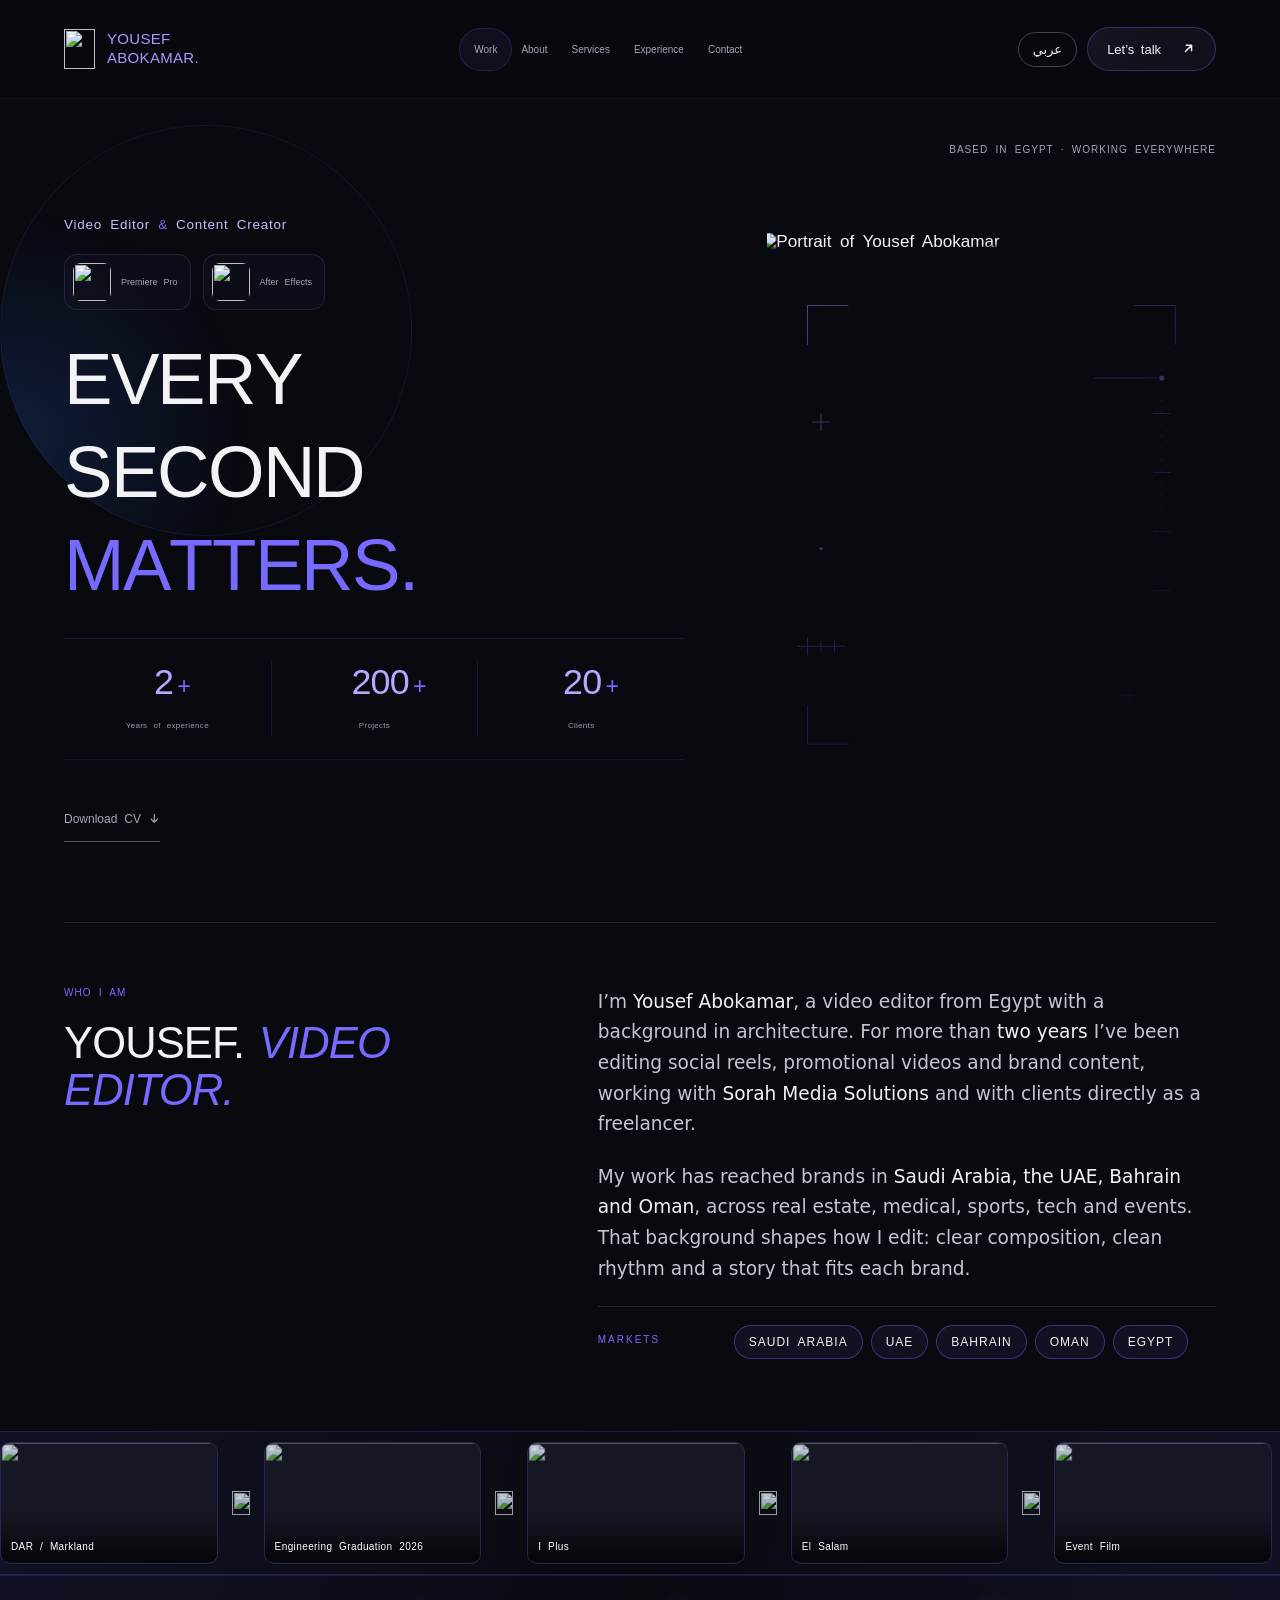
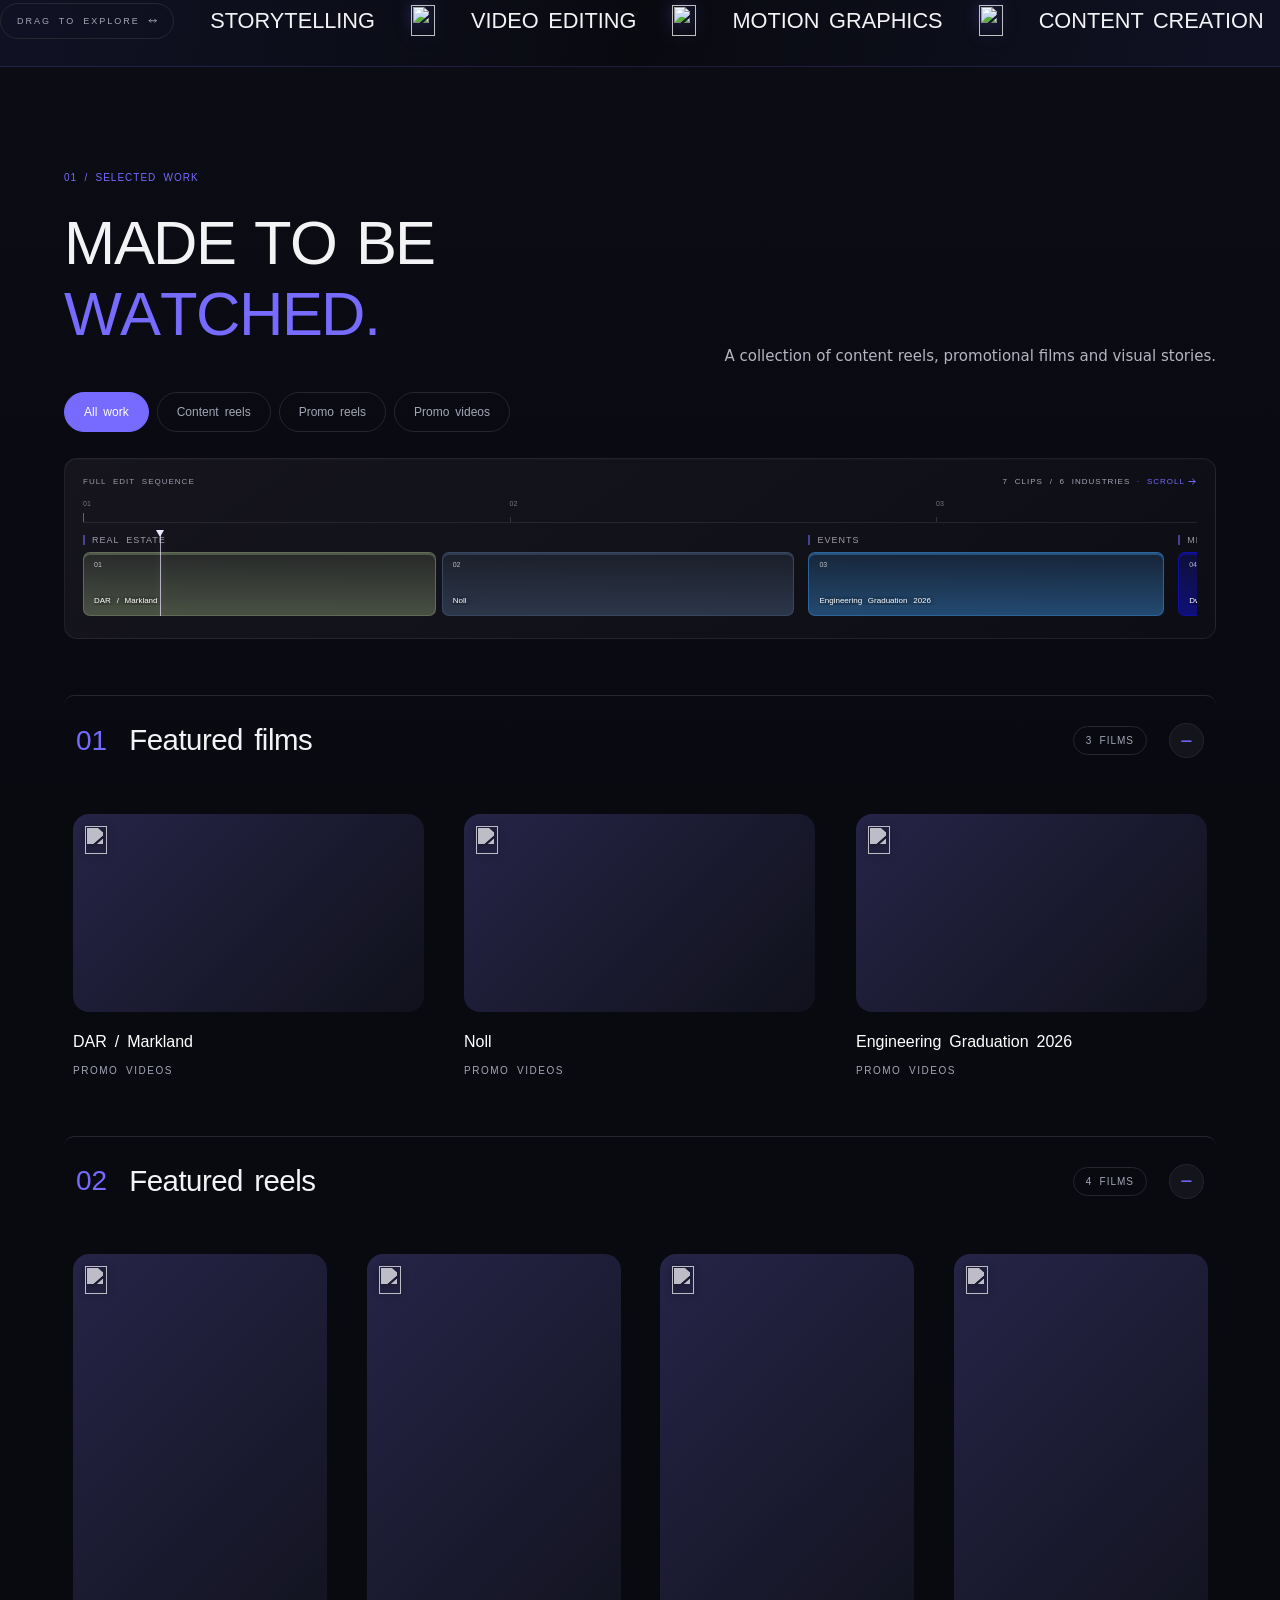
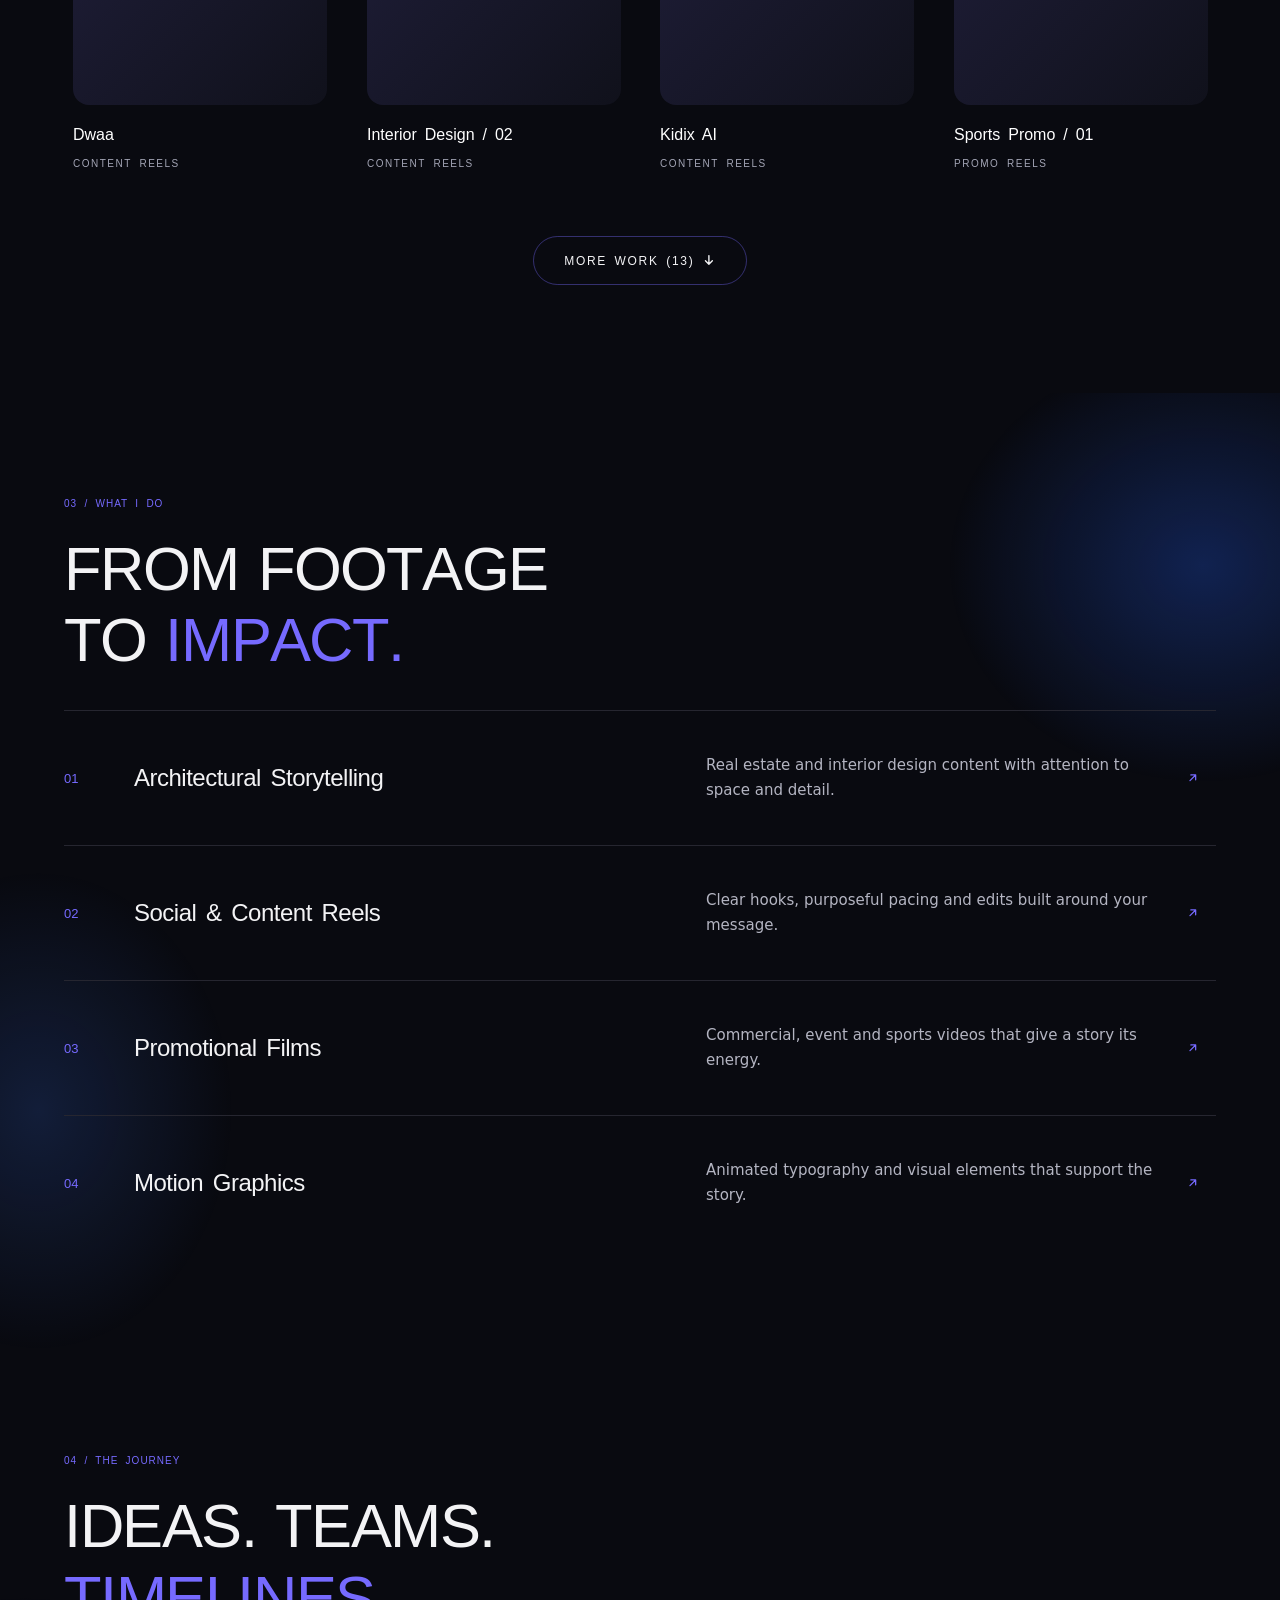
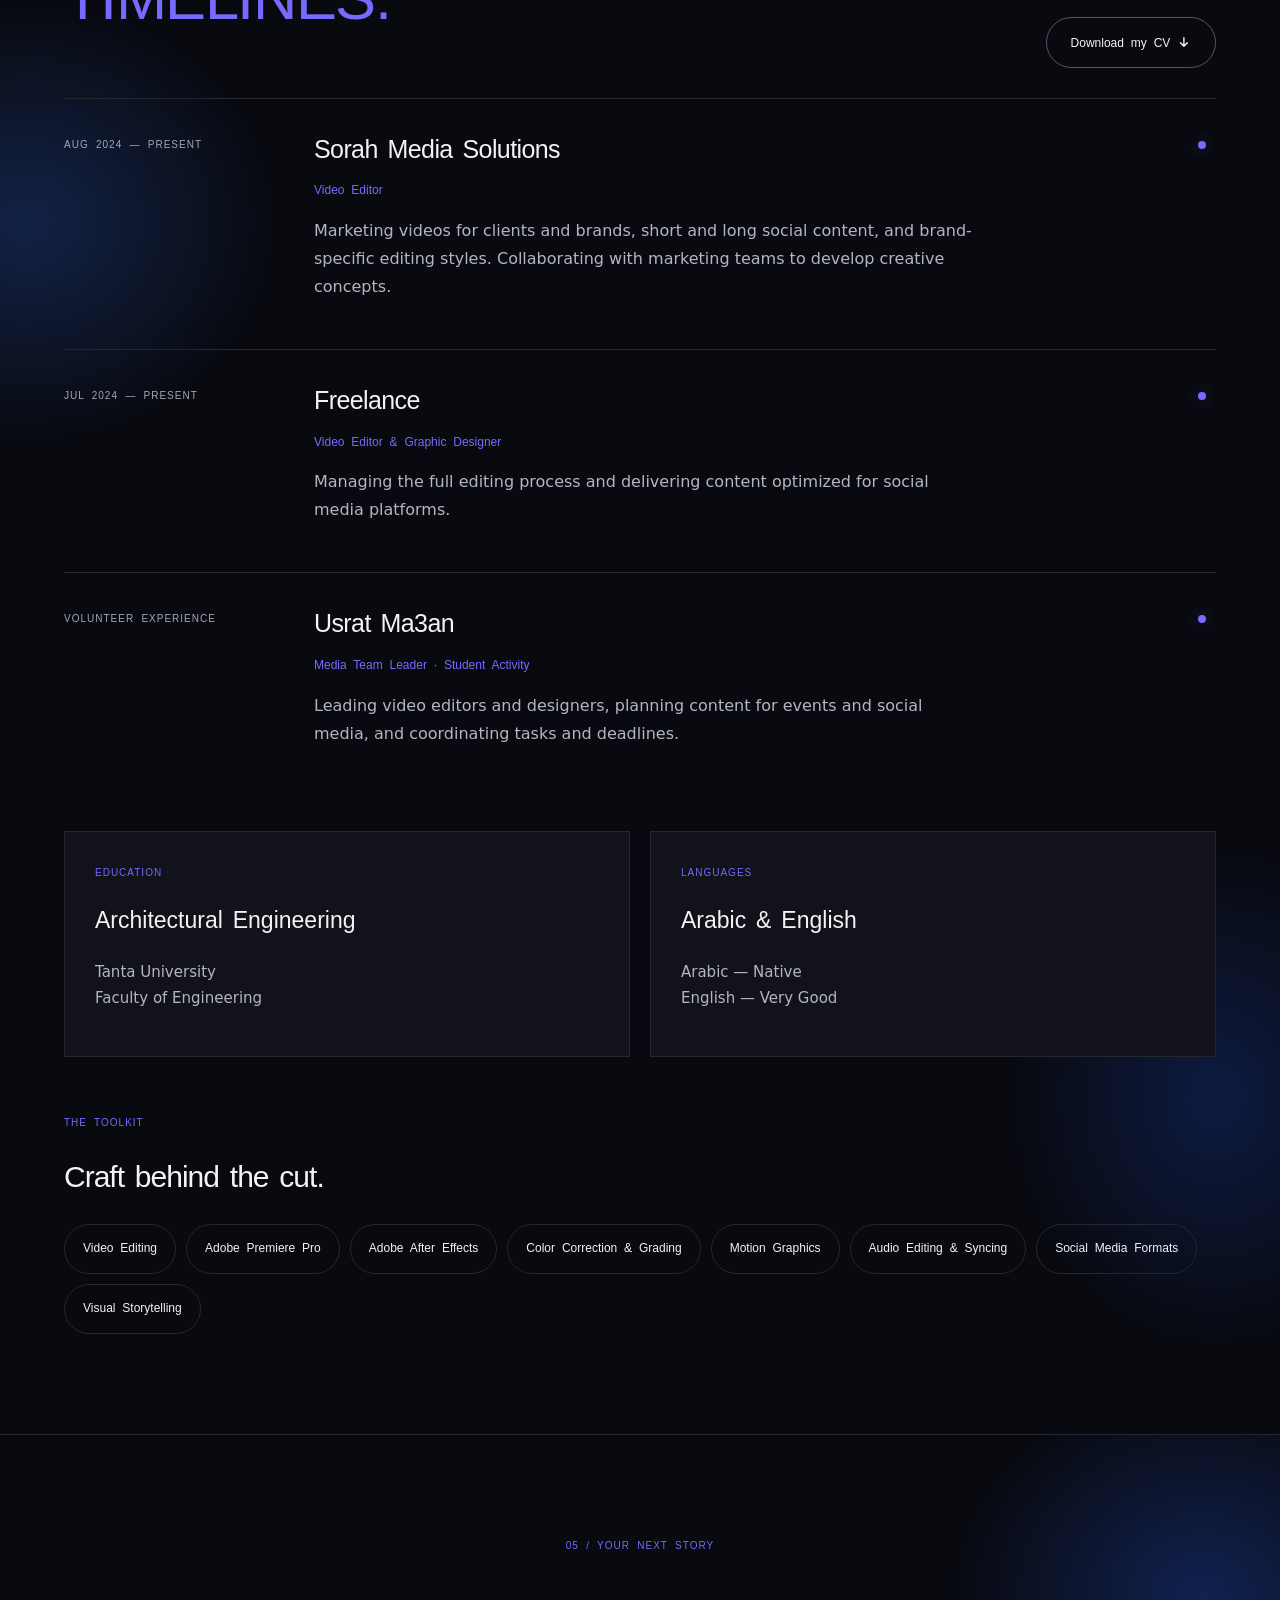
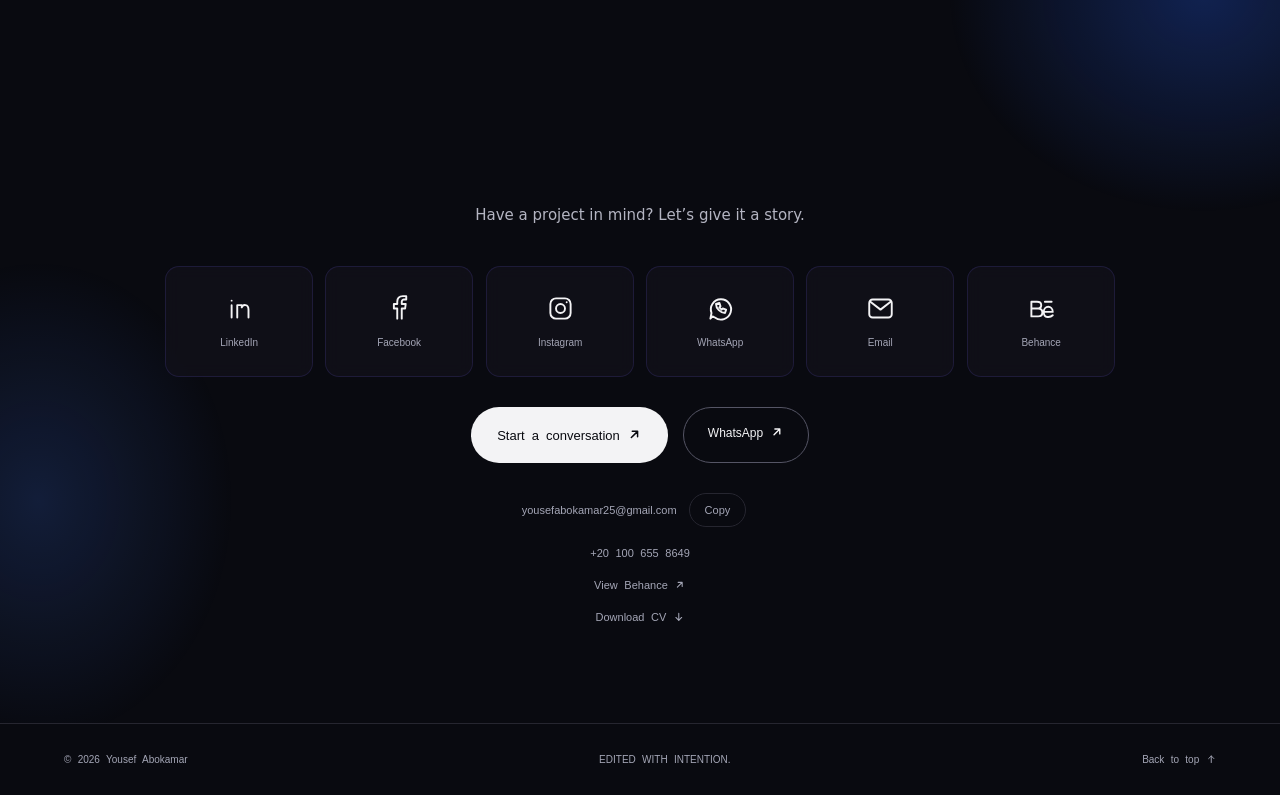
==== commit 92c17ddd: "Intro: 'Yousef. Video editor.' with architecture background in description (preview) Co-Authored-By:" ====
--- a/index.html
+++ b/index.html
@@ -65,7 +65,7 @@
 var p=v.play();if(p&&p.catch)p.catch(function(){start()});t.push(setTimeout(start,1400));t.push(setTimeout(go,6000));
 el.addEventListener('click',function(){go(true)});addEventListener('keydown',function(e){if(e.key==='Escape'||e.key==='Enter'||e.key===' ')go(true)});})();</script>
 <div class="cursor-halo" aria-hidden="true"></div><div class="scroll-progress" aria-hidden="true"></div><header><a class="brand" href="#home" aria-label="Yousef Abokamar home"><img src="assets/logo.png" alt=""><span>YOUSEF<br>ABOKAMAR<span class="dot">.</span></span></a><button class="menu-toggle" aria-label="Toggle navigation" aria-expanded="false" aria-controls="main-nav"><span>Menu</span><span class="menu-icon" aria-hidden="true"><i></i><i></i></span></button><nav id="main-nav" aria-label="Main navigation"><span class="nav-marker" aria-hidden="true"></span><a href="#work">Work</a><a href="#who">About</a><a href="#services">Services</a><a href="#experience">Experience</a><a href="#contact">Contact</a></nav><div class="contact-dropdown"><a class="lang-switch lang-switch-ar" href="ar.html" hreflang="ar" lang="ar" aria-label="النسخة العربية">عربي</a><button class="nav-cta modern-action" id="talk-toggle" type="button" aria-expanded="false" aria-controls="talk-links">Let’s talk <span aria-hidden="true">↗</span></button><div id="talk-links" class="talk-panel" aria-label="Contact Yousef" hidden></div></div></header>
-<main><section id="home" class="hero"><div class="editing-backdrop" aria-hidden="true"></div><div class="hero-top"><span class="location">BASED IN EGYPT · WORKING EVERYWHERE</span></div><div class="hero-composition"><div class="hero-copy"><div class="hero-identity"><p class="hero-role">Video Editor <span>&</span> Content Creator</p><div class="hero-software" aria-label="Editing tools"><span class="software-badge"><img src="assets/premiere-pro-original.svg" alt="" width="40" height="40"><span>Premiere Pro</span></span><span class="software-badge"><img src="assets/after-effects-original.svg" alt="" width="40" height="40"><span>After Effects</span></span></div></div><h1 class="snap-title" aria-label="Every Second Matters."><span class="title-mask" aria-hidden="true"><span class="title-line">Every</span></span><span class="title-mask" aria-hidden="true"><span class="title-line">Second</span></span><span class="title-mask accent" aria-hidden="true"><span class="title-line">Matters.</span></span></h1><div class="hero-stats" aria-label="Career highlights"><div class="hero-stat" aria-label="More than 2 years of experience"><span class="stat-value" aria-hidden="true"><span data-count="2">2</span><span>+</span></span><span class="stat-label">Years of experience</span></div><div class="hero-stat" aria-label="More than 200 projects"><span class="stat-value" aria-hidden="true"><span data-count="200">200</span><span>+</span></span><span class="stat-label">Projects</span></div><div class="hero-stat" aria-label="More than 20 clients"><span class="stat-value" aria-hidden="true"><span data-count="20">20</span><span>+</span></span><span class="stat-label">Clients</span></div></div><div class="hero-bottom"><div class="hero-actions"><a class="cv-link" href="assets/Yousef-Abokamar-CV.pdf" download>Download CV ↓</a></div><span class="tiny">SCROLL TO DISCOVER ↓</span></div></div><figure class="hero-portrait"><svg class="portrait-design" viewBox="0 0 500 700" fill="none" aria-hidden="true" focusable="false"><defs><linearGradient id="portrait-line" x1="20" y1="70" x2="480" y2="630" gradientUnits="userSpaceOnUse"><stop stop-color="#9e96ff" stop-opacity=".55"/><stop offset=".55" stop-color="#4c79ff" stop-opacity=".25"/><stop offset="1" stop-color="#766aff" stop-opacity="0"/></linearGradient></defs><g stroke="url(#portrait-line)" stroke-width="1.2" stroke-linecap="round"><path d="M32 132V86h48M420 86h48v46M32 560v46h48"/><path d="M452 198v286" stroke-dasharray="1 13"/><path d="M442 214h20M442 284h20M442 354h20M442 424h20"/><path d="M38 224h20M48 214v20M404 548h20M414 538v20"/><path d="M20 490h56M32 480v20M48 484v12M64 484v12"/><path d="M372 172h74"/></g><circle cx="452" cy="172" r="3" fill="#766aff" fill-opacity=".5"/><circle cx="48" cy="374" r="2" fill="#72a2ff" fill-opacity=".4"/></svg><picture><source srcset="assets/portrait-left-shadow.webp" type="image/webp"><img src="assets/portrait-left-shadow.png" alt="Portrait of Yousef Abokamar" width="1024" height="1536" fetchpriority="high" decoding="async"></picture></figure></div><section id="who" class="hero-intro" aria-labelledby="intro-title"><div class="intro-body"><span class="eyebrow">WHO I AM</span><h2 id="intro-title" class="intro-title">Video editor &amp; <em>architect.</em></h2><p class="intro-text">I’m <strong>Yousef Abokamar</strong>, a video editor and architectural engineer from Egypt. For more than <strong>two years</strong> I’ve been editing social reels, promotional videos and brand content, working with <strong>Sorah Media Solutions</strong> and with clients directly as a freelancer.</p><p class="intro-text">My work has reached brands in <strong>Saudi Arabia, the UAE, Bahrain and Oman</strong>, across real estate, medical, sports, tech and events. My architecture background shapes how I edit: clear composition, clean rhythm and a story that fits each brand.</p><div class="intro-row"><span class="intro-label">MARKETS</span><ul class="intro-markets"><li>Saudi Arabia</li><li>UAE</li><li>Bahrain</li><li>Oman</li><li>Egypt</li></ul></div></div></section><div class="filmstrip landscape-filmstrip" role="region" aria-label="Landscape video showcase"><div class="filmstrip-track"></div></div></section>
+<main><section id="home" class="hero"><div class="editing-backdrop" aria-hidden="true"></div><div class="hero-top"><span class="location">BASED IN EGYPT · WORKING EVERYWHERE</span></div><div class="hero-composition"><div class="hero-copy"><div class="hero-identity"><p class="hero-role">Video Editor <span>&</span> Content Creator</p><div class="hero-software" aria-label="Editing tools"><span class="software-badge"><img src="assets/premiere-pro-original.svg" alt="" width="40" height="40"><span>Premiere Pro</span></span><span class="software-badge"><img src="assets/after-effects-original.svg" alt="" width="40" height="40"><span>After Effects</span></span></div></div><h1 class="snap-title" aria-label="Every Second Matters."><span class="title-mask" aria-hidden="true"><span class="title-line">Every</span></span><span class="title-mask" aria-hidden="true"><span class="title-line">Second</span></span><span class="title-mask accent" aria-hidden="true"><span class="title-line">Matters.</span></span></h1><div class="hero-stats" aria-label="Career highlights"><div class="hero-stat" aria-label="More than 2 years of experience"><span class="stat-value" aria-hidden="true"><span data-count="2">2</span><span>+</span></span><span class="stat-label">Years of experience</span></div><div class="hero-stat" aria-label="More than 200 projects"><span class="stat-value" aria-hidden="true"><span data-count="200">200</span><span>+</span></span><span class="stat-label">Projects</span></div><div class="hero-stat" aria-label="More than 20 clients"><span class="stat-value" aria-hidden="true"><span data-count="20">20</span><span>+</span></span><span class="stat-label">Clients</span></div></div><div class="hero-bottom"><div class="hero-actions"><a class="cv-link" href="assets/Yousef-Abokamar-CV.pdf" download>Download CV ↓</a></div><span class="tiny">SCROLL TO DISCOVER ↓</span></div></div><figure class="hero-portrait"><svg class="portrait-design" viewBox="0 0 500 700" fill="none" aria-hidden="true" focusable="false"><defs><linearGradient id="portrait-line" x1="20" y1="70" x2="480" y2="630" gradientUnits="userSpaceOnUse"><stop stop-color="#9e96ff" stop-opacity=".55"/><stop offset=".55" stop-color="#4c79ff" stop-opacity=".25"/><stop offset="1" stop-color="#766aff" stop-opacity="0"/></linearGradient></defs><g stroke="url(#portrait-line)" stroke-width="1.2" stroke-linecap="round"><path d="M32 132V86h48M420 86h48v46M32 560v46h48"/><path d="M452 198v286" stroke-dasharray="1 13"/><path d="M442 214h20M442 284h20M442 354h20M442 424h20"/><path d="M38 224h20M48 214v20M404 548h20M414 538v20"/><path d="M20 490h56M32 480v20M48 484v12M64 484v12"/><path d="M372 172h74"/></g><circle cx="452" cy="172" r="3" fill="#766aff" fill-opacity=".5"/><circle cx="48" cy="374" r="2" fill="#72a2ff" fill-opacity=".4"/></svg><picture><source srcset="assets/portrait-left-shadow.webp" type="image/webp"><img src="assets/portrait-left-shadow.png" alt="Portrait of Yousef Abokamar" width="1024" height="1536" fetchpriority="high" decoding="async"></picture></figure></div><section id="who" class="hero-intro" aria-labelledby="intro-title"><div class="intro-body"><span class="eyebrow">WHO I AM</span><h2 id="intro-title" class="intro-title">Yousef. <em>Video editor.</em></h2><p class="intro-text">I’m <strong>Yousef Abokamar</strong>, a video editor from Egypt with a background in architecture. For more than <strong>two years</strong> I’ve been editing social reels, promotional videos and brand content, working with <strong>Sorah Media Solutions</strong> and with clients directly as a freelancer.</p><p class="intro-text">My work has reached brands in <strong>Saudi Arabia, the UAE, Bahrain and Oman</strong>, across real estate, medical, sports, tech and events. That background shapes how I edit: clear composition, clean rhythm and a story that fits each brand.</p><div class="intro-row"><span class="intro-label">MARKETS</span><ul class="intro-markets"><li>Saudi Arabia</li><li>UAE</li><li>Bahrain</li><li>Oman</li><li>Egypt</li></ul></div></div></section><div class="filmstrip landscape-filmstrip" role="region" aria-label="Landscape video showcase"><div class="filmstrip-track"></div></div></section>
 <div class="ticker" tabindex="0" aria-label="Continuously moving skills strip. Drag to explore."><div class="ticker-track"><span class="strip-hint">DRAG TO EXPLORE ↔</span><span>STORYTELLING</span><i class="ticker-symbol" aria-hidden="true"><img src="assets/logo.png" alt="" width="24" height="31"></i><span>VIDEO EDITING</span><i class="ticker-symbol" aria-hidden="true"><img src="assets/logo.png" alt="" width="24" height="31"></i><span>MOTION GRAPHICS</span><i class="ticker-symbol" aria-hidden="true"><img src="assets/logo.png" alt="" width="24" height="31"></i><span>CONTENT CREATION</span><i class="ticker-symbol" aria-hidden="true"><img src="assets/logo.png" alt="" width="24" height="31"></i><span aria-hidden="true">STORYTELLING</span><i class="ticker-symbol" aria-hidden="true"><img src="assets/logo.png" alt="" width="24" height="31"></i><span aria-hidden="true">VIDEO EDITING</span><i class="ticker-symbol" aria-hidden="true"><img src="assets/logo.png" alt="" width="24" height="31"></i><span aria-hidden="true">MOTION GRAPHICS</span><i class="ticker-symbol" aria-hidden="true"><img src="assets/logo.png" alt="" width="24" height="31"></i><span aria-hidden="true">CONTENT CREATION</span><i class="ticker-symbol" aria-hidden="true"><img src="assets/logo.png" alt="" width="24" height="31"></i></div></div>
 <section id="work" class="section"><div class="editing-backdrop" aria-hidden="true"></div><div class="section-head"><div><span class="eyebrow">01 / SELECTED WORK</span><h2>Made to be<br><em>watched.</em></h2></div><p>A collection of content reels, promotional films and visual stories.</p></div><div class="filters" aria-label="Filter by format"><button class="active" data-type="All" aria-pressed="true">All work</button><button data-type="Content Reels" aria-pressed="false">Content reels</button><button data-type="Promo Reels" aria-pressed="false">Promo reels</button><button data-type="Promo Videos" aria-pressed="false">Promo videos</button><label class="select-label">Industry <select id="category"><option value="All">All industries</option></select></label></div><div class="work-controls"><label class="search-label">Search work <input type="search" id="work-search" placeholder="Project or industry…"></label><div class="view-controls" aria-label="Project layout"><button id="grid-view" aria-pressed="true">Grid ▦</button><button id="cinema-view" aria-pressed="false">Cinema ▤</button></div></div><p id="results" class="tiny" aria-live="polite"></p><div id="category-jumps" class="category-jumps" aria-label="Jump to work category"></div><div id="projects" class="projects"></div><noscript><ul class="noscript-work"><li><a href="assets/videos/1LARTjoNPa0jROnTMwBOfv8Z0u_AVnirV.mp4">DAR / Markland</a> — Real Estate / Promo Videos</li><li><a href="assets/videos/1KIiBjM488M53fspq0vwLWPE-s2pa7otE.mp4">Engineering Graduation 2026</a> — Events / Promo Videos</li><li><a href="assets/videos/1UfgcLgQG2W5bP_xNQP_wAmauaPER1eRB.mp4">I Plus</a> — Sports / Promo Videos</li><li><a href="assets/videos/1nQfLRsGVL9XhNOq-fnRUfWLQmrEqlZcd.mp4">Interior Design / 01</a> — Interior Design / Content Reels</li><li><a href="assets/videos/1RePahRdkRGmkz-tcddZugPKxt6pxm3wd.mp4">Interior Design / 02</a> — Interior Design / Content Reels</li><li><a href="assets/videos/12omd3GJOGJJWhv8olYMtmvOtHIImv4ya.mp4">Narodne / 01</a> — Commercial / Content Reels</li><li><a href="assets/videos/1HqcCV-P8kXwOggqVXdS9lxTu46S0yflU.mp4">Narodne / 02</a> — Commercial / Content Reels</li><li><a href="assets/videos/18zJ1akewh5r2xSdIyM2W7405MKH1mldT.mp4">Medical Content / 01</a> — Medical / Content Reels</li><li><a href="assets/videos/1MEuWs8MWK9OQE3UYNYU1B0_pwFkssYOL.mp4">Medical Content / 02</a> — Medical / Content Reels</li><li><a href="assets/videos/1ndwIJoAUl-D1sjy6vWg8xyu-3K2oHehF.mp4">Dwaa</a> — Medical / Content Reels</li><li><a href="assets/videos/11zYBEThEEDVteeRH6sZKDgzYw1cB2mqS.mp4">Tech Content</a> — Tech / Content Reels</li><li><a href="assets/videos/1yk7F5qSYZdy7hlmoKAMAB0KCu9Gt6IXJ.mp4">Kidix AI</a> — Tech / Content Reels</li><li><a href="assets/videos/1oPuGB0vPawAL86W-TY24Jzd-2636JDHs.mp4">Sports Promo / 01</a> — Sports / Promo Reels</li><li><a href="assets/videos/1-C7PYZnIoM0lXCxbbrrW8rW8nS6rAEiw.mp4">Sports Promo / 02</a> — Sports / Promo Reels</li><li><a href="assets/videos/1JNkq8a8tr1m-Z8V2leMyC213tG8tl66b.mp4">Stay Tuned</a> — Teasers / Promo Reels</li><li><a href="assets/videos/15PQvPuV9mxQ52AgFZVeaMwSg-xlCzPTL.mp4">El Salam</a> — Events / Promo Videos</li><li><a href="assets/videos/1edh3CmXxmfi974iShhm6viDYmKG0mUS-.mp4">Event Film</a> — Events / Promo Videos</li><li><a href="assets/videos/1Nyc3ADA3s9v55lXnT1uoV91zrHB56dDq.mp4">YTB A.E.</a> — Events / Promo Videos</li><li><a href="assets/videos/1oGehzqQjlYaaojvVrpFkjyjUUVh8LKMB.mp4">Noll</a> — Real Estate / Promo Videos</li><li><a href="assets/videos/1ahF5SVMppzt0v9GGR7YdTpb0YgdVgSqM.mp4">Shaqraa Project</a> — Real Estate / Promo Videos</li></ul></noscript></section>
 
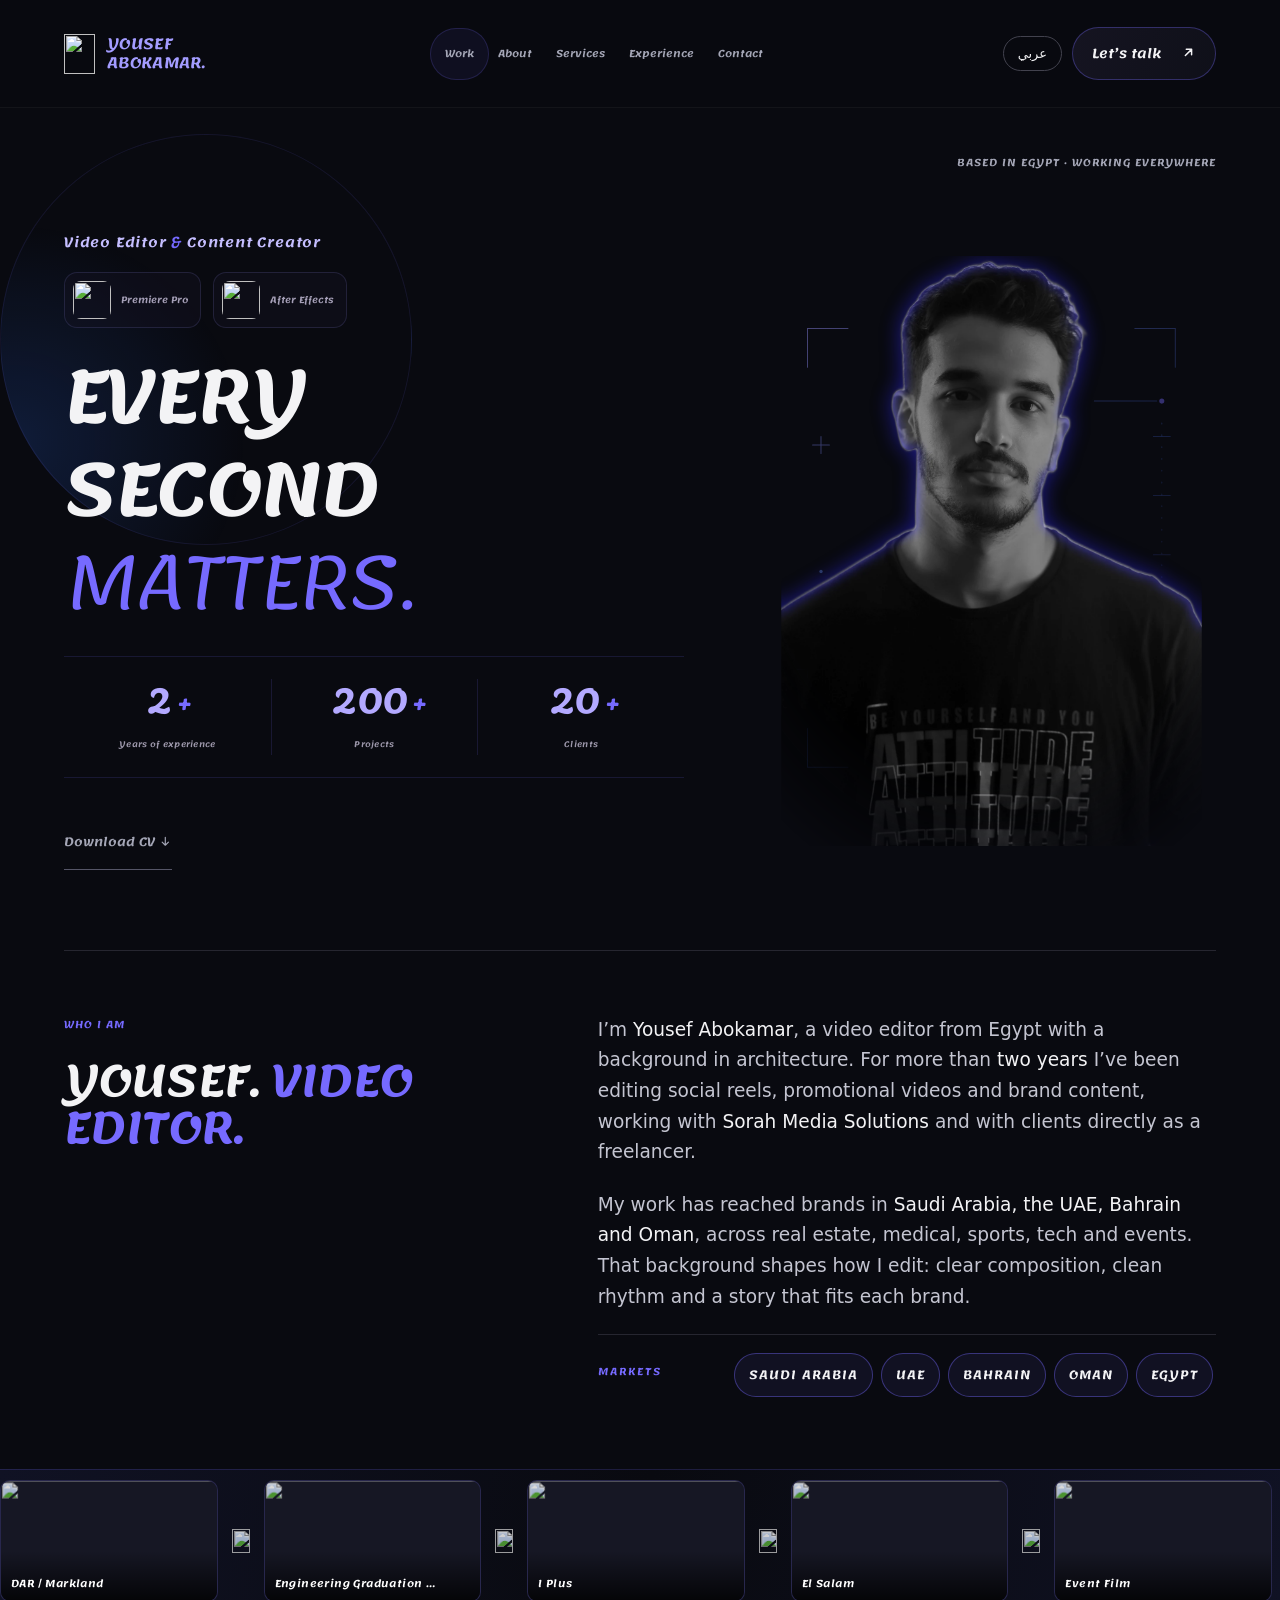
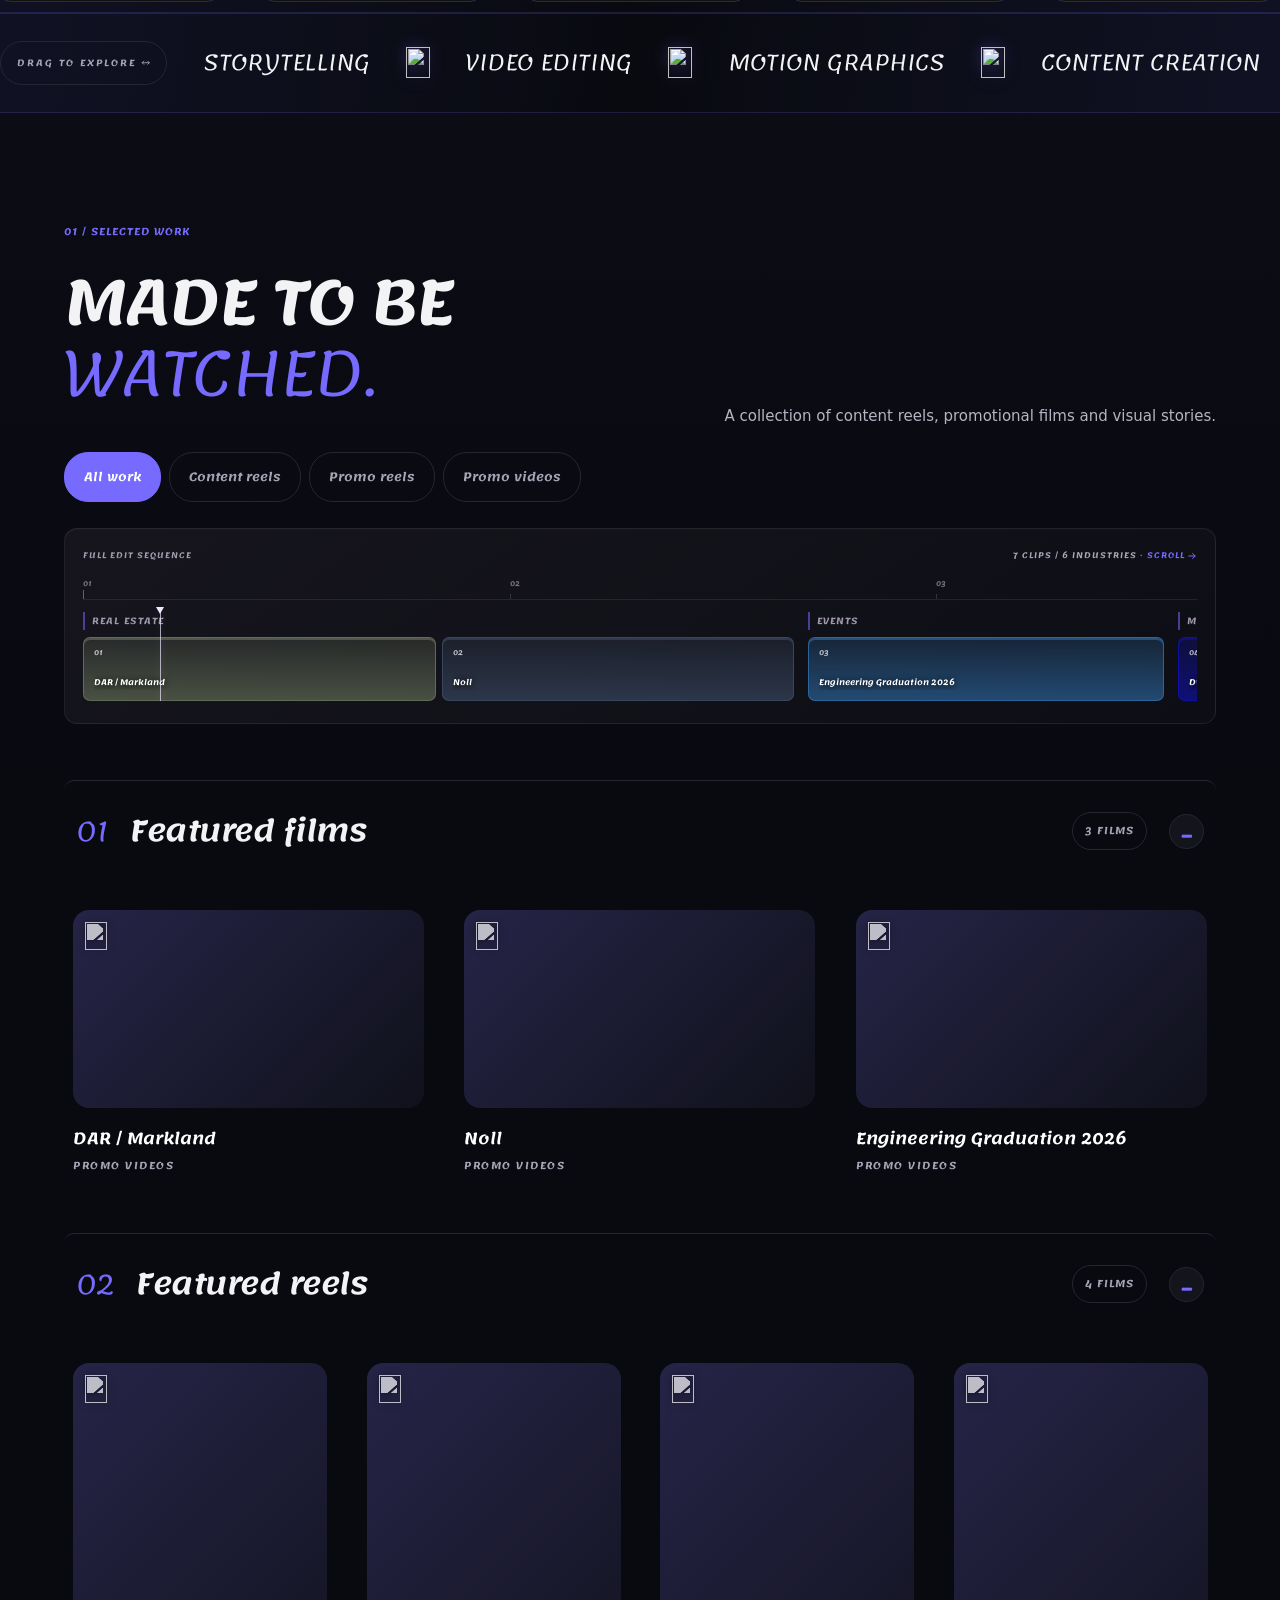
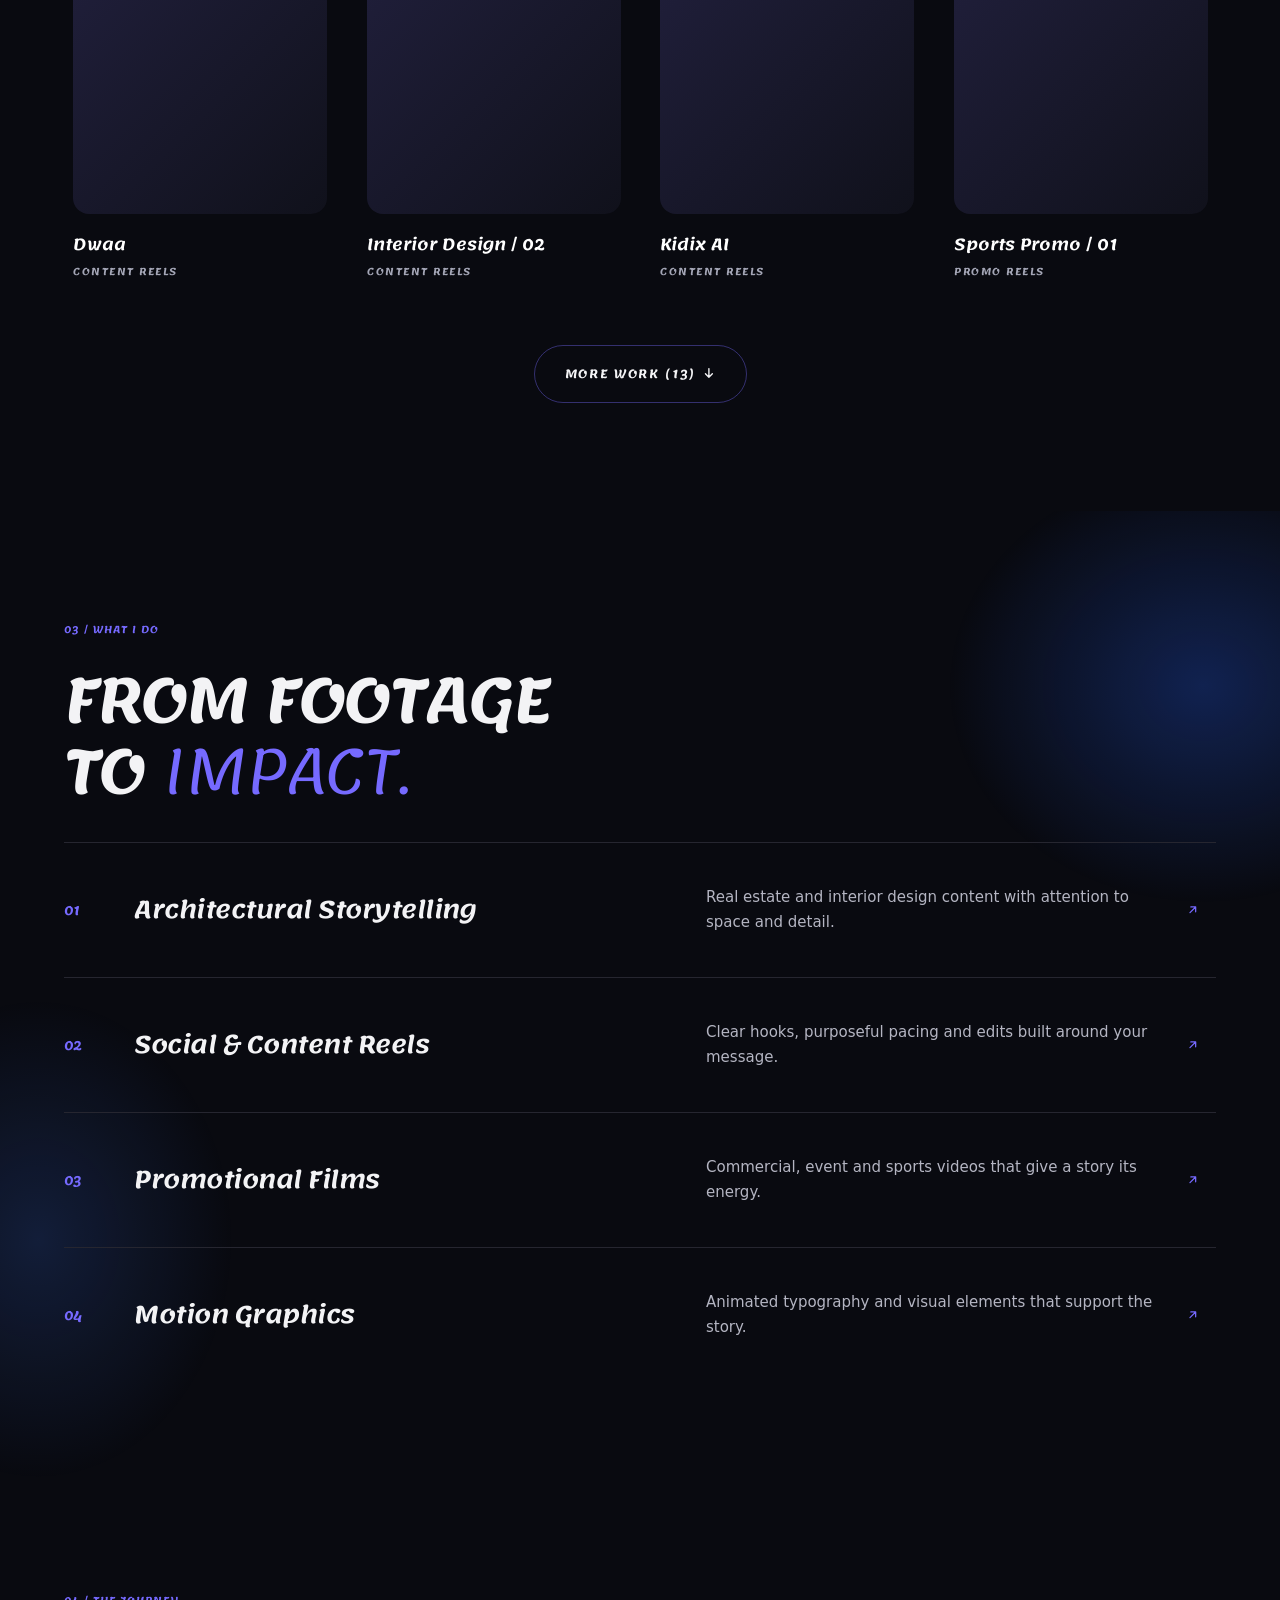
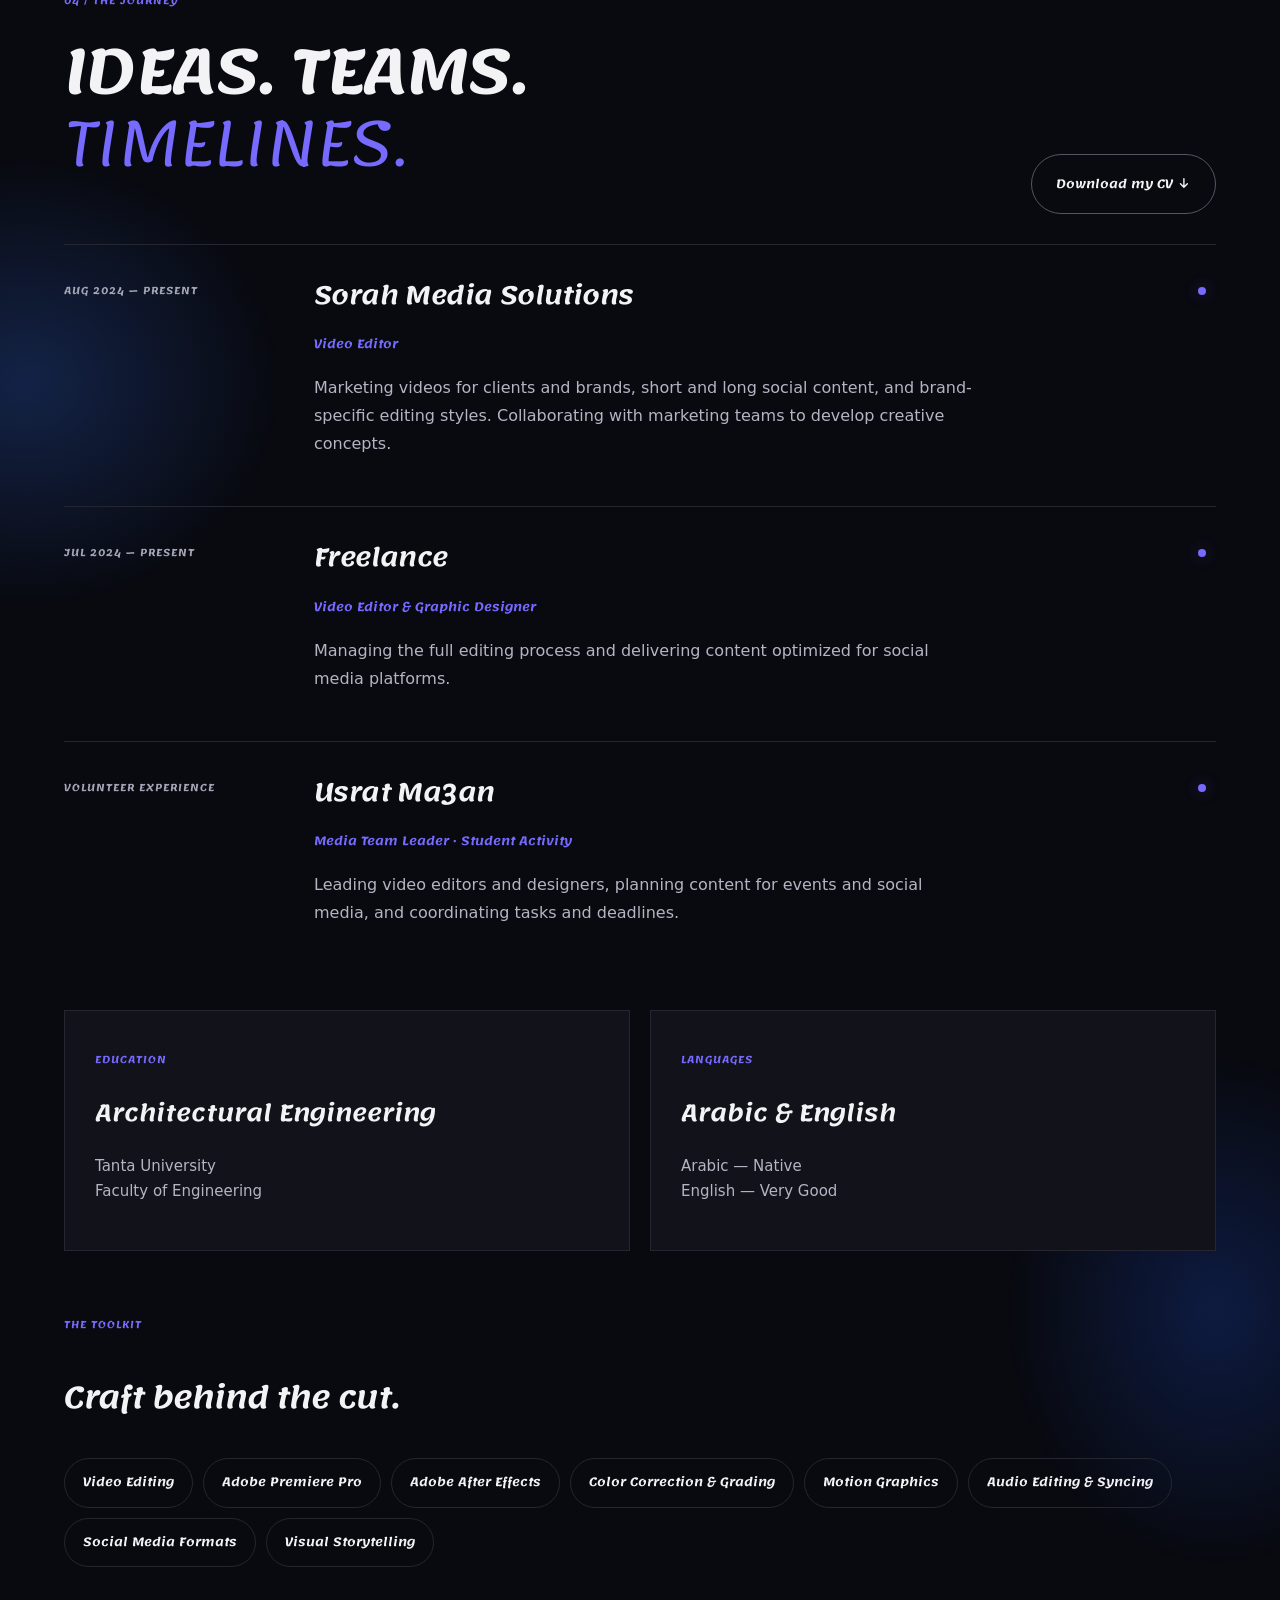
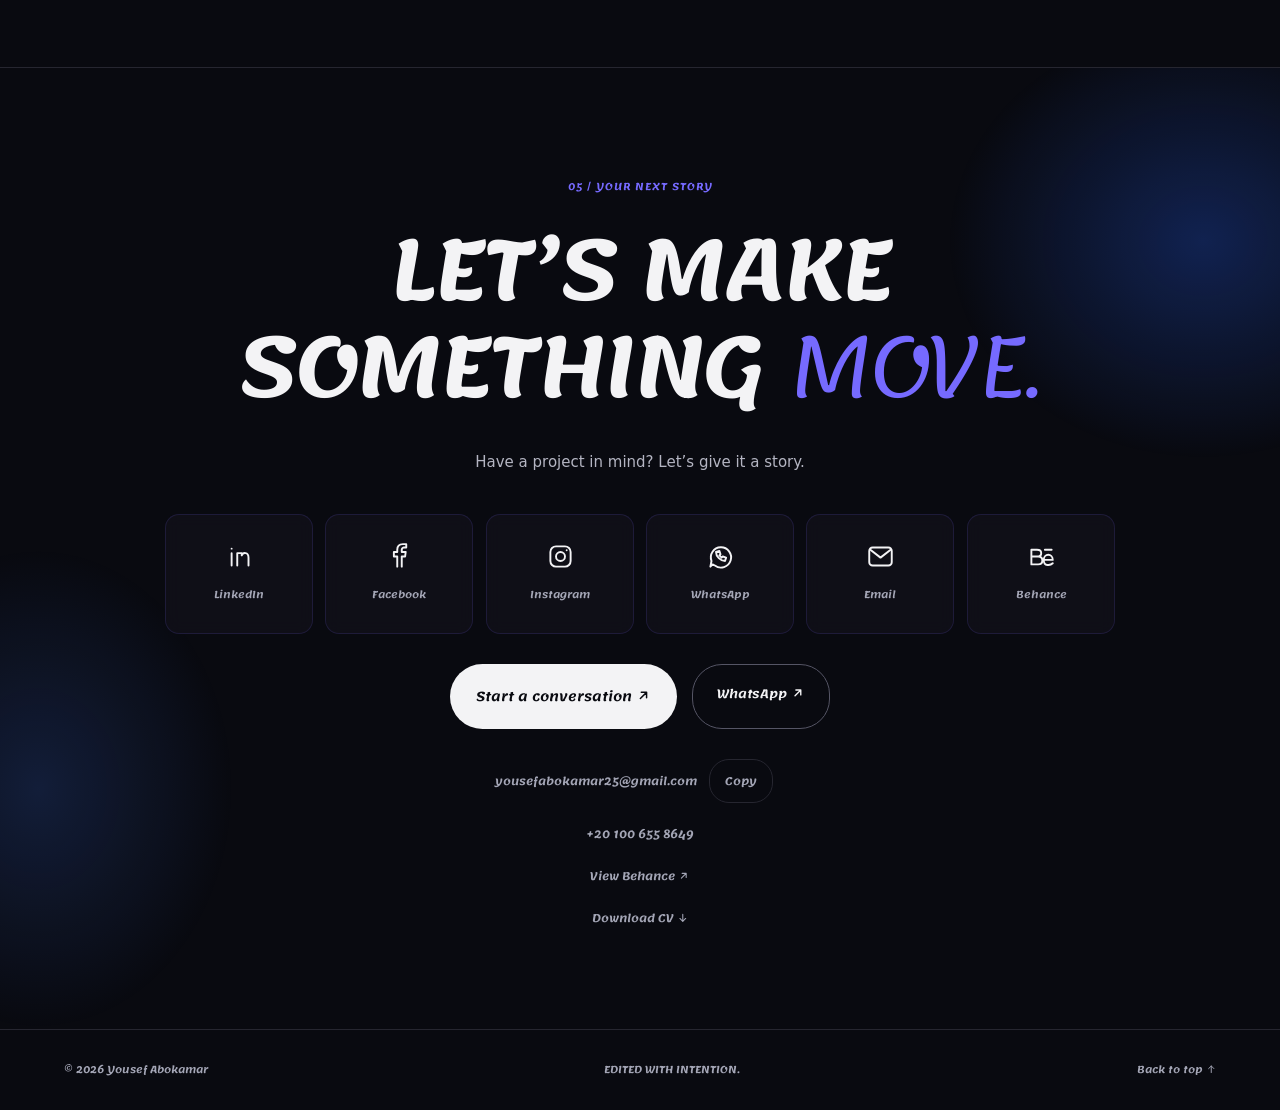
==== commit e4decafd: "Preview: Lemonada for English display text, new full-quality portrait Co-Authored-By: Claude Opus 5." ====
--- a/index.html
+++ b/index.html
@@ -44,9 +44,9 @@
 <meta property="og:type" content="website"><meta property="og:site_name" content="Yousef Abokamar"><meta property="og:title" content="Yousef Abokamar — Video Editor &amp; Content Creator"><meta property="og:description" content="Yousef Abokamar — Video editor and content creator. Explore commercial, architectural, event and social media video work."><meta property="og:url" content="https://yousefc63.github.io/"><meta property="og:image" content="https://yousefc63.github.io/assets/og-image.jpg"><meta property="og:image:width" content="1200"><meta property="og:image:height" content="630"><meta property="og:image:alt" content="Yousef Abokamar — Every frame, a feeling.">
 <meta name="twitter:card" content="summary_large_image"><meta name="twitter:title" content="Yousef Abokamar — Video Editor &amp; Content Creator"><meta name="twitter:description" content="Yousef Abokamar — Video editor and content creator. Explore commercial, architectural, event and social media video work."><meta name="twitter:image" content="https://yousefc63.github.io/assets/og-image.jpg">
 <link rel="icon" href="favicon.ico" sizes="any"><link rel="icon" type="image/png" sizes="32x32" href="assets/favicon-32.png"><link rel="icon" type="image/png" sizes="64x64" href="assets/favicon.png"><link rel="apple-touch-icon" href="assets/apple-touch-icon.png">
-<link rel="preload" href="assets/portrait-left-shadow.webp" as="image" type="image/webp" fetchpriority="high"><link rel="preload" href="assets/fonts/Rostex-Regular.woff" as="font" type="font/woff" crossorigin>
+<link rel="preload" href="assets/portrait-yousef.webp" as="image" type="image/webp" fetchpriority="high"><link rel="preload" href="assets/fonts/Rostex-Regular.woff" as="font" type="font/woff" crossorigin>
 <script type="application/ld+json">{"@context": "https://schema.org", "@type": "Person", "name": "Yousef Abokamar", "jobTitle": "Video Editor & Content Creator", "url": "https://yousefc63.github.io/", "image": "https://yousefc63.github.io/assets/og-image.jpg", "email": "mailto:yousefabokamar25@gmail.com", "address": {"@type": "PostalAddress", "addressCountry": "EG"}, "alumniOf": "Tanta University, Faculty of Engineering", "knowsAbout": ["Video Editing", "Motion Graphics", "Color Grading", "Adobe Premiere Pro", "Adobe After Effects"], "sameAs": ["https://www.linkedin.com/in/yousef-abokamar-b58677314", "https://www.instagram.com/abokamar63", "https://www.behance.net/yousefabokamar", "https://www.facebook.com/share/1ExhpyMuTG/?mibextid=wwXIfr"]}</script>
-<link rel="stylesheet" href="style.css?v=20261122b"></head>
+<link rel="stylesheet" href="style.css?v=20261122b"><style id="en-display-font">@font-face{font-family:Rostex;src:url('assets/fonts/Lemonada-Latin-600.woff2') format('woff2');font-weight:400;font-style:normal;font-display:swap}@font-face{font-family:Rostex;src:url('assets/fonts/Lemonada-Latin-600.woff2') format('woff2');font-weight:400;font-style:italic;font-display:swap}@font-face{font-family:Rostex;src:url('assets/fonts/Lemonada-Latin-700.woff2') format('woff2');font-weight:700;font-style:normal;font-display:swap}@font-face{font-family:RostexOutline;src:url('assets/fonts/Lemonada-Latin-300.woff2') format('woff2');font-weight:400;font-style:normal;font-display:swap}@font-face{font-family:RostexOutline;src:url('assets/fonts/Lemonada-Latin-300.woff2') format('woff2');font-weight:400;font-style:italic;font-display:swap}html:not([lang=ar]) body *{word-spacing:normal!important}</style></head>
 <body><div id="intro" aria-hidden="true"><div class="intro-glow"></div><div class="intro-logo"><video muted playsinline preload="none" disablepictureinpicture></video><img class="intro-still" src="assets/logo.png" alt=""></div><div class="intro-bar"><i></i></div></div>
 <script>(function(){var d=document.documentElement,el=document.getElementById('intro');if(!el)return;if(!d.classList.contains('intro-on')){d.classList.remove('intro-hold');el.remove();return;}
 var v=el.querySelector('video'),box=el.querySelector('.intro-logo'),done=false,t=[];var ua=navigator.userAgent,apple=/iP(hone|ad|od)/.test(ua)||(navigator.platform==='MacIntel'&&navigator.maxTouchPoints>1)||(/Safari\//.test(ua)&&!/Chrome|Chromium|CriOS|Edg|OPR|Android|Firefox/.test(ua));if(apple||!v.canPlayType('video/webm; codecs="vp9"')){el.classList.add('mp4-mode');v.poster='assets/intro/logo-intro-poster.jpg';v.src='assets/intro/logo-intro.mp4';}else{v.src='assets/intro/logo-intro.webm';}
@@ -65,7 +65,7 @@
 var p=v.play();if(p&&p.catch)p.catch(function(){start()});t.push(setTimeout(start,1400));t.push(setTimeout(go,6000));
 el.addEventListener('click',function(){go(true)});addEventListener('keydown',function(e){if(e.key==='Escape'||e.key==='Enter'||e.key===' ')go(true)});})();</script>
 <div class="cursor-halo" aria-hidden="true"></div><div class="scroll-progress" aria-hidden="true"></div><header><a class="brand" href="#home" aria-label="Yousef Abokamar home"><img src="assets/logo.png" alt=""><span>YOUSEF<br>ABOKAMAR<span class="dot">.</span></span></a><button class="menu-toggle" aria-label="Toggle navigation" aria-expanded="false" aria-controls="main-nav"><span>Menu</span><span class="menu-icon" aria-hidden="true"><i></i><i></i></span></button><nav id="main-nav" aria-label="Main navigation"><span class="nav-marker" aria-hidden="true"></span><a href="#work">Work</a><a href="#who">About</a><a href="#services">Services</a><a href="#experience">Experience</a><a href="#contact">Contact</a></nav><div class="contact-dropdown"><a class="lang-switch lang-switch-ar" href="ar.html" hreflang="ar" lang="ar" aria-label="النسخة العربية">عربي</a><button class="nav-cta modern-action" id="talk-toggle" type="button" aria-expanded="false" aria-controls="talk-links">Let’s talk <span aria-hidden="true">↗</span></button><div id="talk-links" class="talk-panel" aria-label="Contact Yousef" hidden></div></div></header>
-<main><section id="home" class="hero"><div class="editing-backdrop" aria-hidden="true"></div><div class="hero-top"><span class="location">BASED IN EGYPT · WORKING EVERYWHERE</span></div><div class="hero-composition"><div class="hero-copy"><div class="hero-identity"><p class="hero-role">Video Editor <span>&</span> Content Creator</p><div class="hero-software" aria-label="Editing tools"><span class="software-badge"><img src="assets/premiere-pro-original.svg" alt="" width="40" height="40"><span>Premiere Pro</span></span><span class="software-badge"><img src="assets/after-effects-original.svg" alt="" width="40" height="40"><span>After Effects</span></span></div></div><h1 class="snap-title" aria-label="Every Second Matters."><span class="title-mask" aria-hidden="true"><span class="title-line">Every</span></span><span class="title-mask" aria-hidden="true"><span class="title-line">Second</span></span><span class="title-mask accent" aria-hidden="true"><span class="title-line">Matters.</span></span></h1><div class="hero-stats" aria-label="Career highlights"><div class="hero-stat" aria-label="More than 2 years of experience"><span class="stat-value" aria-hidden="true"><span data-count="2">2</span><span>+</span></span><span class="stat-label">Years of experience</span></div><div class="hero-stat" aria-label="More than 200 projects"><span class="stat-value" aria-hidden="true"><span data-count="200">200</span><span>+</span></span><span class="stat-label">Projects</span></div><div class="hero-stat" aria-label="More than 20 clients"><span class="stat-value" aria-hidden="true"><span data-count="20">20</span><span>+</span></span><span class="stat-label">Clients</span></div></div><div class="hero-bottom"><div class="hero-actions"><a class="cv-link" href="assets/Yousef-Abokamar-CV.pdf" download>Download CV ↓</a></div><span class="tiny">SCROLL TO DISCOVER ↓</span></div></div><figure class="hero-portrait"><svg class="portrait-design" viewBox="0 0 500 700" fill="none" aria-hidden="true" focusable="false"><defs><linearGradient id="portrait-line" x1="20" y1="70" x2="480" y2="630" gradientUnits="userSpaceOnUse"><stop stop-color="#9e96ff" stop-opacity=".55"/><stop offset=".55" stop-color="#4c79ff" stop-opacity=".25"/><stop offset="1" stop-color="#766aff" stop-opacity="0"/></linearGradient></defs><g stroke="url(#portrait-line)" stroke-width="1.2" stroke-linecap="round"><path d="M32 132V86h48M420 86h48v46M32 560v46h48"/><path d="M452 198v286" stroke-dasharray="1 13"/><path d="M442 214h20M442 284h20M442 354h20M442 424h20"/><path d="M38 224h20M48 214v20M404 548h20M414 538v20"/><path d="M20 490h56M32 480v20M48 484v12M64 484v12"/><path d="M372 172h74"/></g><circle cx="452" cy="172" r="3" fill="#766aff" fill-opacity=".5"/><circle cx="48" cy="374" r="2" fill="#72a2ff" fill-opacity=".4"/></svg><picture><source srcset="assets/portrait-left-shadow.webp" type="image/webp"><img src="assets/portrait-left-shadow.png" alt="Portrait of Yousef Abokamar" width="1024" height="1536" fetchpriority="high" decoding="async"></picture></figure></div><section id="who" class="hero-intro" aria-labelledby="intro-title"><div class="intro-body"><span class="eyebrow">WHO I AM</span><h2 id="intro-title" class="intro-title">Yousef. <em>Video editor.</em></h2><p class="intro-text">I’m <strong>Yousef Abokamar</strong>, a video editor from Egypt with a background in architecture. For more than <strong>two years</strong> I’ve been editing social reels, promotional videos and brand content, working with <strong>Sorah Media Solutions</strong> and with clients directly as a freelancer.</p><p class="intro-text">My work has reached brands in <strong>Saudi Arabia, the UAE, Bahrain and Oman</strong>, across real estate, medical, sports, tech and events. That background shapes how I edit: clear composition, clean rhythm and a story that fits each brand.</p><div class="intro-row"><span class="intro-label">MARKETS</span><ul class="intro-markets"><li>Saudi Arabia</li><li>UAE</li><li>Bahrain</li><li>Oman</li><li>Egypt</li></ul></div></div></section><div class="filmstrip landscape-filmstrip" role="region" aria-label="Landscape video showcase"><div class="filmstrip-track"></div></div></section>
+<main><section id="home" class="hero"><div class="editing-backdrop" aria-hidden="true"></div><div class="hero-top"><span class="location">BASED IN EGYPT · WORKING EVERYWHERE</span></div><div class="hero-composition"><div class="hero-copy"><div class="hero-identity"><p class="hero-role">Video Editor <span>&</span> Content Creator</p><div class="hero-software" aria-label="Editing tools"><span class="software-badge"><img src="assets/premiere-pro-original.svg" alt="" width="40" height="40"><span>Premiere Pro</span></span><span class="software-badge"><img src="assets/after-effects-original.svg" alt="" width="40" height="40"><span>After Effects</span></span></div></div><h1 class="snap-title" aria-label="Every Second Matters."><span class="title-mask" aria-hidden="true"><span class="title-line">Every</span></span><span class="title-mask" aria-hidden="true"><span class="title-line">Second</span></span><span class="title-mask accent" aria-hidden="true"><span class="title-line">Matters.</span></span></h1><div class="hero-stats" aria-label="Career highlights"><div class="hero-stat" aria-label="More than 2 years of experience"><span class="stat-value" aria-hidden="true"><span data-count="2">2</span><span>+</span></span><span class="stat-label">Years of experience</span></div><div class="hero-stat" aria-label="More than 200 projects"><span class="stat-value" aria-hidden="true"><span data-count="200">200</span><span>+</span></span><span class="stat-label">Projects</span></div><div class="hero-stat" aria-label="More than 20 clients"><span class="stat-value" aria-hidden="true"><span data-count="20">20</span><span>+</span></span><span class="stat-label">Clients</span></div></div><div class="hero-bottom"><div class="hero-actions"><a class="cv-link" href="assets/Yousef-Abokamar-CV.pdf" download>Download CV ↓</a></div><span class="tiny">SCROLL TO DISCOVER ↓</span></div></div><figure class="hero-portrait"><svg class="portrait-design" viewBox="0 0 500 700" fill="none" aria-hidden="true" focusable="false"><defs><linearGradient id="portrait-line" x1="20" y1="70" x2="480" y2="630" gradientUnits="userSpaceOnUse"><stop stop-color="#9e96ff" stop-opacity=".55"/><stop offset=".55" stop-color="#4c79ff" stop-opacity=".25"/><stop offset="1" stop-color="#766aff" stop-opacity="0"/></linearGradient></defs><g stroke="url(#portrait-line)" stroke-width="1.2" stroke-linecap="round"><path d="M32 132V86h48M420 86h48v46M32 560v46h48"/><path d="M452 198v286" stroke-dasharray="1 13"/><path d="M442 214h20M442 284h20M442 354h20M442 424h20"/><path d="M38 224h20M48 214v20M404 548h20M414 538v20"/><path d="M20 490h56M32 480v20M48 484v12M64 484v12"/><path d="M372 172h74"/></g><circle cx="452" cy="172" r="3" fill="#766aff" fill-opacity=".5"/><circle cx="48" cy="374" r="2" fill="#72a2ff" fill-opacity=".4"/></svg><picture><source srcset="assets/portrait-yousef.webp" type="image/webp"><img src="assets/portrait-yousef.png" alt="Portrait of Yousef Abokamar" width="1200" height="1800" fetchpriority="high" decoding="async"></picture></figure></div><section id="who" class="hero-intro" aria-labelledby="intro-title"><div class="intro-body"><span class="eyebrow">WHO I AM</span><h2 id="intro-title" class="intro-title">Yousef. <em>Video editor.</em></h2><p class="intro-text">I’m <strong>Yousef Abokamar</strong>, a video editor from Egypt with a background in architecture. For more than <strong>two years</strong> I’ve been editing social reels, promotional videos and brand content, working with <strong>Sorah Media Solutions</strong> and with clients directly as a freelancer.</p><p class="intro-text">My work has reached brands in <strong>Saudi Arabia, the UAE, Bahrain and Oman</strong>, across real estate, medical, sports, tech and events. That background shapes how I edit: clear composition, clean rhythm and a story that fits each brand.</p><div class="intro-row"><span class="intro-label">MARKETS</span><ul class="intro-markets"><li>Saudi Arabia</li><li>UAE</li><li>Bahrain</li><li>Oman</li><li>Egypt</li></ul></div></div></section><div class="filmstrip landscape-filmstrip" role="region" aria-label="Landscape video showcase"><div class="filmstrip-track"></div></div></section>
 <div class="ticker" tabindex="0" aria-label="Continuously moving skills strip. Drag to explore."><div class="ticker-track"><span class="strip-hint">DRAG TO EXPLORE ↔</span><span>STORYTELLING</span><i class="ticker-symbol" aria-hidden="true"><img src="assets/logo.png" alt="" width="24" height="31"></i><span>VIDEO EDITING</span><i class="ticker-symbol" aria-hidden="true"><img src="assets/logo.png" alt="" width="24" height="31"></i><span>MOTION GRAPHICS</span><i class="ticker-symbol" aria-hidden="true"><img src="assets/logo.png" alt="" width="24" height="31"></i><span>CONTENT CREATION</span><i class="ticker-symbol" aria-hidden="true"><img src="assets/logo.png" alt="" width="24" height="31"></i><span aria-hidden="true">STORYTELLING</span><i class="ticker-symbol" aria-hidden="true"><img src="assets/logo.png" alt="" width="24" height="31"></i><span aria-hidden="true">VIDEO EDITING</span><i class="ticker-symbol" aria-hidden="true"><img src="assets/logo.png" alt="" width="24" height="31"></i><span aria-hidden="true">MOTION GRAPHICS</span><i class="ticker-symbol" aria-hidden="true"><img src="assets/logo.png" alt="" width="24" height="31"></i><span aria-hidden="true">CONTENT CREATION</span><i class="ticker-symbol" aria-hidden="true"><img src="assets/logo.png" alt="" width="24" height="31"></i></div></div>
 <section id="work" class="section"><div class="editing-backdrop" aria-hidden="true"></div><div class="section-head"><div><span class="eyebrow">01 / SELECTED WORK</span><h2>Made to be<br><em>watched.</em></h2></div><p>A collection of content reels, promotional films and visual stories.</p></div><div class="filters" aria-label="Filter by format"><button class="active" data-type="All" aria-pressed="true">All work</button><button data-type="Content Reels" aria-pressed="false">Content reels</button><button data-type="Promo Reels" aria-pressed="false">Promo reels</button><button data-type="Promo Videos" aria-pressed="false">Promo videos</button><label class="select-label">Industry <select id="category"><option value="All">All industries</option></select></label></div><div class="work-controls"><label class="search-label">Search work <input type="search" id="work-search" placeholder="Project or industry…"></label><div class="view-controls" aria-label="Project layout"><button id="grid-view" aria-pressed="true">Grid ▦</button><button id="cinema-view" aria-pressed="false">Cinema ▤</button></div></div><p id="results" class="tiny" aria-live="polite"></p><div id="category-jumps" class="category-jumps" aria-label="Jump to work category"></div><div id="projects" class="projects"></div><noscript><ul class="noscript-work"><li><a href="assets/videos/1LARTjoNPa0jROnTMwBOfv8Z0u_AVnirV.mp4">DAR / Markland</a> — Real Estate / Promo Videos</li><li><a href="assets/videos/1KIiBjM488M53fspq0vwLWPE-s2pa7otE.mp4">Engineering Graduation 2026</a> — Events / Promo Videos</li><li><a href="assets/videos/1UfgcLgQG2W5bP_xNQP_wAmauaPER1eRB.mp4">I Plus</a> — Sports / Promo Videos</li><li><a href="assets/videos/1nQfLRsGVL9XhNOq-fnRUfWLQmrEqlZcd.mp4">Interior Design / 01</a> — Interior Design / Content Reels</li><li><a href="assets/videos/1RePahRdkRGmkz-tcddZugPKxt6pxm3wd.mp4">Interior Design / 02</a> — Interior Design / Content Reels</li><li><a href="assets/videos/12omd3GJOGJJWhv8olYMtmvOtHIImv4ya.mp4">Narodne / 01</a> — Commercial / Content Reels</li><li><a href="assets/videos/1HqcCV-P8kXwOggqVXdS9lxTu46S0yflU.mp4">Narodne / 02</a> — Commercial / Content Reels</li><li><a href="assets/videos/18zJ1akewh5r2xSdIyM2W7405MKH1mldT.mp4">Medical Content / 01</a> — Medical / Content Reels</li><li><a href="assets/videos/1MEuWs8MWK9OQE3UYNYU1B0_pwFkssYOL.mp4">Medical Content / 02</a> — Medical / Content Reels</li><li><a href="assets/videos/1ndwIJoAUl-D1sjy6vWg8xyu-3K2oHehF.mp4">Dwaa</a> — Medical / Content Reels</li><li><a href="assets/videos/11zYBEThEEDVteeRH6sZKDgzYw1cB2mqS.mp4">Tech Content</a> — Tech / Content Reels</li><li><a href="assets/videos/1yk7F5qSYZdy7hlmoKAMAB0KCu9Gt6IXJ.mp4">Kidix AI</a> — Tech / Content Reels</li><li><a href="assets/videos/1oPuGB0vPawAL86W-TY24Jzd-2636JDHs.mp4">Sports Promo / 01</a> — Sports / Promo Reels</li><li><a href="assets/videos/1-C7PYZnIoM0lXCxbbrrW8rW8nS6rAEiw.mp4">Sports Promo / 02</a> — Sports / Promo Reels</li><li><a href="assets/videos/1JNkq8a8tr1m-Z8V2leMyC213tG8tl66b.mp4">Stay Tuned</a> — Teasers / Promo Reels</li><li><a href="assets/videos/15PQvPuV9mxQ52AgFZVeaMwSg-xlCzPTL.mp4">El Salam</a> — Events / Promo Videos</li><li><a href="assets/videos/1edh3CmXxmfi974iShhm6viDYmKG0mUS-.mp4">Event Film</a> — Events / Promo Videos</li><li><a href="assets/videos/1Nyc3ADA3s9v55lXnT1uoV91zrHB56dDq.mp4">YTB A.E.</a> — Events / Promo Videos</li><li><a href="assets/videos/1oGehzqQjlYaaojvVrpFkjyjUUVh8LKMB.mp4">Noll</a> — Real Estate / Promo Videos</li><li><a href="assets/videos/1ahF5SVMppzt0v9GGR7YdTpb0YgdVgSqM.mp4">Shaqraa Project</a> — Real Estate / Promo Videos</li></ul></noscript></section>
 
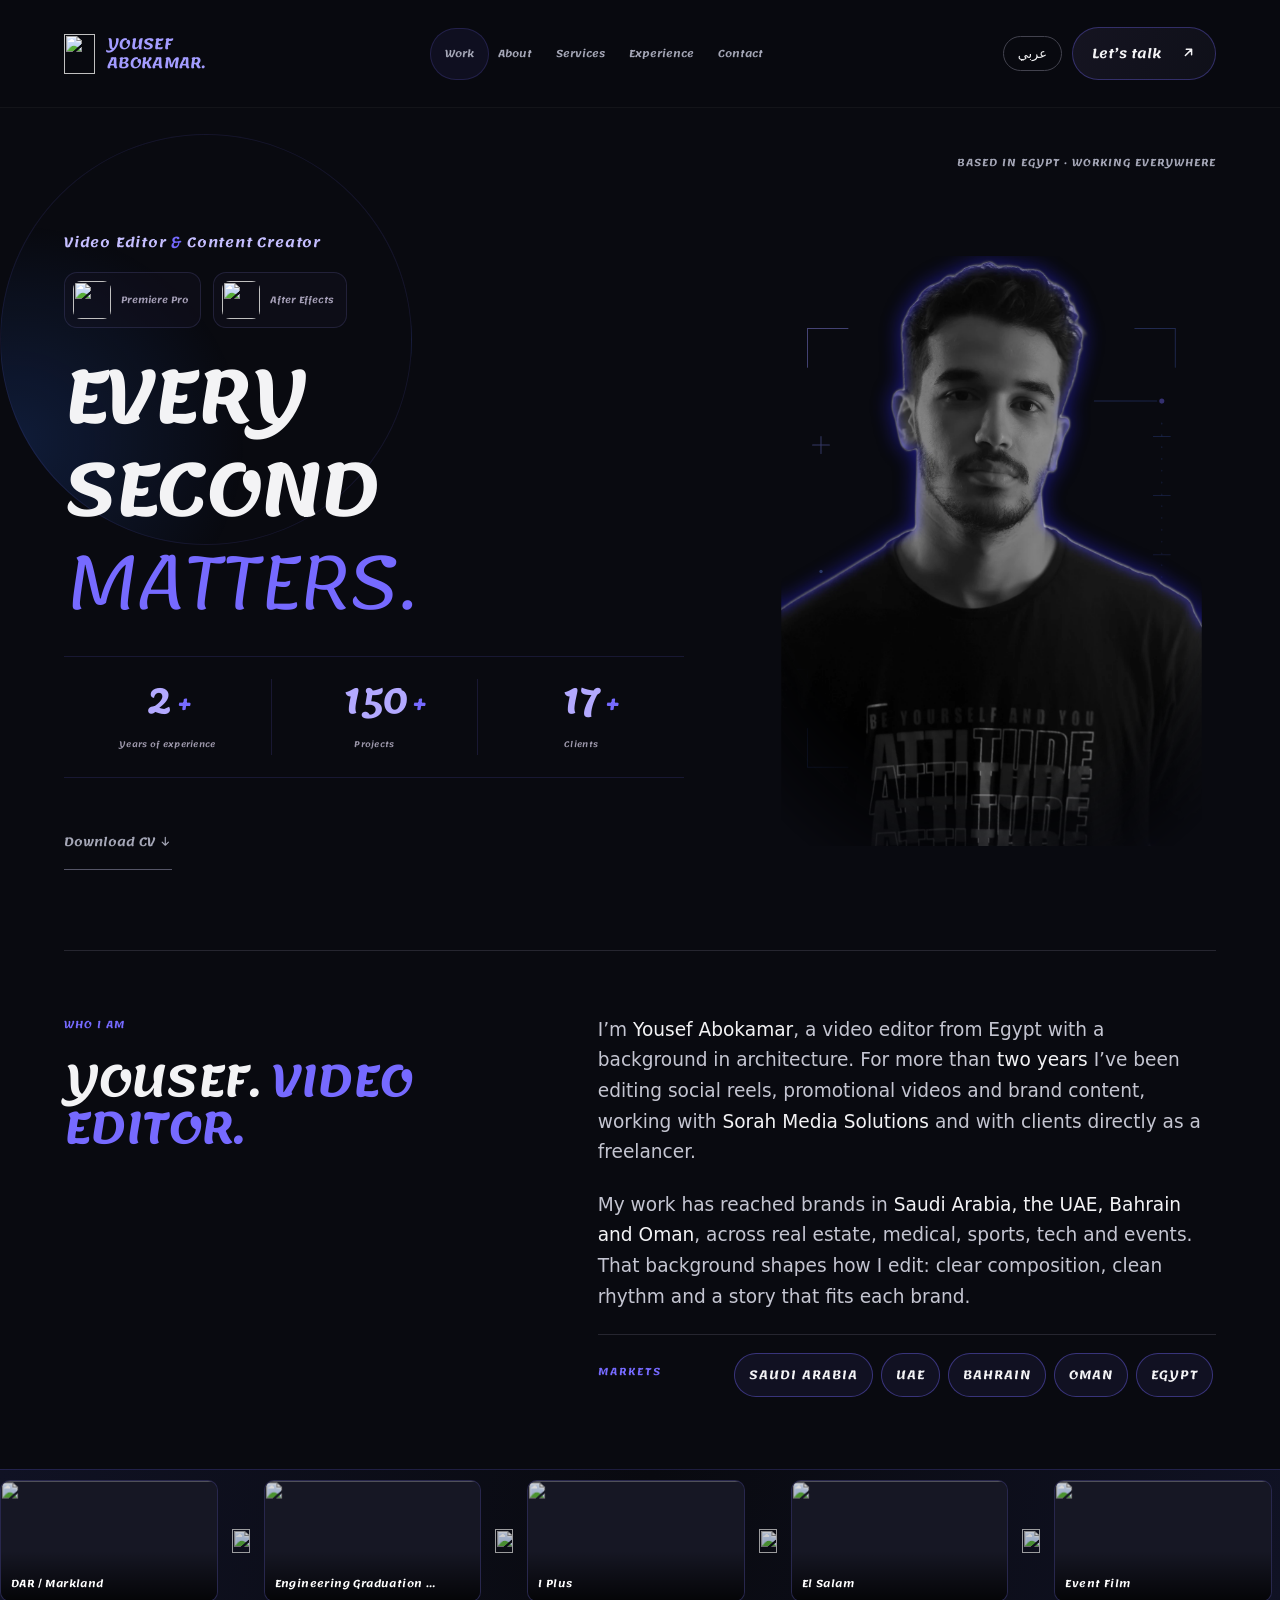
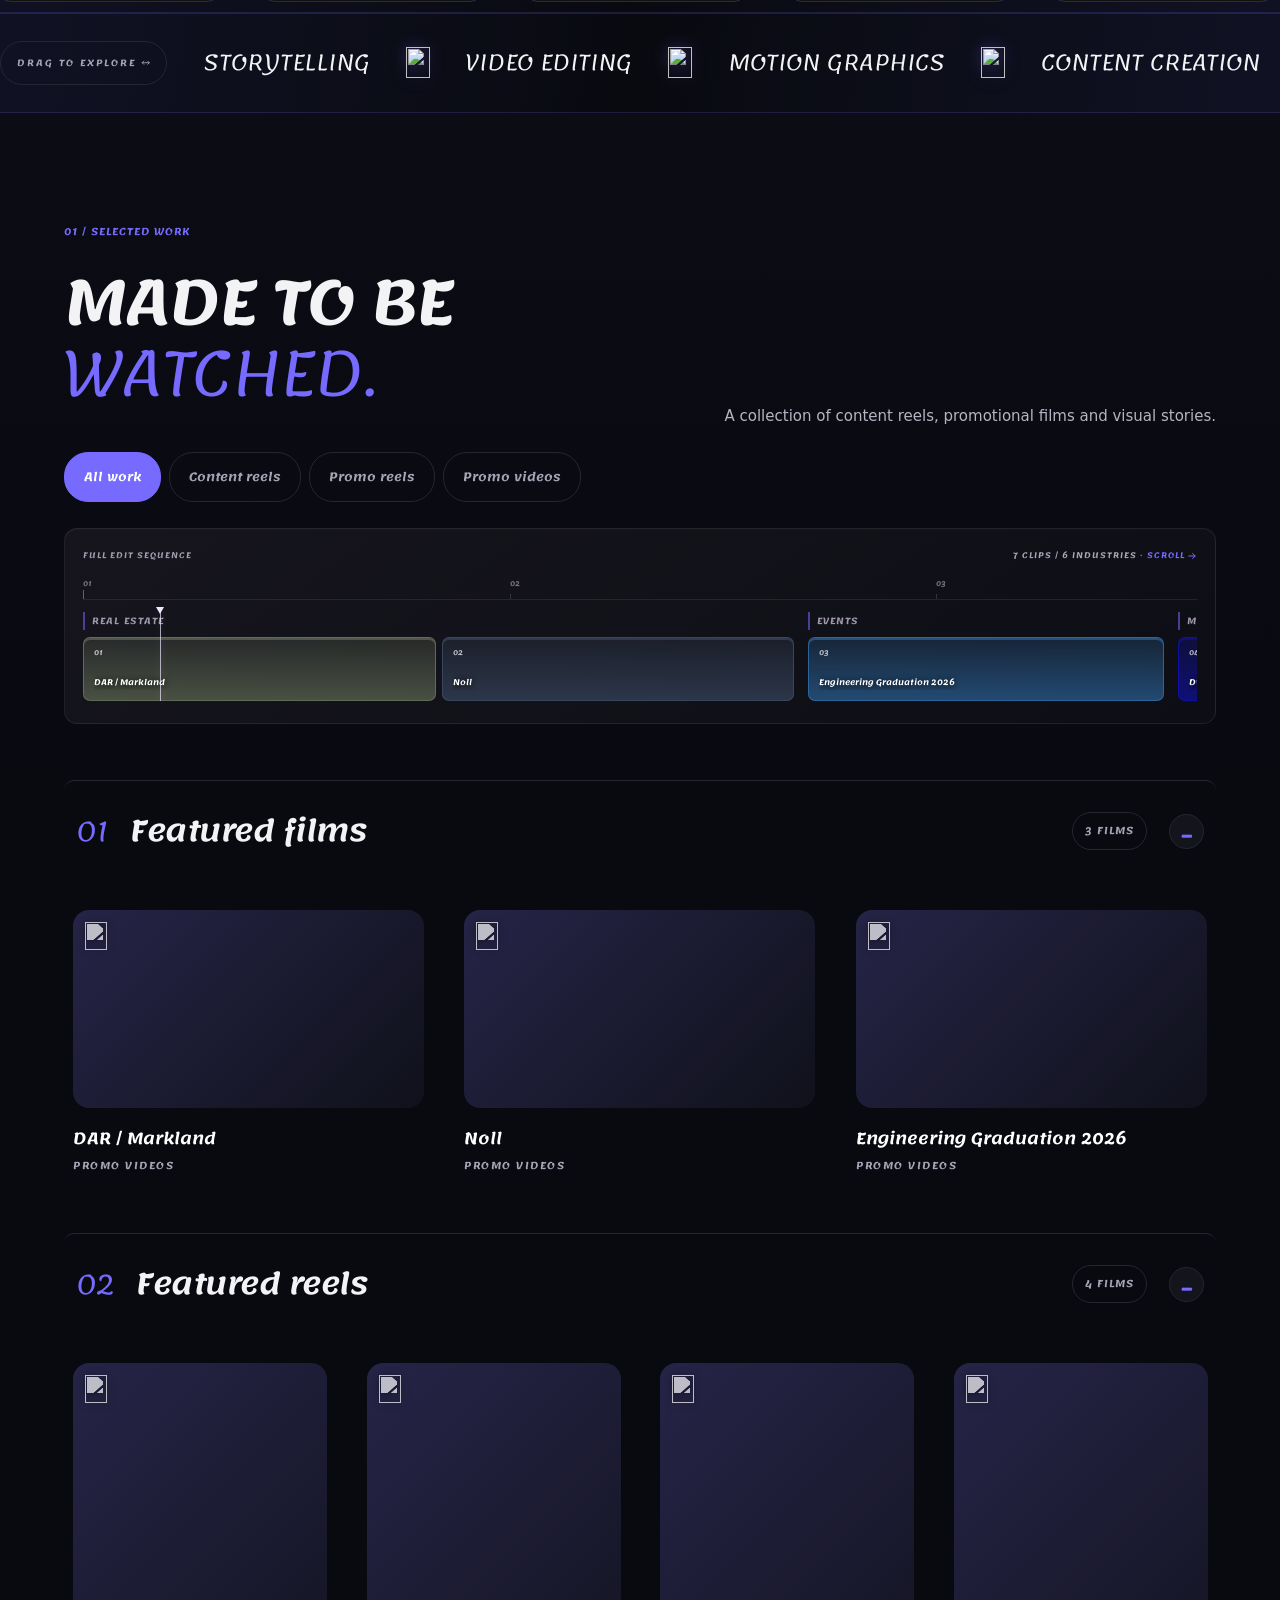
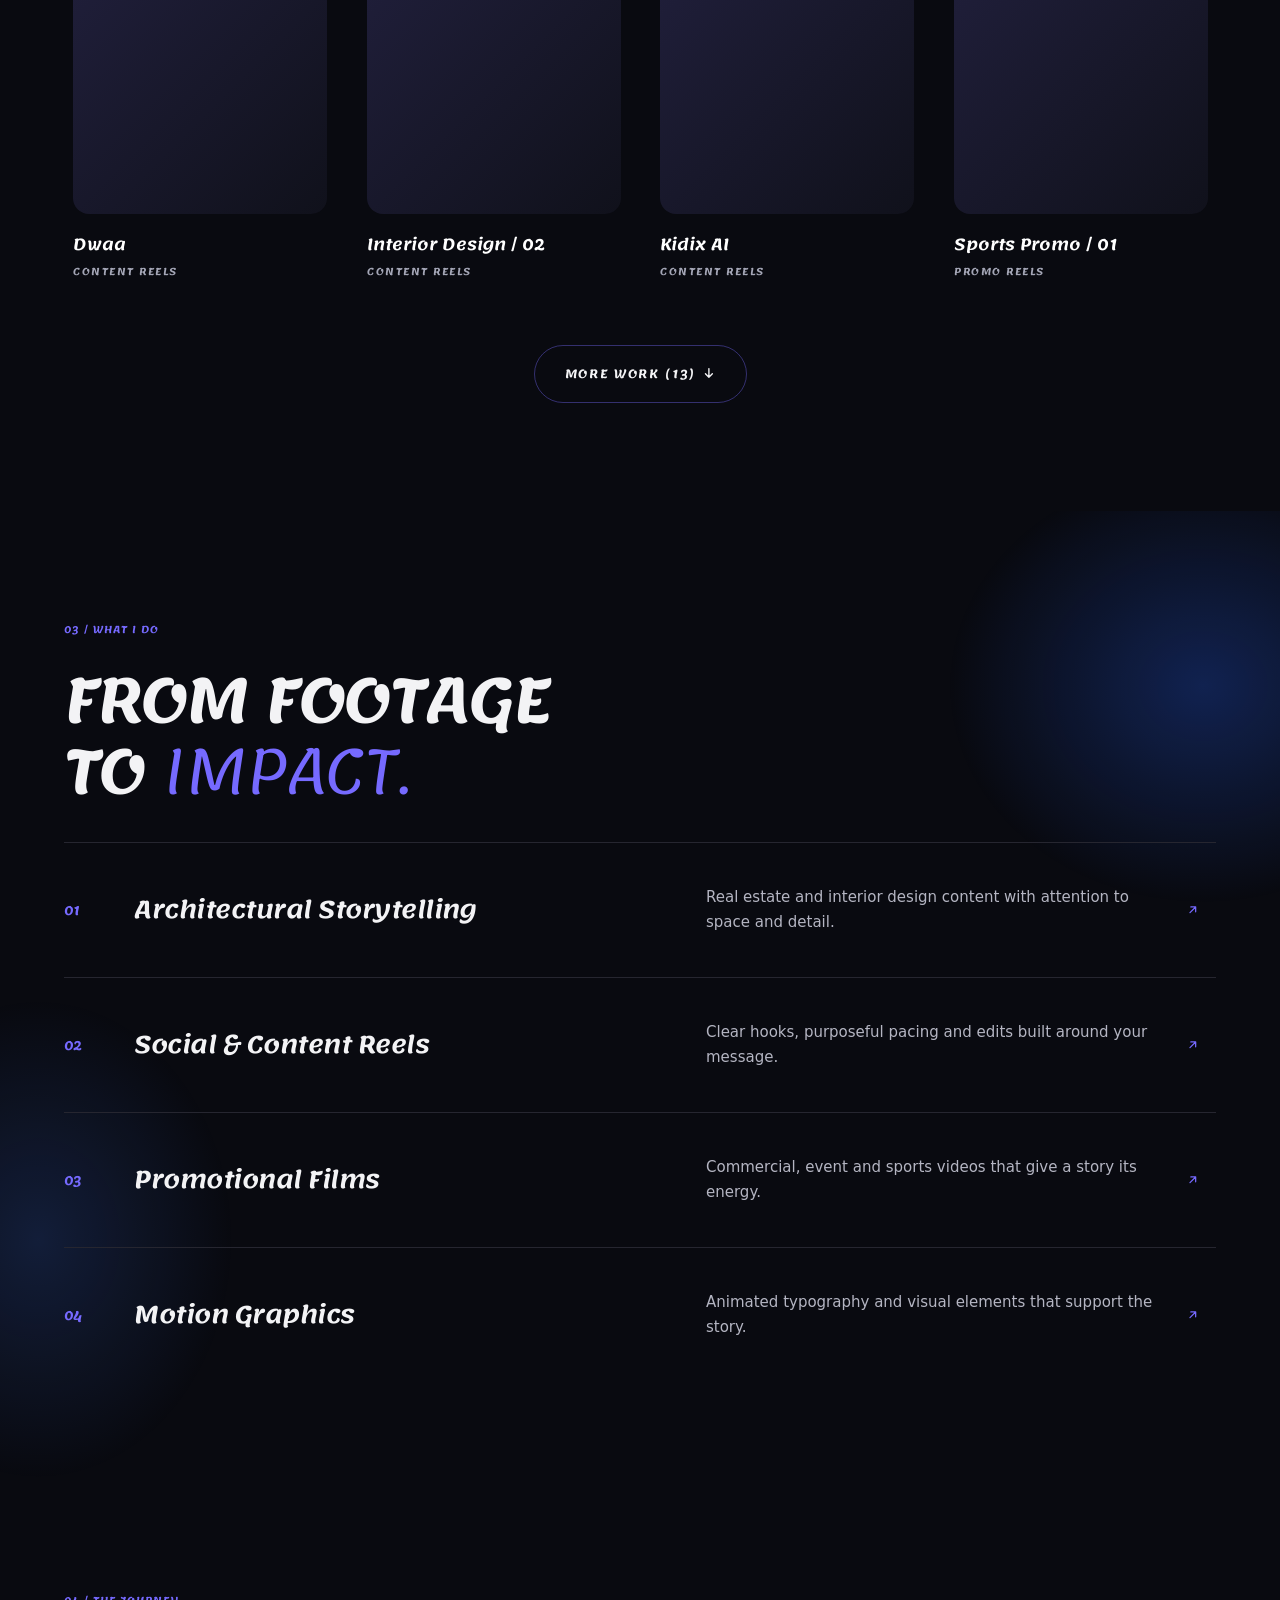
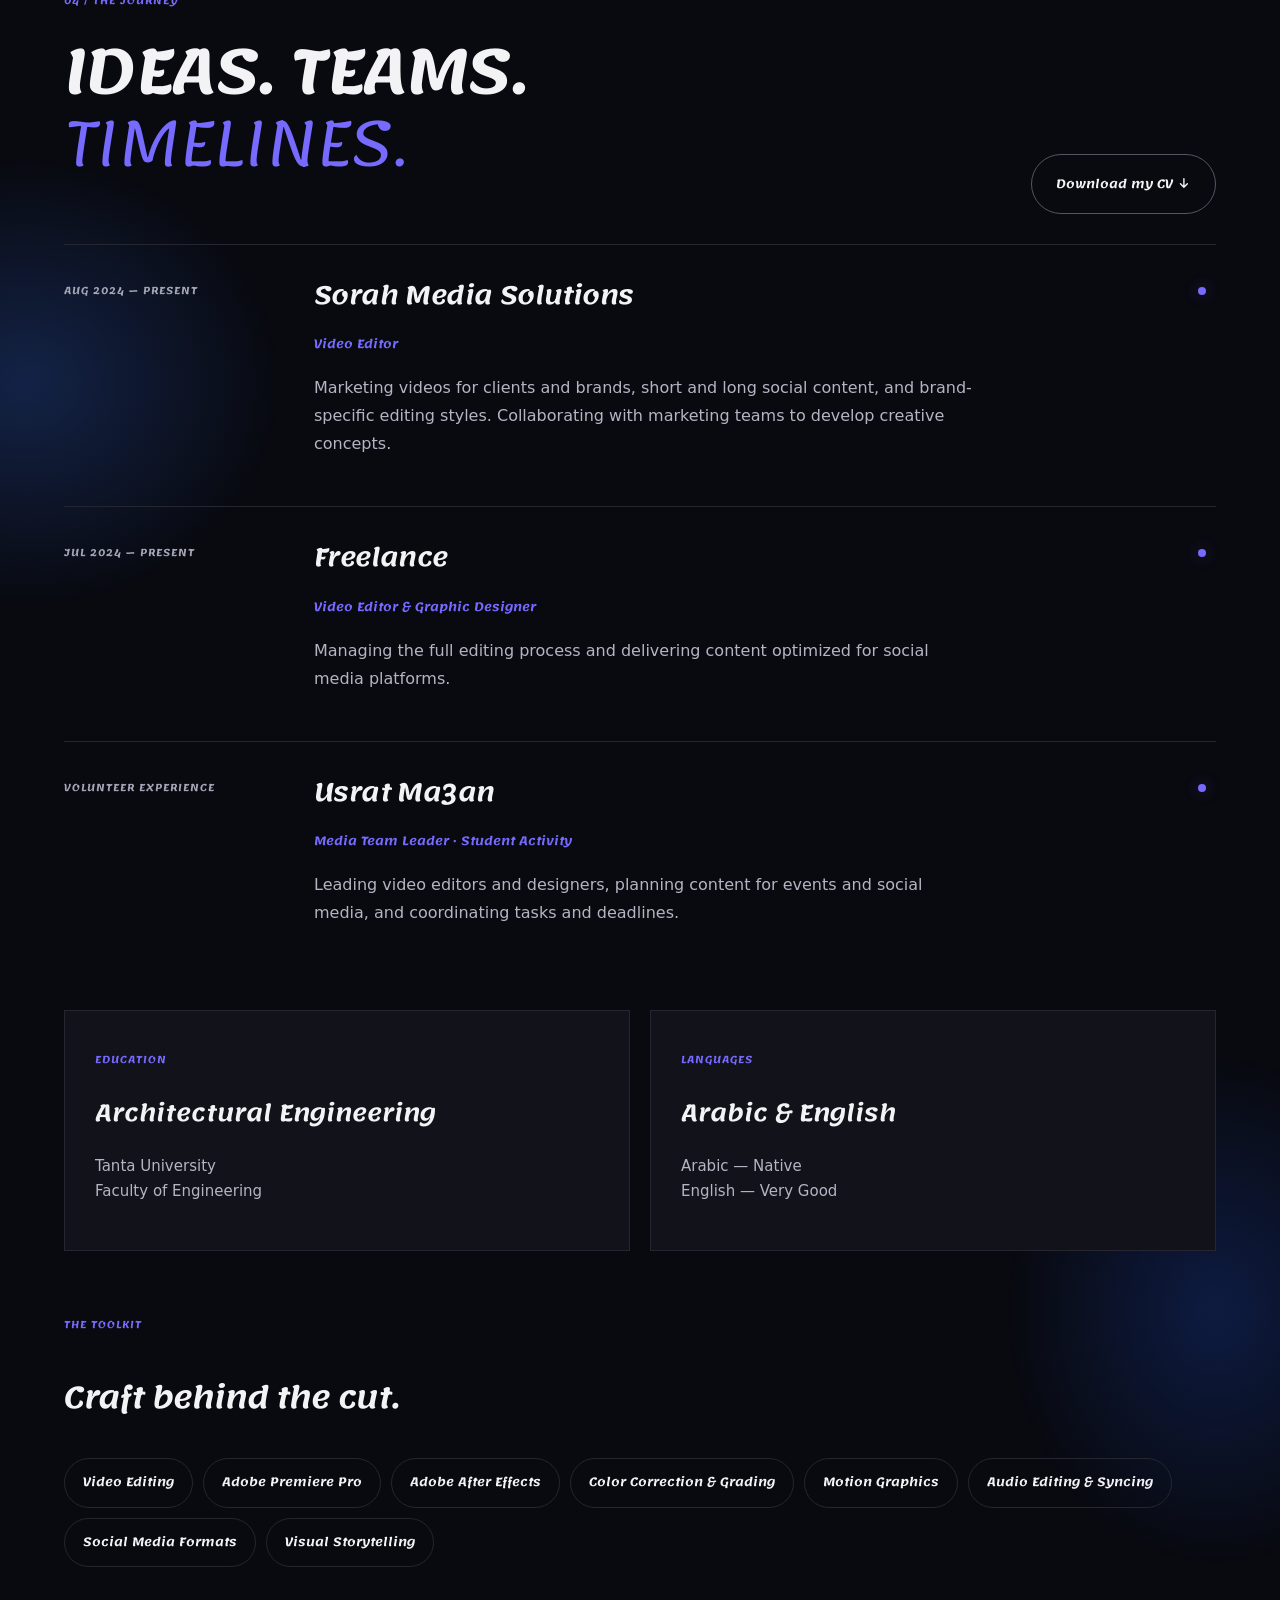
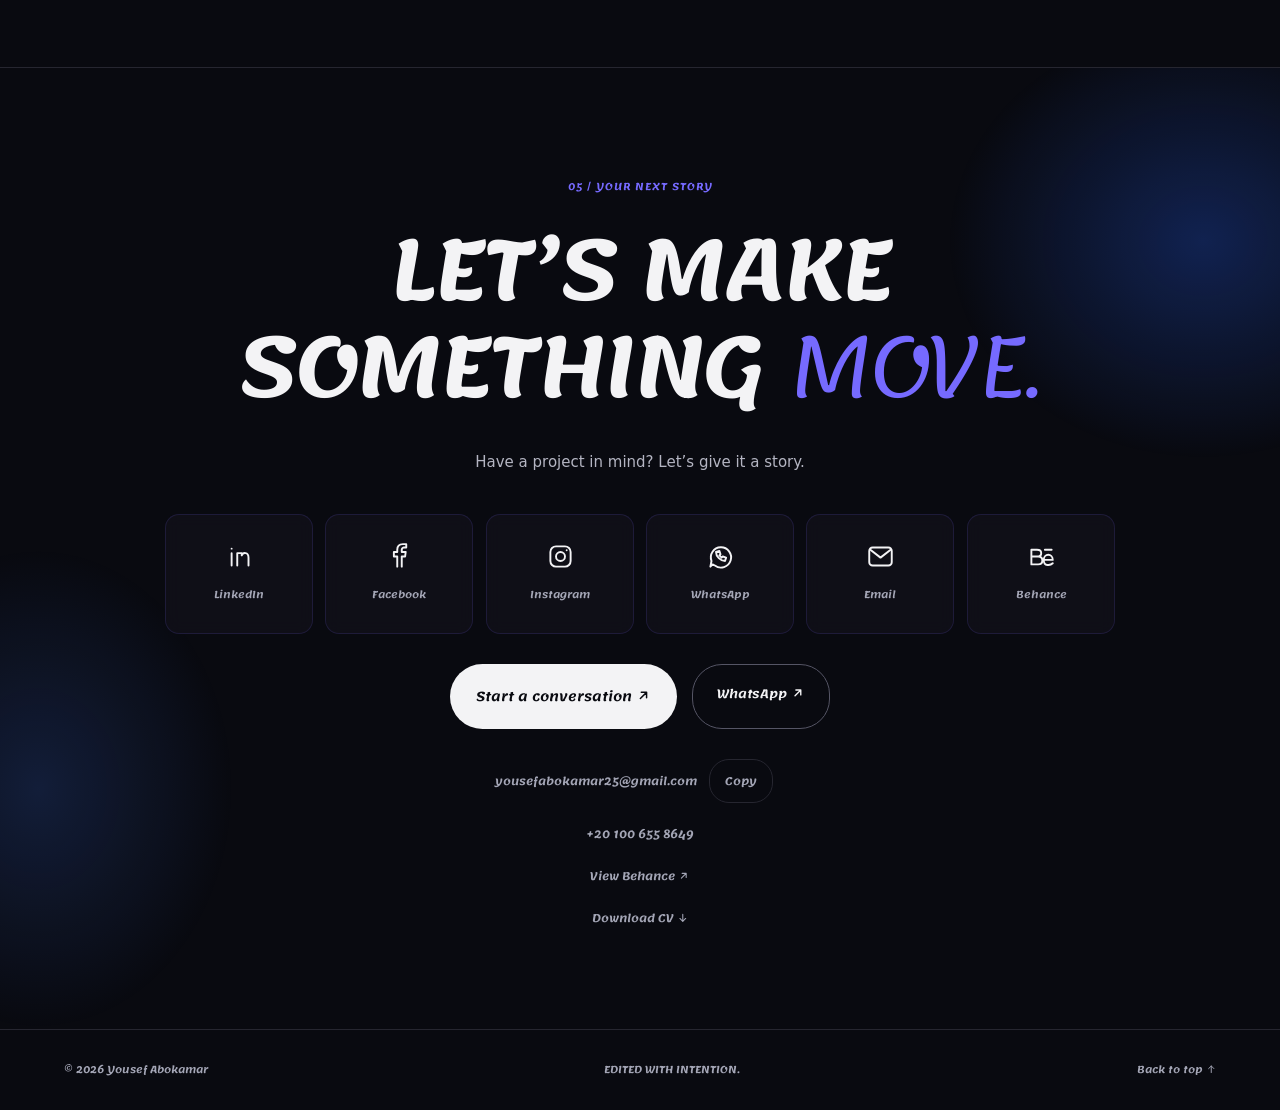
==== commit ee9883d8: "Preview: stats 150+ projects / 17+ clients, brighter portrait restored Co-Authored-By: Claude Opus 5" ====
--- a/index.html
+++ b/index.html
@@ -65,7 +65,7 @@
 var p=v.play();if(p&&p.catch)p.catch(function(){start()});t.push(setTimeout(start,1400));t.push(setTimeout(go,6000));
 el.addEventListener('click',function(){go(true)});addEventListener('keydown',function(e){if(e.key==='Escape'||e.key==='Enter'||e.key===' ')go(true)});})();</script>
 <div class="cursor-halo" aria-hidden="true"></div><div class="scroll-progress" aria-hidden="true"></div><header><a class="brand" href="#home" aria-label="Yousef Abokamar home"><img src="assets/logo.png" alt=""><span>YOUSEF<br>ABOKAMAR<span class="dot">.</span></span></a><button class="menu-toggle" aria-label="Toggle navigation" aria-expanded="false" aria-controls="main-nav"><span>Menu</span><span class="menu-icon" aria-hidden="true"><i></i><i></i></span></button><nav id="main-nav" aria-label="Main navigation"><span class="nav-marker" aria-hidden="true"></span><a href="#work">Work</a><a href="#who">About</a><a href="#services">Services</a><a href="#experience">Experience</a><a href="#contact">Contact</a></nav><div class="contact-dropdown"><a class="lang-switch lang-switch-ar" href="ar.html" hreflang="ar" lang="ar" aria-label="النسخة العربية">عربي</a><button class="nav-cta modern-action" id="talk-toggle" type="button" aria-expanded="false" aria-controls="talk-links">Let’s talk <span aria-hidden="true">↗</span></button><div id="talk-links" class="talk-panel" aria-label="Contact Yousef" hidden></div></div></header>
-<main><section id="home" class="hero"><div class="editing-backdrop" aria-hidden="true"></div><div class="hero-top"><span class="location">BASED IN EGYPT · WORKING EVERYWHERE</span></div><div class="hero-composition"><div class="hero-copy"><div class="hero-identity"><p class="hero-role">Video Editor <span>&</span> Content Creator</p><div class="hero-software" aria-label="Editing tools"><span class="software-badge"><img src="assets/premiere-pro-original.svg" alt="" width="40" height="40"><span>Premiere Pro</span></span><span class="software-badge"><img src="assets/after-effects-original.svg" alt="" width="40" height="40"><span>After Effects</span></span></div></div><h1 class="snap-title" aria-label="Every Second Matters."><span class="title-mask" aria-hidden="true"><span class="title-line">Every</span></span><span class="title-mask" aria-hidden="true"><span class="title-line">Second</span></span><span class="title-mask accent" aria-hidden="true"><span class="title-line">Matters.</span></span></h1><div class="hero-stats" aria-label="Career highlights"><div class="hero-stat" aria-label="More than 2 years of experience"><span class="stat-value" aria-hidden="true"><span data-count="2">2</span><span>+</span></span><span class="stat-label">Years of experience</span></div><div class="hero-stat" aria-label="More than 200 projects"><span class="stat-value" aria-hidden="true"><span data-count="200">200</span><span>+</span></span><span class="stat-label">Projects</span></div><div class="hero-stat" aria-label="More than 20 clients"><span class="stat-value" aria-hidden="true"><span data-count="20">20</span><span>+</span></span><span class="stat-label">Clients</span></div></div><div class="hero-bottom"><div class="hero-actions"><a class="cv-link" href="assets/Yousef-Abokamar-CV.pdf" download>Download CV ↓</a></div><span class="tiny">SCROLL TO DISCOVER ↓</span></div></div><figure class="hero-portrait"><svg class="portrait-design" viewBox="0 0 500 700" fill="none" aria-hidden="true" focusable="false"><defs><linearGradient id="portrait-line" x1="20" y1="70" x2="480" y2="630" gradientUnits="userSpaceOnUse"><stop stop-color="#9e96ff" stop-opacity=".55"/><stop offset=".55" stop-color="#4c79ff" stop-opacity=".25"/><stop offset="1" stop-color="#766aff" stop-opacity="0"/></linearGradient></defs><g stroke="url(#portrait-line)" stroke-width="1.2" stroke-linecap="round"><path d="M32 132V86h48M420 86h48v46M32 560v46h48"/><path d="M452 198v286" stroke-dasharray="1 13"/><path d="M442 214h20M442 284h20M442 354h20M442 424h20"/><path d="M38 224h20M48 214v20M404 548h20M414 538v20"/><path d="M20 490h56M32 480v20M48 484v12M64 484v12"/><path d="M372 172h74"/></g><circle cx="452" cy="172" r="3" fill="#766aff" fill-opacity=".5"/><circle cx="48" cy="374" r="2" fill="#72a2ff" fill-opacity=".4"/></svg><picture><source srcset="assets/portrait-yousef.webp" type="image/webp"><img src="assets/portrait-yousef.png" alt="Portrait of Yousef Abokamar" width="1200" height="1800" fetchpriority="high" decoding="async"></picture></figure></div><section id="who" class="hero-intro" aria-labelledby="intro-title"><div class="intro-body"><span class="eyebrow">WHO I AM</span><h2 id="intro-title" class="intro-title">Yousef. <em>Video editor.</em></h2><p class="intro-text">I’m <strong>Yousef Abokamar</strong>, a video editor from Egypt with a background in architecture. For more than <strong>two years</strong> I’ve been editing social reels, promotional videos and brand content, working with <strong>Sorah Media Solutions</strong> and with clients directly as a freelancer.</p><p class="intro-text">My work has reached brands in <strong>Saudi Arabia, the UAE, Bahrain and Oman</strong>, across real estate, medical, sports, tech and events. That background shapes how I edit: clear composition, clean rhythm and a story that fits each brand.</p><div class="intro-row"><span class="intro-label">MARKETS</span><ul class="intro-markets"><li>Saudi Arabia</li><li>UAE</li><li>Bahrain</li><li>Oman</li><li>Egypt</li></ul></div></div></section><div class="filmstrip landscape-filmstrip" role="region" aria-label="Landscape video showcase"><div class="filmstrip-track"></div></div></section>
+<main><section id="home" class="hero"><div class="editing-backdrop" aria-hidden="true"></div><div class="hero-top"><span class="location">BASED IN EGYPT · WORKING EVERYWHERE</span></div><div class="hero-composition"><div class="hero-copy"><div class="hero-identity"><p class="hero-role">Video Editor <span>&</span> Content Creator</p><div class="hero-software" aria-label="Editing tools"><span class="software-badge"><img src="assets/premiere-pro-original.svg" alt="" width="40" height="40"><span>Premiere Pro</span></span><span class="software-badge"><img src="assets/after-effects-original.svg" alt="" width="40" height="40"><span>After Effects</span></span></div></div><h1 class="snap-title" aria-label="Every Second Matters."><span class="title-mask" aria-hidden="true"><span class="title-line">Every</span></span><span class="title-mask" aria-hidden="true"><span class="title-line">Second</span></span><span class="title-mask accent" aria-hidden="true"><span class="title-line">Matters.</span></span></h1><div class="hero-stats" aria-label="Career highlights"><div class="hero-stat" aria-label="More than 2 years of experience"><span class="stat-value" aria-hidden="true"><span data-count="2">2</span><span>+</span></span><span class="stat-label">Years of experience</span></div><div class="hero-stat" aria-label="More than 150 projects"><span class="stat-value" aria-hidden="true"><span data-count="150">150</span><span>+</span></span><span class="stat-label">Projects</span></div><div class="hero-stat" aria-label="More than 17 clients"><span class="stat-value" aria-hidden="true"><span data-count="17">17</span><span>+</span></span><span class="stat-label">Clients</span></div></div><div class="hero-bottom"><div class="hero-actions"><a class="cv-link" href="assets/Yousef-Abokamar-CV.pdf" download>Download CV ↓</a></div><span class="tiny">SCROLL TO DISCOVER ↓</span></div></div><figure class="hero-portrait"><svg class="portrait-design" viewBox="0 0 500 700" fill="none" aria-hidden="true" focusable="false"><defs><linearGradient id="portrait-line" x1="20" y1="70" x2="480" y2="630" gradientUnits="userSpaceOnUse"><stop stop-color="#9e96ff" stop-opacity=".55"/><stop offset=".55" stop-color="#4c79ff" stop-opacity=".25"/><stop offset="1" stop-color="#766aff" stop-opacity="0"/></linearGradient></defs><g stroke="url(#portrait-line)" stroke-width="1.2" stroke-linecap="round"><path d="M32 132V86h48M420 86h48v46M32 560v46h48"/><path d="M452 198v286" stroke-dasharray="1 13"/><path d="M442 214h20M442 284h20M442 354h20M442 424h20"/><path d="M38 224h20M48 214v20M404 548h20M414 538v20"/><path d="M20 490h56M32 480v20M48 484v12M64 484v12"/><path d="M372 172h74"/></g><circle cx="452" cy="172" r="3" fill="#766aff" fill-opacity=".5"/><circle cx="48" cy="374" r="2" fill="#72a2ff" fill-opacity=".4"/></svg><picture><source srcset="assets/portrait-yousef.webp" type="image/webp"><img src="assets/portrait-yousef.png" alt="Portrait of Yousef Abokamar" width="1200" height="1800" fetchpriority="high" decoding="async"></picture></figure></div><section id="who" class="hero-intro" aria-labelledby="intro-title"><div class="intro-body"><span class="eyebrow">WHO I AM</span><h2 id="intro-title" class="intro-title">Yousef. <em>Video editor.</em></h2><p class="intro-text">I’m <strong>Yousef Abokamar</strong>, a video editor from Egypt with a background in architecture. For more than <strong>two years</strong> I’ve been editing social reels, promotional videos and brand content, working with <strong>Sorah Media Solutions</strong> and with clients directly as a freelancer.</p><p class="intro-text">My work has reached brands in <strong>Saudi Arabia, the UAE, Bahrain and Oman</strong>, across real estate, medical, sports, tech and events. That background shapes how I edit: clear composition, clean rhythm and a story that fits each brand.</p><div class="intro-row"><span class="intro-label">MARKETS</span><ul class="intro-markets"><li>Saudi Arabia</li><li>UAE</li><li>Bahrain</li><li>Oman</li><li>Egypt</li></ul></div></div></section><div class="filmstrip landscape-filmstrip" role="region" aria-label="Landscape video showcase"><div class="filmstrip-track"></div></div></section>
 <div class="ticker" tabindex="0" aria-label="Continuously moving skills strip. Drag to explore."><div class="ticker-track"><span class="strip-hint">DRAG TO EXPLORE ↔</span><span>STORYTELLING</span><i class="ticker-symbol" aria-hidden="true"><img src="assets/logo.png" alt="" width="24" height="31"></i><span>VIDEO EDITING</span><i class="ticker-symbol" aria-hidden="true"><img src="assets/logo.png" alt="" width="24" height="31"></i><span>MOTION GRAPHICS</span><i class="ticker-symbol" aria-hidden="true"><img src="assets/logo.png" alt="" width="24" height="31"></i><span>CONTENT CREATION</span><i class="ticker-symbol" aria-hidden="true"><img src="assets/logo.png" alt="" width="24" height="31"></i><span aria-hidden="true">STORYTELLING</span><i class="ticker-symbol" aria-hidden="true"><img src="assets/logo.png" alt="" width="24" height="31"></i><span aria-hidden="true">VIDEO EDITING</span><i class="ticker-symbol" aria-hidden="true"><img src="assets/logo.png" alt="" width="24" height="31"></i><span aria-hidden="true">MOTION GRAPHICS</span><i class="ticker-symbol" aria-hidden="true"><img src="assets/logo.png" alt="" width="24" height="31"></i><span aria-hidden="true">CONTENT CREATION</span><i class="ticker-symbol" aria-hidden="true"><img src="assets/logo.png" alt="" width="24" height="31"></i></div></div>
 <section id="work" class="section"><div class="editing-backdrop" aria-hidden="true"></div><div class="section-head"><div><span class="eyebrow">01 / SELECTED WORK</span><h2>Made to be<br><em>watched.</em></h2></div><p>A collection of content reels, promotional films and visual stories.</p></div><div class="filters" aria-label="Filter by format"><button class="active" data-type="All" aria-pressed="true">All work</button><button data-type="Content Reels" aria-pressed="false">Content reels</button><button data-type="Promo Reels" aria-pressed="false">Promo reels</button><button data-type="Promo Videos" aria-pressed="false">Promo videos</button><label class="select-label">Industry <select id="category"><option value="All">All industries</option></select></label></div><div class="work-controls"><label class="search-label">Search work <input type="search" id="work-search" placeholder="Project or industry…"></label><div class="view-controls" aria-label="Project layout"><button id="grid-view" aria-pressed="true">Grid ▦</button><button id="cinema-view" aria-pressed="false">Cinema ▤</button></div></div><p id="results" class="tiny" aria-live="polite"></p><div id="category-jumps" class="category-jumps" aria-label="Jump to work category"></div><div id="projects" class="projects"></div><noscript><ul class="noscript-work"><li><a href="assets/videos/1LARTjoNPa0jROnTMwBOfv8Z0u_AVnirV.mp4">DAR / Markland</a> — Real Estate / Promo Videos</li><li><a href="assets/videos/1KIiBjM488M53fspq0vwLWPE-s2pa7otE.mp4">Engineering Graduation 2026</a> — Events / Promo Videos</li><li><a href="assets/videos/1UfgcLgQG2W5bP_xNQP_wAmauaPER1eRB.mp4">I Plus</a> — Sports / Promo Videos</li><li><a href="assets/videos/1nQfLRsGVL9XhNOq-fnRUfWLQmrEqlZcd.mp4">Interior Design / 01</a> — Interior Design / Content Reels</li><li><a href="assets/videos/1RePahRdkRGmkz-tcddZugPKxt6pxm3wd.mp4">Interior Design / 02</a> — Interior Design / Content Reels</li><li><a href="assets/videos/12omd3GJOGJJWhv8olYMtmvOtHIImv4ya.mp4">Narodne / 01</a> — Commercial / Content Reels</li><li><a href="assets/videos/1HqcCV-P8kXwOggqVXdS9lxTu46S0yflU.mp4">Narodne / 02</a> — Commercial / Content Reels</li><li><a href="assets/videos/18zJ1akewh5r2xSdIyM2W7405MKH1mldT.mp4">Medical Content / 01</a> — Medical / Content Reels</li><li><a href="assets/videos/1MEuWs8MWK9OQE3UYNYU1B0_pwFkssYOL.mp4">Medical Content / 02</a> — Medical / Content Reels</li><li><a href="assets/videos/1ndwIJoAUl-D1sjy6vWg8xyu-3K2oHehF.mp4">Dwaa</a> — Medical / Content Reels</li><li><a href="assets/videos/11zYBEThEEDVteeRH6sZKDgzYw1cB2mqS.mp4">Tech Content</a> — Tech / Content Reels</li><li><a href="assets/videos/1yk7F5qSYZdy7hlmoKAMAB0KCu9Gt6IXJ.mp4">Kidix AI</a> — Tech / Content Reels</li><li><a href="assets/videos/1oPuGB0vPawAL86W-TY24Jzd-2636JDHs.mp4">Sports Promo / 01</a> — Sports / Promo Reels</li><li><a href="assets/videos/1-C7PYZnIoM0lXCxbbrrW8rW8nS6rAEiw.mp4">Sports Promo / 02</a> — Sports / Promo Reels</li><li><a href="assets/videos/1JNkq8a8tr1m-Z8V2leMyC213tG8tl66b.mp4">Stay Tuned</a> — Teasers / Promo Reels</li><li><a href="assets/videos/15PQvPuV9mxQ52AgFZVeaMwSg-xlCzPTL.mp4">El Salam</a> — Events / Promo Videos</li><li><a href="assets/videos/1edh3CmXxmfi974iShhm6viDYmKG0mUS-.mp4">Event Film</a> — Events / Promo Videos</li><li><a href="assets/videos/1Nyc3ADA3s9v55lXnT1uoV91zrHB56dDq.mp4">YTB A.E.</a> — Events / Promo Videos</li><li><a href="assets/videos/1oGehzqQjlYaaojvVrpFkjyjUUVh8LKMB.mp4">Noll</a> — Real Estate / Promo Videos</li><li><a href="assets/videos/1ahF5SVMppzt0v9GGR7YdTpb0YgdVgSqM.mp4">Shaqraa Project</a> — Real Estate / Promo Videos</li></ul></noscript></section>
 
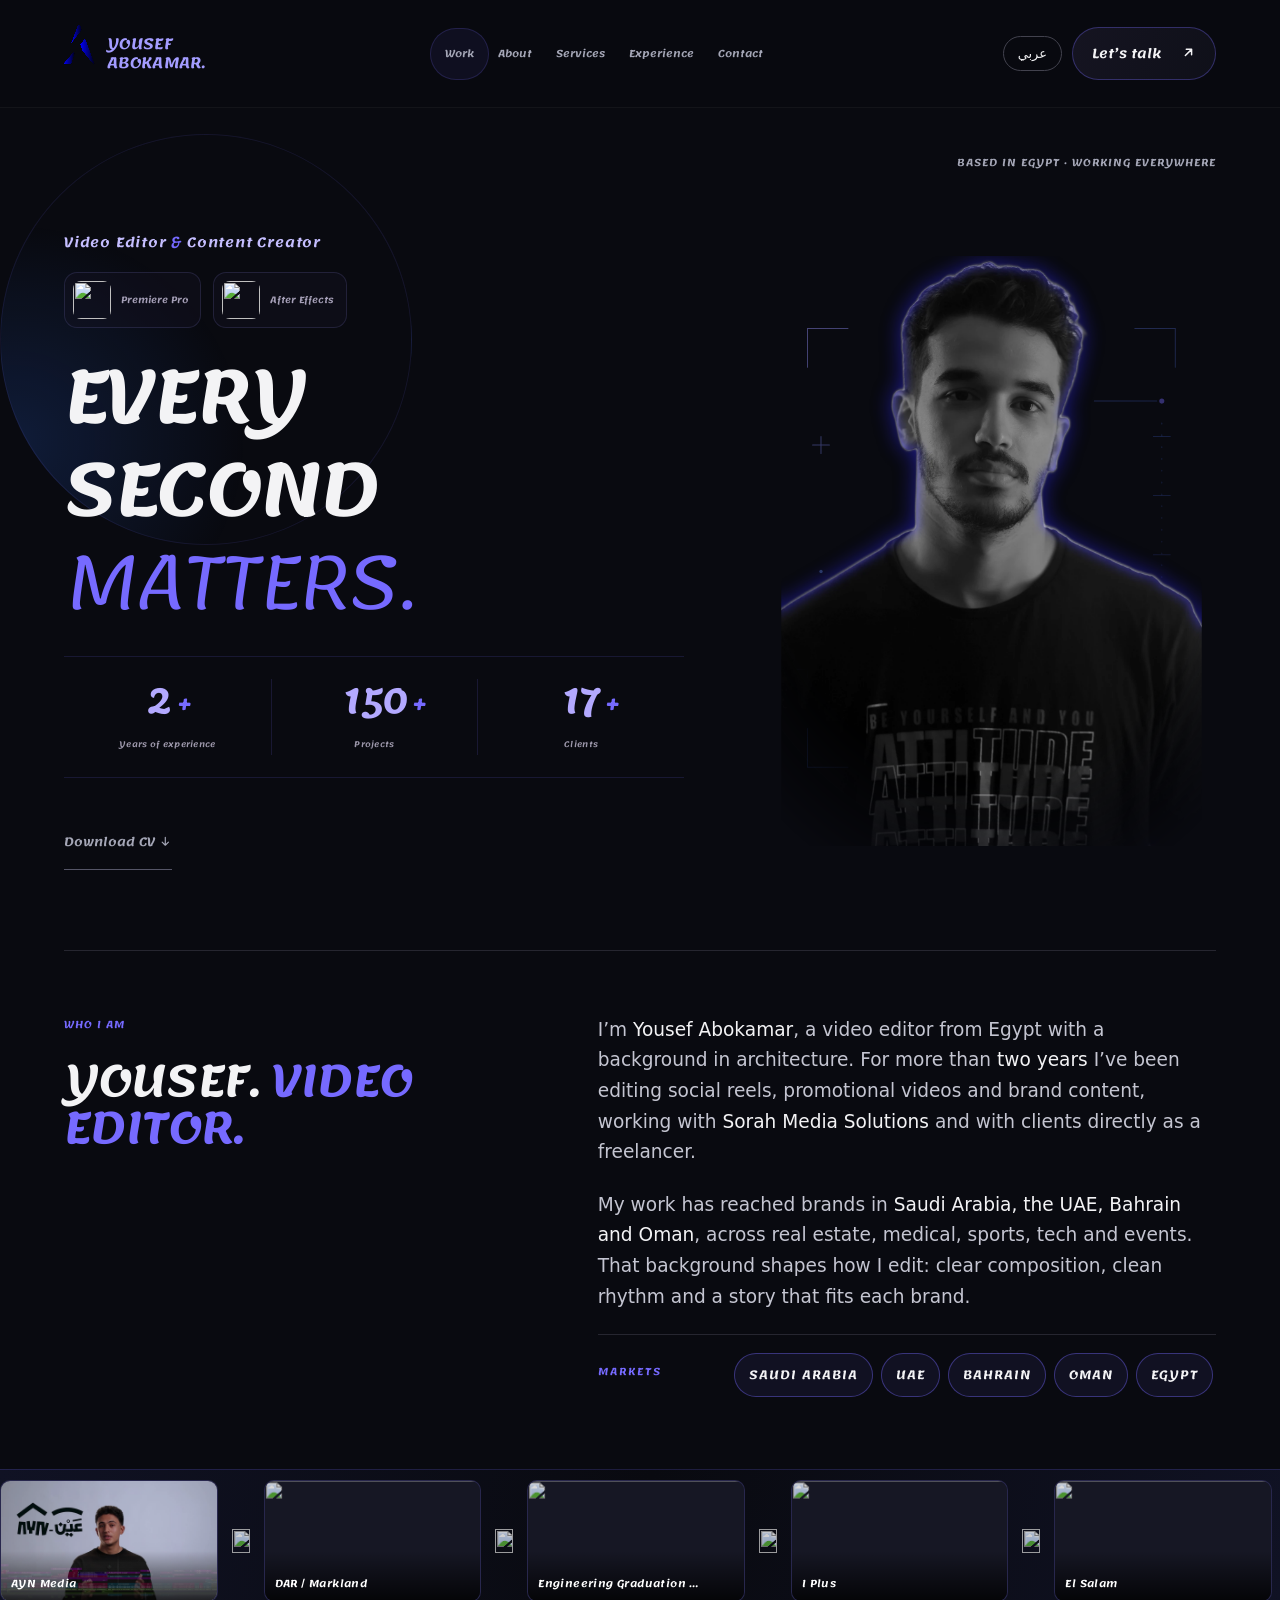
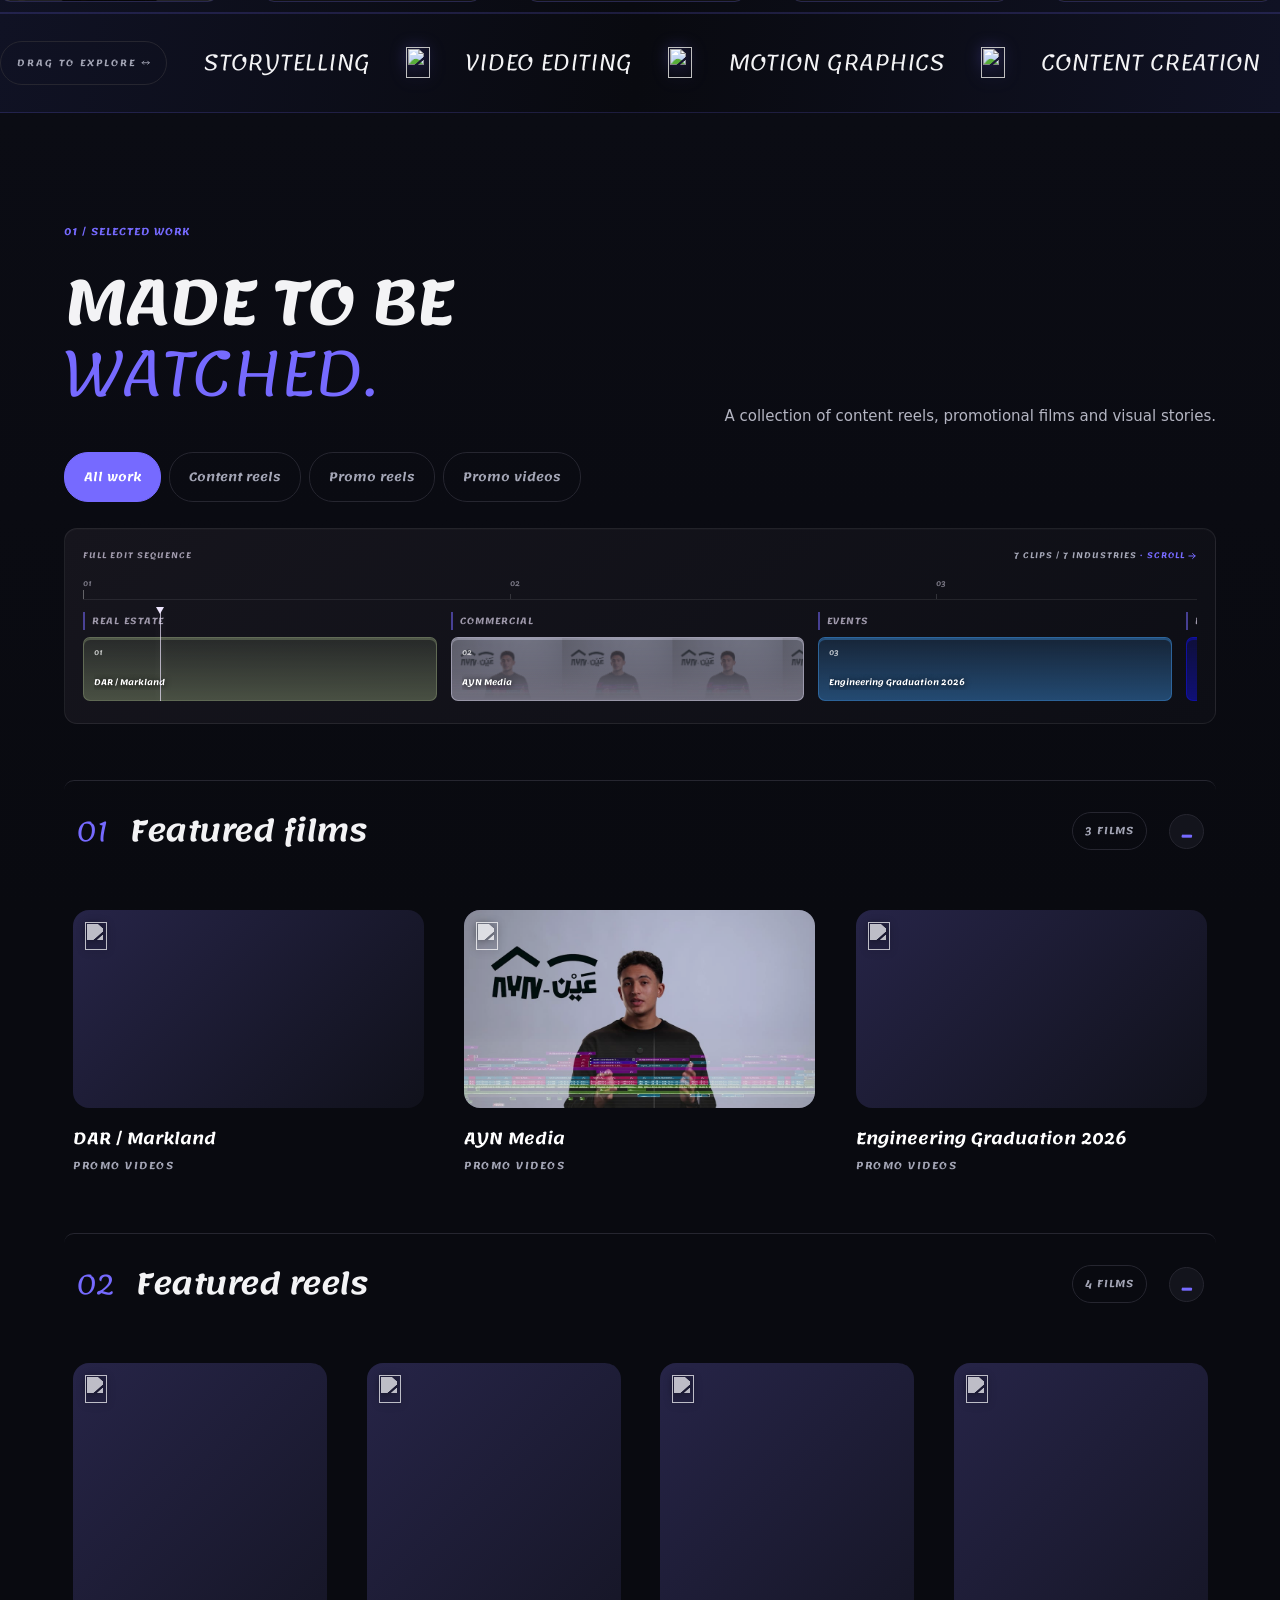
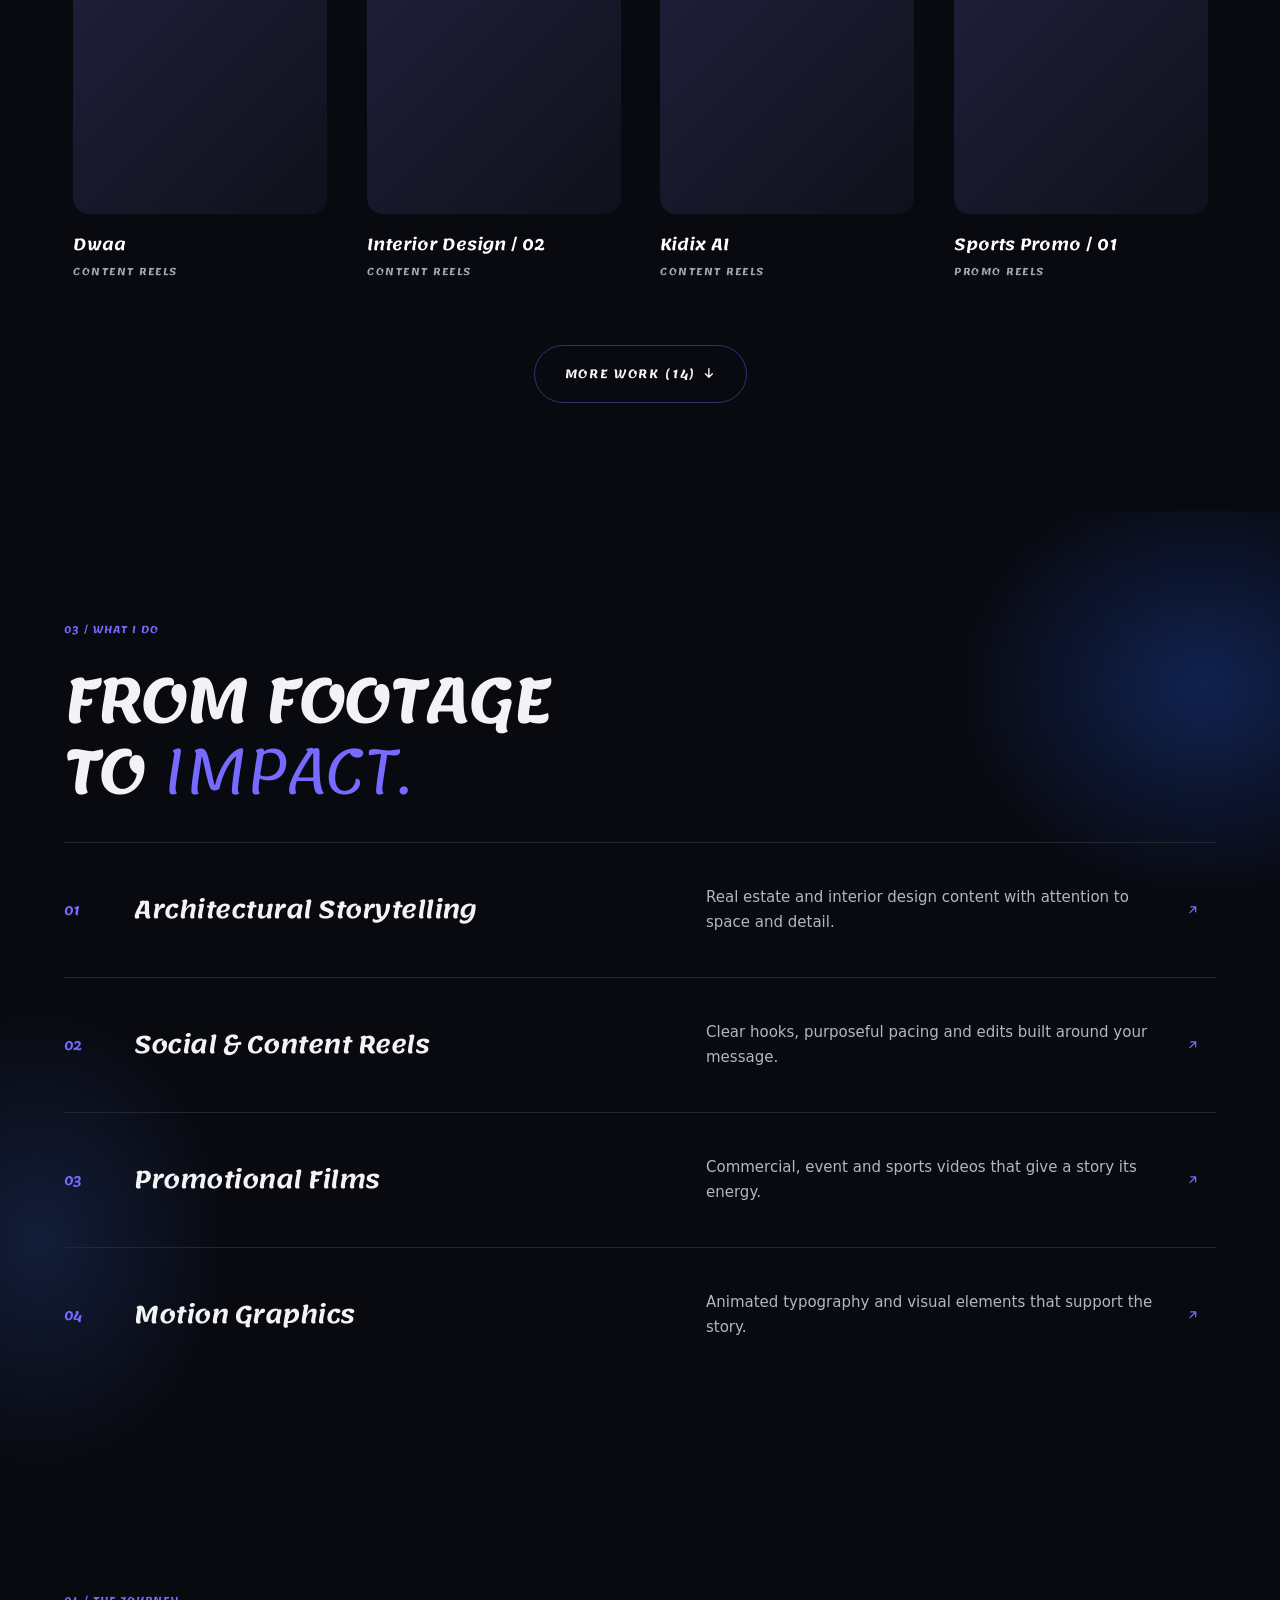
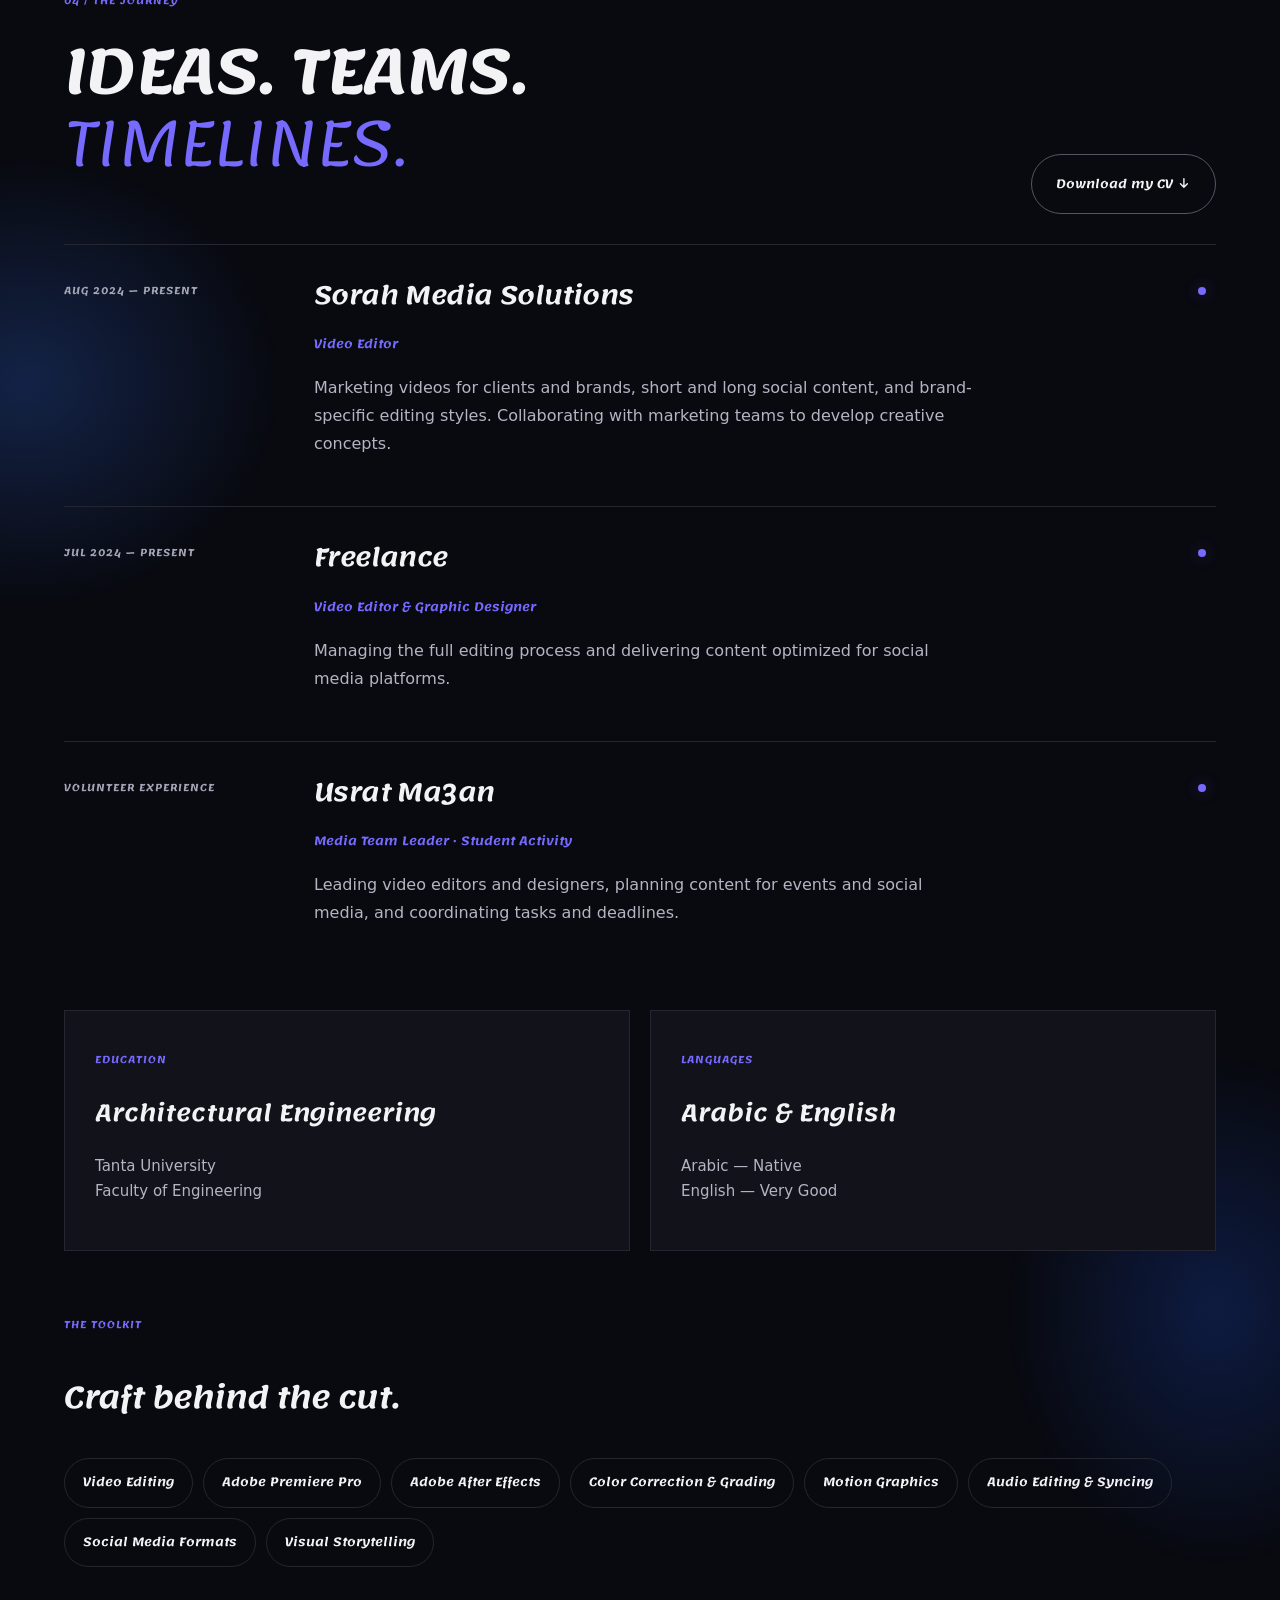
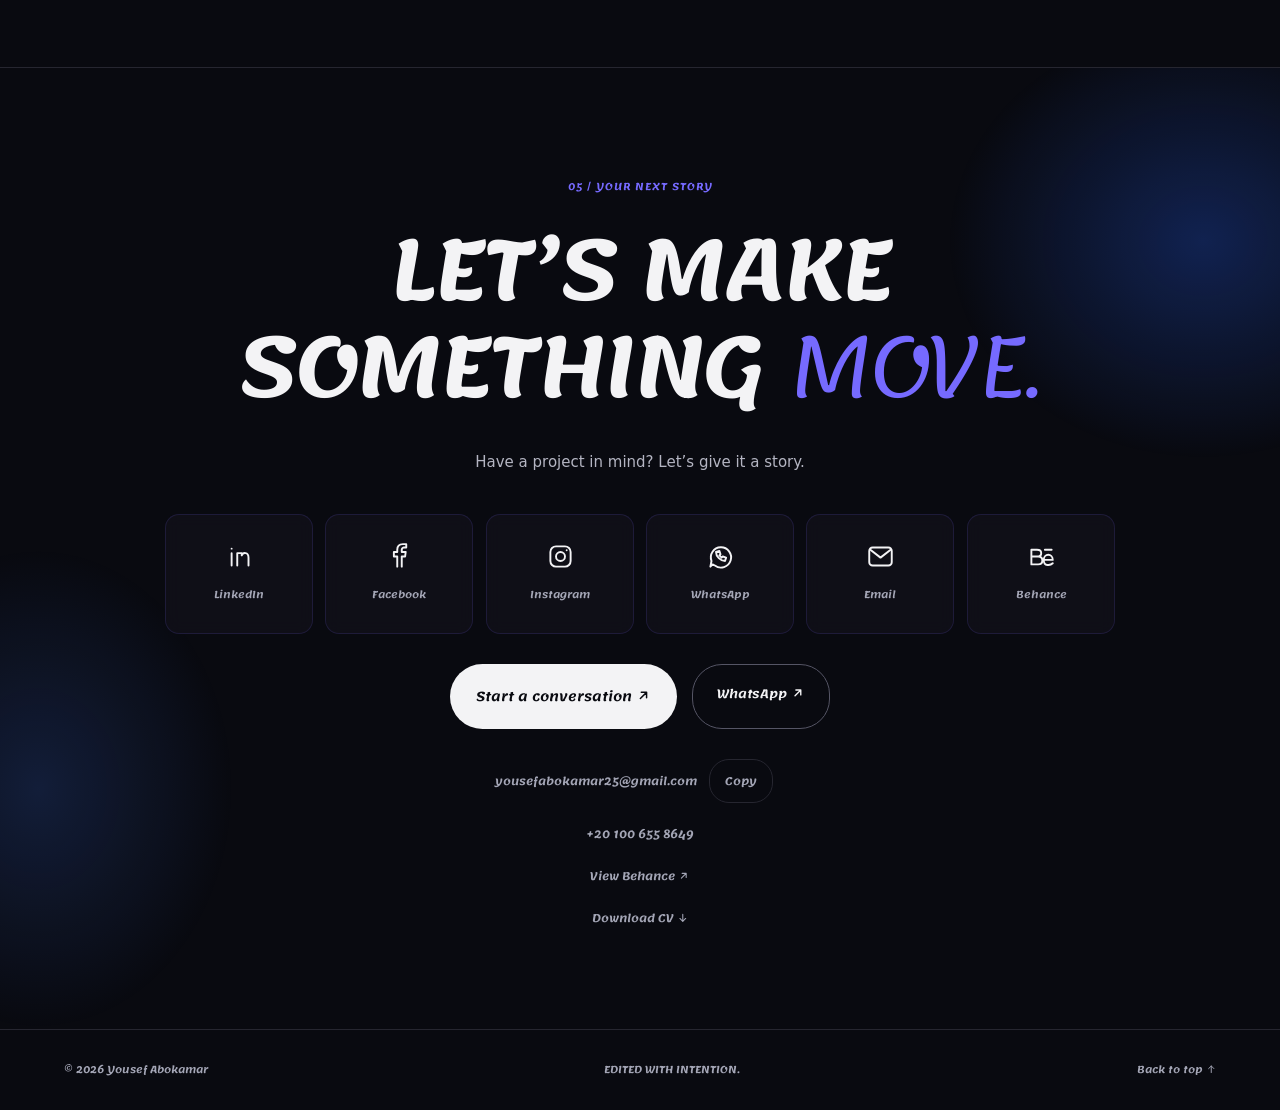
==== commit 7a8ab07b: "Preview: add AYN Media film (featured, replaces Noll in featured row) Co-Authored-By: Claude Opus 5." ====
--- a/index.html
+++ b/index.html
@@ -46,7 +46,7 @@
 <link rel="icon" href="favicon.ico" sizes="any"><link rel="icon" type="image/png" sizes="32x32" href="assets/favicon-32.png"><link rel="icon" type="image/png" sizes="64x64" href="assets/favicon.png"><link rel="apple-touch-icon" href="assets/apple-touch-icon.png">
 <link rel="preload" href="assets/portrait-yousef.webp" as="image" type="image/webp" fetchpriority="high"><link rel="preload" href="assets/fonts/Rostex-Regular.woff" as="font" type="font/woff" crossorigin>
 <script type="application/ld+json">{"@context": "https://schema.org", "@type": "Person", "name": "Yousef Abokamar", "jobTitle": "Video Editor & Content Creator", "url": "https://yousefc63.github.io/", "image": "https://yousefc63.github.io/assets/og-image.jpg", "email": "mailto:yousefabokamar25@gmail.com", "address": {"@type": "PostalAddress", "addressCountry": "EG"}, "alumniOf": "Tanta University, Faculty of Engineering", "knowsAbout": ["Video Editing", "Motion Graphics", "Color Grading", "Adobe Premiere Pro", "Adobe After Effects"], "sameAs": ["https://www.linkedin.com/in/yousef-abokamar-b58677314", "https://www.instagram.com/abokamar63", "https://www.behance.net/yousefabokamar", "https://www.facebook.com/share/1ExhpyMuTG/?mibextid=wwXIfr"]}</script>
-<link rel="stylesheet" href="style.css?v=20261122b"><style id="en-display-font">@font-face{font-family:Rostex;src:url('assets/fonts/Lemonada-Latin-600.woff2') format('woff2');font-weight:400;font-style:normal;font-display:swap}@font-face{font-family:Rostex;src:url('assets/fonts/Lemonada-Latin-600.woff2') format('woff2');font-weight:400;font-style:italic;font-display:swap}@font-face{font-family:Rostex;src:url('assets/fonts/Lemonada-Latin-700.woff2') format('woff2');font-weight:700;font-style:normal;font-display:swap}@font-face{font-family:RostexOutline;src:url('assets/fonts/Lemonada-Latin-300.woff2') format('woff2');font-weight:400;font-style:normal;font-display:swap}@font-face{font-family:RostexOutline;src:url('assets/fonts/Lemonada-Latin-300.woff2') format('woff2');font-weight:400;font-style:italic;font-display:swap}html:not([lang=ar]) body *{word-spacing:normal!important}</style></head>
+<link rel="stylesheet" href="style.css?v=20261127a"><style id="en-display-font">@font-face{font-family:Rostex;src:url('assets/fonts/Lemonada-Latin-600.woff2') format('woff2');font-weight:400;font-style:normal;font-display:swap}@font-face{font-family:Rostex;src:url('assets/fonts/Lemonada-Latin-600.woff2') format('woff2');font-weight:400;font-style:italic;font-display:swap}@font-face{font-family:Rostex;src:url('assets/fonts/Lemonada-Latin-700.woff2') format('woff2');font-weight:700;font-style:normal;font-display:swap}@font-face{font-family:RostexOutline;src:url('assets/fonts/Lemonada-Latin-300.woff2') format('woff2');font-weight:400;font-style:normal;font-display:swap}@font-face{font-family:RostexOutline;src:url('assets/fonts/Lemonada-Latin-300.woff2') format('woff2');font-weight:400;font-style:italic;font-display:swap}html:not([lang=ar]) body *{word-spacing:normal!important}</style></head>
 <body><div id="intro" aria-hidden="true"><div class="intro-glow"></div><div class="intro-logo"><video muted playsinline preload="none" disablepictureinpicture></video><img class="intro-still" src="assets/logo.png" alt=""></div><div class="intro-bar"><i></i></div></div>
 <script>(function(){var d=document.documentElement,el=document.getElementById('intro');if(!el)return;if(!d.classList.contains('intro-on')){d.classList.remove('intro-hold');el.remove();return;}
 var v=el.querySelector('video'),box=el.querySelector('.intro-logo'),done=false,t=[];var ua=navigator.userAgent,apple=/iP(hone|ad|od)/.test(ua)||(navigator.platform==='MacIntel'&&navigator.maxTouchPoints>1)||(/Safari\//.test(ua)&&!/Chrome|Chromium|CriOS|Edg|OPR|Android|Firefox/.test(ua));if(apple||!v.canPlayType('video/webm; codecs="vp9"')){el.classList.add('mp4-mode');v.poster='assets/intro/logo-intro-poster.jpg';v.src='assets/intro/logo-intro.mp4';}else{v.src='assets/intro/logo-intro.webm';}
@@ -71,4 +71,4 @@
 
 <section id="services" class="section"><div class="editing-backdrop" aria-hidden="true"></div><span class="eyebrow">03 / WHAT I DO</span><h2>From footage<br>to <em>impact.</em></h2><div class="service"><span>01</span><h3>Architectural Storytelling</h3><p>Real estate and interior design content with attention to space and detail.</p><span>↗</span></div><div class="service"><span>02</span><h3>Social & Content Reels</h3><p>Clear hooks, purposeful pacing and edits built around your message.</p><span>↗</span></div><div class="service"><span>03</span><h3>Promotional Films</h3><p>Commercial, event and sports videos that give a story its energy.</p><span>↗</span></div><div class="service"><span>04</span><h3>Motion Graphics</h3><p>Animated typography and visual elements that support the story.</p><span>↗</span></div></section>
 <section id="experience" class="section experience"><div class="editing-backdrop" aria-hidden="true"></div><div class="section-head"><div><span class="eyebrow">04 / THE JOURNEY</span><h2>Ideas. Teams.<br><em>Timelines.</em></h2></div><a class="outline-button" href="assets/Yousef-Abokamar-CV.pdf" download>Download my CV ↓</a></div><div class="timeline"><article><span class="date">AUG 2024 — PRESENT</span><div><h3>Sorah Media Solutions</h3><span class="role">Video Editor</span><p>Marketing videos for clients and brands, short and long social content, and brand-specific editing styles. Collaborating with marketing teams to develop creative concepts.</p></div><span class="timeline-dot"></span></article><article><span class="date">JUL 2024 — PRESENT</span><div><h3>Freelance</h3><span class="role">Video Editor & Graphic Designer</span><p>Managing the full editing process and delivering content optimized for social media platforms.</p></div><span class="timeline-dot"></span></article><article><span class="date">VOLUNTEER EXPERIENCE</span><div><h3>Usrat Ma3an</h3><span class="role">Media Team Leader · Student Activity</span><p>Leading video editors and designers, planning content for events and social media, and coordinating tasks and deadlines.</p></div><span class="timeline-dot"></span></article></div><div class="background-grid"><article><span class="eyebrow">EDUCATION</span><h3>Architectural Engineering</h3><p>Tanta University<br>Faculty of Engineering</p></article><article><span class="eyebrow">LANGUAGES</span><h3>Arabic & English</h3><p>Arabic — Native<br>English — Very Good</p></article></div><div class="skills-block"><span class="eyebrow">THE TOOLKIT</span><h3>Craft behind the cut.</h3><div class="skill-tags"><span>Video Editing</span><span>Adobe Premiere Pro</span><span>Adobe After Effects</span><span>Color Correction & Grading</span><span>Motion Graphics</span><span>Audio Editing & Syncing</span><span>Social Media Formats</span><span>Visual Storytelling</span></div></div></section><section id="contact" class="section contact"><div class="editing-backdrop" aria-hidden="true"></div><span class="eyebrow">05 / YOUR NEXT STORY</span><h2>Let’s make<br>something <em>move.</em></h2><p>Have a project in mind? Let’s give it a story.</p><div class="social-platforms"><a class="social-platform" href="https://www.linkedin.com/in/yousef-abokamar-b58677314" target="_blank" rel="noopener" aria-label="LinkedIn — Yousef Abokamar"><svg viewBox="0 0 24 24" fill="none" stroke="currentColor" stroke-width="1.7" stroke-linecap="round" stroke-linejoin="round" aria-hidden="true"><path d="M5 9v11M5 5v.01M10 20V9h4v2c1-3 6-3 6 2v7M10 9v11"/></svg><span>LinkedIn</span><b aria-hidden="true">↗</b></a><a class="social-platform" href="https://www.facebook.com/share/1ExhpyMuTG/?mibextid=wwXIfr" target="_blank" rel="noopener" aria-label="Facebook — Yousef Abokamar"><svg viewBox="0 0 24 24" fill="none" stroke="currentColor" stroke-width="1.7" stroke-linecap="round" stroke-linejoin="round" aria-hidden="true"><path d="M14 21v-9h3l.5-4H14V6c0-1 1-2 2-2h2V1h-3c-4 0-5 2-5 5v2H7v4h3v9"/></svg><span>Facebook</span><b aria-hidden="true">↗</b></a><a class="social-platform" href="https://www.instagram.com/abokamar63" target="_blank" rel="noopener" aria-label="Instagram — Yousef Abokamar"><svg viewBox="0 0 24 24" fill="none" stroke="currentColor" stroke-width="1.7" stroke-linecap="round" stroke-linejoin="round" aria-hidden="true"><rect x="3" y="3" width="18" height="18" rx="5"/><circle cx="12" cy="12" r="4"/><path d="M17.5 6.5h.01"/></svg><span>Instagram</span><b aria-hidden="true">↗</b></a><a class="social-platform" href="https://wa.me/201006558649" target="_blank" rel="noopener" aria-label="WhatsApp — Yousef Abokamar"><svg viewBox="0 0 24 24" fill="none" stroke="currentColor" stroke-width="1.7" stroke-linecap="round" stroke-linejoin="round" aria-hidden="true"><path d="M5 19l-2 2 1-5a9 9 0 1 1 3 4z"/><path d="M8 8c0 4 4 8 8 8l1-3-3-1-1 1-2-2 1-1-1-3z"/></svg><span>WhatsApp</span><b aria-hidden="true">↗</b></a><a class="social-platform" href="mailto:yousefabokamar25@gmail.com" aria-label="Email — Yousef Abokamar"><svg viewBox="0 0 24 24" fill="none" stroke="currentColor" stroke-width="1.7" stroke-linecap="round" stroke-linejoin="round" aria-hidden="true"><rect x="2" y="4" width="20" height="16" rx="3"/><path d="m3 6 9 7 9-7"/></svg><span>Email</span><b aria-hidden="true">↗</b></a><a class="social-platform" href="https://www.behance.net/yousefabokamar" target="_blank" rel="noopener" aria-label="Behance — Yousef Abokamar"><svg viewBox="0 0 24 24" fill="none" stroke="currentColor" stroke-width="1.7" stroke-linecap="round" stroke-linejoin="round" aria-hidden="true"><path d="M3 6h5c5 0 5 6 0 6H3V6zm0 6h6c5 0 5 7 0 7H3v-7zm12-6h6m-6 9h7c0-6-8-6-8 0 0 6 6 5 8 3"/></svg><span>Behance</span><b aria-hidden="true">↗</b></a></div><div class="contact-actions"><a class="pill" href="mailto:yousefabokamar25@gmail.com">Start a conversation ↗</a><a class="outline-button" href="https://wa.me/201006558649" target="_blank" rel="noopener">WhatsApp ↗</a></div><div class="contact-details"><div class="email-row"><a href="mailto:yousefabokamar25@gmail.com">yousefabokamar25@gmail.com</a><button id="copy-email" aria-label="Copy email address">Copy</button><span id="copy-status" role="status"></span></div><span><a href="tel:+201006558649">+20 100 655 8649</a></span><a href="https://www.behance.net/yousefabokamar" target="_blank" rel="noopener">View Behance ↗</a><a href="assets/Yousef-Abokamar-CV.pdf" download>Download CV ↓</a></div></section></main><footer><span>© <span id="year"></span> Yousef Abokamar</span><span>EDITED WITH INTENTION.</span><a href="#home">Back to top ↑</a></footer>
-<dialog id="player" aria-labelledby="film-title" aria-describedby="film-category"><div class="modal-head"><div><span id="film-category" class="tiny"></span><h3 id="film-title"></h3></div><button id="close" aria-label="Close video">✕</button></div><div id="frame"></div><div class="player-navigation"><button id="previous-film" aria-label="Previous video">← Previous</button><span class="tiny">EXPLORE MORE WORK</span><button id="next-film" aria-label="Next video">Next →</button></div><a id="drive-link" target="_blank" rel="noopener">Open in Google Drive ↗</a></dialog><script src="app.js?v=20261122b"></script></body></html>
+<dialog id="player" aria-labelledby="film-title" aria-describedby="film-category"><div class="modal-head"><div><span id="film-category" class="tiny"></span><h3 id="film-title"></h3></div><button id="close" aria-label="Close video">✕</button></div><div id="frame"></div><div class="player-navigation"><button id="previous-film" aria-label="Previous video">← Previous</button><span class="tiny">EXPLORE MORE WORK</span><button id="next-film" aria-label="Next video">Next →</button></div><a id="drive-link" target="_blank" rel="noopener">Open in Google Drive ↗</a></dialog><script src="app.js?v=20261127a"></script></body></html>
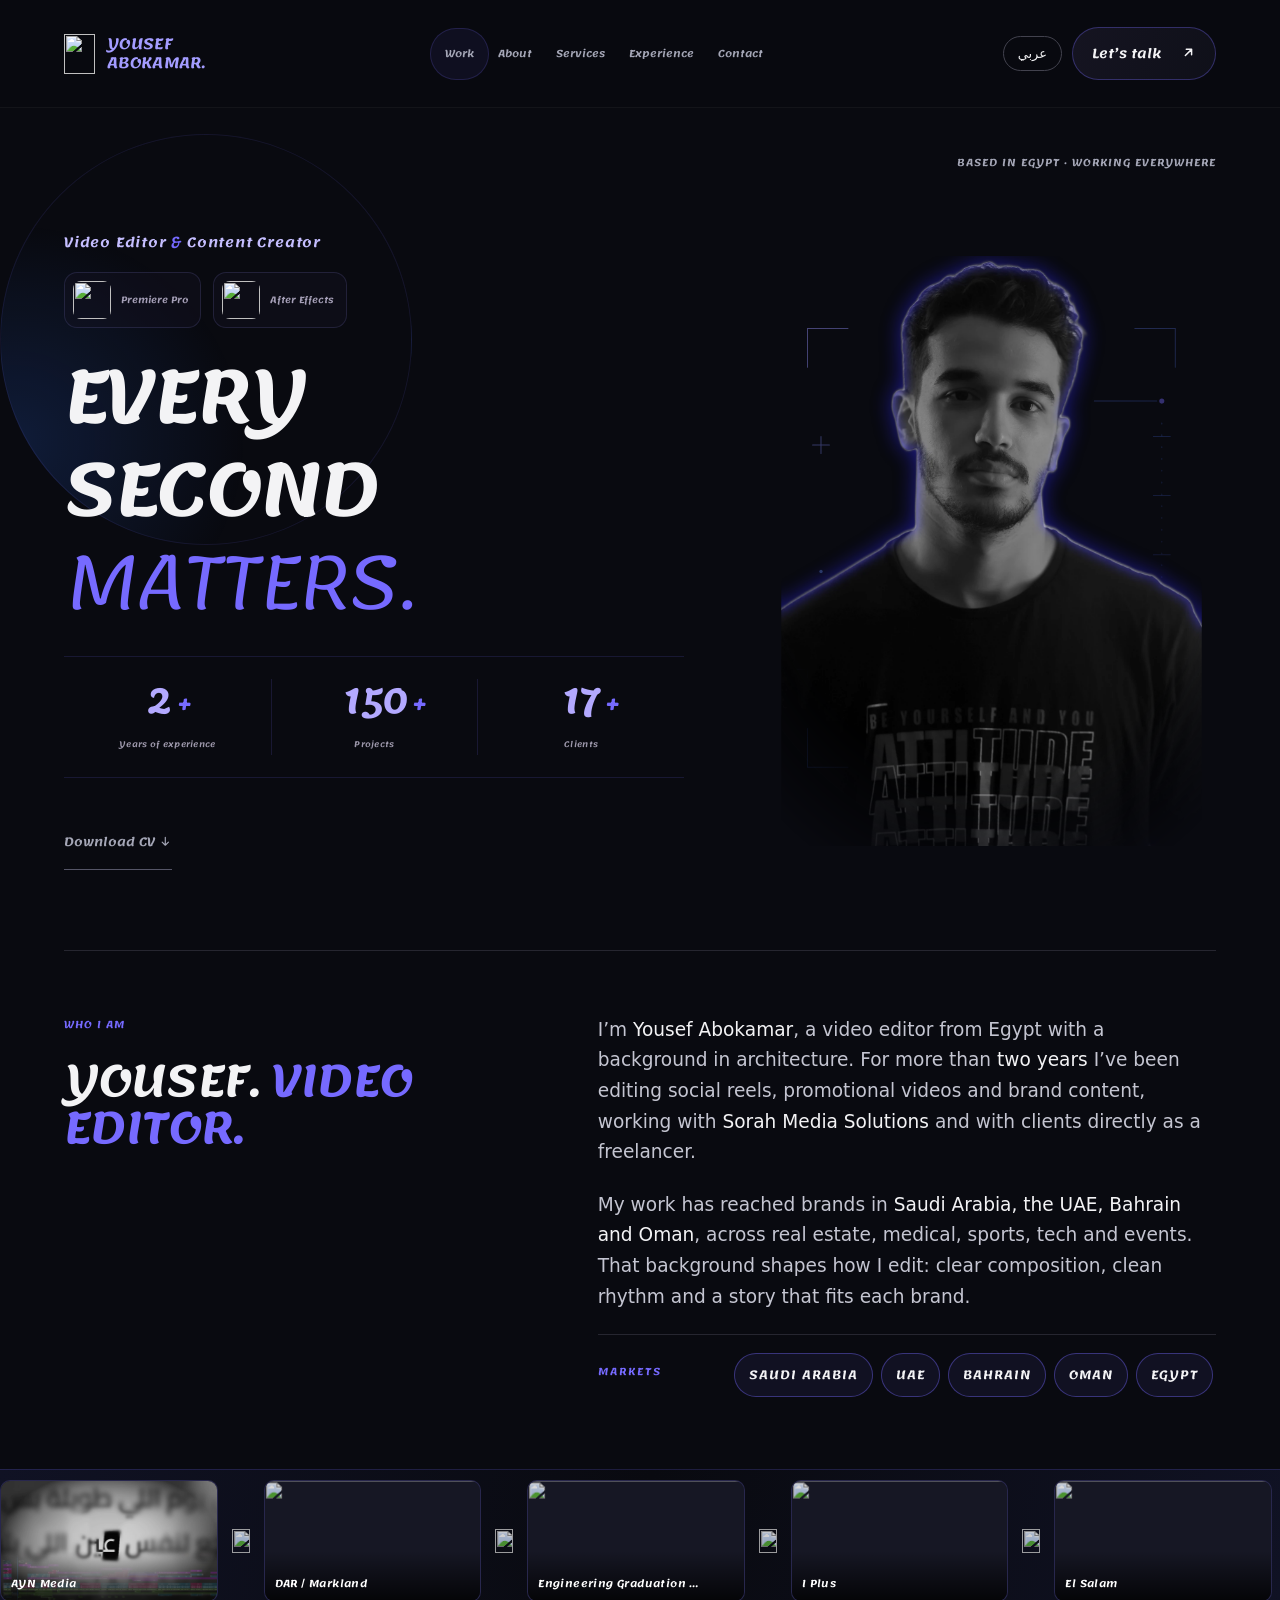
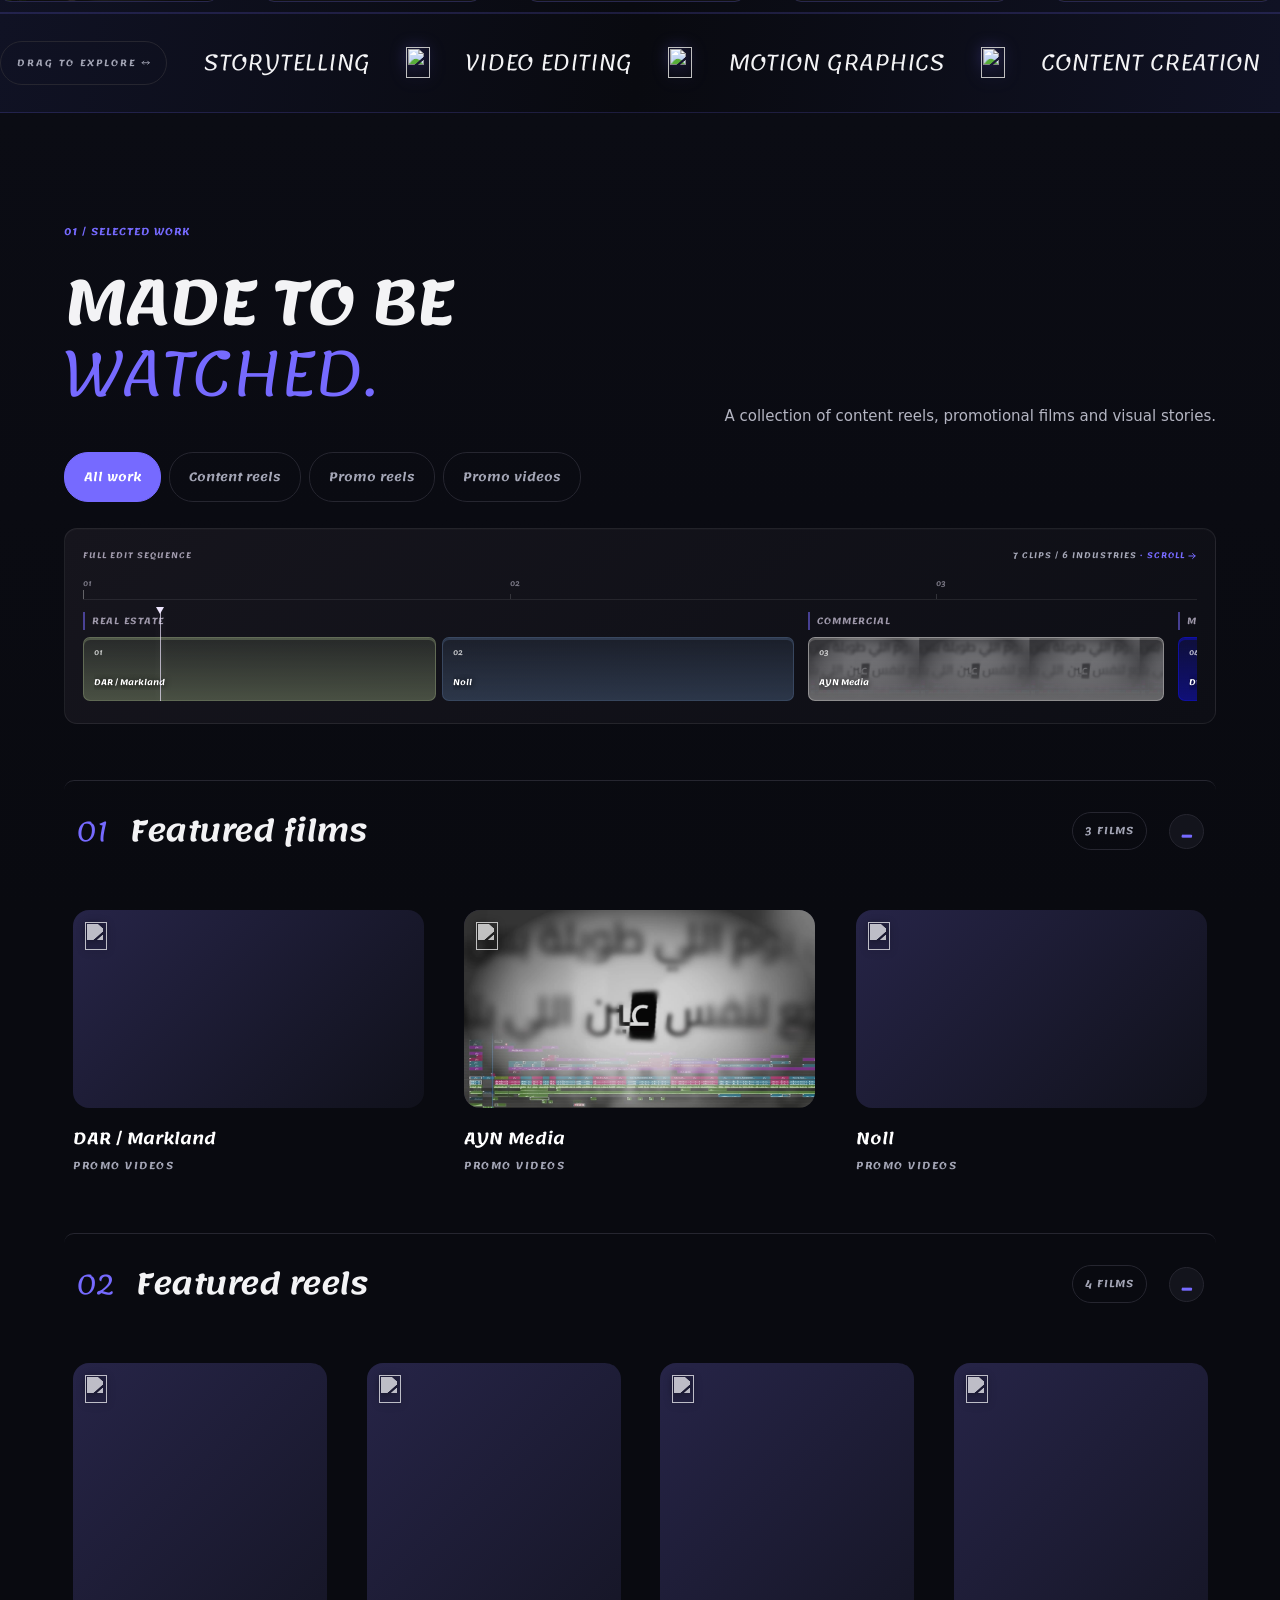
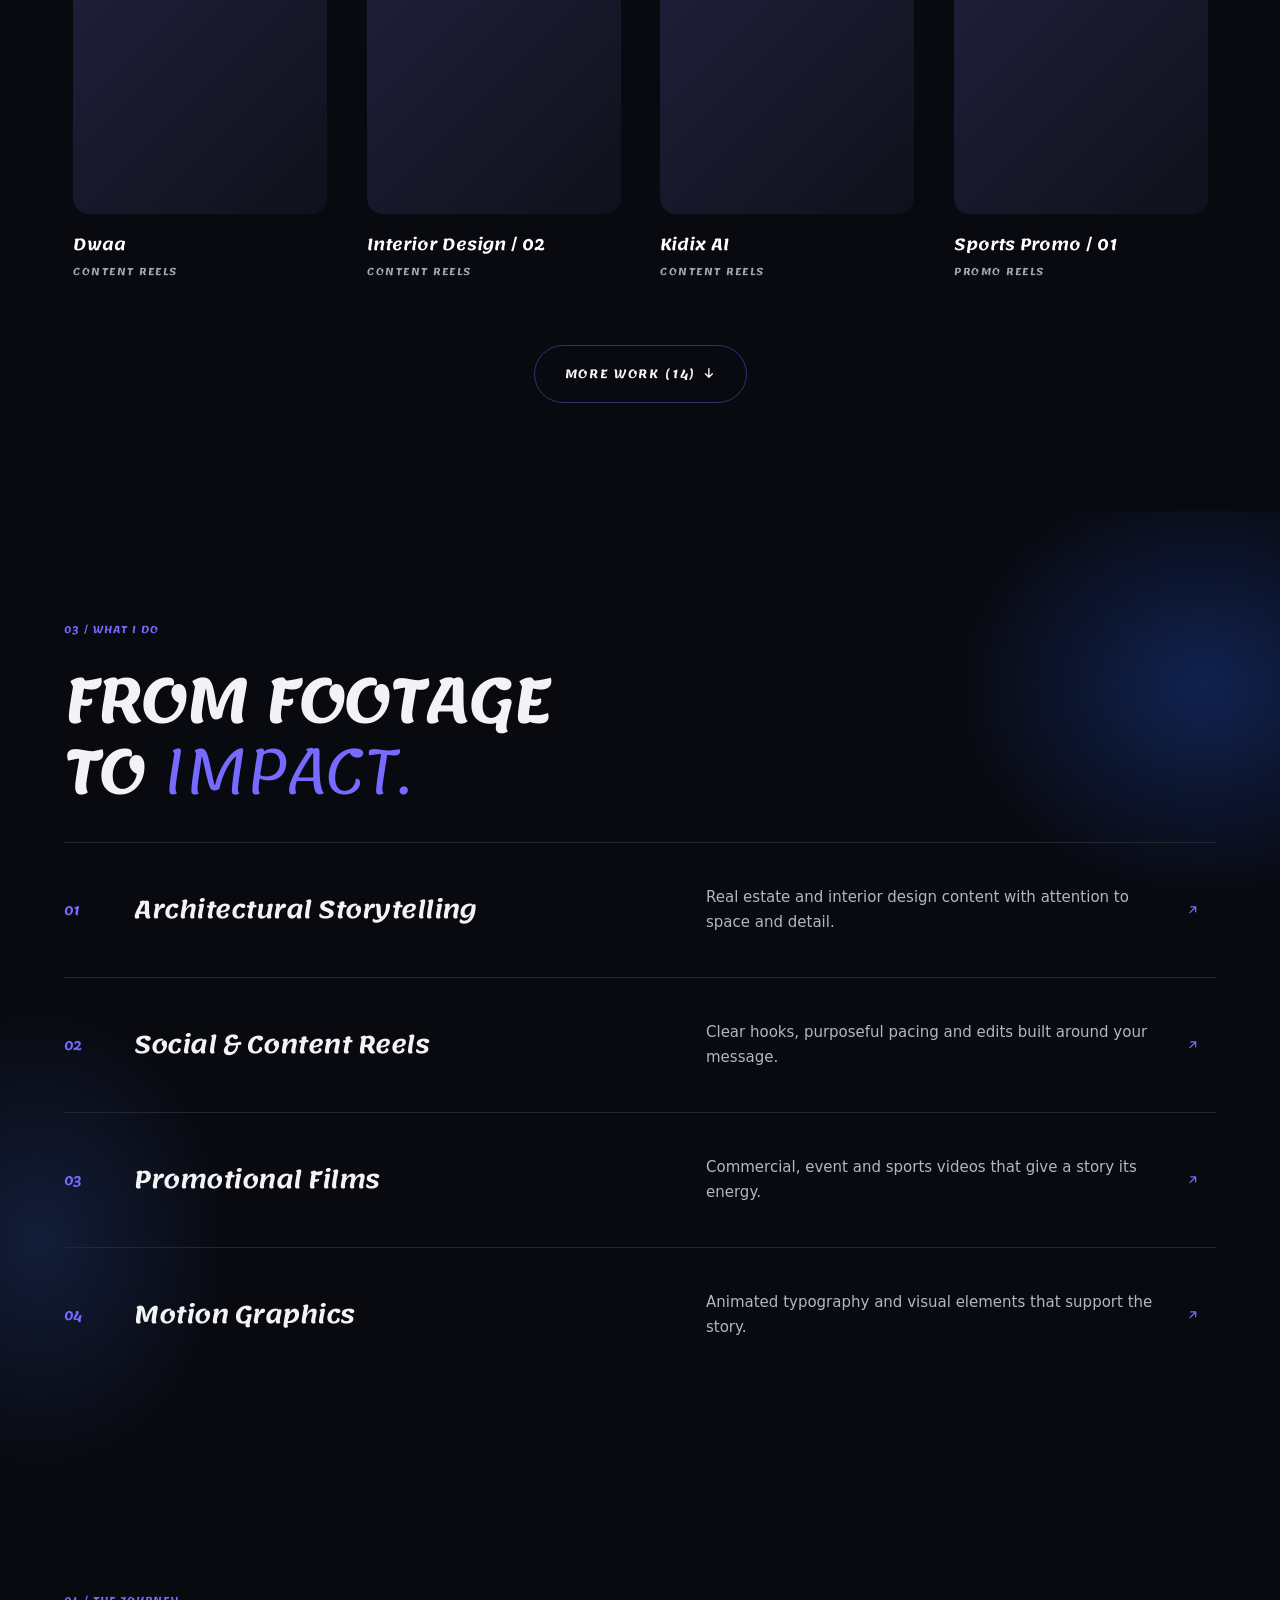
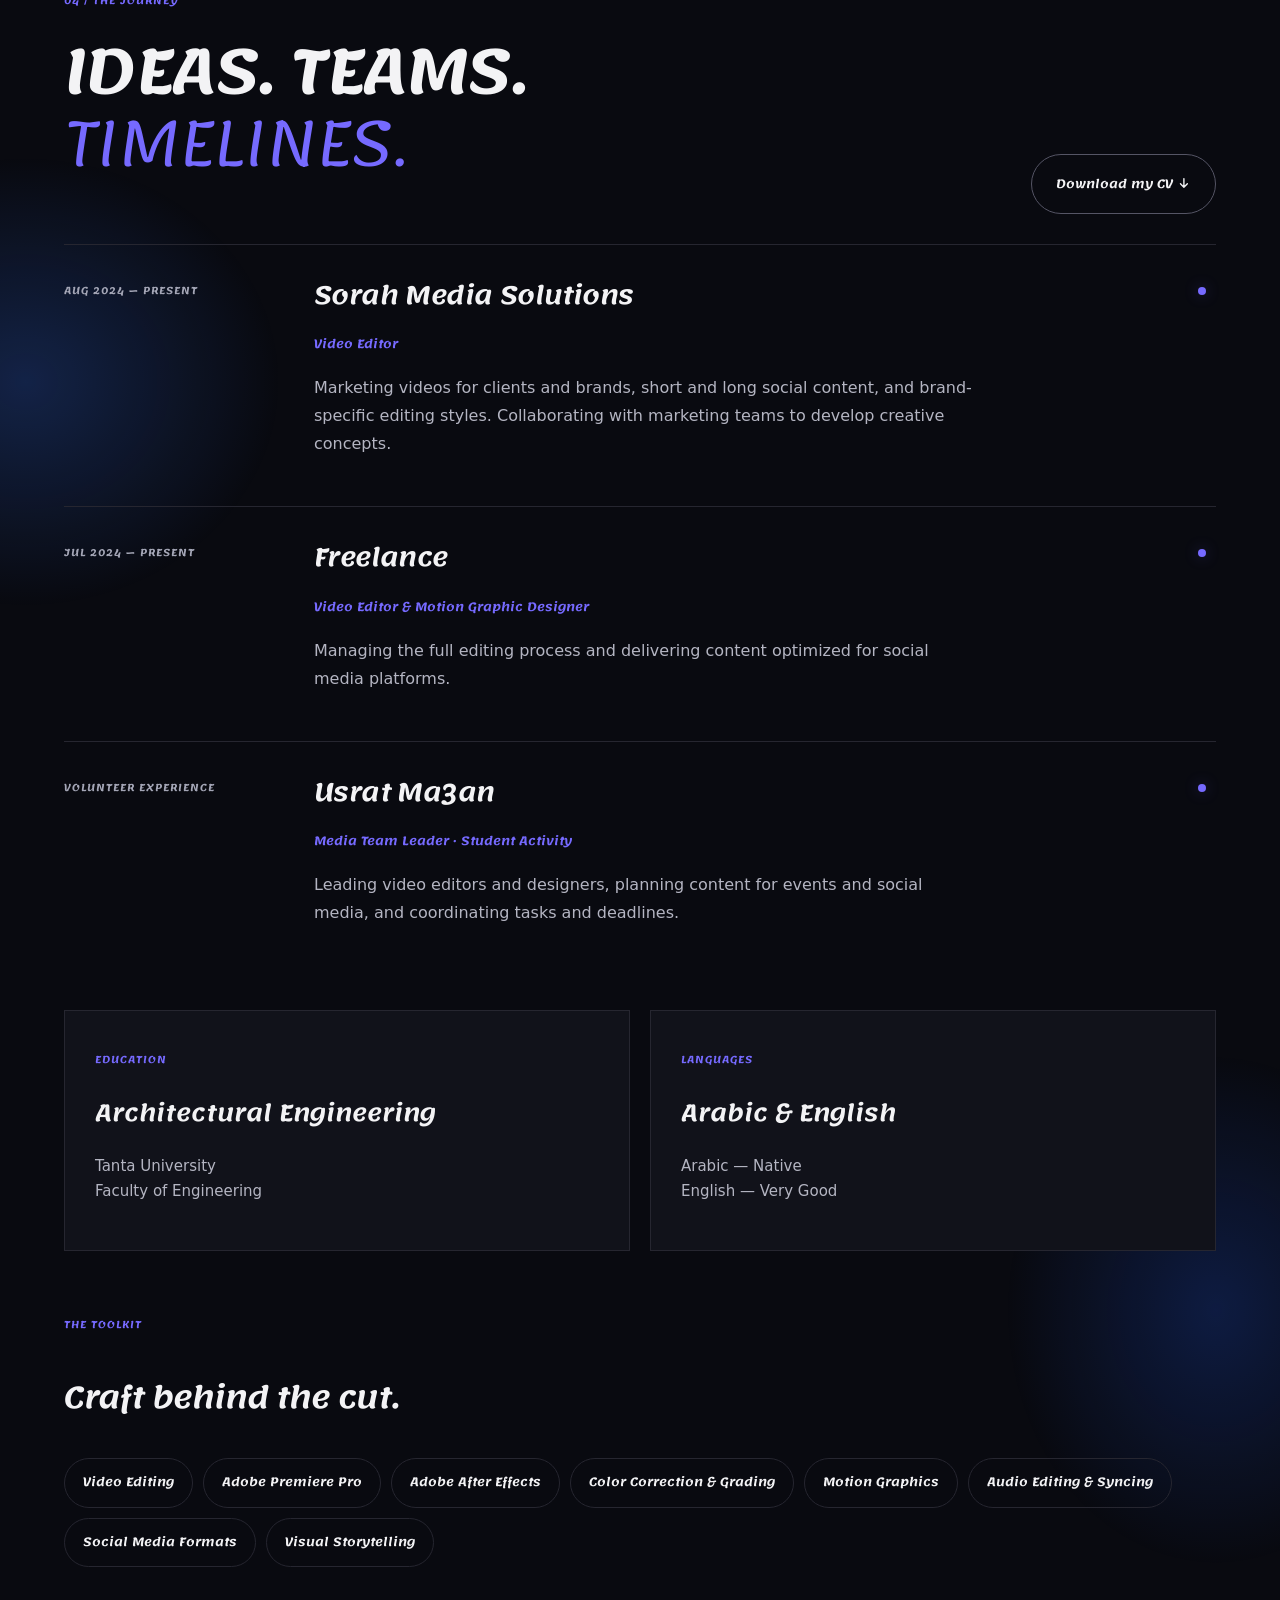
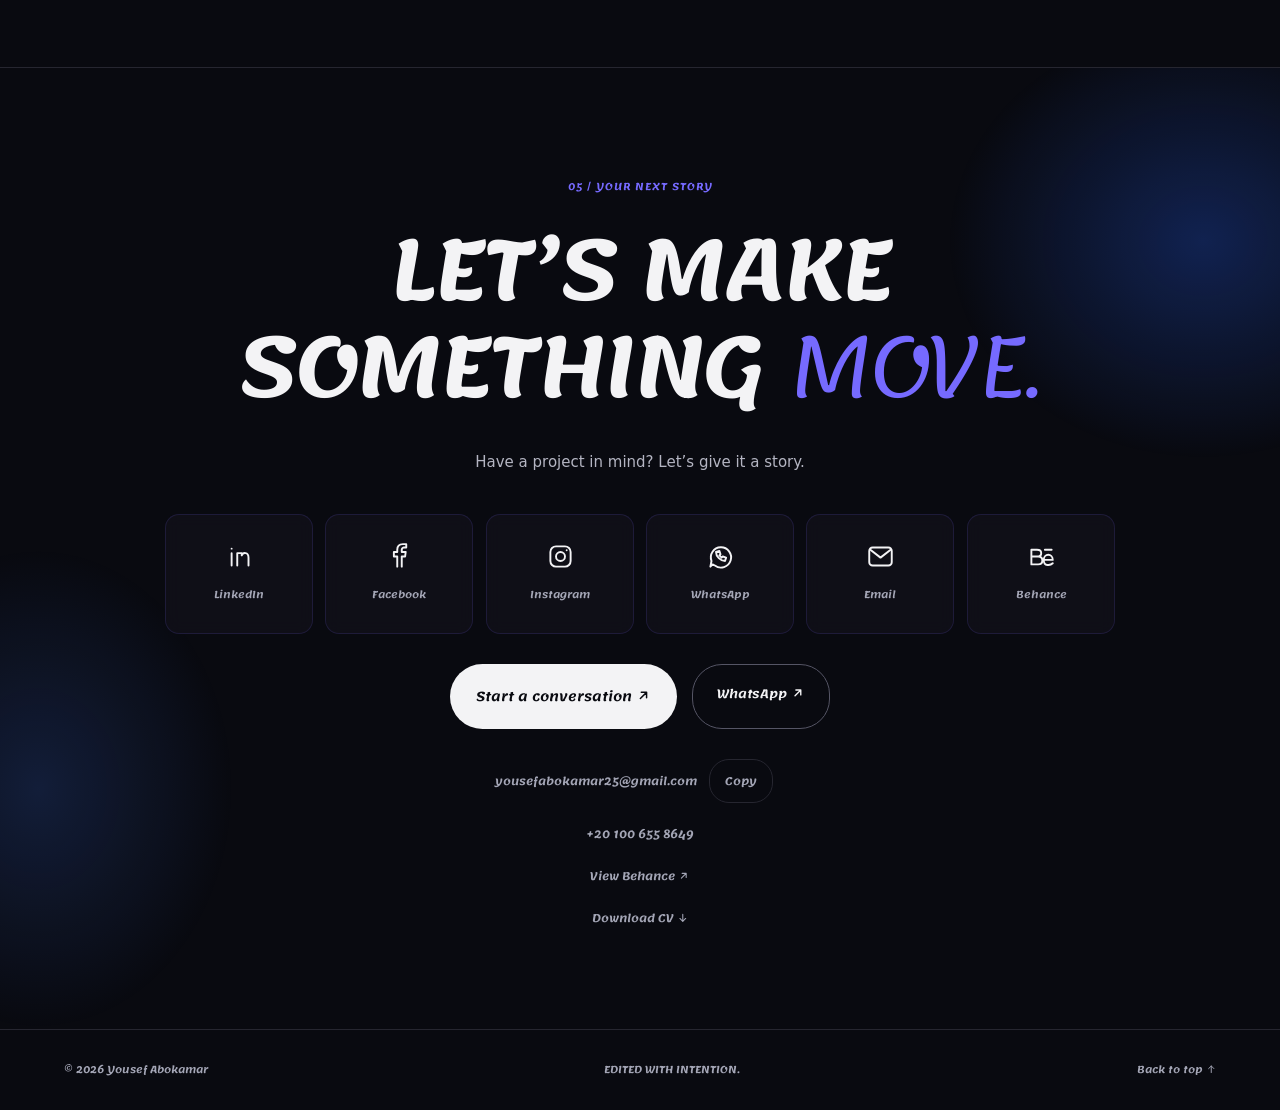
==== commit 708cc95d: "Freelance role: Motion Graphic Designer Co-Authored-By: Claude Opus 5.5 <noreply@anthropic.com> Clau" ====
--- a/index.html
+++ b/index.html
@@ -70,5 +70,5 @@
 <section id="work" class="section"><div class="editing-backdrop" aria-hidden="true"></div><div class="section-head"><div><span class="eyebrow">01 / SELECTED WORK</span><h2>Made to be<br><em>watched.</em></h2></div><p>A collection of content reels, promotional films and visual stories.</p></div><div class="filters" aria-label="Filter by format"><button class="active" data-type="All" aria-pressed="true">All work</button><button data-type="Content Reels" aria-pressed="false">Content reels</button><button data-type="Promo Reels" aria-pressed="false">Promo reels</button><button data-type="Promo Videos" aria-pressed="false">Promo videos</button><label class="select-label">Industry <select id="category"><option value="All">All industries</option></select></label></div><div class="work-controls"><label class="search-label">Search work <input type="search" id="work-search" placeholder="Project or industry…"></label><div class="view-controls" aria-label="Project layout"><button id="grid-view" aria-pressed="true">Grid ▦</button><button id="cinema-view" aria-pressed="false">Cinema ▤</button></div></div><p id="results" class="tiny" aria-live="polite"></p><div id="category-jumps" class="category-jumps" aria-label="Jump to work category"></div><div id="projects" class="projects"></div><noscript><ul class="noscript-work"><li><a href="assets/videos/1LARTjoNPa0jROnTMwBOfv8Z0u_AVnirV.mp4">DAR / Markland</a> — Real Estate / Promo Videos</li><li><a href="assets/videos/1KIiBjM488M53fspq0vwLWPE-s2pa7otE.mp4">Engineering Graduation 2026</a> — Events / Promo Videos</li><li><a href="assets/videos/1UfgcLgQG2W5bP_xNQP_wAmauaPER1eRB.mp4">I Plus</a> — Sports / Promo Videos</li><li><a href="assets/videos/1nQfLRsGVL9XhNOq-fnRUfWLQmrEqlZcd.mp4">Interior Design / 01</a> — Interior Design / Content Reels</li><li><a href="assets/videos/1RePahRdkRGmkz-tcddZugPKxt6pxm3wd.mp4">Interior Design / 02</a> — Interior Design / Content Reels</li><li><a href="assets/videos/12omd3GJOGJJWhv8olYMtmvOtHIImv4ya.mp4">Narodne / 01</a> — Commercial / Content Reels</li><li><a href="assets/videos/1HqcCV-P8kXwOggqVXdS9lxTu46S0yflU.mp4">Narodne / 02</a> — Commercial / Content Reels</li><li><a href="assets/videos/18zJ1akewh5r2xSdIyM2W7405MKH1mldT.mp4">Medical Content / 01</a> — Medical / Content Reels</li><li><a href="assets/videos/1MEuWs8MWK9OQE3UYNYU1B0_pwFkssYOL.mp4">Medical Content / 02</a> — Medical / Content Reels</li><li><a href="assets/videos/1ndwIJoAUl-D1sjy6vWg8xyu-3K2oHehF.mp4">Dwaa</a> — Medical / Content Reels</li><li><a href="assets/videos/11zYBEThEEDVteeRH6sZKDgzYw1cB2mqS.mp4">Tech Content</a> — Tech / Content Reels</li><li><a href="assets/videos/1yk7F5qSYZdy7hlmoKAMAB0KCu9Gt6IXJ.mp4">Kidix AI</a> — Tech / Content Reels</li><li><a href="assets/videos/1oPuGB0vPawAL86W-TY24Jzd-2636JDHs.mp4">Sports Promo / 01</a> — Sports / Promo Reels</li><li><a href="assets/videos/1-C7PYZnIoM0lXCxbbrrW8rW8nS6rAEiw.mp4">Sports Promo / 02</a> — Sports / Promo Reels</li><li><a href="assets/videos/1JNkq8a8tr1m-Z8V2leMyC213tG8tl66b.mp4">Stay Tuned</a> — Teasers / Promo Reels</li><li><a href="assets/videos/15PQvPuV9mxQ52AgFZVeaMwSg-xlCzPTL.mp4">El Salam</a> — Events / Promo Videos</li><li><a href="assets/videos/1edh3CmXxmfi974iShhm6viDYmKG0mUS-.mp4">Event Film</a> — Events / Promo Videos</li><li><a href="assets/videos/1Nyc3ADA3s9v55lXnT1uoV91zrHB56dDq.mp4">YTB A.E.</a> — Events / Promo Videos</li><li><a href="assets/videos/1oGehzqQjlYaaojvVrpFkjyjUUVh8LKMB.mp4">Noll</a> — Real Estate / Promo Videos</li><li><a href="assets/videos/1ahF5SVMppzt0v9GGR7YdTpb0YgdVgSqM.mp4">Shaqraa Project</a> — Real Estate / Promo Videos</li></ul></noscript></section>
 
 <section id="services" class="section"><div class="editing-backdrop" aria-hidden="true"></div><span class="eyebrow">03 / WHAT I DO</span><h2>From footage<br>to <em>impact.</em></h2><div class="service"><span>01</span><h3>Architectural Storytelling</h3><p>Real estate and interior design content with attention to space and detail.</p><span>↗</span></div><div class="service"><span>02</span><h3>Social & Content Reels</h3><p>Clear hooks, purposeful pacing and edits built around your message.</p><span>↗</span></div><div class="service"><span>03</span><h3>Promotional Films</h3><p>Commercial, event and sports videos that give a story its energy.</p><span>↗</span></div><div class="service"><span>04</span><h3>Motion Graphics</h3><p>Animated typography and visual elements that support the story.</p><span>↗</span></div></section>
-<section id="experience" class="section experience"><div class="editing-backdrop" aria-hidden="true"></div><div class="section-head"><div><span class="eyebrow">04 / THE JOURNEY</span><h2>Ideas. Teams.<br><em>Timelines.</em></h2></div><a class="outline-button" href="assets/Yousef-Abokamar-CV.pdf" download>Download my CV ↓</a></div><div class="timeline"><article><span class="date">AUG 2024 — PRESENT</span><div><h3>Sorah Media Solutions</h3><span class="role">Video Editor</span><p>Marketing videos for clients and brands, short and long social content, and brand-specific editing styles. Collaborating with marketing teams to develop creative concepts.</p></div><span class="timeline-dot"></span></article><article><span class="date">JUL 2024 — PRESENT</span><div><h3>Freelance</h3><span class="role">Video Editor & Graphic Designer</span><p>Managing the full editing process and delivering content optimized for social media platforms.</p></div><span class="timeline-dot"></span></article><article><span class="date">VOLUNTEER EXPERIENCE</span><div><h3>Usrat Ma3an</h3><span class="role">Media Team Leader · Student Activity</span><p>Leading video editors and designers, planning content for events and social media, and coordinating tasks and deadlines.</p></div><span class="timeline-dot"></span></article></div><div class="background-grid"><article><span class="eyebrow">EDUCATION</span><h3>Architectural Engineering</h3><p>Tanta University<br>Faculty of Engineering</p></article><article><span class="eyebrow">LANGUAGES</span><h3>Arabic & English</h3><p>Arabic — Native<br>English — Very Good</p></article></div><div class="skills-block"><span class="eyebrow">THE TOOLKIT</span><h3>Craft behind the cut.</h3><div class="skill-tags"><span>Video Editing</span><span>Adobe Premiere Pro</span><span>Adobe After Effects</span><span>Color Correction & Grading</span><span>Motion Graphics</span><span>Audio Editing & Syncing</span><span>Social Media Formats</span><span>Visual Storytelling</span></div></div></section><section id="contact" class="section contact"><div class="editing-backdrop" aria-hidden="true"></div><span class="eyebrow">05 / YOUR NEXT STORY</span><h2>Let’s make<br>something <em>move.</em></h2><p>Have a project in mind? Let’s give it a story.</p><div class="social-platforms"><a class="social-platform" href="https://www.linkedin.com/in/yousef-abokamar-b58677314" target="_blank" rel="noopener" aria-label="LinkedIn — Yousef Abokamar"><svg viewBox="0 0 24 24" fill="none" stroke="currentColor" stroke-width="1.7" stroke-linecap="round" stroke-linejoin="round" aria-hidden="true"><path d="M5 9v11M5 5v.01M10 20V9h4v2c1-3 6-3 6 2v7M10 9v11"/></svg><span>LinkedIn</span><b aria-hidden="true">↗</b></a><a class="social-platform" href="https://www.facebook.com/share/1ExhpyMuTG/?mibextid=wwXIfr" target="_blank" rel="noopener" aria-label="Facebook — Yousef Abokamar"><svg viewBox="0 0 24 24" fill="none" stroke="currentColor" stroke-width="1.7" stroke-linecap="round" stroke-linejoin="round" aria-hidden="true"><path d="M14 21v-9h3l.5-4H14V6c0-1 1-2 2-2h2V1h-3c-4 0-5 2-5 5v2H7v4h3v9"/></svg><span>Facebook</span><b aria-hidden="true">↗</b></a><a class="social-platform" href="https://www.instagram.com/abokamar63" target="_blank" rel="noopener" aria-label="Instagram — Yousef Abokamar"><svg viewBox="0 0 24 24" fill="none" stroke="currentColor" stroke-width="1.7" stroke-linecap="round" stroke-linejoin="round" aria-hidden="true"><rect x="3" y="3" width="18" height="18" rx="5"/><circle cx="12" cy="12" r="4"/><path d="M17.5 6.5h.01"/></svg><span>Instagram</span><b aria-hidden="true">↗</b></a><a class="social-platform" href="https://wa.me/201006558649" target="_blank" rel="noopener" aria-label="WhatsApp — Yousef Abokamar"><svg viewBox="0 0 24 24" fill="none" stroke="currentColor" stroke-width="1.7" stroke-linecap="round" stroke-linejoin="round" aria-hidden="true"><path d="M5 19l-2 2 1-5a9 9 0 1 1 3 4z"/><path d="M8 8c0 4 4 8 8 8l1-3-3-1-1 1-2-2 1-1-1-3z"/></svg><span>WhatsApp</span><b aria-hidden="true">↗</b></a><a class="social-platform" href="mailto:yousefabokamar25@gmail.com" aria-label="Email — Yousef Abokamar"><svg viewBox="0 0 24 24" fill="none" stroke="currentColor" stroke-width="1.7" stroke-linecap="round" stroke-linejoin="round" aria-hidden="true"><rect x="2" y="4" width="20" height="16" rx="3"/><path d="m3 6 9 7 9-7"/></svg><span>Email</span><b aria-hidden="true">↗</b></a><a class="social-platform" href="https://www.behance.net/yousefabokamar" target="_blank" rel="noopener" aria-label="Behance — Yousef Abokamar"><svg viewBox="0 0 24 24" fill="none" stroke="currentColor" stroke-width="1.7" stroke-linecap="round" stroke-linejoin="round" aria-hidden="true"><path d="M3 6h5c5 0 5 6 0 6H3V6zm0 6h6c5 0 5 7 0 7H3v-7zm12-6h6m-6 9h7c0-6-8-6-8 0 0 6 6 5 8 3"/></svg><span>Behance</span><b aria-hidden="true">↗</b></a></div><div class="contact-actions"><a class="pill" href="mailto:yousefabokamar25@gmail.com">Start a conversation ↗</a><a class="outline-button" href="https://wa.me/201006558649" target="_blank" rel="noopener">WhatsApp ↗</a></div><div class="contact-details"><div class="email-row"><a href="mailto:yousefabokamar25@gmail.com">yousefabokamar25@gmail.com</a><button id="copy-email" aria-label="Copy email address">Copy</button><span id="copy-status" role="status"></span></div><span><a href="tel:+201006558649">+20 100 655 8649</a></span><a href="https://www.behance.net/yousefabokamar" target="_blank" rel="noopener">View Behance ↗</a><a href="assets/Yousef-Abokamar-CV.pdf" download>Download CV ↓</a></div></section></main><footer><span>© <span id="year"></span> Yousef Abokamar</span><span>EDITED WITH INTENTION.</span><a href="#home">Back to top ↑</a></footer>
+<section id="experience" class="section experience"><div class="editing-backdrop" aria-hidden="true"></div><div class="section-head"><div><span class="eyebrow">04 / THE JOURNEY</span><h2>Ideas. Teams.<br><em>Timelines.</em></h2></div><a class="outline-button" href="assets/Yousef-Abokamar-CV.pdf" download>Download my CV ↓</a></div><div class="timeline"><article><span class="date">AUG 2024 — PRESENT</span><div><h3>Sorah Media Solutions</h3><span class="role">Video Editor</span><p>Marketing videos for clients and brands, short and long social content, and brand-specific editing styles. Collaborating with marketing teams to develop creative concepts.</p></div><span class="timeline-dot"></span></article><article><span class="date">JUL 2024 — PRESENT</span><div><h3>Freelance</h3><span class="role">Video Editor & Motion Graphic Designer</span><p>Managing the full editing process and delivering content optimized for social media platforms.</p></div><span class="timeline-dot"></span></article><article><span class="date">VOLUNTEER EXPERIENCE</span><div><h3>Usrat Ma3an</h3><span class="role">Media Team Leader · Student Activity</span><p>Leading video editors and designers, planning content for events and social media, and coordinating tasks and deadlines.</p></div><span class="timeline-dot"></span></article></div><div class="background-grid"><article><span class="eyebrow">EDUCATION</span><h3>Architectural Engineering</h3><p>Tanta University<br>Faculty of Engineering</p></article><article><span class="eyebrow">LANGUAGES</span><h3>Arabic & English</h3><p>Arabic — Native<br>English — Very Good</p></article></div><div class="skills-block"><span class="eyebrow">THE TOOLKIT</span><h3>Craft behind the cut.</h3><div class="skill-tags"><span>Video Editing</span><span>Adobe Premiere Pro</span><span>Adobe After Effects</span><span>Color Correction & Grading</span><span>Motion Graphics</span><span>Audio Editing & Syncing</span><span>Social Media Formats</span><span>Visual Storytelling</span></div></div></section><section id="contact" class="section contact"><div class="editing-backdrop" aria-hidden="true"></div><span class="eyebrow">05 / YOUR NEXT STORY</span><h2>Let’s make<br>something <em>move.</em></h2><p>Have a project in mind? Let’s give it a story.</p><div class="social-platforms"><a class="social-platform" href="https://www.linkedin.com/in/yousef-abokamar-b58677314" target="_blank" rel="noopener" aria-label="LinkedIn — Yousef Abokamar"><svg viewBox="0 0 24 24" fill="none" stroke="currentColor" stroke-width="1.7" stroke-linecap="round" stroke-linejoin="round" aria-hidden="true"><path d="M5 9v11M5 5v.01M10 20V9h4v2c1-3 6-3 6 2v7M10 9v11"/></svg><span>LinkedIn</span><b aria-hidden="true">↗</b></a><a class="social-platform" href="https://www.facebook.com/share/1ExhpyMuTG/?mibextid=wwXIfr" target="_blank" rel="noopener" aria-label="Facebook — Yousef Abokamar"><svg viewBox="0 0 24 24" fill="none" stroke="currentColor" stroke-width="1.7" stroke-linecap="round" stroke-linejoin="round" aria-hidden="true"><path d="M14 21v-9h3l.5-4H14V6c0-1 1-2 2-2h2V1h-3c-4 0-5 2-5 5v2H7v4h3v9"/></svg><span>Facebook</span><b aria-hidden="true">↗</b></a><a class="social-platform" href="https://www.instagram.com/abokamar63" target="_blank" rel="noopener" aria-label="Instagram — Yousef Abokamar"><svg viewBox="0 0 24 24" fill="none" stroke="currentColor" stroke-width="1.7" stroke-linecap="round" stroke-linejoin="round" aria-hidden="true"><rect x="3" y="3" width="18" height="18" rx="5"/><circle cx="12" cy="12" r="4"/><path d="M17.5 6.5h.01"/></svg><span>Instagram</span><b aria-hidden="true">↗</b></a><a class="social-platform" href="https://wa.me/201006558649" target="_blank" rel="noopener" aria-label="WhatsApp — Yousef Abokamar"><svg viewBox="0 0 24 24" fill="none" stroke="currentColor" stroke-width="1.7" stroke-linecap="round" stroke-linejoin="round" aria-hidden="true"><path d="M5 19l-2 2 1-5a9 9 0 1 1 3 4z"/><path d="M8 8c0 4 4 8 8 8l1-3-3-1-1 1-2-2 1-1-1-3z"/></svg><span>WhatsApp</span><b aria-hidden="true">↗</b></a><a class="social-platform" href="mailto:yousefabokamar25@gmail.com" aria-label="Email — Yousef Abokamar"><svg viewBox="0 0 24 24" fill="none" stroke="currentColor" stroke-width="1.7" stroke-linecap="round" stroke-linejoin="round" aria-hidden="true"><rect x="2" y="4" width="20" height="16" rx="3"/><path d="m3 6 9 7 9-7"/></svg><span>Email</span><b aria-hidden="true">↗</b></a><a class="social-platform" href="https://www.behance.net/yousefabokamar" target="_blank" rel="noopener" aria-label="Behance — Yousef Abokamar"><svg viewBox="0 0 24 24" fill="none" stroke="currentColor" stroke-width="1.7" stroke-linecap="round" stroke-linejoin="round" aria-hidden="true"><path d="M3 6h5c5 0 5 6 0 6H3V6zm0 6h6c5 0 5 7 0 7H3v-7zm12-6h6m-6 9h7c0-6-8-6-8 0 0 6 6 5 8 3"/></svg><span>Behance</span><b aria-hidden="true">↗</b></a></div><div class="contact-actions"><a class="pill" href="mailto:yousefabokamar25@gmail.com">Start a conversation ↗</a><a class="outline-button" href="https://wa.me/201006558649" target="_blank" rel="noopener">WhatsApp ↗</a></div><div class="contact-details"><div class="email-row"><a href="mailto:yousefabokamar25@gmail.com">yousefabokamar25@gmail.com</a><button id="copy-email" aria-label="Copy email address">Copy</button><span id="copy-status" role="status"></span></div><span><a href="tel:+201006558649">+20 100 655 8649</a></span><a href="https://www.behance.net/yousefabokamar" target="_blank" rel="noopener">View Behance ↗</a><a href="assets/Yousef-Abokamar-CV.pdf" download>Download CV ↓</a></div></section></main><footer><span>© <span id="year"></span> Yousef Abokamar</span><span>EDITED WITH INTENTION.</span><a href="#home">Back to top ↑</a></footer>
 <dialog id="player" aria-labelledby="film-title" aria-describedby="film-category"><div class="modal-head"><div><span id="film-category" class="tiny"></span><h3 id="film-title"></h3></div><button id="close" aria-label="Close video">✕</button></div><div id="frame"></div><div class="player-navigation"><button id="previous-film" aria-label="Previous video">← Previous</button><span class="tiny">EXPLORE MORE WORK</span><button id="next-film" aria-label="Next video">Next →</button></div><a id="drive-link" target="_blank" rel="noopener">Open in Google Drive ↗</a></dialog><script src="app.js?v=20261127a"></script></body></html>
